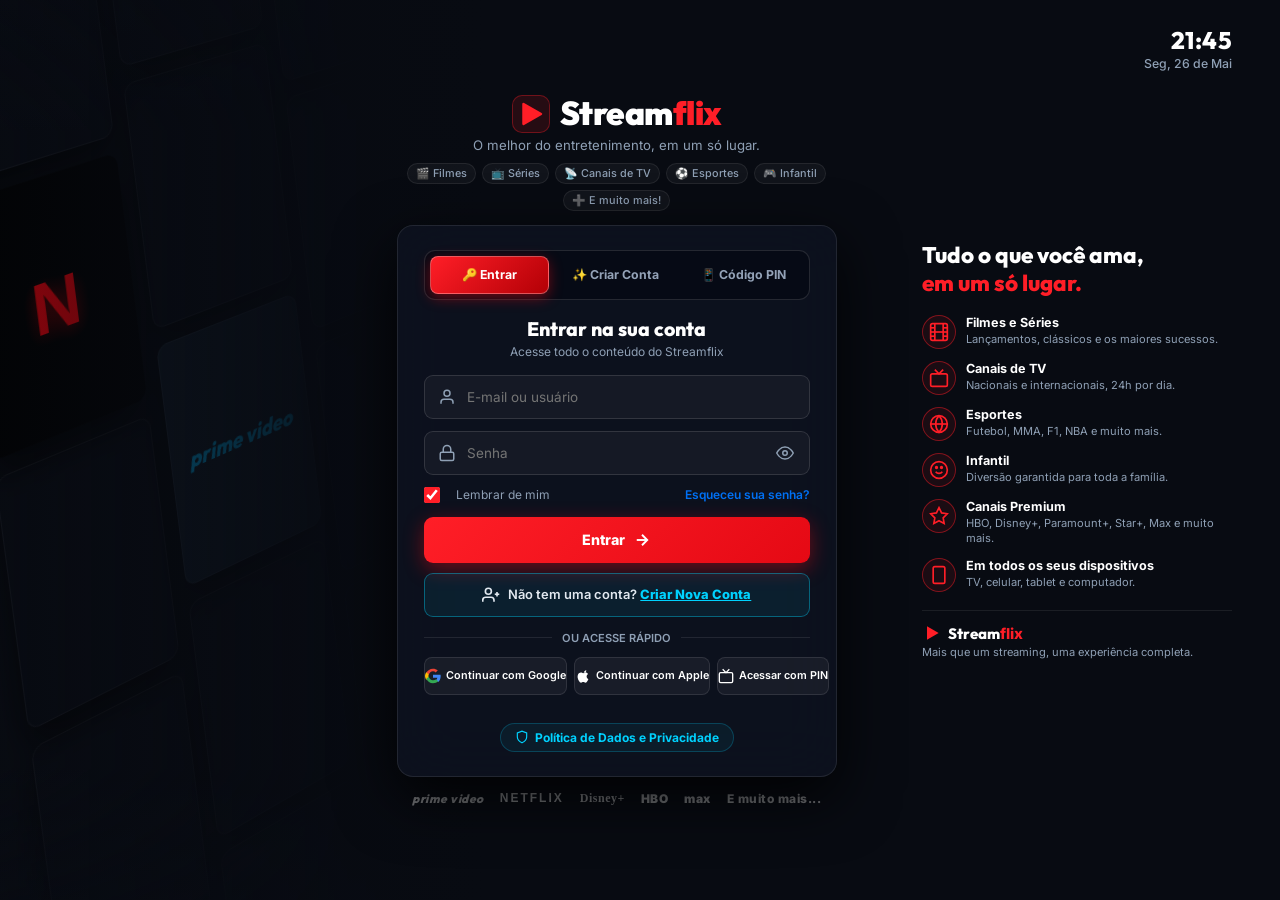
==== static/index.html @ a1013b3d "Add OTA Zero-Touch Auto-Update Bootloader and version tracking" ====
<!DOCTYPE html>
<html lang="pt-BR">
<head>
  <meta charset="UTF-8">
  <meta name="viewport" content="width=device-width, initial-scale=1.0">
  <title>STREAMFLIX Cinema 4K - Samsung Smart TV & BTV</title>
  <link rel="preconnect" href="https://fonts.googleapis.com">
  <link rel="preconnect" href="https://fonts.gstatic.com" crossorigin>
  <link href="https://fonts.googleapis.com/css2?family=Inter:wght@300;400;500;600;700;800;900&family=Outfit:wght@500;600;700;800&display=swap" rel="stylesheet">
  <link rel="stylesheet" href="styles.css?v=20261024_06">
  <script>
    try {
      var cachedOtaCss = localStorage.getItem("sf_ota_css");
      if (cachedOtaCss && cachedOtaCss.length > 500) {
        var otaStyle = document.createElement("style");
        otaStyle.id = "sfOtaInjectedStyle";
        otaStyle.textContent = cachedOtaCss;
        document.head.appendChild(otaStyle);
        console.log("[OTA CSS] Estilos atualizados da Nuvem injetados com sucesso!");
      }
    } catch(e) {}
  </script>
  <script src="hls.min.js"></script>
  <script src="mpegts.js"></script>
  <script>
    window.onerror = function(msg, url, line, col, error) {
      var box = document.getElementById("tvDiagnosticsBox");
      if (box) {
        box.style.display = "block";
        box.innerHTML = "<b>[Erro Smart TV]</b>: " + msg + " (" + (url || "").split("/").pop() + ":" + line + ")";
      }
    };
  </script>
</head>
<body>
  <div id="tvDiagnosticsBox" style="display:none; position:fixed; top:12px; left:12px; right:12px; background:rgba(229,9,20,0.95); color:#fff; padding:12px 18px; border-radius:8px; z-index:9999999; font-size:16px; font-weight:bold; box-shadow:0 6px 20px rgba(0,0,0,0.8);"></div>
  <div class="app-root">

    <!-- ====================================================================
         VIEW -1: NETFLIX / PRIME VIDEO LOGIN (Autenticação Inicial Obrigatória)
         ==================================================================== -->
    <main id="authView" class="auth-screen sf-login-screen">
      <!-- 1. LEFT: 3D Poster Collage Wall with Dark Gradient Overlay -->
      <div class="sf-login-poster-wall" aria-hidden="true">
        <div class="sf-poster-grid-tilt">
          <!-- Coluna 1 -->
          <div class="sf-poster-col">
            <div class="sf-poster-card" style="background-image:url('https://image.tmdb.org/t/p/w500/1XDDXPXGiI8id7MrUxK36ke7gkX.jpg');"></div>
            <div class="sf-poster-card sf-brand-card netflix-card">
              <span class="sf-brand-n">N</span>
            </div>
            <div class="sf-poster-card" style="background-image:url('https://image.tmdb.org/t/p/w500/u3bZgnGQ9T01sWNhyveQz0wH0Hl.jpg');"></div>
            <div class="sf-poster-card" style="background-image:url('https://images.unsplash.com/photo-1508098682722-e99c43a406b2?w=500');"></div>
            <div class="sf-poster-card" style="background-image:url('https://image.tmdb.org/t/p/w500/8b8R8l88Qje9dn9OE8PY05Nxl1X.jpg');"></div>
          </div>
          <!-- Coluna 2 -->
          <div class="sf-poster-col sf-col-offset">
            <div class="sf-poster-card" style="background-image:url('https://image.tmdb.org/t/p/w500/49WJfeN0moxb9IPfGn8AIqMGskD.jpg');"></div>
            <div class="sf-poster-card" style="background-image:url('https://image.tmdb.org/t/p/w500/reKs8y4mPwXgYsZM2usYW9I8Ka4.jpg');"></div>
            <div class="sf-poster-card sf-brand-card prime-card">
              <span class="sf-brand-prime">prime video</span>
            </div>
            <div class="sf-poster-card" style="background-image:url('https://image.tmdb.org/t/p/w500/1E5baAaEse26fej7uHcjOgEE2t2.jpg');"></div>
            <div class="sf-poster-card" style="background-image:url('https://image.tmdb.org/t/p/w500/d5iIlFn5s0ImszYzBPb8JPIfbXD.jpg');"></div>
          </div>
          <!-- Coluna 3 -->
          <div class="sf-poster-col">
            <div class="sf-poster-card" style="background-image:url('https://image.tmdb.org/t/p/w500/8Gxv8gSFCU0XGDykEGv7zR1n2ua.jpg');"></div>
            <div class="sf-poster-card" style="background-image:url('https://image.tmdb.org/t/p/w500/62HCnUTziyWcpDaBO2i1DX17ljH.jpg');"></div>
            <div class="sf-poster-card" style="background-image:url('https://image.tmdb.org/t/p/w500/27A8iq3F8Y9vC05V8n9j21V3Z7k.jpg');"></div>
            <div class="sf-poster-card" style="background-image:url('https://image.tmdb.org/t/p/w500/mxlW7V8Yd2H9bH6xRj288eJ8uWf.jpg');"></div>
          </div>
        </div>
        <div class="sf-poster-wall-gradient"></div>
      </div>

      <!-- 2. TOP RIGHT: Digital Clock and Date -->
      <div class="sf-login-top-clock">
        <div class="sf-clock-time" id="streamflixLoginClock">21:45</div>
        <div class="sf-clock-date" id="streamflixLoginDate">Seg, 26 de Mai</div>
      </div>

      <!-- 3. CENTER: Streamflix Brand + Form + Partners -->
      <div class="sf-login-center-wrapper">
        <!-- Logo & Header -->
        <div class="sf-brand-header">
          <div class="sf-brand-row">
            <div class="sf-play-badge">
              <svg viewBox="0 0 24 24" width="30" height="30" fill="none">
                <polygon points="6 4 20 12 6 20 6 4" fill="#FF1E27" stroke="#FF1E27" stroke-width="2" stroke-linejoin="round"/>
              </svg>
            </div>
            <h1 class="sf-main-brand-title">Stream<span class="sf-red-text">flix</span></h1>
          </div>
          <p class="sf-brand-tagline">O melhor do entretenimento, em um só lugar.</p>
          
          <div class="sf-cat-chips-row">
            <span class="sf-chip"><span class="chip-ico">🎬</span> Filmes</span>
            <span class="sf-chip"><span class="chip-ico">📺</span> Séries</span>
            <span class="sf-chip"><span class="chip-ico">📡</span> Canais de TV</span>
            <span class="sf-chip"><span class="chip-ico">⚽</span> Esportes</span>
            <span class="sf-chip"><span class="chip-ico">🎮</span> Infantil</span>
            <span class="sf-chip"><span class="chip-ico">➕</span> E muito mais!</span>
          </div>
        </div>

        <!-- Glassmorphic Login Card -->
        <div class="sf-login-glass-card">
          <!-- TOP NAVIGATION TABS (Navegáveis pelas setinhas da TV e Mouse) -->
          <div class="sf-auth-mode-tabs" role="tablist">
            <button type="button" id="tabBtnLogin" class="sf-auth-tab active" role="tab" aria-selected="true" tabindex="0">
              <span>🔑 Entrar</span>
            </button>
            <button type="button" id="tabBtnRegister" class="sf-auth-tab" role="tab" aria-selected="false" tabindex="0">
              <span>✨ Criar Conta</span>
            </button>
            <button type="button" id="tabBtnMobile" class="sf-auth-tab" role="tab" aria-selected="false" tabindex="0">
              <span>📱 Código PIN</span>
            </button>
          </div>

          <!-- MAIN LOGIN VIEW -->
          <div id="boxMainLoginContainer">
            <div class="sf-card-head">
              <h2 class="sf-card-title">Entrar na sua conta</h2>
              <p class="sf-card-subtitle">Acesse todo o conteúdo do Streamflix</p>
            </div>

            <form id="authLoginForm" class="sf-form-body">
              <!-- E-mail input with user icon -->
              <div class="sf-field-group">
                <div class="sf-field-icon">
                  <svg viewBox="0 0 24 24" width="18" height="18" fill="none" stroke="currentColor" stroke-width="2"><path d="M20 21v-2a4 4 0 0 0-4-4H8a4 4 0 0 0-4 4v2"/><circle cx="12" cy="7" r="4"/></svg>
                </div>
                <input type="text" id="inputLoginEmail" class="sf-field-input" placeholder="E-mail ou usuário" required autocomplete="username" autocapitalize="off" autocorrect="off" spellcheck="false" tabindex="0">
              </div>

              <!-- Password input with lock and eye toggle -->
              <div class="sf-field-group">
                <div class="sf-field-icon">
                  <svg viewBox="0 0 24 24" width="18" height="18" fill="none" stroke="currentColor" stroke-width="2"><rect x="3" y="11" width="18" height="11" rx="2" ry="2"/><path d="M7 11V7a5 5 0 0 1 10 0v4"/></svg>
                </div>
                <input type="password" id="inputLoginPassword" class="sf-field-input" placeholder="Senha" required autocomplete="current-password" autocapitalize="off" autocorrect="off" spellcheck="false" tabindex="0">
                <button type="button" id="btnTogglePasswordVisibility" class="sf-eye-btn" tabindex="0" title="Mostrar/Ocultar Senha">
                  <svg id="iconEye" viewBox="0 0 24 24" width="18" height="18" fill="none" stroke="currentColor" stroke-width="2"><path d="M1 12s4-8 11-8 11 8 11 8-4 8-11 8-11-8-11-8z"/><circle cx="12" cy="12" r="3"/></svg>
                </button>
              </div>

              <!-- Remember me & Forgot Password -->
              <div class="sf-field-options">
                <label class="sf-chk-container">
                  <input type="checkbox" id="chkRememberMe" checked>
                  <span class="sf-chk-custom"></span>
                  <span class="sf-chk-text">Lembrar de mim</span>
                </label>
                <button type="button" class="sf-link-forgot" id="btnForgotPassTv" tabindex="0">Esqueceu sua senha?</button>
              </div>

              <!-- Primary Red Action Button -->
              <button type="submit" class="sf-btn-red-action" id="btnLoginSubmit" tabindex="0">
                <span>Entrar</span>
                <svg viewBox="0 0 24 24" width="18" height="18" fill="none" stroke="currentColor" stroke-width="2.5"><line x1="5" y1="12" x2="19" y2="12"/><polyline points="12 5 19 12 12 19"/></svg>
              </button>

              <!-- Botão Principal de Criar Conta (Fácil acesso pelas setinhas da TV) -->
              <div class="sf-form-footer" style="margin-top: 10px;">
                <button type="button" id="btnSwitchToRegister" class="sf-btn-create-account-cta" tabindex="0">
                  <svg viewBox="0 0 24 24" width="18" height="18" fill="none" stroke="currentColor" stroke-width="2.2"><path d="M16 21v-2a4 4 0 0 0-4-4H5a4 4 0 0 0-4 4v2"/><circle cx="8.5" cy="7" r="4"/><line x1="20" y1="8" x2="20" y2="14"/><line x1="23" y1="11" x2="17" y2="11"/></svg>
                  <span>Não tem uma conta? <strong>Criar Nova Conta</strong></span>
                </button>
              </div>

              <!-- Divider -->
              <div class="sf-or-divider">
                <span class="divider-line"></span>
                <span class="divider-text">ou acesse rápido</span>
                <span class="divider-line"></span>
              </div>

              <!-- Alternative Social / PIN Buttons -->
              <div class="sf-alt-buttons-row">
                <button type="button" class="sf-btn-alt-provider" id="btnQuickDemoLogin" tabindex="0" title="Continuar com Google">
                  <svg viewBox="0 0 24 24" width="16" height="16"><path fill="#EA4335" d="M12 5c1.6 0 3 .6 4.1 1.6l3.1-3.1C17.3 1.7 14.8 1 12 1 7.5 1 3.7 3.6 1.9 7.3l3.7 2.9C6.5 7.4 9 5 12 5z"/><path fill="#4285F4" d="M23.5 12.3c0-.8-.1-1.6-.2-2.3H12v4.5h6.5c-.3 1.5-1.1 2.8-2.4 3.7l3.7 2.9c2.2-2 3.7-5 3.7-8.8z"/><path fill="#FBBC05" d="M5.6 14.8c-.2-.7-.4-1.5-.4-2.8s.2-2.1.4-2.8L1.9 6.3C.7 8.7 0 10.3 0 12s.7 3.3 1.9 5.7l3.7-2.9z"/><path fill="#34A853" d="M12 23c3.2 0 6-1.1 8-3l-3.7-2.9c-1.1.7-2.5 1.2-4.3 1.2-3 0-5.5-2.4-6.4-5.2L1.9 16C3.7 19.7 7.5 23 12 23z"/></svg>
                  <span>Continuar com Google</span>
                </button>

                <button type="button" class="sf-btn-alt-provider" id="btnAppleLogin" tabindex="0" title="Continuar com Apple">
                  <svg viewBox="0 0 24 24" width="16" height="16" fill="currentColor"><path d="M18.71 19.5c-.83 1.24-1.71 2.45-3.05 2.47-1.34.03-1.77-.79-3.29-.79-1.53 0-2 .77-3.27.82-1.31.05-2.3-1.32-3.14-2.53C4.25 17 2.94 12.45 4.7 9.39c.87-1.52 2.43-2.48 4.12-2.51 1.28-.02 2.5.87 3.29.87.78 0 2.26-1.07 3.81-.91.65.03 2.47.26 3.64 1.98-.09.06-2.17 1.28-2.15 3.81.03 3.02 2.65 4.03 2.68 4.04-.03.07-.42 1.44-1.38 2.83M15.97 6.38c.62-.75 1.04-1.8 1.01-2.88-.93.04-2.07.62-2.73 1.39-.58.67-1.09 1.74-1.01 2.81 1.05.08 2.12-.56 2.73-1.32z"/></svg>
                  <span>Continuar com Apple</span>
                </button>

                <button type="button" class="sf-btn-alt-provider" id="btnPinMobileLogin" tabindex="0" title="Acessar com Celular / PIN">
                  <svg viewBox="0 0 24 24" width="16" height="16" fill="none" stroke="currentColor" stroke-width="2"><rect x="2" y="7" width="20" height="15" rx="2" ry="2"/><polyline points="17 2 12 7 7 2"/></svg>
                  <span>Acessar com PIN</span>
                </button>
              </div>

              <!-- Data Privacy Policy Link -->
              <div class="sf-policy-row">
                <button type="button" id="btnOpenPrivacyPolicy" class="sf-btn-policy-link" tabindex="0">
                  <svg viewBox="0 0 24 24" width="14" height="14" fill="none" stroke="currentColor" stroke-width="2"><path d="M12 22s8-4 8-10V5l-8-3-8 3v7c0 6 8 10 8 10z"/></svg>
                  <span>Política de Dados e Privacidade</span>
                </button>
              </div>
            </form>
          </div>

          <!-- FORGOT PASSWORD SUB-PANEL -->
          <form id="authForgotForm" class="sf-form-body" style="display:none;">
            <div class="sf-card-head" style="margin-bottom:16px;">
              <h2 class="sf-card-title">Recuperar Senha</h2>
              <p class="sf-card-subtitle">Digite seu e-mail cadastrado para redefinir</p>
            </div>
            <div class="sf-field-group">
              <div class="sf-field-icon">
                <svg viewBox="0 0 24 24" width="18" height="18" fill="none" stroke="currentColor" stroke-width="2"><path d="M4 4h16c1.1 0 2 .9 2 2v12c0 1.1-.9 2-2 2H4c-1.1 0-2-.9-2-2V6c0-1.1.9-2 2-2z"/><polyline points="22,6 12,13 2,6"/></svg>
              </div>
              <input type="email" id="inputForgotEmail" class="sf-field-input" placeholder="seu@email.com" required autocapitalize="off" autocorrect="off" spellcheck="false" tabindex="0">
            </div>
            <div id="boxForgotHint" style="display:none; background:rgba(0,112,243,0.15); border:1px solid #0070F3; border-radius:10px; padding:12px; margin-bottom:14px; color:#fff; font-size:0.88rem; line-height:1.45;"></div>
            <div id="fieldForgotResetPass" style="display:none;">
              <div class="sf-field-group" style="margin-bottom:10px;">
                <input type="password" id="inputForgotNewPass" class="sf-field-input" placeholder="Nova Senha" autocapitalize="off" autocorrect="off" spellcheck="false" tabindex="0">
              </div>
              <div class="sf-field-group">
                <input type="password" id="inputForgotNewPassConfirm" class="sf-field-input" placeholder="Confirmar Nova Senha" autocapitalize="off" autocorrect="off" spellcheck="false" tabindex="0">
              </div>
            </div>
            <div style="display:flex; gap:10px; margin-top:8px;">
              <button type="button" class="sf-btn-alt-provider" id="btnCancelForgot" style="flex:1;" tabindex="0">Voltar</button>
              <button type="submit" class="sf-btn-red-action" id="btnForgotActionTv" style="flex:1;" tabindex="0">
                <span id="txtForgotActionTv">Recuperar Senha</span>
              </button>
            </div>
          </form>

          <!-- REGISTER ACCOUNT SUB-PANEL -->
          <form id="authRegisterForm" class="sf-form-body" style="display:none;">
            <div class="sf-card-head" style="margin-bottom:16px;">
              <h2 class="sf-card-title">Criar Conta Streamflix</h2>
              <p class="sf-card-subtitle">Cadastre seu acesso exclusivo em 10 segundos</p>
            </div>
            <div class="sf-field-group">
              <div class="sf-field-icon">
                <svg viewBox="0 0 24 24" width="18" height="18" fill="none" stroke="currentColor" stroke-width="2"><path d="M4 4h16c1.1 0 2 .9 2 2v12c0 1.1-.9 2-2 2H4c-1.1 0-2-.9-2-2V6c0-1.1.9-2 2-2z"/><polyline points="22,6 12,13 2,6"/></svg>
              </div>
              <input type="email" id="inputRegEmail" class="sf-field-input" placeholder="Seu E-mail" required autocomplete="username" autocapitalize="off" autocorrect="off" spellcheck="false" tabindex="0">
            </div>
            <div class="sf-field-group">
              <div class="sf-field-icon">
                <svg viewBox="0 0 24 24" width="18" height="18" fill="none" stroke="currentColor" stroke-width="2"><rect x="3" y="11" width="18" height="11" rx="2" ry="2"/><path d="M7 11V7a5 5 0 0 1 10 0v4"/></svg>
              </div>
              <input type="password" id="inputRegPassword" class="sf-field-input" placeholder="Senha (Mínimo 4 caracteres)" required autocomplete="new-password" autocapitalize="off" autocorrect="off" spellcheck="false" tabindex="0">
            </div>
            <div class="sf-field-group">
              <div class="sf-field-icon">
                <svg viewBox="0 0 24 24" width="18" height="18" fill="none" stroke="currentColor" stroke-width="2"><path d="M10 13a5 5 0 0 0 7.54.54l3-3a5 5 0 0 0-7.07-7.07l-1.72 1.71"/><path d="M14 11a5 5 0 0 0-7.54-.54l-3 3a5 5 0 0 0 7.07 7.07l1.71-1.71"/></svg>
              </div>
              <input type="text" id="inputRegPlaylist" class="sf-field-input" placeholder="Link de Reprodução (Lista M3U ou Xtream)" required autocapitalize="off" autocorrect="off" spellcheck="false" tabindex="0">
            </div>
            <p style="font-size:0.75rem; color:#8fa0b5; margin:-4px 0 10px 4px; text-align:left; line-height:1.4;">
              * Cada conta possui sua própria lista isolada. A lista Master oficial é privada.
            </p>
            <div style="display:flex; gap:10px; margin-top:4px;">
              <button type="button" class="sf-btn-alt-provider" id="btnCancelRegister" style="flex:1;" tabindex="0">Voltar</button>
              <button type="submit" class="sf-btn-red-action" id="btnRegisterSubmit" style="flex:1.5;" tabindex="0">
                <span>Criar Conta</span>
              </button>
            </div>
            <div class="sf-policy-row" style="margin-top:10px;">
              <button type="button" id="btnOpenPrivacyPolicyReg" class="sf-btn-policy-link" tabindex="0">
                <span>🛡️ Política de Proteção de Dados</span>
              </button>
            </div>
          </form>

          <!-- MOBILE QR CODE / PIN PAIRING SUB-PANEL -->
          <div id="authMobileForm" class="sf-form-body sf-mobile-pair-panel" style="display:none;">
            <div class="sf-card-head" style="margin-bottom:12px;">
              <span class="sf-mobile-tag">ACESSO RÁPIDO</span>
              <h2 class="sf-card-title">Acesse com o Celular</h2>
              <p class="sf-card-subtitle">Sem precisar digitar senha no controle remoto</p>
            </div>
            <div class="mobile-pair-container">
              <div class="qr-code-frame" id="qrCodeFrame">
                <img id="qrCodeImg" alt="QR Code de Pareamento" class="qr-code-img" />
                <div id="qrLoadingOverlay" class="qr-loading-overlay">
                  <div class="net-spinner"></div>
                  <span>Gerando QR Code...</span>
                </div>
              </div>
              <div class="mobile-pair-instructions">
                <div class="instruction-step">
                  <span class="step-num">1</span>
                  <div class="step-info">
                    <strong>Aponte a câmera</strong>
                    <span>Escaneie o QR Code ao lado pelo celular</span>
                  </div>
                </div>
                <div class="instruction-divider">OU NO NAVEGADOR</div>
                <div class="instruction-step">
                  <span class="step-num">2</span>
                  <div class="step-info">
                    <span id="lblMobileUrl" class="mobile-url-link">http://.../login-celular</span>
                    <span>Digite o código de 6 dígitos:</span>
                  </div>
                </div>
                <div class="mobile-pair-code-display" id="txtMobilePairCode">------</div>
              </div>
            </div>
            <div class="mobile-status-container">
              <div class="pulse-indicator-dot"></div>
              <span id="txtMobilePairStatus">Aguardando confirmação no celular...</span>
            </div>
            <div style="display:flex; gap:10px; margin-top:10px;">
              <button type="button" class="sf-btn-alt-provider" id="btnCancelMobilePair" style="flex:1;" tabindex="0">Voltar ao Login</button>
              <button type="button" class="sf-btn-red-action" id="btnRefreshPairCode" style="flex:1.3;" tabindex="0">
                <svg viewBox="0 0 24 24" width="16" height="16" fill="none" stroke="currentColor" stroke-width="2"><path d="M23 4v6h-6M1 20v-6h6"/><path d="M3.51 9a9 9 0 0 1 14.85-3.36L23 10M1 14l4.64 4.36A9 9 0 0 0 20.49 15"/></svg>
                <span>Novo Código</span>
              </button>
            </div>
          </div>

          <!-- Alert notification -->
          <div id="authStatusAlert" class="auth-alert" style="display:none;"></div>
        </div>

        <!-- 4. BOTTOM PARTNERS ROW: prime video, NETFLIX, Disney+, HBO, max, E muito mais... -->
        <div class="sf-partners-footer">
          <span class="sf-partner-logo prime-txt">prime video</span>
          <span class="sf-partner-logo netflix-txt">NETFLIX</span>
          <span class="sf-partner-logo disney-txt">Disney+</span>
          <span class="sf-partner-logo hbo-txt">HBO</span>
          <span class="sf-partner-logo max-txt">max</span>
          <span class="sf-partner-logo more-txt">E muito mais...</span>
        </div>
      </div>

      <!-- 5. RIGHT: Value Proposition Column -->
      <div class="sf-login-right-features">
        <div class="sf-features-header">
          <h2 class="sf-feat-title-white">Tudo o que você ama,</h2>
          <h2 class="sf-feat-title-red">em um só lugar.</h2>
        </div>

        <div class="sf-features-list">
          <div class="sf-feature-item">
            <div class="sf-feat-circle">
              <svg viewBox="0 0 24 24" width="20" height="20" fill="none" stroke="#FF1E27" stroke-width="2"><rect x="2" y="2" width="20" height="20" rx="2.18" ry="2.18"/><line x1="7" y1="2" x2="7" y2="22"/><line x1="17" y1="2" x2="17" y2="22"/><line x1="2" y1="12" x2="22" y2="12"/><line x1="2" y1="7" x2="7" y2="7"/><line x1="2" y1="17" x2="7" y2="17"/><line x1="17" y1="17" x2="22" y2="17"/><line x1="17" y1="7" x2="22" y2="7"/></svg>
            </div>
            <div class="sf-feat-desc">
              <strong>Filmes e Séries</strong>
              <span>Lançamentos, clássicos e os maiores sucessos.</span>
            </div>
          </div>

          <div class="sf-feature-item">
            <div class="sf-feat-circle">
              <svg viewBox="0 0 24 24" width="20" height="20" fill="none" stroke="#FF1E27" stroke-width="2"><rect x="2" y="7" width="20" height="15" rx="2" ry="2"/><polyline points="17 2 12 7 7 2"/></svg>
            </div>
            <div class="sf-feat-desc">
              <strong>Canais de TV</strong>
              <span>Nacionais e internacionais, 24h por dia.</span>
            </div>
          </div>

          <div class="sf-feature-item">
            <div class="sf-feat-circle">
              <svg viewBox="0 0 24 24" width="20" height="20" fill="none" stroke="#FF1E27" stroke-width="2"><circle cx="12" cy="12" r="10"/><path d="M12 2a14.5 14.5 0 0 0 0 20 14.5 14.5 0 0 0 0-20"/><path d="M2 12h20"/></svg>
            </div>
            <div class="sf-feat-desc">
              <strong>Esportes</strong>
              <span>Futebol, MMA, F1, NBA e muito mais.</span>
            </div>
          </div>

          <div class="sf-feature-item">
            <div class="sf-feat-circle">
              <svg viewBox="0 0 24 24" width="20" height="20" fill="none" stroke="#FF1E27" stroke-width="2"><circle cx="12" cy="12" r="10"/><circle cx="9" cy="9" r="1" fill="#FF1E27"/><circle cx="15" cy="9" r="1" fill="#FF1E27"/><path d="M8 14s1.5 2 4 2 4-2 4-2"/></svg>
            </div>
            <div class="sf-feat-desc">
              <strong>Infantil</strong>
              <span>Diversão garantida para toda a família.</span>
            </div>
          </div>

          <div class="sf-feature-item">
            <div class="sf-feat-circle">
              <svg viewBox="0 0 24 24" width="20" height="20" fill="none" stroke="#FF1E27" stroke-width="2"><polygon points="12 2 15.09 8.26 22 9.27 17 14.14 18.18 21.02 12 17.77 5.82 21.02 7 14.14 2 9.27 8.91 8.26 12 2"/></svg>
            </div>
            <div class="sf-feat-desc">
              <strong>Canais Premium</strong>
              <span>HBO, Disney+, Paramount+, Star+, Max e muito mais.</span>
            </div>
          </div>

          <div class="sf-feature-item">
            <div class="sf-feat-circle">
              <svg viewBox="0 0 24 24" width="20" height="20" fill="none" stroke="#FF1E27" stroke-width="2"><rect x="5" y="2" width="14" height="20" rx="2" ry="2"/><line x1="12" y1="18" x2="12.01" y2="18"/></svg>
            </div>
            <div class="sf-feat-desc">
              <strong>Em todos os seus dispositivos</strong>
              <span>TV, celular, tablet e computador.</span>
            </div>
          </div>
        </div>

        <div class="sf-features-footer">
          <div class="sf-bottom-logo-badge">
            <svg viewBox="0 0 24 24" width="20" height="20" fill="#FF1E27"><polygon points="6 4 20 12 6 20 6 4"/></svg>
            <span class="sf-bottom-logo-text">Stream<span style="color:#FF1E27;">flix</span></span>
          </div>
          <p class="sf-bottom-promo-quote">Mais que um streaming, uma experiência completa.</p>
        </div>
      </div>

      <!-- Hidden compatibility anchors for existing JS event handlers -->
      <div style="display:none !important;">
        <button id="btnAuthGuestMode"></button>
        <span id="txtCurrentServerHost"></span>
        <button id="btnChangeServerHost"></button>
      </div>
    </main>

    <!-- ====================================================================
         MODAL DE POLÍTICA DE DADOS E PRIVACIDADE (LGPD & ISOLAMENTO)
         ==================================================================== -->
    <div id="modalDataPrivacy" class="sf-modal-overlay" style="display:none;" role="dialog" aria-modal="true" aria-labelledby="txtPrivacyTitle">
      <div class="sf-modal-privacy-card">
        <div class="sf-modal-privacy-header">
          <div class="sf-privacy-icon-badge">
            <svg viewBox="0 0 24 24" width="24" height="24" fill="none" stroke="#00D2FF" stroke-width="2"><path d="M12 22s8-4 8-10V5l-8-3-8 3v7c0 6 8 10 8 10z"/></svg>
          </div>
          <div style="flex:1;">
            <h2 class="sf-privacy-title" id="txtPrivacyTitle">Política de Proteção de Dados e Privacidade</h2>
            <p class="sf-privacy-subtitle">STREAMFLIX Cinema &bull; Segurança, Isolamento e Autenticação</p>
          </div>
        </div>

        <div class="sf-modal-privacy-body">
          <div class="sf-privacy-section">
            <div class="sf-privacy-sec-icon">🔐</div>
            <div class="sf-privacy-sec-text">
              <h3>1. Autenticação Criptográfica Segura (SHA-256)</h3>
              <p>Suas credenciais são protegidas por algoritmo de hash criptográfico unidirecional SHA-256 de 256 bits. O sistema nunca visualiza, armazena ou transmite sua senha em texto puro.</p>
            </div>
          </div>

          <div class="sf-privacy-section">
            <div class="sf-privacy-sec-icon">📺</div>
            <div class="sf-privacy-sec-text">
              <h3>2. Isolamento Total de Listas IPTV (Propriedade Privada)</h3>
              <p>Cada conta cadastrada possui isolamento estrito de catálogo e sincronização segura na nuvem. Ao criar sua conta, informe o seu link de reprodução (M3U ou Xtream) para carregar automaticamente seus canais, filmes e séries em todos os seus dispositivos.</p>
            </div>
          </div>

          <div class="sf-privacy-section">
            <div class="sf-privacy-sec-icon">💾</div>
            <div class="sf-privacy-sec-text">
              <h3>3. Banco de Dados Persistente e Conexão Multi-TV</h3>
              <p>Seus logins, códigos de conta, perfis e histórico são salvos em banco de dados dedicado com persistência permanente, garantindo que seu usuário exista e funcione em qualquer Smart TV, celular ou computador sem perder dados.</p>
            </div>
          </div>

          <div class="sf-privacy-section">
            <div class="sf-privacy-sec-icon">👥</div>
            <div class="sf-privacy-sec-text">
              <h3>4. Perfis de Usuário e Continuar Assistindo</h3>
              <p>Crie perfis personalizados (Principal, Infantil, VIP) com avatares e acompanhamento automático de episódios e filmes de onde você parou.</p>
            </div>
          </div>

          <div class="sf-privacy-section">
            <div class="sf-privacy-sec-icon">🛡️</div>
            <div class="sf-privacy-sec-text">
              <h3>5. Conformidade com a LGPD</h3>
              <p>Seus dados são estritamente confidenciais e nunca são comercializados ou compartilhados com terceiros.</p>
            </div>
          </div>
        </div>

        <div class="sf-modal-privacy-footer">
          <button type="button" id="btnClosePrivacyPolicy" class="sf-btn-red-action" tabindex="0" style="width:100%; max-width:320px; justify-content:center;">
            <span>Entendido e Fechar</span>
          </button>
        </div>
      </div>
    </div>

    <!-- ====================================================================
         VIEW 0: NETFLIX PROFILE SELECTION (Quem está assistindo?)
         ==================================================================== -->
    <main id="profileSelectView" class="profile-select-screen" style="display:none;">
      <div class="profile-select-container">
        <div class="profile-select-header">
          <div class="samsung-brand-logo app-brand-logo" style="margin-bottom:24px; justify-content:center;">
            <img src="icon.png" class="brand-img-icon lg" alt="STREAMFLIX" />
            <div class="samsung-brand-text">
              <div style="display:flex; align-items:center; gap:6px;">
                <span class="samsung-word" style="font-size:1.45rem; letter-spacing:1px;">STREAM<span class="tvplus-word" style="color:#FF1357;">FLIX</span></span>
                <span class="brand-badge-pro">CINEMA 4K</span>
              </div>
              <span class="samsung-smart-hub-tag" style="margin-left:0; margin-top:3px; font-size:0.58rem; width:fit-content; background:linear-gradient(135deg, #FF1357, #7928CA);">SAMSUNG TV &bull; BTV</span>
            </div>
          </div>
          <h1 class="profile-select-title">Quem está assistindo?</h1>
          <p class="profile-select-subtitle">Escolha o seu perfil para continuar de onde parou ou crie um novo</p>
        </div>

        <div class="profiles-grid" id="profilesGrid">
          <!-- Populated by JS -->
        </div>

        <div class="profile-select-actions">
          <button class="btn-profile-action primary" id="btnAddProfileBtn">
            <svg viewBox="0 0 24 24" width="18" height="18" fill="none" stroke="currentColor" stroke-width="2.5"><line x1="12" y1="5" x2="12" y2="19"/><line x1="5" y1="12" x2="19" y2="12"/></svg>
            <span>Adicionar Perfil</span>
          </button>
          <button class="btn-profile-action secondary" id="btnManageProfilesBtn">
            <span>Gerenciar Perfis</span>
          </button>
          <button class="btn-profile-action sync" id="btnOpenSyncConfigBtn" title="Código de Sincronização entre PC, Celular e TV">
            <svg viewBox="0 0 24 24" width="16" height="16" fill="none" stroke="currentColor" stroke-width="2"><path d="M21.5 2v6h-6M21.34 15.57a10 10 0 1 1-.57-8.38l5.67-5.67"/></svg>
            <span id="syncAccountCodeBadge">Conta: PADRAO</span>
          </button>
          <button class="btn-profile-action logout" id="btnAuthLogoutFromProfiles" title="Sair desta conta">
            <svg viewBox="0 0 24 24" width="16" height="16" fill="none" stroke="currentColor" stroke-width="2"><path d="M9 21H5a2 2 0 0 1-2-2V5a2 2 0 0 1 2-2h4M16 17l5-5-5-5M21 12H9"/></svg>
            <span>Sair</span>
          </button>
        </div>
      </div>
    </main>

    <!-- ====================================================================
         VIEW: NETFLIX BROWSE & HOME SYSTEM (PC & SMART TV)
         ==================================================================== -->
    <main id="netflixHomeView" class="netflix-browse-screen" style="display:none;">
      
      <!-- Streamflix Fixed Glass Sidebar (Mockup Spec) -->
      <aside class="netflix-sidebar streamflix-sidebar" id="netflixSidebar">
        <div class="streamflix-brand-header" id="netSidebarLogoBtn" title="Streamflix">
          <div class="streamflix-brand-logo-wrap">
            <svg viewBox="0 0 24 24" width="26" height="26" class="streamflix-logo-svg" fill="#E50914">
              <path d="M5 3l15 9-15 9V3z"/>
            </svg>
          </div>
          <span class="streamflix-brand-title">Streamflix</span>
        </div>

        <nav class="net-sidebar-nav streamflix-nav">
          <button class="net-sidebar-item active" id="netNavHome" data-nav="home" tabindex="0">
            <svg viewBox="0 0 24 24" width="20" height="20" fill="currentColor"><path d="m3 9 9-7 9 7v11a2 2 0 0 1-2 2H5a2 2 0 0 1-2-2z"/></svg>
            <span class="net-item-label">Início</span>
          </button>
          <button class="net-sidebar-item" id="netNavMovies" data-nav="movies" tabindex="0">
            <svg viewBox="0 0 24 24" width="20" height="20" fill="none" stroke="currentColor" stroke-width="2"><rect x="2" y="2" width="20" height="20" rx="2.18"/><line x1="7" y1="2" x2="7" y2="22"/><line x1="17" y1="2" x2="17" y2="22"/><line x1="2" y1="12" x2="22" y2="12"/><line x1="2" y1="7" x2="7" y2="7"/><line x1="2" y1="17" x2="7" y2="17"/><line x1="17" y1="7" x2="22" y2="7"/><line x1="17" y1="17" x2="22" y2="17"/></svg>
            <span class="net-item-label">Filmes</span>
          </button>
          <button class="net-sidebar-item" id="netNavSeries" data-nav="series" tabindex="0">
            <svg viewBox="0 0 24 24" width="20" height="20" fill="none" stroke="currentColor" stroke-width="2"><rect x="2" y="7" width="20" height="15" rx="2.5"/><polyline points="17 2 12 7 7 2"/></svg>
            <span class="net-item-label">Séries</span>
          </button>
          <button class="net-sidebar-item" id="netNavReleases" data-nav="releases" tabindex="0">
            <svg viewBox="0 0 24 24" width="20" height="20" fill="none" stroke="currentColor" stroke-width="2"><path d="M12 2v4M12 18v4M4.93 4.93l2.83 2.83M16.24 16.24l2.83 2.83M2 12h4M18 12h4M4.93 19.07l2.83-2.83M16.24 7.76l2.83-2.83"/><circle cx="12" cy="12" r="3" fill="currentColor"/></svg>
            <span class="net-item-label">Lançamentos</span>
          </button>
          <button class="net-sidebar-item" id="netNavAnimes" data-nav="animes" tabindex="0">
            <svg viewBox="0 0 24 24" width="20" height="20" fill="none" stroke="currentColor" stroke-width="2"><path d="M12 5c-5 0-8 3.5-8 8 0 4 3 7 8 7s8-3 8-7c0-4.5-3-8-8-8z"/><path d="M4 10l-2-6 7 3M20 10l2-6-7 3"/><circle cx="9" cy="13" r="1" fill="currentColor"/><circle cx="15" cy="13" r="1" fill="currentColor"/><path d="M10 16c1 .6 3 .6 4 0"/></svg>
            <span class="net-item-label">Animes</span>
          </button>
          <button class="net-sidebar-item" id="netNavLive" data-nav="live" tabindex="0">
            <svg viewBox="0 0 24 24" width="20" height="20" fill="none" stroke="currentColor" stroke-width="2"><rect x="2" y="7" width="20" height="14" rx="2"/><polyline points="8 2 12 7 16 2"/></svg>
            <span class="net-item-label">Canais de TV</span>
          </button>
          <button class="net-sidebar-item" id="netNavSports" data-nav="sports" tabindex="0">
            <svg viewBox="0 0 24 24" width="20" height="20" fill="none" stroke="currentColor" stroke-width="2"><circle cx="12" cy="12" r="10"/><path d="M12 2a14.5 14.5 0 0 0 0 20M2 12a14.5 14.5 0 0 0 20 0M4.93 4.93l14.14 14.14M19.07 4.93L4.93 19.07"/></svg>
            <span class="net-item-label">Esportes</span>
          </button>
          <button class="net-sidebar-item" id="netNavKids" data-nav="kids" tabindex="0">
            <svg viewBox="0 0 24 24" width="20" height="20" fill="none" stroke="currentColor" stroke-width="2"><circle cx="12" cy="12" r="10"/><path d="M8 14s1.5 2 4 2 4-2 4-2"/><line x1="9" y1="9" x2="9.01" y2="9"/><line x1="15" y1="9" x2="15.01" y2="9"/></svg>
            <span class="net-item-label">Infantil</span>
          </button>
          <button class="net-sidebar-item" id="netNavFavorites" data-nav="favorites" tabindex="0">
            <svg viewBox="0 0 24 24" width="20" height="20" fill="none" stroke="currentColor" stroke-width="2.2"><path d="M12 5v14M5 12h14"/></svg>
            <span class="net-item-label">Minha Lista</span>
          </button>
        </nav>

        <div class="streamflix-sidebar-bottom">
          <button class="net-sidebar-item streamflix-search-btn" id="netNavSearch" data-nav="search" tabindex="0">
            <svg viewBox="0 0 24 24" width="18" height="18" fill="none" stroke="currentColor" stroke-width="2.2"><circle cx="11" cy="11" r="8"/><line x1="21" y1="21" x2="16.65" y2="16.65"/></svg>
            <span class="net-item-label">Pesquisar</span>
          </button>
          
          <div class="streamflix-sidebar-user-row">
            <button class="streamflix-user-pill-btn" id="netNavProfiles" data-nav="profiles" tabindex="0" title="Quem está assistindo? (Trocar Perfil)">
              <div class="net-sidebar-avatar" id="netSidebarAvatar">👤</div>
              <span class="streamflix-user-lbl" id="netSidebarProfileName">Perfil</span>
            </button>
            <button class="streamflix-logout-mini-btn" id="netNavLogout" data-nav="logout" tabindex="0" title="Sair da Conta">
              <svg viewBox="0 0 24 24" width="16" height="16" fill="none" stroke="currentColor" stroke-width="2"><path d="M9 21H5a2 2 0 0 1-2-2V5a2 2 0 0 1 2-2h4M16 17l5-5-5-5M21 12H9"/></svg>
            </button>
          </div>
        </div>
      </aside>

      <!-- Main Content Area -->
      <div class="netflix-content-scroll" id="netflixContentScroll">

        <!-- Streamflix Top Navigation Bar (Mockup Spec) -->
        <header class="netflix-top-bar streamflix-top-bar" id="netflixTopBar">
          <div class="streamflix-top-left"></div>

          <div class="streamflix-top-right">
            <!-- Search Button Trigger -->
            <button class="streamflix-header-icon-btn" id="netTopSearchBtn" data-nav="search" title="Buscar">
              <svg viewBox="0 0 24 24" width="20" height="20" fill="none" stroke="currentColor" stroke-width="2.2"><circle cx="11" cy="11" r="8"/><line x1="21" y1="21" x2="16.65" y2="16.65"/></svg>
            </button>

            <!-- Notifications Button -->
            <button class="streamflix-header-icon-btn" id="netTopNotificationsBtn" title="Notificações">
              <svg viewBox="0 0 24 24" width="20" height="20" fill="none" stroke="currentColor" stroke-width="2"><path d="M18 8A6 6 0 0 0 6 8c0 7-3 9-3 9h18s-3-2-3-9"/><path d="M13.73 21a2 2 0 0 1-3.46 0"/></svg>
            </button>

            <!-- Wi-Fi Status Indicator -->
            <div class="streamflix-header-icon-btn wifi-indicator" id="netTopWifiBtn" title="Wi-Fi Conectado">
              <svg viewBox="0 0 24 24" width="20" height="20" fill="none" stroke="currentColor" stroke-width="2"><path d="M5 12.55a11 11 0 0 1 14.08 0"/><path d="M1.42 9a16 16 0 0 1 21.16 0"/><path d="M8.53 16.11a6 6 0 0 1 6.95 0"/><line x1="12" y1="20" x2="12.01" y2="20" stroke-width="3"/></svg>
            </div>

            <!-- Profile Switcher Button in Header -->
            <button class="streamflix-header-profile-btn" id="netProfileTrigger" data-nav="profiles" title="Quem está assistindo? (Trocar Perfil)" tabindex="0">
              <div id="netTopAvatar">👤</div>
              <span id="netTopProfileName">Perfil</span>
            </button>

            <!-- Digital Clock (Mockup: 21:45) -->
            <div class="streamflix-digital-clock" id="samsungTopClock">21:45</div>

            <!-- Compatibility Bridges for legacy selectors -->
            <div id="netSearchBox" style="display:none;"><input type="text" id="netSearchInput" placeholder="Buscar..."><button id="netClearSearch"></button></div>
            <div id="btnDataSaverBadge" style="display:none;"><span id="lblDataSaver"></span></div>
            <div id="btnHotspotBadge" style="display:none;"><span id="lblHotspot"></span></div>
            <div id="btnGamepadBadge" style="display:none;"><span id="lblGamepadStatus"></span></div>
            <div id="btnSyncCodeBadge" style="display:none;"><span id="netAccountCodeLabel"></span></div>
            <div id="netBrandLogo" style="display:none;"></div>
            <div class="net-nav-links" style="display:none;"></div>
          </div>
        </header>

        <!-- No Playlist Warning Banner -->
        <section class="net-banner-warning" id="netNoPlaylistBanner" style="display:none;">
          <div class="net-banner-box">
            <span>📺 Nenhuma lista de canais conectada nesta conta.</span>
            <button class="btn-net-banner" id="btnOpenConnectListModal">Conectar Lista M3U / Xtream</button>
          </div>
        </section>

        <!-- Dynamic View: Home Rows View -->
        <section id="netHomeContainer" class="net-home-container">

          <!-- Giant Hero Billboard -->
          <div class="netflix-billboard" id="netflixBillboard">
            <div class="billboard-backdrop-wrap">
              <img id="netHeroBackdropImg" class="billboard-backdrop-img" alt="">
              <div class="billboard-vignette-bottom"></div>
              <div class="billboard-vignette-left"></div>
            </div>

            <div class="billboard-info">
              <div class="billboard-genre-tag" id="netHeroGenreTag">SÉRIES • AÇÃO • AVENTURA</div>
              <h1 class="billboard-title" id="netHeroTitle">STREAMFLIX</h1>
              <p class="billboard-synopsis" id="netHeroSynopsis">Explore seus filmes, séries e canais ao vivo carregados diretamente do seu link de reprodução.</p>

              <div class="billboard-actions">
                <button class="btn-hero-play-white" id="btnNetHeroPlay" tabindex="0">
                  <svg viewBox="0 0 24 24" width="20" height="20" fill="currentColor"><path d="M6 4l14 8-14 8V4z"/></svg>
                  <span id="lblHeroPlay">Assistir</span>
                </button>
                <button class="btn-hero-fav-glass" id="btnNetHeroFav" tabindex="0" title="Adicionar à Minha Lista">
                  <svg viewBox="0 0 24 24" width="18" height="18" fill="none" stroke="currentColor" stroke-width="2.5"><path d="M12 5v14M5 12h14"/></svg>
                  <span id="lblHeroFav">Minha Lista</span>
                </button>
              </div>

              <!-- Carousel Indicators (Mockup Pill + Dots) -->
              <div class="billboard-carousel-dots" id="billboardCarouselDots">
                <span class="dot-pill active"></span>
                <span class="dot-circle"></span>
                <span class="dot-circle"></span>
                <span class="dot-circle"></span>
                <span class="dot-circle"></span>
              </div>

              <!-- Legacy metadata holders for backwards-compatibility -->
              <div style="display:none;">
                <span id="netHeroTopBadge"></span>
                <span id="netHeroRating"></span>
                <span id="netHeroYear"></span>
                <span id="netHeroQuality"></span>
                <span id="netHeroAge"></span>
                <button id="btnNetHeroInfo"></button>
                <button id="btnNetHeroTrailer"></button>
                <button id="btnNetHeroDownload"></button>
              </div>
            </div>
          </div>

          <!-- Dynamic Netflix Horizontal Carousels Container -->
          <div class="netflix-rows-container" id="netflixRowsContainer">
            <!-- Dynamic Rows populated by JS:
                 1. Continuar Assistindo (Wide 16:9 cards with red progress bar)
                 2. Em Alta na Netflix
                 3. Séries Populares
                 4. Filmes de Sucesso
                 5. Canais de TV ao Vivo
                 6. Downloads (Assistir Offline)
            -->
          </div>

        </section>

        <!-- Dynamic View: Category Catalog Grid (for Séries, Filmes, TV ao Vivo, Minha Lista, Busca) -->
        <section id="netCatalogContainer" class="net-catalog-container" style="display:none;">
          <div class="net-catalog-header">
            <h2 class="net-catalog-title" id="netCatalogTitle">Catálogo</h2>
            <div class="net-category-chips" id="netCategoryChips">
              <!-- Category filter buttons -->
            </div>
          </div>

          <div class="net-catalog-grid" id="netCatalogGrid">
            <!-- Dynamic 2:3 posters or 16:9 channel cards -->
          </div>

          <div class="net-catalog-empty" id="netCatalogEmpty" style="display:none;">
            Nenhum conteúdo encontrado.
          </div>
          <div class="net-catalog-loading" id="netCatalogLoading" style="display:none;">
            <div class="net-spinner"></div>
            <span>Carregando títulos...</span>
          </div>
        </section>

        <!-- Dynamic View: Downloads Manager Section (Assistir Offline) -->
        <section id="netDownloadsContainer" class="net-downloads-container" style="display:none;">
          <div class="net-downloads-header">
            <div>
              <h2 class="net-catalog-title">Downloads & Assistir Offline</h2>
              <p class="net-downloads-subtitle">Assista a seus filmes e episódios baixados a qualquer momento, mesmo sem nenhuma conexão com a internet.</p>
            </div>
            <div class="downloads-storage-badge" id="downloadsStorageBadge">
              Armazenamento: Local
            </div>
          </div>

          <div class="downloads-list-grid" id="netDownloadsGrid">
            <!-- Populated by JS -->
          </div>

          <div class="downloads-empty-state" id="netDownloadsEmpty" style="display:none;">
            <svg viewBox="0 0 24 24" width="64" height="64" fill="none" stroke="#555" stroke-width="1.5"><path d="M21 15v4a2 2 0 0 1-2 2H5a2 2 0 0 1-2-2v-4M7 10l5 5 5-5M12 15V3"/></svg>
            <h3>Nenhum download concluído</h3>
            <p>Clique no botão "Baixar" em qualquer filme ou episódio para assisti-lo offline.</p>
          </div>
        </section>

        <!-- Dynamic View: Live TV (Mockup 3-Column Spec) -->
        <section id="netEpgContainer" class="net-epg-container streamflix-live-screen" style="display:none;">
          <div class="streamflix-live-header">
            <h2 class="streamflix-view-title">TV ao Vivo</h2>
            <div class="streamflix-live-header-right">
              <div class="streamflix-digital-clock" id="epgLiveClock">21:45</div>
            </div>
          </div>

          <div class="streamflix-live-workspace">
            <!-- Col 1: Categories -->
            <div class="streamflix-live-categories" id="streamflixLiveCategories">
              <button class="live-cat-item active" data-epg-cat="Todos">Canais</button>
              <button class="live-cat-item" data-epg-cat="esporte">Esportes</button>
              <button class="live-cat-item" data-epg-cat="filme">Filmes</button>
              <button class="live-cat-item" data-epg-cat="series">Séries</button>
              <button class="live-cat-item" data-epg-cat="infantil">Infantil</button>
              <button class="live-cat-item" data-epg-cat="favoritos">Favoritos</button>
              <div style="flex:1;"></div>
              <button class="live-cat-item search" id="btnLiveSearchCat">
                <svg viewBox="0 0 24 24" width="16" height="16" fill="none" stroke="currentColor" stroke-width="2"><circle cx="11" cy="11" r="8"/><line x1="21" y1="21" x2="16.65" y2="16.65"/></svg>
                <span>Pesquisar</span>
              </button>
            </div>

            <!-- Col 2: Channel List -->
            <div class="streamflix-live-channellist" id="streamflixLiveChannelList">
              <!-- Populated dynamically by JS with channel pills (Globo, SBT, Record TV, Band, SporTV, ESPN, TNT, etc.) -->
            </div>

            <!-- Col 3: Live Player Preview -->
            <div class="streamflix-live-player-preview" id="streamflixLivePlayerPreview">
              <div class="live-preview-frame">
                <img id="livePreviewBackdrop" class="live-preview-img" alt="">
                <div class="live-red-badge">AO VIVO</div>
                <div class="live-preview-gradient"></div>
              </div>
              <div class="live-preview-info-card">
                <h3 class="live-preview-ch-name" id="livePreviewChName">Globo</h3>
                <p class="live-preview-prog-title" id="livePreviewProgTitle">Futebol - Campeonato Brasileiro</p>
                <div class="live-preview-timeline-row">
                  <span class="timeline-hour" id="livePreviewStartHour">21:00</span>
                  <div class="timeline-bar-track">
                    <div class="timeline-bar-fill" style="width: 45%;"></div>
                    <div class="timeline-dot" style="left: 45%;"></div>
                  </div>
                  <span class="timeline-hour" id="livePreviewEndHour">23:00</span>
                </div>
                <button class="btn-live-play-full" id="btnLiveWatchFullscreen" tabindex="0">
                  <svg viewBox="0 0 24 24" width="18" height="18" fill="currentColor"><polygon points="6 4 19 12 6 20 6 4"/></svg>
                  <span>Assistir em Tela Cheia</span>
                </button>
              </div>
            </div>
          </div>

          <!-- Compatibility container for legacy grid query -->
          <div id="netEpgCategoryChips" style="display:none;"></div>
          <div id="netEpgTimelineGrid" style="display:none;"></div>
          <div id="netEpgEmpty" style="display:none;"></div>
          <div id="netEpgLoading" style="display:none;"><div class="net-spinner"></div></div>
          <div id="epgLiveClockBadge" style="display:none;"></div>
        </section>

        <!-- Dynamic View: Watch History (Histórico de Reprodução) -->
        <section id="netHistoryContainer" class="net-history-container" style="display:none;">
          <div class="net-history-header">
            <div>
              <h2 class="net-catalog-title">Histórico de Reprodução</h2>
              <p class="net-history-subtitle">Seus títulos assistidos recentemente sincronizados entre todos os seus dispositivos.</p>
            </div>
            <button class="btn-clear-history" id="btnClearHistory" title="Limpar histórico deste perfil">Limpar Histórico</button>
          </div>

          <div class="history-cards-grid" id="netHistoryGrid">
            <!-- Populated by JS -->
          </div>

          <div class="history-empty-state" id="netHistoryEmpty" style="display:none;">
            <svg viewBox="0 0 24 24" width="64" height="64" fill="none" stroke="#555" stroke-width="1.5"><circle cx="12" cy="12" r="10"/><polyline points="12 6 12 12 16 14"/></svg>
            <h3>Nenhum histórico recente</h3>
            <p>Os filmes e séries que você começar a assistir aparecerão aqui para continuar facilmente.</p>
          </div>
        </section>

        <!-- Dynamic View: Perfil e Configurações (Mockup Spec) -->
        <section id="netSettingsContainer" class="net-settings-container streamflix-profile-settings-screen" style="display:none;">
          <div class="streamflix-settings-workspace">
            
            <!-- Left Navigation Menu (Mockup Spec) -->
            <div class="streamflix-settings-sidebar">
              <button class="settings-nav-item active" data-settings-tab="profile">
                <svg viewBox="0 0 24 24" width="18" height="18" fill="none" stroke="currentColor" stroke-width="2"><path d="M20 21v-2a4 4 0 0 0-4-4H8a4 4 0 0 0-4 4v2"/><circle cx="12" cy="7" r="4"/></svg>
                <span>Perfil e Configurações</span>
              </button>
              <button class="settings-nav-item" data-nav="favorites">
                <svg viewBox="0 0 24 24" width="18" height="18" fill="none" stroke="currentColor" stroke-width="2"><path d="M12 5v14M5 12h14"/></svg>
                <span>Minha Lista</span>
              </button>
              <button class="settings-nav-item" data-nav="history">
                <svg viewBox="0 0 24 24" width="18" height="18" fill="none" stroke="currentColor" stroke-width="2"><circle cx="12" cy="12" r="10"/><polyline points="12 6 12 12 16 14"/></svg>
                <span>Histórico</span>
              </button>
              <button class="settings-nav-item" data-settings-tab="config">
                <svg viewBox="0 0 24 24" width="18" height="18" fill="none" stroke="currentColor" stroke-width="2"><circle cx="12" cy="12" r="3"/><path d="M19.4 15a1.65 1.65 0 0 0 .33 1.82l.06.06a2 2 0 0 1 0 2.83 2 2 0 0 1-2.83 0l-.06-.06a1.65 1.65 0 0 0-1.82-.33 1.65 1.65 0 0 0-1 1.51V21a2 2 0 0 1-2 2 2 2 0 0 1-2-2v-.09A1.65 1.65 0 0 0 9 19.4a1.65 1.65 0 0 0-1.82.33l-.06.06a2 2 0 0 1-2.83 0 2 2 0 0 1 0-2.83l.06-.06a1.65 1.65 0 0 0 .33-1.82 1.65 1.65 0 0 0-1.51-1H3a2 2 0 0 1-2-2 2 2 0 0 1 2-2h.09A1.65 1.65 0 0 0 4.6 9a1.65 1.65 0 0 0-.33-1.82l-.06-.06a2 2 0 0 1 0-2.83 2 2 0 0 1 2.83 0l.06.06a1.65 1.65 0 0 0 1.82.33H9a1.65 1.65 0 0 0 1-1.51V3a2 2 0 0 1 2-2 2 2 0 0 1 2 2v.09a1.65 1.65 0 0 0 1 1.51 1.65 1.65 0 0 0 1.82-.33l.06-.06a2 2 0 0 1 2.83 0 2 2 0 0 1 0 2.83l-.06.06a1.65 1.65 0 0 0-.33 1.82V9a1.65 1.65 0 0 0 1.51 1H21a2 2 0 0 1 2 2 2 2 0 0 1-2 2h-.09a1.65 1.65 0 0 0-1.51 1z"/></svg>
                <span>Configurações</span>
              </button>
              <button class="settings-nav-item" data-settings-tab="help">
                <svg viewBox="0 0 24 24" width="18" height="18" fill="none" stroke="currentColor" stroke-width="2"><circle cx="12" cy="12" r="10"/><path d="M9.09 9a3 3 0 0 1 5.83 1c0 2-3 3-3 3"/><line x1="12" y1="17" x2="12.01" y2="17"/></svg>
                <span>Ajuda</span>
              </button>
              <button class="settings-nav-item" data-nav="logout">
                <svg viewBox="0 0 24 24" width="18" height="18" fill="none" stroke="currentColor" stroke-width="2"><path d="M9 21H5a2 2 0 0 1-2-2V5a2 2 0 0 1 2-2h4M16 17l5-5-5-5M21 12H9"/></svg>
                <span>Sair</span>
              </button>
            </div>

            <!-- Right Content Area (Mockup Spec) -->
            <div class="streamflix-settings-content">
              
              <!-- User Profile Card -->
              <div class="streamflix-user-header-card">
                <div class="streamflix-user-avatar-circle" id="settingsUserAvatar">👤</div>
                <div class="streamflix-user-info-meta">
                  <h3 class="streamflix-user-full-name" id="settingsUserName">Minha Conta</h3>
                  <div class="streamflix-user-status-badge">
                    <span class="status-dot-green"></span>
                    <span>Assinatura Ativa</span>
                  </div>
                </div>
              </div>

              <!-- Perfis Section -->
              <div class="streamflix-profiles-row-section">
                <h4 class="streamflix-section-subtitle">Perfis</h4>
                <div class="streamflix-profiles-circles-row" id="settingsProfilesRow">
                  <!-- Preenchido dinamicamente pelo JS com os perfis reais da conta -->
                </div>
              </div>

              <!-- Quick Settings 2x2 Grid (Mockup Spec) -->
              <div class="streamflix-quick-settings-grid">
                <!-- Idioma -->
                <div class="quick-setting-card">
                  <span class="quick-setting-label">Idioma</span>
                  <span class="quick-setting-val">Português</span>
                </div>

                <!-- Qualidade de Vídeo -->
                <div class="quick-setting-card">
                  <span class="quick-setting-label">Qualidade de Vídeo</span>
                  <span class="quick-setting-val">Automática</span>
                </div>

                <!-- Controle Parental -->
                <div class="quick-setting-card">
                  <span class="quick-setting-label">Controle Parental</span>
                  <span class="quick-setting-val">Desativado</span>
                </div>

                <!-- Notificações -->
                <div class="quick-setting-card">
                  <span class="quick-setting-label">Notificações</span>
                  <span class="quick-setting-val">Ativadas</span>
                </div>
              </div>

              <!-- Streamflix Promo & Device Ecosystem Showcase (Mockup Spec Right Panel) -->
              <div class="streamflix-promo-card">
                <div class="streamflix-promo-brand-row">
                  <div class="streamflix-brand-logo-wrap">
                    <svg viewBox="0 0 24 24" width="22" height="22" fill="#E50914"><path d="M5 3l15 9-15 9V3z"/></svg>
                  </div>
                  <span class="streamflix-brand-title">Streamflix</span>
                </div>
                <h4 class="streamflix-promo-headline">Tudo o que você ama, em um só lugar.</h4>
                <p class="streamflix-promo-desc">
                  O Streamflix é um IPTV completo, unindo o melhor do streaming com a experiência de TV ao vivo. Aqui você encontra filmes, séries, animes, esportes, canais de TV e muito mais — tudo em um só app.
                </p>

                <div class="streamflix-features-list">
                  <div class="promo-feature-item">
                    <span class="feature-icon">🎬</span>
                    <div class="feature-text"><strong>Filmes:</strong> Lançamentos, clássicos e muito mais.</div>
                  </div>
                  <div class="promo-feature-item">
                    <span class="feature-icon">📺</span>
                    <div class="feature-text"><strong>Séries:</strong> As melhores séries do mundo.</div>
                  </div>
                  <div class="promo-feature-item">
                    <span class="feature-icon">📡</span>
                    <div class="feature-text"><strong>Canais de TV:</strong> Canais nacionais e internacionais.</div>
                  </div>
                  <div class="promo-feature-item">
                    <span class="feature-icon">⚽</span>
                    <div class="feature-text"><strong>Esportes:</strong> Futebol, MMA, F1, NBA e muito mais.</div>
                  </div>
                  <div class="promo-feature-item">
                    <span class="feature-icon">👶</span>
                    <div class="feature-text"><strong>Infantil:</strong> Conteúdo seguro para toda a família.</div>
                  </div>
                  <div class="promo-feature-item">
                    <span class="feature-icon">⭐</span>
                    <div class="feature-text"><strong>Animes:</strong> Os maiores sucessos do Japão.</div>
                  </div>
                  <div class="promo-feature-item">
                    <span class="feature-icon">✨</span>
                    <div class="feature-text"><strong>E muito mais...</strong> Documentários, reality shows e conteúdos exclusivos.</div>
                  </div>
                </div>

                <div class="streamflix-integration-tagline">
                  <strong>Streamflix</strong> &bull; Prime + Netflix + TV ao vivo<br>
                  <span>Tudo junto. Sem complicação.</span>
                </div>

                <!-- Multi-Device Footer -->
                <div class="streamflix-devices-footer">
                  <div class="devices-title">Assista do seu jeito, onde quiser.</div>
                  <div class="devices-icons-row">
                    <div class="device-pill"><span>📺</span> TV</div>
                    <div class="device-pill"><span>📱</span> Celular</div>
                    <div class="device-pill"><span>💻</span> Tablet</div>
                    <div class="device-pill"><span>🖥️</span> Computador</div>
                  </div>
                </div>

              </div>

              <!-- Legacy compatibility elements for settings controls -->
              <div style="display:none;">
                <input type="checkbox" id="settingDataSaverToggle">
                <span id="lblSettingDataSaverStatus"></span>
                <input type="checkbox" id="settingHotspotToggle">
                <span id="lblSettingHotspotStatus"></span>
                <select id="settingStorageLocation"><option value="internal">Padrão</option></select>
                <button id="btnSettingsOpenProfiles"></button>
                <button id="btnSettingsOpenPlaylist"></button>
                <button id="btnSettingsRunGuardian"></button>
              </div>

            </div>

          </div>
        </section>

      </div>
    </main>

    <!-- ====================================================================
         VIEW: NETFLIX FULLSCREEN CINEMA PLAYER LAYER (100% Imersivo)
         ==================================================================== -->
    <div id="netflixPlayerLayer" class="netflix-player-fullscreen-layer" style="display:none;">
      <div class="player-wrapper tv-player-active tv-player-fullscreen" id="playerWrapper">
        <video id="videoElement" playsinline autoplay crossorigin="anonymous"></video>

        <!-- Unmute Floating Banner -->
        <button id="playerUnmutePill" class="player-unmute-pill" style="display:none;" title="Ativar áudio">
          <svg viewBox="0 0 24 24" width="22" height="22" fill="none" stroke="currentColor" stroke-width="2">
            <polygon points="11 5 6 9 2 9 2 15 6 15 11 19 11 5"/>
            <line x1="23" y1="9" x2="17" y2="15"/><line x1="17" y1="9" x2="23" y2="15"/>
          </svg>
          <span>Vídeo em reprodução sem som &bull; <b>Clique para ativar o áudio 🔊</b></span>
        </button>

        <!-- Loading Spinner & Status Overlay -->
        <div class="player-status-overlay" id="playerStatusOverlay" style="display:none;">
          <div class="net-spinner" id="playerSpinner"></div>
          <p id="playerStatusMessage">Carregando streaming...</p>
          <button id="btnRetryStream" class="btn-retry-pill" style="display:none;">Tentar via Proxy</button>
        </div>

        <!-- Top Header OSD: Back Arrow + Title + Subtitles -->
        <div class="netflix-player-top-osd" id="playerTopOverlay">
          <button id="btnExitNetflixPlayer" class="btn-net-back" tabindex="0" title="Voltar (Esc / Voltar no Controle)">
            <svg viewBox="0 0 24 24" width="28" height="28" fill="none" stroke="currentColor" stroke-width="2.5"><line x1="19" y1="12" x2="5" y2="12"/><polyline points="12 19 5 12 12 5"/></svg>
            <span>Voltar</span>
          </button>

          <div class="net-player-title-box">
            <h2 id="playerChannelTitle" class="net-player-main-title">Título do Conteúdo</h2>
            <div class="net-player-sub-meta">
              <span id="playerChannelTypeBadge" class="net-meta-badge">FILME</span>
              <span id="playerChannelGroup" class="net-meta-badge muted">Geral</span>
              <span id="playerLiveBadge" class="live-dot-badge" style="display:none;">🔴 AO VIVO</span>
              <span id="playerQualityBadge" class="net-meta-badge quality" style="display:none;">4K</span>
              <span id="playerPausedIndicatorBadge" class="net-meta-badge paused" style="display:none;">⏸ PAUSADO</span>
            </div>
          </div>

          <div class="net-player-top-actions">
            <button id="btnTopSubtitles" class="net-player-tool-btn" tabindex="0" title="Configurar Legendas e Áudio">
              <svg viewBox="0 0 24 24" width="20" height="20" fill="none" stroke="currentColor" stroke-width="2"><path d="M21 15a2 2 0 0 1-2 2H7l-4 4V5a2 2 0 0 1 2-2h14a2 2 0 0 1 2 2z"/><line x1="9" y1="10" x2="15" y2="10"/><line x1="9" y1="14" x2="13" y2="14"/></svg>
              <span id="lblTopSubtitles">Legendas</span>
            </button>
            <button id="btnTopTranslateScene" class="net-player-tool-btn highlight" tabindex="0" title="Traduzir Texto da Tela do Filme (OCR)">
              <svg viewBox="0 0 24 24" width="20" height="20" fill="none" stroke="currentColor" stroke-width="2"><circle cx="12" cy="12" r="10"/><line x1="2" y1="12" x2="22" y2="12"/><path d="M12 2a15.3 15.3 0 0 1 4 10 15.3 15.3 0 0 1-4 10 15.3 15.3 0 0 1-4-10 15.3 15.3 0 0 1 4-10z"/></svg>
              <span>Traduzir Cena</span>
            </button>
            <label class="net-proxy-label" title="Ative se o servidor exigir proxy">
              <input type="checkbox" id="chkUseProxy">
              <span>Proxy</span>
            </label>
          </div>
        </div>

        <!-- Center OSD: Permanently suppressed per user request to keep center screen 100% clean -->
        <div class="netflix-center-osd" id="netflixCenterOsd" style="display:none !important; position:absolute !important; top:-9999px !important; pointer-events:none !important; opacity:0 !important; visibility:hidden !important;" aria-hidden="true"></div>

        <!-- On-Screen TV Volume HUD (Samsung Remote 447/448/449) -->
        <div id="tvVolumeHud" class="tv-volume-hud" style="display:none;">
          <div class="tv-volume-icon-box" id="tvVolumeIcon">🔊</div>
          <div class="tv-volume-info">
            <div class="tv-volume-top-row">
              <span class="tv-volume-label">VOLUME DA TV</span>
              <span class="tv-volume-percent" id="tvVolumePercent">70%</span>
            </div>
            <div class="tv-volume-bar-track">
              <div class="tv-volume-bar-fill" id="tvVolumeBarFill" style="width: 70%;"></div>
            </div>
          </div>
        </div>

        <!-- Netflix / Prime Video Style Seeking & Scrubbing HUD -->
        <div id="netflixSeekHud" class="netflix-seek-hud">
          <div class="seek-hud-badge" id="seekHudBadge">
            <span id="seekHudIcon">⏩</span>
            <span id="seekHudDelta">+10s</span>
          </div>
          <div class="seek-hud-time">
            <span id="seekHudTarget">00:00:00</span>
            <span style="opacity: 0.6; font-size: 1.1rem;" id="seekHudTotal"> / 00:00:00</span>
          </div>
          <div class="seek-hud-bar-wrap">
            <div class="seek-hud-bar-fill" id="seekHudBarFill"></div>
          </div>
        </div>

        <!-- Floating Pause Translate Scene Button -->
        <button id="btnFloatingPauseTranslate" class="floating-pause-translate" style="display:none;" title="Traduzir Texto desta Cena">
          <svg viewBox="0 0 24 24" width="20" height="20" fill="none" stroke="currentColor" stroke-width="2"><circle cx="12" cy="12" r="10"/><line x1="2" y1="12" x2="22" y2="12"/><path d="M12 2a15.3 15.3 0 0 1 4 10 15.3 15.3 0 0 1-4 10 15.3 15.3 0 0 1-4-10 15.3 15.3 0 0 1 4-10z"/></svg>
          <span>Traduzir Texto desta Cena</span>
        </button>

        <!-- Floating On-Screen Text Translation Overlay -->
        <div id="screenSubtitleOverlay" class="screen-subtitle-overlay" style="display:none;">
          <div class="screen-sub-card">
            <div class="screen-sub-header">
              <span class="screen-sub-tag">🇧🇷 LEGENDA DO TEXTO DA CENA</span>
              <button id="btnCloseScreenSub" class="screen-sub-close" title="Fechar">&times;</button>
            </div>
            <p id="screenSubText" class="screen-sub-content">Traduzindo texto na tela...</p>
          </div>
        </div>

        <!-- Bottom OSD Player Controls (Auto-hiding) -->
        <div class="netflix-player-bottom-osd" id="playerControls">
          <!-- Floating On-Screen Indicator of Focused Player Button -->
          <div id="playerFocusLabelPill" class="player-focus-label-pill" style="display:none;">
            <span id="playerFocusLabelText">Legendas</span>
          </div>

          <!-- Timeline with Buffer & Red Progress Scrubber & Floating Scene Preview -->
          <div class="netflix-scrubber-row" id="playerTimeline">
            <!-- Floating Netflix-Style Scene Preview Bubble -->
            <div class="netflix-scrubber-preview" id="netflixScrubberPreview" style="display:none;">
              <div class="preview-thumbnail-frame">
                <canvas id="previewCanvas" width="240" height="135" class="preview-canvas" style="display:none;"></canvas>
                <div id="previewCardBackdrop" class="preview-card-backdrop">
                  <div class="preview-film-icon">🎬</div>
                  <span id="previewCardTitle" class="preview-card-title">Cena do Vídeo</span>
                </div>
                <div class="preview-badges-row">
                  <span id="previewTimeBadge" class="preview-time-badge">00:00:00</span>
                  <span id="previewDeltaBadge" class="preview-delta-badge">+00:10</span>
                </div>
              </div>
              <div class="preview-arrow-down"></div>
            </div>

            <span class="scrubber-time" id="timelineCurrent">00:00</span>
            <div class="netflix-scrubber-track" id="netflixScrubberTrack">
              <div class="netflix-scrubber-buffer" id="netflixScrubberBuffer"></div>
              <div class="netflix-scrubber-progress" id="netflixScrubberProgress"></div>
              <input type="range" class="timeline-slider netflix-range" id="timelineSlider" min="0" max="100" value="0" step="0.1" tabindex="0">
            </div>
            <span class="scrubber-time remaining" id="timelineDuration">00:00</span>
          </div>

          <!-- Bottom Control Bar -->
          <div class="netflix-controls-bar">
            <div class="ctrls-left">
              <button id="btnPlayPause" class="net-ctrl-btn" tabindex="0" title="Play/Pause">
                <svg id="iconPlay" viewBox="0 0 24 24" width="24" height="24" fill="currentColor"><polygon points="5 3 19 12 5 21 5 3"/></svg>
                <svg id="iconPause" viewBox="0 0 24 24" width="24" height="24" fill="currentColor" style="display:none;"><rect x="6" y="4" width="4" height="16"/><rect x="14" y="4" width="4" height="16"/></svg>
              </button>
              <button id="btnPrevChannel" class="net-ctrl-btn" tabindex="0" title="Anterior">
                <svg viewBox="0 0 24 24" width="20" height="20" fill="currentColor"><polygon points="19 20 9 12 19 4 19 20"/><line x1="5" y1="19" x2="5" y2="5" stroke="currentColor" stroke-width="2"/></svg>
              </button>
              <button id="btnNextChannel" class="net-ctrl-btn" tabindex="0" title="Próximo">
                <svg viewBox="0 0 24 24" width="20" height="20" fill="currentColor"><polygon points="5 4 15 12 5 20 5 4"/><line x1="19" y1="5" x2="19" y2="19" stroke="currentColor" stroke-width="2"/></svg>
              </button>
              <button id="btnNextEpisode" class="btn-net-next-ep" tabindex="0" title="Próximo Episódio" style="display:none;">
                <svg viewBox="0 0 24 24" width="18" height="18" fill="currentColor"><polygon points="5 4 15 12 5 20 5 4"/><line x1="19" y1="5" x2="19" y2="19" stroke="currentColor" stroke-width="2"/></svg>
                <span>Próximo Episódio</span>
              </button>
              
              <div class="net-volume-wrap">
                <button id="btnMute" class="net-ctrl-btn" tabindex="0" title="Mudo">
                  <svg id="iconVolumeHigh" viewBox="0 0 24 24" width="20" height="20" fill="none" stroke="currentColor" stroke-width="2"><polygon points="11 5 6 9 2 9 2 15 6 15 11 19 11 5"/><path d="M19.07 4.93a10 10 0 0 1 0 14.14M15.54 8.46a5 5 0 0 1 0 7.07"/></svg>
                  <svg id="iconVolumeMuted" viewBox="0 0 24 24" width="20" height="20" fill="none" stroke="currentColor" stroke-width="2" style="display:none;"><polygon points="11 5 6 9 2 9 2 15 6 15 11 19 11 5"/><line x1="23" y1="9" x2="17" y2="15"/><line x1="17" y1="9" x2="23" y2="15"/></svg>
                </button>
                <input type="range" id="volumeSlider" class="net-vol-slider" min="0" max="1" step="0.05" value="1" tabindex="0">
              </div>
            </div>

            <div class="ctrls-right">
              <button id="btnSubtitles" class="net-ctrl-btn" tabindex="0" title="Legendas">
                <svg viewBox="0 0 24 24" width="20" height="20" fill="none" stroke="currentColor" stroke-width="2"><path d="M21 15a2 2 0 0 1-2 2H7l-4 4V5a2 2 0 0 1 2-2h14a2 2 0 0 1 2 2z"/><line x1="9" y1="10" x2="15" y2="10"/><line x1="9" y1="14" x2="13" y2="14"/></svg>
              </button>
              <select id="selectSubtitles" class="ctrl-select" style="display:none;"><option value="-1">Sem Legenda</option></select>
              <select id="selectQuality" class="ctrl-select" style="display:none;"></select>

              <button id="btnAspectRatio" class="net-ctrl-btn text-btn" tabindex="0" title="Proporção">16:9</button>
              <button id="btnFullscreen" class="net-ctrl-btn" tabindex="0" title="Tela Cheia (F)">
                <svg id="iconExpand" viewBox="0 0 24 24" width="20" height="20" fill="none" stroke="currentColor" stroke-width="2"><path d="M8 3H5a2 2 0 0 0-2 2v3m18 0V5a2 2 0 0 0-2-2h-3m0 18h3a2 2 0 0 0 2-2v-3M3 16v3a2 2 0 0 0 2 2h3"/></svg>
                <svg id="iconCompress" viewBox="0 0 24 24" width="20" height="20" fill="none" stroke="currentColor" stroke-width="2" style="display:none;"><path d="M4 14h6m0 0v6m0-6L3 21m17-7h-6m0 0v6m0-6 7 7M10 4v6m0 0H4m6 0L3 3m10 7V4m0 6h6m-6 0 7-7"/></svg>
              </button>
            </div>
          </div>
        </div>

      </div>
    </div>

    <!-- Hidden compatibility bridges for old element queries -->
    <div id="dashboardView" style="display:none !important;"></div>
    <div id="browserView" style="display:none !important;"></div>
    <div id="colPlayer" style="display:none !important;"></div>
    <div id="browserWorkspace" style="display:none !important;"></div>
    <div id="btnBackToCatalog" style="display:none !important;"></div>
    <div id="categoriesList" style="display:none !important;"></div>
    <div id="itemsList" style="display:none !important;"></div>
    <div id="itemsGrid" style="display:none !important;"></div>
    <div id="colCategories" style="display:none !important;"></div>
    <div id="colItems" style="display:none !important;"></div>
    <div id="seriesSubView" style="display:none !important;"></div>

  </div>

  <!-- ====================================================================
       MODAL DE STREAMING CINEMA (NETFLIX / DISNEY+ STYLE) - FILMES E SÉRIES
       ==================================================================== -->
  <div class="streaming-modal-backdrop streamflix-detail-modal" id="streamingDetailModal" style="display:none;">
    <div class="streaming-modal-container streamflix-detail-container">
      <!-- Modal Top Bar -->
      <div class="streamflix-detail-topbar">
        <h3 class="streamflix-detail-topbar-title">Detalhes do Conteúdo</h3>
        <div style="display:flex; align-items:center; gap:12px;">
          <button class="streamflix-header-icon-btn" title="Buscar"><svg viewBox="0 0 24 24" width="18" height="18" fill="none" stroke="currentColor" stroke-width="2.2"><circle cx="11" cy="11" r="8"/><line x1="21" y1="21" x2="16.65" y2="16.65"/></svg></button>
          <button class="streaming-modal-close" id="btnCloseStreamingModal" title="Fechar" tabindex="0">&times;</button>
        </div>
      </div>

      <!-- Cinema Backdrop Header -->
      <div class="streaming-modal-hero" id="modalHeroBackdrop">
        <div class="streaming-hero-gradient-overlay"></div>
        <div class="streaming-hero-content">
          <div class="streaming-poster-card">
            <img id="modalPosterImg" alt="" class="streaming-poster-img" onerror="this.style.display='none';">
          </div>
          <div class="streaming-title-block">
            <h2 id="modalContentTitle" class="streaming-title-text">Filme</h2>
            <div class="streaming-meta-row" id="modalBadgesRow">
              <span id="modalTypeBadge" class="meta-badge-blue">Filme</span>
              <span id="modalAgeBadge" class="meta-badge-red">14</span>
              <span id="modalGenreBadge" class="meta-badge-glass">Ação</span>
            </div>

            <!-- Synopsis & Stats right under title block -->
            <p id="modalPlotHeader" class="streaming-plot-text-header"></p>
            <div class="streaming-stats-row" id="modalStatsRow"></div>

            <!-- Play Actions Row (Mockup Spec) -->
            <div class="streaming-actions-row">
              <button id="btnModalPlayMain" class="btn-detail-play-blue" tabindex="0">
                <svg viewBox="0 0 24 24" width="18" height="18" fill="currentColor"><polygon points="6 4 19 12 6 20 6 4"/></svg>
                <span id="modalPlayMainText">Assistir Filme</span>
              </button>
              <button id="btnModalFav" class="btn-detail-glass" title="Adicionar aos Favoritos" tabindex="0">
                <svg viewBox="0 0 24 24" width="16" height="16" fill="none" stroke="currentColor" stroke-width="2.5"><path d="M12 5v14M5 12h14"/></svg>
                <span id="lblModalFav">Minha Lista</span>
              </button>
              <button id="btnModalTrailer" class="btn-detail-glass" tabindex="0">
                <span id="lblModalMore">Mais opções</span>
              </button>
              <button id="btnModalDownload" class="btn-detail-glass" style="display:none;"><span>Baixar</span></button>
            </div>
          </div>
        </div>
      </div>

      <!-- Body / Synopsis & Credits -->
      <div class="streaming-modal-body">
        <div class="streaming-info-section">
          <div class="section-title-row">
            <h4 class="streaming-section-heading">Sinopse</h4>
            <button id="btnTranslateSynopsis" class="btn-text-action" style="display:none;">
              <span>🌐 Traduzir Sinopse</span>
            </button>
          </div>
          <p id="modalPlotBody" class="streaming-plot-text">Carregando sinopse oficial...</p>
          <div id="modalPlotTranslationBox" class="translation-caption-box" style="display:none;">
            <div class="trans-badge"><span class="flag">🇧🇷</span> Legenda Explicativa (Tradução para o Português):</div>
            <p id="modalPlotTranslatedText" class="trans-text"></p>
          </div>
        </div>

        <div class="streaming-credits-grid">
          <div class="streaming-credit-item" id="modalDirectorBox">
            <span class="credit-lbl">Direção</span>
            <span class="credit-val" id="modalDirectorText">-</span>
          </div>
          <div class="streaming-credit-item" id="modalCastBox">
            <span class="credit-lbl">Elenco Principal</span>
            <span class="credit-val" id="modalCastText">-</span>
          </div>
        </div>

        <!-- Series Special Section: Seasons & Episode Cards -->
        <div class="streaming-series-section" id="modalSeriesSection" style="display:none;">
          <div class="streaming-series-header">
            <h3 class="streaming-section-heading">Temporadas & Episódios</h3>
            <div class="streaming-season-tabs" id="modalSeasonTabs">
              <!-- Rendered by JS: [ Temporada 1 ] [ Temporada 2 ] -->
            </div>
          </div>
          <div class="streaming-episodes-grid" id="modalEpisodesGrid">
            <!-- Rendered by JS: Cards of each episode with Play button! -->
          </div>
        </div>
      </div>
    </div>
  </div>

  <!-- ====================================================================
       MODAL: REPRODUTOR DE TRAILER EM ALTA DEFINIÇÃO
       ==================================================================== -->
  <div class="trailer-modal-backdrop" id="trailerModal" style="display:none;">
    <div class="trailer-modal-box">
      <div class="trailer-modal-header">
        <div class="trailer-title-wrap">
          <svg viewBox="0 0 24 24" width="20" height="20" fill="#ff4d4d"><path d="M21.58 7.19a2.7 2.7 0 0 0-1.9-1.9C18 5 12 5 12 5s-6 0-7.68.29a2.7 2.7 0 0 0-1.9 1.9A28.4 28.4 0 0 0 2 12a28.4 28.4 0 0 0 .42 4.81 2.7 2.7 0 0 0 1.9 1.9C6 19 12 19 12 19s6 0 7.68-.29a2.7 2.7 0 0 0 1.9-1.9A28.4 28.4 0 0 0 22 12a28.4 28.4 0 0 0-.42-4.81zM10 15V9l5.2 3-5.2 3z"/></svg>
          <h4 id="trailerModalTitle">Trailer Oficial</h4>
        </div>
        <button id="btnCloseTrailer" class="btn-close-trailer" title="Fechar Trailer">&times;</button>
      </div>
      <div class="trailer-iframe-wrap" id="trailerIframeWrap">
        <!-- Injected by JS -->
      </div>
    </div>
  </div>

  <!-- ====================================================================
       MODAL: GERENCIAR E ADICIONAR LISTAS M3U / XTREAM
       ==================================================================== -->
  <div class="modal-backdrop" id="modalBackdrop" style="display:none;">
    <div class="modal-card">
      <div class="modal-header">
        <h3>Carregar ou Trocar Lista IPTV</h3>
        <button id="btnCloseModal" class="btn-close">&times;</button>
      </div>

      <div class="modal-tabs">
        <button class="tab-btn active" data-tab="tabUrl">Por URL M3U</button>
        <button class="tab-btn" data-tab="tabFile">Arquivo Local</button>
        <button class="tab-btn" data-tab="tabXtream">Xtream Codes</button>
      </div>

      <div class="modal-body">
        <!-- Tab 1: URL -->
        <div class="tab-content" id="tabUrl">
          <label>URL da Lista (.m3u ou .m3u8):</label>
          <input type="text" id="m3uUrlInput" class="input-field" placeholder="http://servidor.com:8080/get.php?username=...&output=ts">
          <label style="margin-top:10px;">Nome de Identificação:</label>
          <input type="text" id="m3uNameInput" class="input-field" placeholder="Minha Lista IPTV">
          <button id="btnSubmitUrl" class="btn-submit-modal" style="margin-top:18px;">Salvar e Carregar Lista</button>
        </div>

        <!-- Tab 2: Arquivo Local -->
        <div class="tab-content" id="tabFile" style="display:none;">
          <div class="file-drop-zone" id="fileDropZone">
            <svg viewBox="0 0 24 24" width="36" height="36" fill="none" stroke="currentColor" stroke-width="2"><path d="M21 15v4a2 2 0 0 1-2 2H5a2 2 0 0 1-2-2v-4M17 8l-5-5-5 5M12 3v12"/></svg>
            <p>Clique ou arraste seu arquivo <strong>.m3u</strong> aqui</p>
            <input type="file" id="fileInput" accept=".m3u,.m3u8,.txt" style="display:none;">
          </div>
          <div id="fileSelectedInfo" class="file-selected-info" style="display:none;">
            Arquivo: <strong id="selectedFileName"></strong>
          </div>
          <button id="btnSubmitFile" class="btn-submit-modal" style="margin-top:18px;" disabled>Salvar e Importar Arquivo</button>
        </div>

        <!-- Tab 3: Xtream Codes -->
        <div class="tab-content" id="tabXtream" style="display:none;">
          <label>Servidor / Host:</label>
          <input type="text" id="xtreamHostInput" class="input-field" placeholder="http://servidor.com:8080">
          <label style="margin-top:10px;">Usuário:</label>
          <input type="text" id="xtreamUserInput" class="input-field" placeholder="usuario">
          <label style="margin-top:10px;">Senha:</label>
          <input type="password" id="xtreamPassInput" class="input-field" placeholder="••••••••">
          <button id="btnSubmitXtream" class="btn-submit-modal" style="margin-top:18px;">Salvar e Conectar via Xtream</button>
        </div>
      </div>

      <div id="modalAlert" class="modal-alert" style="display:none;"></div>
    </div>
  </div>

  <!-- ====================================================================
       MODAL DE SELEÇÃO DE LEGENDAS (SUBTITLES) & CARREGAMENTO EXTERNO
       ==================================================================== -->
  <div class="modal-backdrop" id="subtitlesModal" style="display:none;">
    <div class="modal-card" style="max-width: 520px;">
      <div class="modal-header">
        <div style="display:flex; align-items:center; gap:8px;">
          <svg viewBox="0 0 24 24" width="22" height="22" fill="none" stroke="#00d2ff" stroke-width="2">
            <path d="M21 15a2 2 0 0 1-2 2H7l-4 4V5a2 2 0 0 1 2-2h14a2 2 0 0 1 2 2z"/>
            <line x1="9" y1="10" x2="15" y2="10"/>
            <line x1="9" y1="14" x2="13" y2="14"/>
          </svg>
          <h3 style="margin:0; font-size:1.15rem;">Configurar Legendas & Tradução</h3>
        </div>
        <button id="btnCloseSubtitlesModal" class="btn-close">&times;</button>
      </div>
      <div class="modal-body" style="padding: 18px 20px; display:flex; flex-direction:column; gap:16px;">
        <!-- Seção 1: Faixas de Legenda Disponíveis -->
        <div>
          <div style="display:flex; justify-content:space-between; align-items:center; margin-bottom:8px;">
            <label style="font-size:0.85rem; font-weight:700; color:#e2e8f0; text-transform:uppercase; letter-spacing:0.04em;">Faixas de Legenda do Vídeo:</label>
            <span id="lblSubtitleTrackCount" style="font-size:0.78rem; color:#8fa0b5;">0 faixas</span>
          </div>
          <div id="subtitlesTracksList" class="subtitles-tracks-list">
            <!-- Populated by JS -->
          </div>
        </div>

        <!-- Seção 2: Carregar Legenda Externa ou Buscar na Web -->
        <div class="sub-actions-section">
          <label style="font-size:0.85rem; font-weight:700; color:#e2e8f0; text-transform:uppercase; letter-spacing:0.04em; display:block; margin-bottom:8px;">
            Opções de Legenda:
          </label>

          <!-- Botão Principal: Criar Legenda Automática por IA (Análise de Contexto) -->
          <button id="btnAutoSubtitle" class="sub-action-btn auto" style="margin-bottom:10px;" title="Cria legendas automáticas em português com análise profunda do contexto e diálogos da obra">
            <svg viewBox="0 0 24 24" width="22" height="22" fill="currentColor">
              <polygon points="13 2 3 14 12 14 11 22 21 10 12 10 13 2"/>
            </svg>
            <div style="text-align:left;">
              <div style="font-weight:800; font-size:0.95rem;">✨ Criar Legenda Automática com IA (PT-BR)</div>
              <div style="font-size:0.75rem; opacity:0.9;">Gera na hora analisando o contexto, trama e diálogos da obra (Sem depender de arquivos externos!)</div>
            </div>
          </button>
          
          <input type="file" id="inputSubtitleFile" accept=".srt,.vtt" style="display:none;">
          <button id="btnLoadCustomSub" class="sub-action-btn primary" title="Carregar arquivo .srt ou .vtt do seu computador">
            <svg viewBox="0 0 24 24" width="18" height="18" fill="none" stroke="currentColor" stroke-width="2">
              <path d="M21 15v4a2 2 0 0 1-2 2H5a2 2 0 0 1-2-2v-4M17 8l-5-5-5 5M12 3v12"/>
            </svg>
            <div style="text-align:left;">
              <div style="font-weight:700;">Carregar Arquivo de Legenda (.srt / .vtt)</div>
              <div style="font-size:0.75rem; opacity:0.85;">Adicione a legenda baixada no seu PC diretamente ao filme</div>
            </div>
          </button>

          <div style="display:grid; grid-template-columns: 1fr 1fr; gap:10px; margin-top:8px;">
            <button id="btnSearchWebSub" class="sub-action-btn secondary" title="Procurar legenda deste filme no Google">
              <svg viewBox="0 0 24 24" width="16" height="16" fill="none" stroke="currentColor" stroke-width="2">
                <circle cx="11" cy="11" r="8"/><line x1="21" y1="21" x2="16.65" y2="16.65"/>
              </svg>
              <span>Buscar Legenda na Web</span>
            </button>
            <button id="btnOpenSceneTranslateFromModal" class="sub-action-btn highlight" title="Traduzir texto ou carta que apareceu no filme">
              <svg viewBox="0 0 24 24" width="16" height="16" fill="none" stroke="currentColor" stroke-width="2">
                <circle cx="12" cy="12" r="10"/>
                <line x1="2" y1="12" x2="22" y2="12"/>
                <path d="M12 2a15.3 15.3 0 0 1 4 10 15.3 15.3 0 0 1-4 10 15.3 15.3 0 0 1-4-10 15.3 15.3 0 0 1 4-10z"/>
              </svg>
              <span>Traduzir Cena (OCR)</span>
            </button>
          </div>
        </div>
      </div>
    </div>
  </div>

  <!-- ====================================================================
       MODAL DE TRADUÇÃO DE TEXTO NA CENA (EX: INVOCAÇÃO DO MAL)
       ==================================================================== -->
  <div class="modal-backdrop" id="screenTranslateModal" style="display:none;">
    <div class="modal-card" style="max-width: 580px;">
      <div class="modal-header">
        <div style="display:flex; align-items:center; gap:8px;">
          <svg viewBox="0 0 24 24" width="22" height="22" fill="none" stroke="#00d2ff" stroke-width="2">
            <circle cx="12" cy="12" r="10"/>
            <line x1="2" y1="12" x2="22" y2="12"/>
            <path d="M12 2a15.3 15.3 0 0 1 4 10 15.3 15.3 0 0 1-4 10 15.3 15.3 0 0 1-4-10 15.3 15.3 0 0 1 4-10z"/>
          </svg>
          <h3 style="margin:0; font-size:1.15rem;">Traduzir Texto da Cena</h3>
        </div>
        <button id="btnCloseScreenModal" class="btn-close">&times;</button>
      </div>
      <div class="modal-body" style="padding: 18px 20px; display:flex; flex-direction:column; gap:12px;">
        <p style="color:#8fa0b5; font-size:0.85rem; margin:0;">
          Apareceu um texto em inglês na imagem (ex: carta, placa, introdução histórica de Invocação do Mal)? Traduza instantaneamente para o Português:
        </p>
        <div id="ocrStatusMsg" style="color:#00d2ff; font-size:0.82rem; font-weight:600; display:none;">
          🔍 Lendo texto da imagem do filme...
        </div>
        <div>
          <label style="font-size:0.8rem; color:#8fa0b5; display:block; margin-bottom:4px;">Texto Original em Inglês:</label>
          <textarea id="txtOriginalScreen" class="input-field" rows="3" placeholder="Digite ou cole o texto que apareceu na tela..."></textarea>
        </div>
        <button id="btnDoTranslateScreen" class="btn-submit-modal" style="margin:0; padding:10px;">
          Traduzir para o Português (PT-BR)
        </button>
        <div id="boxScreenResult" class="translation-caption-box" style="display:none; margin-top:4px;">
          <div class="trans-badge"><span class="flag">🇧🇷</span> Tradução em Português:</div>
          <p id="txtTranslatedScreen" class="trans-text" style="font-size:0.95rem; font-weight:500; color:#fff; line-height:1.5;"></p>
        </div>
      </div>
    </div>
  </div>

  <!-- ====================================================================
       MODAL DE ADICIONAR / EDITAR PERFIL (ESTILO NETFLIX)
       ==================================================================== -->
  <div class="modal-backdrop" id="profileModal" style="display:none;">
    <div class="modal-card" style="max-width: 480px;">
      <div class="modal-header">
        <div style="display:flex; align-items:center; gap:8px;">
          <h3 id="profileModalTitle" style="margin:0; font-size:1.15rem;">Adicionar Perfil</h3>
        </div>
        <button id="btnCloseProfileModal" class="btn-close">&times;</button>
      </div>
      <div class="modal-body" style="padding: 20px; display:flex; flex-direction:column; gap:16px;">
        <div>
          <label style="font-size:0.85rem; color:#8fa0b5; display:block; margin-bottom:6px;">Nome do Perfil:</label>
          <input type="text" id="inputProfileName" class="input-field" placeholder="Ex: Kiqlo, Família, Quarto..." maxlength="20">
        </div>
        <div>
          <label style="font-size:0.85rem; color:#8fa0b5; display:block; margin-bottom:8px;">Escolha a Cor / Avatar:</label>
          <div class="avatar-picker-grid" id="avatarPickerGrid">
            <!-- Avatars rendered by JS -->
          </div>
        </div>
        <div style="display:flex; align-items:center; gap:10px; margin-top:4px;">
          <input type="checkbox" id="chkProfileKids" style="width:18px; height:18px; accent-color:#00d2ff; cursor:pointer;">
          <label for="chkProfileKids" style="font-size:0.85rem; color:#e2e8f0; cursor:pointer;">Perfil Infantil / Kids (Filmes e Séries livres)</label>
        </div>
        <div style="display:flex; gap:10px; margin-top:8px;">
          <button id="btnSaveProfile" class="btn-submit-modal" style="flex:1;">Salvar Perfil</button>
          <button id="btnDeleteProfile" class="btn-delete-modal" style="display:none;">Excluir</button>
        </div>
      </div>
    </div>
  </div>

  <!-- ====================================================================
       MODAL DE CONFIGURAÇÃO DE SINCRONIZAÇÃO (PC, CELULAR E TV)
       ==================================================================== -->
  <div class="modal-backdrop" id="syncSettingsModal" style="display:none;">
    <div class="modal-card" style="max-width: 520px;">
      <div class="modal-header">
        <div style="display:flex; align-items:center; gap:8px;">
          <svg viewBox="0 0 24 24" width="22" height="22" fill="none" stroke="#00d2ff" stroke-width="2">
            <path d="M21.5 2v6h-6M21.34 15.57a10 10 0 1 1-.57-8.38l5.67-5.67"/>
          </svg>
          <h3 style="margin:0; font-size:1.15rem;">Sincronização Multiplataforma (PC / TV / Celular)</h3>
        </div>
        <button id="btnCloseSyncModal" class="btn-close">&times;</button>
      </div>
      <div class="modal-body" style="padding: 20px; display:flex; flex-direction:column; gap:14px;">
        <p style="color:#8fa0b5; font-size:0.85rem; margin:0; line-height:1.5;">
          Use o mesmo <strong>Código da Conta</strong> no seu <strong>PC, Celular e TV</strong> para que seus perfis e o <em>"Continuar Assistindo"</em> fiquem sincronizados de qualquer lugar:
        </p>
        <div>
          <label style="font-size:0.85rem; color:#8fa0b5; display:block; margin-bottom:6px;">Código da Conta de Sincronização:</label>
          <div style="display:flex; gap:8px;">
            <input type="text" id="inputSyncAccountCode" class="input-field" placeholder="Ex: KIQLO" style="font-weight:bold; letter-spacing:1px; text-transform:uppercase;">
            <button id="btnApplySyncCode" class="btn-submit-modal" style="margin:0; width:auto; padding:0 18px; white-space:nowrap;">Salvar</button>
          </div>
        </div>
        <div style="background:rgba(0,210,255,0.08); border:1px solid rgba(0,210,255,0.2); border-radius:8px; padding:12px; font-size:0.8rem; color:#b0cddb; line-height:1.5;">
          💡 <strong>Dica:</strong> Para conectar sua Smart TV ou Celular na mesma rede Wi-Fi, você pode acessar pelo navegador: <code id="localIpInfo">http://127.0.0.1:8895</code> ou abrir o <a href="/tv" target="_blank" style="color:#00d2ff; font-weight:bold; text-decoration:underline;">Portal TV & Celular</a>.
          <div style="margin-top:10px;">
            <a href="/IPTV_Player.apk" download style="display:inline-flex; align-items:center; gap:6px; background:#00A8E1; color:#fff; text-decoration:none; padding:8px 14px; border-radius:6px; font-weight:bold; font-size:0.85rem; transition:0.2s;">
              📱 Baixar IPTV Player para Celular (.APK)
            </a>
          </div>
        </div>
        <div id="syncStatusFeedback" style="font-size:0.82rem; color:#00d2ff; font-weight:600; display:none;">
          ✅ Sincronizado com sucesso!
        </div>
      </div>
    </div>
  </div>
  <!-- ====================================================================
       MODAL DE CONECTAR LISTA PRÓPRIA (M3U / XTREAM)
       ==================================================================== -->
  <div class="modal-backdrop" id="addPlaylistModal" style="display:none;">
    <div class="modal-card" style="max-width: 540px;">
      <div class="modal-header">
        <div style="display:flex; align-items:center; gap:8px;">
          <svg viewBox="0 0 24 24" width="22" height="22" fill="none" stroke="#00A8E1" stroke-width="2">
            <path d="M21.5 2v6h-6M21.34 15.57a10 10 0 1 1-.57-8.38l5.67-5.67"/>
          </svg>
          <h3 style="margin:0; font-size:1.15rem;">Conectar Minha Lista de Reprodução</h3>
        </div>
        <button id="btnCloseAddPlaylistModal" class="btn-close">&times;</button>
      </div>
      <div class="modal-body" style="padding: 20px; display:flex; flex-direction:column; gap:14px;">
        <p style="color:#8fa0b5; font-size:0.85rem; margin:0; line-height:1.5;">
          Insira o link M3U da sua assinatura ou fornecedor para carregar instantaneamente seus canais, filmes e séries nesta conta:
        </p>
        <div>
          <label style="font-size:0.85rem; color:#8fa0b5; display:block; margin-bottom:6px;">URL da Lista (M3U ou Xtream):</label>
          <input type="text" id="inputPlaylistUrlModal" class="input-field" placeholder="http://servidor.com/get.php?username=...&password=..." style="font-size:0.9rem;">
        </div>
        <div id="playlistModalStatus" style="font-size:0.85rem; color:#00A8E1; font-weight:600; display:none;"></div>
        <div style="display:flex; gap:10px; margin-top:6px;">
          <button id="btnSavePlaylistModal" class="btn-submit-modal" style="flex:1;">
            <span>Salvar e Carregar Conteúdo</span>
          </button>
        </div>
      </div>
    </div>
  </div>

  <!-- Bluetooth Gamepad Pairing Help Modal -->
  <div id="gamepadHelpModal" class="gamepad-help-modal" style="display:none;">
    <div class="gamepad-help-card">
      <h2>🎮 Conectar controle Bluetooth no PC</h2>
      <ol>
        <li>Coloque o controle em modo de pareamento:<br>
          <small><b>Xbox:</b> segure o botão de parear (topo) até o logo piscar rápido · <b>PS4/PS5:</b> segure <b>Share/Create + PS</b> · <b>8BitDo/genérico:</b> modo X-input (Start + X)</small></li>
        <li>No Windows: <b>Configurações → Bluetooth e dispositivos → Adicionar dispositivo → Bluetooth</b> e escolha o controle.</li>
        <li>Volte para esta tela e <b>aperte qualquer botão</b> do controle (o navegador só detecta após um toque).</li>
      </ol>
      <table class="gamepad-map">
        <tr><td>D-Pad / Analógico</td><td>Navegar ↑↓←→ (segure para rolar)</td></tr>
        <tr><td>A / ✕</td><td>OK / Selecionar</td></tr>
        <tr><td>B / ◯</td><td>Voltar</td></tr>
        <tr><td>X / ▢</td><td>Favoritar / Detalhes</td></tr>
        <tr><td>Y / △</td><td>Busca</td></tr>
        <tr><td>LB / RB</td><td>Voltar / Avançar 10s</td></tr>
        <tr><td>LT / RT</td><td>Volume − / + (no player) · Rolar página</td></tr>
        <tr><td>Start</td><td>Play / Pause</td></tr>
        <tr><td>Select / View</td><td>Ir para o menu lateral</td></tr>
        <tr><td>L3 / R3</td><td>Economia de Dados / Modo Viagem</td></tr>
      </table>
      <div class="gamepad-help-actions">
        <button id="btnGamepadOpenBtSettings" class="btn-submit-modal">Abrir Bluetooth do Windows</button>
        <button id="btnGamepadHelpClose" class="btn-submit-modal">Fechar</button>
      </div>
    </div>
  </div>

  <!-- ====================================================================
       STREAMFLIX OTA ZERO-TOUCH AUTO-UPDATE BOOTLOADER
       Atualiza o aplicativo da Smart TV automaticamente via Wi-Fi sempre
       que o código for alterado no PC, sem precisar reinstalar via Pen Drive!
       ==================================================================== -->
  <script id="sfOtaBootloader">
  (function() {
    var LOCAL_BUILD_TS = 1761338250;
    var OTA_VERSION_URLS = [
      "https://raw.githubusercontent.com/Drapent/streamflix-server/main/version.json",
      "https://cdn.jsdelivr.net/gh/Drapent/streamflix-server@main/version.json"
    ];
    var OTA_CODE_MIRRORS = [
      {
        js: "https://raw.githubusercontent.com/Drapent/streamflix-server/main/static/app.js",
        css: "https://raw.githubusercontent.com/Drapent/streamflix-server/main/static/styles.css"
      },
      {
        js: "https://cdn.jsdelivr.net/gh/Drapent/streamflix-server@main/static/app.js",
        css: "https://cdn.jsdelivr.net/gh/Drapent/streamflix-server@main/static/styles.css"
      }
    ];

    // 1. EXECUÇÃO IMEDIATA (0ms de latência no boot da TV)
    var activeCode = null;
    var activeTs = LOCAL_BUILD_TS;
    try {
      var savedTs = parseInt(localStorage.getItem("sf_ota_ts") || "0", 10);
      if (savedTs > LOCAL_BUILD_TS) {
        activeCode = localStorage.getItem("sf_ota_js");
        activeTs = savedTs;
      }
    } catch(e) {}

    function runBundledApp() {
      var s = document.createElement("script");
      s.src = "app.js?t=" + Date.now();
      document.body.appendChild(s);
    }

    if (activeCode && activeCode.length > 50000) {
      try {
        var otaScript = document.createElement("script");
        otaScript.type = "text/javascript";
        otaScript.text = activeCode;
        document.body.appendChild(otaScript);
        console.log("[OTA Bootloader] Rodando versão OTA autônoma atualizada (TS: " + activeTs + ")!");
      } catch(err) {
        console.warn("[OTA Bootloader] Falha ao rodar código OTA, usando versão empacotada:", err);
        try { localStorage.removeItem("sf_ota_js"); } catch(_) {}
        runBundledApp();
      }
    } else {
      runBundledApp();
    }

    // 2. VERIFICAÇÃO AUTOMÁTICA EM SEGUNDO PLANO (NÃO TRAVA O INÍCIO DO APP)
    function checkOtaUpdate() {
      var checked = false;
      OTA_VERSION_URLS.forEach(function(url) {
        if (checked) return;
        try {
          var xhr = new XMLHttpRequest();
          xhr.open("GET", url + "?_=" + Date.now(), true);
          xhr.timeout = 4000;
          xhr.onreadystatechange = function() {
            if (xhr.readyState === 4 && xhr.status === 200) {
              try {
                var vData = JSON.parse(xhr.responseText);
                var remoteTs = parseInt(vData.timestamp || "0", 10);
                var currentBestTs = Math.max(LOCAL_BUILD_TS, parseInt(localStorage.getItem("sf_ota_ts") || "0", 10));
                if (remoteTs > currentBestTs) {
                  checked = true;
                  console.log("[OTA] Nova versão disponível na Nuvem (" + remoteTs + " > " + currentBestTs + "). Baixando...");
                  downloadOtaUpdate(remoteTs);
                }
              } catch(e) {}
            }
          };
          xhr.send();
        } catch(e) {}
      });
    }

    // 3. DOWNLOAD RESILIENTE DO NOVO CÓDIGO E INSTALAÇÃO SILENCIOSA
    function downloadOtaUpdate(newTs) {
      var mirror = OTA_CODE_MIRRORS[0];
      var xhrJs = new XMLHttpRequest();
      xhrJs.open("GET", mirror.js + "?_=" + Date.now(), true);
      xhrJs.timeout = 10000;
      xhrJs.onreadystatechange = function() {
        if (xhrJs.readyState === 4 && xhrJs.status === 200) {
          var newJsCode = xhrJs.responseText;
          if (newJsCode && newJsCode.length > 50000) {
            try {
              localStorage.setItem("sf_ota_js", newJsCode);
              localStorage.setItem("sf_ota_ts", String(newTs));
              
              // Baixa o CSS também
              var xhrCss = new XMLHttpRequest();
              xhrCss.open("GET", mirror.css + "?_=" + Date.now(), true);
              xhrCss.onreadystatechange = function() {
                if (xhrCss.readyState === 4 && xhrCss.status === 200) {
                  try {
                    localStorage.setItem("sf_ota_css", xhrCss.responseText);
                  } catch(_) {}
                }
                showOtaToast();
              };
              xhrCss.send();
            } catch(e) {
              console.warn("[OTA] Erro ao gravar nova versão no armazenamento da TV:", e);
            }
          }
        }
      };
      xhrJs.send();
    }

    function showOtaToast() {
      var toast = document.createElement("div");
      toast.id = "sfOtaNotification";
      toast.style.cssText = "position:fixed;bottom:25px;right:25px;background:#00d2ff;color:#050914;font-family:'Inter',sans-serif;font-weight:700;font-size:16px;padding:14px 24px;border-radius:12px;box-shadow:0 8px 30px rgba(0,210,255,0.5);z-index:99999999;display:flex;align-items:center;gap:10px;animation:fadeIn 0.4s ease;";
      toast.innerHTML = "<span>🚀 STREAMFLIX Atualizado Automaticamente! Reiniciando em 2s...</span>";
      document.body.appendChild(toast);

      setTimeout(function() {
        window.location.reload();
      }, 2000);
    }

    // Inicia verificação 2 segundos após a abertura
    setTimeout(checkOtaUpdate, 2000);
    // E verifica periodicamente a cada 35 segundos enquanto o app estiver aberto!
    setInterval(checkOtaUpdate, 35000);
  })();
  </script>
  <script src="gamepad.js" defer></script>
<div id="compatBridge" style="display:none !important;">
  <div id="appToastNotification"></div>
  <div id="badgeCountLive"></div>
  <div id="badgeCountMovie"></div>
  <div id="badgeCountSeries"></div>
  <button id="browserLogoHomeBtn"></button>
  <input type="text" id="browserSearchInput">
  <button id="btnAddToFav"></button>
  <button id="btnBackToSeriesList"></button>
  <button id="btnClearBrowserSearch"></button>
  <button id="btnDashAccount"></button>
  <button id="btnDashCatchUp"></button>
  <button id="btnDashFavorites"></button>
  <button id="btnDashLogout"></button>
  <button id="btnDashPlaylists"></button>
  <button id="btnDashPower"></button>
  <button id="btnDashRefresh"></button>
  <button id="btnDashSearch"></button>
  <button id="btnDashSettings"></button>
  <button id="btnHeroExplore"></button>
  <button id="btnHeroInfo"></button>
  <button id="btnHeroPlay"></button>
  <button id="btnHeroTrailer"></button>
  <button id="btnManualTranslate"></button>
  <button id="btnOpenAddPlaylistModal"></button>
  <button id="btnPiP"></button>
  <button id="btnQuickAspect"></button>
  <button id="btnQuickFullscreen"></button>
  <button id="btnReturnToDash"></button>
  <button id="btnSwitchProfileBrowser"></button>
  <button id="btnSwitchProfileDash"></button>
  <button id="btnTranslateScreen"></button>
  <button id="btnViewGrid"></button>
  <button id="btnViewList"></button>
  <div id="cardLiveTV"></div>
  <div id="cardMovies"></div>
  <div id="cardSeries"></div>
  <input type="text" id="catSearchInput">
  <div id="catalogHeroBanner"></div>
  <div id="colEpisodesList"></div>
  <div id="colItemsHeader"></div>
  <div id="colSeasonChipsBar"></div>
  <div id="dashContinueCarousel"></div>
  <div id="dashContinueSection"></div>
  <div id="dashCurrentPlaylist"></div>
  <div id="dashExpirationDate"></div>
  <button id="dashLogoBtn"></button>
  <div id="dashSyncBadge"></div>
  <div id="dashboardClock"></div>
  <div id="dashboardDate"></div>
  <div id="headerProfileAvatarBrowser"></div>
  <div id="headerProfileAvatarDash"></div>
  <div id="headerProfileNameBrowser"></div>
  <div id="headerProfileNameDash"></div>
  <div id="heroBannerBg"></div>
  <div id="heroRating"></div>
  <div id="heroSynopsis"></div>
  <div id="heroSynopsisTranslatedText"></div>
  <div id="heroSynopsisTranslationBox"></div>
  <div id="heroTitle"></div>
  <div id="heroYear"></div>
  <input type="text" id="inputManualTranslate">
  <div id="itemsCountBadge"></div>
  <div id="itemsEmptyState"></div>
  <div id="itemsLoadingSpinner"></div>
  <div id="modalCastVal"></div>
  <div id="modalDirectorVal"></div>
  <div id="modalDuration"></div>
  <div id="modalGenres"></div>
  <div id="modalMainTitle"></div>
  <div id="modalRating"></div>
  <div id="modalSynopsis"></div>
  <div id="modalYear"></div>
  <div id="noPlaylistBanner"></div>
  <div id="seriesSubTitle"></div>
  <div id="standardItemsWrap"></div>
</div>
</body>
</html>
---- static/styles.css ----
/**
 * SAMSUNG TV PLUS / NETFLIX CINEMA PLAYER - ULTRA HIGH PERFORMANCE THEME
 * Designed for 60fps Smart TV (Samsung Tizen) & Modern Desktop Browsers
 * Palette: Obsidian Black, Midnight Surface, Crimson Red & Neon Cyan
 */

:root {
  --bg-main: #060913;
  --bg-surface: #0a0e1c;
  --bg-card: #0f1527;
  --bg-card-hover: #151e36;
  --bg-glass: rgba(10, 14, 28, 0.88);
  --bg-glass-strong: rgba(6, 9, 20, 0.96);
  --bg-sidebar: rgba(8, 12, 24, 0.98);
  
  --border-subtle: rgba(255, 255, 255, 0.08);
  --border-active: rgba(255, 255, 255, 0.22);
  --border-focus: #0070F3;
  
  --accent-brand-red: #E50914;
  --accent-red: #E50914;
  --accent-red-hover: #F40612;
  --accent-red-glow: rgba(229, 9, 20, 0.45);
  
  --accent-blue: #0070F3;
  --accent-blue-hover: #0060DF;
  --accent-blue-glow: rgba(0, 112, 243, 0.45);
  
  --accent-cyan: #00d2ff;
  --accent-gold: #ffb703;
  --accent-green: #10B981;
  
  --text-primary: #FFFFFF;
  --text-secondary: #94A3B8;
  --text-muted: #64748B;
  
  --radius-xs: 4px;
  --radius-sm: 8px;
  --radius-md: 12px;
  --radius-lg: 16px;
  --radius-xl: 24px;
  
  --font-family: 'Inter', -apple-system, BlinkMacSystemFont, "Segoe UI", Roboto, "Helvetica Neue", Arial, sans-serif;
  --font-title: 'Outfit', 'Inter', -apple-system, sans-serif;
  
  --shadow-card: 0 8px 24px rgba(0, 0, 0, 0.6);
  --shadow-hover: 0 16px 36px rgba(0, 0, 0, 0.85);
  --shadow-glow: 0 0 24px var(--accent-blue-glow);
}

/* Base & Global Resets */
*, *::before, *::after {
  margin: 0;
  padding: 0;
  box-sizing: border-box;
  font-family: var(--font-family);
  -webkit-font-smoothing: antialiased;
  -moz-osx-font-smoothing: grayscale;
}

html, body {
  width: 100%;
  height: 100%;
  background: var(--bg-main);
  color: var(--text-primary);
  overflow: hidden;
  user-select: none;
  font-size: 15px;
}

/* Custom Sleek Scrollbars */
::-webkit-scrollbar {
  width: 6px;
  height: 6px;
}
::-webkit-scrollbar-track {
  background: transparent;
}
::-webkit-scrollbar-thumb {
  background: rgba(255, 255, 255, 0.18);
  border-radius: 4px;
}
::-webkit-scrollbar-thumb:hover {
  background: rgba(255, 255, 255, 0.35);
}

.app-root {
  width: 100vw;
  height: 100vh;
  position: relative;
  overflow: hidden;
  background: var(--bg-main);
}

/* TV Diagnostics Banner */
#tvDiagnosticsBox {
  display: none;
  position: fixed;
  top: 14px;
  left: 20px;
  right: 20px;
  background: rgba(229, 9, 20, 0.95);
  color: #fff;
  padding: 12px 18px;
  border-radius: var(--radius-sm);
  z-index: 9999999;
  font-size: 0.95rem;
  font-weight: 700;
  box-shadow: 0 8px 30px rgba(0,0,0,0.85);
}

/* Common Brand Logo Component */
.samsung-brand-logo, .app-brand-logo {
  display: flex;
  align-items: center;
  gap: 12px;
  cursor: pointer;
  text-decoration: none;
}
.brand-svg-emblem {
  filter: drop-shadow(0 4px 14px rgba(255, 19, 87, 0.45));
  transition: transform 0.3s cubic-bezier(0.16, 1, 0.3, 1), filter 0.3s ease;
}
.brand-img-icon {
  width: 44px;
  height: 44px;
  border-radius: 12px;
  object-fit: cover;
  box-shadow: 0 4px 18px rgba(255, 19, 87, 0.4), 0 0 14px rgba(0, 210, 255, 0.35);
  border: 1.5px solid rgba(255, 255, 255, 0.2);
  transition: transform 0.3s cubic-bezier(0.16, 1, 0.3, 1), box-shadow 0.3s ease;
  display: block;
}
.brand-img-icon.lg {
  width: 52px;
  height: 52px;
  border-radius: 14px;
}
.brand-img-icon.sm {
  width: 36px;
  height: 36px;
  border-radius: 10px;
}
.samsung-brand-logo:hover .brand-img-icon,
.app-brand-logo:hover .brand-img-icon,
.net-sidebar-logo:hover .brand-img-icon {
  transform: scale(1.08);
  box-shadow: 0 6px 24px rgba(255, 19, 87, 0.6), 0 0 22px rgba(0, 210, 255, 0.6);
}
.samsung-brand-logo:hover .brand-svg-emblem,
.app-brand-logo:hover .brand-svg-emblem {
  transform: scale(1.06);
  filter: drop-shadow(0 6px 20px rgba(0, 210, 255, 0.6));
}
.samsung-brand-text {
  display: flex;
  flex-direction: column;
  line-height: 1.15;
}
.samsung-word {
  font-family: var(--font-title);
  font-size: 1.25rem;
  font-weight: 900;
  letter-spacing: 1.2px;
  color: #ffffff;
  text-shadow: 0 2px 8px rgba(0,0,0,0.6);
}
.tvplus-word {
  font-family: var(--font-title);
  font-size: 1.25rem;
  font-weight: 900;
  color: #FF1357;
  letter-spacing: 0.5px;
  text-shadow: 0 0 16px rgba(255, 19, 87, 0.6);
}
.brand-badge-pro {
  font-family: var(--font-body);
  font-size: 0.62rem;
  font-weight: 800;
  letter-spacing: 0.8px;
  color: #ffffff;
  background: linear-gradient(135deg, #00D2FF, #0057FF);
  padding: 2px 7px;
  border-radius: 4px;
  box-shadow: 0 0 10px rgba(0, 210, 255, 0.5);
  text-transform: uppercase;
}
.samsung-smart-hub-tag {
  font-size: 0.58rem;
  font-weight: 800;
  letter-spacing: 1px;
  color: #fff;
  background: linear-gradient(135deg, #FF1357, #7928CA);
  padding: 2px 7px;
  border-radius: 4px;
  margin-left: 0;
  text-transform: uppercase;
  box-shadow: 0 2px 8px rgba(255, 19, 87, 0.35);
}

/* ==========================================================================
   VIEW -1: AUTH SCREEN (Login & Registro)
   ========================================================================== */
/* ==========================================================================
   VIEW -1: AUTH SCREEN (Streamflix Panoramic Login, Wall & Value Features)
   ========================================================================== */
.auth-screen, .sf-login-screen {
  position: absolute;
  inset: 0;
  width: 100vw;
  height: 100vh;
  background: #080B12;
  display: flex;
  align-items: center;
  justify-content: space-between;
  z-index: 50;
  overflow: hidden;
  box-sizing: border-box;
}

/* 1. LEFT POSTER COLLAGE WALL */
.sf-login-poster-wall {
  position: absolute;
  left: -80px;
  top: -80px;
  bottom: -80px;
  width: 44%;
  overflow: hidden;
  pointer-events: none;
  z-index: 1;
}

.sf-poster-grid-tilt {
  display: flex;
  gap: 16px;
  transform: perspective(1000px) rotateY(18deg) rotateZ(-12deg) skewX(-4deg) scale(1.15);
  transform-origin: top left;
}

.sf-poster-col {
  display: flex;
  flex-direction: column;
  gap: 16px;
}

.sf-col-offset {
  margin-top: -60px;
}

.sf-poster-card {
  width: 160px;
  height: 235px;
  border-radius: 12px;
  background-size: cover;
  background-position: center;
  background-repeat: no-repeat;
  box-shadow: 0 14px 34px rgba(0, 0, 0, 0.9);
  flex-shrink: 0;
  filter: brightness(0.88) contrast(1.08);
  border: 1px solid rgba(255, 255, 255, 0.05);
}

.sf-brand-card {
  display: flex;
  align-items: center;
  justify-content: center;
}

.netflix-card {
  background: #000;
}

.sf-brand-n {
  color: #E50914;
  font-size: 4.5rem;
  font-weight: 900;
  font-family: 'Helvetica Neue', Arial, sans-serif;
  letter-spacing: -2px;
  text-shadow: 0 4px 20px rgba(229, 9, 20, 0.6);
}

.prime-card {
  background: #1A242F;
}

.sf-brand-prime {
  color: #00A8E1;
  font-size: 1.45rem;
  font-weight: 800;
  font-style: italic;
  font-family: 'Outfit', sans-serif;
}

.sf-poster-wall-gradient {
  position: absolute;
  inset: 0;
  background: linear-gradient(90deg, rgba(8,11,18,0.2) 0%, rgba(8,11,18,0.6) 40%, rgba(8,11,18,0.94) 75%, #080B12 100%),
              linear-gradient(180deg, rgba(8,11,18,0.6) 0%, transparent 20%, transparent 80%, #080B12 100%);
  pointer-events: none;
}

/* 2. TOP RIGHT CLOCK & DATE */
.sf-login-top-clock {
  position: absolute;
  top: 28px;
  right: 48px;
  z-index: 30;
  text-align: right;
  pointer-events: none;
}

.sf-clock-time {
  font-size: 1.6rem;
  font-weight: 800;
  color: #fff;
  font-family: 'Outfit', sans-serif;
  letter-spacing: 0.5px;
  line-height: 1;
}

.sf-clock-date {
  font-size: 0.82rem;
  color: #8fa0b5;
  margin-top: 4px;
  font-weight: 500;
}

/* 3. CENTER LOGIN SECTION */
.sf-login-center-wrapper {
  position: relative;
  z-index: 20;
  width: 440px;
  max-width: 90%;
  margin-left: 31%;
  display: flex;
  flex-direction: column;
  align-items: center;
  justify-content: center;
}

.sf-brand-header {
  text-align: center;
  margin-bottom: 14px;
}

.sf-brand-row {
  display: flex;
  align-items: center;
  justify-content: center;
  gap: 10px;
}

.sf-play-badge {
  width: 38px;
  height: 38px;
  display: flex;
  align-items: center;
  justify-content: center;
  background: rgba(255, 30, 39, 0.12);
  border: 1.5px solid rgba(255, 30, 39, 0.35);
  border-radius: 10px;
}

.sf-main-brand-title {
  font-size: 2.2rem;
  font-weight: 900;
  color: #fff;
  font-family: 'Outfit', sans-serif;
  letter-spacing: -0.5px;
  margin: 0;
  line-height: 1;
}

.sf-red-text {
  color: #FF1E27;
}

.sf-brand-tagline {
  font-size: 0.88rem;
  color: #8fa0b5;
  margin: 4px 0 10px 0;
  font-weight: 400;
}

.sf-cat-chips-row {
  display: flex;
  align-items: center;
  justify-content: center;
  gap: 6px;
  flex-wrap: wrap;
}

.sf-chip {
  display: inline-flex;
  align-items: center;
  gap: 4px;
  font-size: 0.72rem;
  color: #8fa0b5;
  font-weight: 500;
  background: rgba(255, 255, 255, 0.04);
  border: 1px solid rgba(255, 255, 255, 0.08);
  padding: 3px 8px;
  border-radius: 16px;
}

/* Glassmorphic Login Card */
.sf-login-glass-card {
  width: 100%;
  background: rgba(14, 19, 32, 0.82);
  backdrop-filter: blur(28px);
  -webkit-backdrop-filter: blur(28px);
  border: 1px solid rgba(255, 255, 255, 0.09);
  border-radius: 16px;
  padding: 24px 26px;
  box-shadow: 0 20px 60px rgba(0, 0, 0, 0.85);
  box-sizing: border-box;
}

.sf-card-head {
  text-align: center;
  margin-bottom: 16px;
}

.sf-card-title {
  font-size: 1.3rem;
  font-weight: 800;
  color: #fff;
  margin: 0 0 3px 0;
  font-family: 'Outfit', sans-serif;
}

.sf-card-subtitle {
  font-size: 0.8rem;
  color: #8fa0b5;
  margin: 0;
}

.sf-form-body {
  display: flex;
  flex-direction: column;
}

.sf-field-group {
  position: relative;
  margin-bottom: 12px;
}

.sf-field-icon {
  position: absolute;
  left: 14px;
  top: 50%;
  transform: translateY(-50%);
  color: #8fa0b5;
  pointer-events: none;
  display: flex;
  align-items: center;
}

.sf-field-input {
  width: 100%;
  height: 44px;
  border-radius: 9px;
  background: rgba(255, 255, 255, 0.04);
  border: 1px solid rgba(255, 255, 255, 0.12);
  color: #fff;
  font-size: 0.9rem;
  padding: 0 42px 0 42px;
  outline: none;
  transition: all 0.2s ease;
  box-sizing: border-box;
}

.sf-field-input:focus {
  border-color: #0070F3;
  box-shadow: 0 0 0 3px rgba(0, 112, 243, 0.25);
  background: rgba(255, 255, 255, 0.08);
}

.sf-eye-btn {
  position: absolute;
  right: 12px;
  top: 50%;
  transform: translateY(-50%);
  background: none;
  border: none;
  color: #8fa0b5;
  cursor: pointer;
  padding: 4px;
  display: flex;
  align-items: center;
  justify-content: center;
  transition: color 0.2s;
}

.sf-eye-btn:hover, .sf-eye-btn:focus {
  color: #fff;
  outline: none;
}

.sf-field-options {
  display: flex;
  align-items: center;
  justify-content: space-between;
  margin-bottom: 14px;
  font-size: 0.8rem;
}

.sf-chk-container {
  display: flex;
  align-items: center;
  gap: 8px;
  cursor: pointer;
  color: #8fa0b5;
  user-select: none;
}

.sf-chk-container input {
  accent-color: #FF1E27;
  width: 16px;
  height: 16px;
  cursor: pointer;
}

.sf-link-forgot {
  background: none;
  border: none;
  color: #0070F3;
  font-weight: 600;
  cursor: pointer;
  font-size: 0.8rem;
  transition: color 0.2s;
}

.sf-link-forgot:hover, .sf-link-forgot:focus {
  color: #3291ff;
  text-decoration: underline;
  outline: none;
}

.sf-btn-red-action {
  width: 100%;
  height: 46px;
  border-radius: 9px;
  background: linear-gradient(135deg, #FF1E27 0%, #E50914 100%);
  color: #fff;
  font-weight: 800;
  font-size: 0.95rem;
  font-family: 'Outfit', sans-serif;
  border: none;
  cursor: pointer;
  display: flex;
  align-items: center;
  justify-content: center;
  gap: 8px;
  box-shadow: 0 6px 20px rgba(229, 9, 20, 0.45);
  transition: all 0.2s ease;
}

.sf-btn-red-action:hover, .sf-btn-red-action:focus {
  transform: translateY(-1px);
  box-shadow: 0 8px 24px rgba(229, 9, 20, 0.65);
  outline: 2px solid #fff;
}

.sf-or-divider {
  display: flex;
  align-items: center;
  gap: 10px;
  margin: 14px 0 12px 0;
}

.divider-line {
  flex: 1;
  height: 1px;
  background: rgba(255, 255, 255, 0.09);
}

.divider-text {
  color: #8fa0b5;
  font-size: 0.74rem;
  font-weight: 600;
  text-transform: uppercase;
}

.sf-alt-buttons-row {
  display: flex;
  gap: 7px;
  margin-bottom: 14px;
}

.sf-btn-alt-provider {
  flex: 1;
  height: 38px;
  border-radius: 8px;
  background: rgba(255, 255, 255, 0.05);
  border: 1px solid rgba(255, 255, 255, 0.1);
  color: #fff;
  font-size: 0.72rem;
  font-weight: 600;
  display: flex;
  align-items: center;
  justify-content: center;
  gap: 5px;
  cursor: pointer;
  transition: all 0.2s ease;
  white-space: nowrap;
}

.sf-btn-alt-provider:hover, .sf-btn-alt-provider:focus {
  background: rgba(255, 255, 255, 0.1);
  border-color: #0070F3;
  outline: none;
}

/* Top Mode Switcher Tabs (Entrar / Criar Conta / Código PIN) */
.sf-auth-mode-tabs {
  display: flex;
  gap: 6px;
  background: rgba(6, 10, 20, 0.75);
  border: 1px solid rgba(255, 255, 255, 0.12);
  border-radius: 11px;
  padding: 5px;
  margin-bottom: 16px;
}

.sf-auth-tab {
  flex: 1;
  height: 38px;
  border: 2px solid transparent;
  border-radius: 8px;
  background: transparent;
  color: #94a3b8;
  font-family: 'Outfit', sans-serif;
  font-size: 0.82rem;
  font-weight: 700;
  cursor: pointer;
  display: flex;
  align-items: center;
  justify-content: center;
  gap: 6px;
  transition: all 0.18s ease;
  outline: none;
}

.sf-auth-tab:hover {
  color: #fff;
  background: rgba(255, 255, 255, 0.06);
}

.sf-auth-tab.active {
  background: linear-gradient(135deg, #FF1E27 0%, #C80812 100%);
  color: #fff;
  box-shadow: 0 4px 14px rgba(229, 9, 20, 0.45);
}

.sf-auth-tab:focus,
.sf-auth-tab.tv-focused {
  border-color: #00D2FF !important;
  box-shadow: 0 0 0 3px rgba(0, 210, 255, 0.4), 0 6px 18px rgba(0, 0, 0, 0.6) !important;
  color: #fff !important;
  transform: scale(1.03);
  z-index: 2;
}

.sf-form-footer {
  text-align: center;
  font-size: 0.85rem;
  color: #8fa0b5;
}

.sf-btn-create-account-cta {
  width: 100%;
  min-height: 44px;
  padding: 8px 14px;
  border-radius: 9px;
  background: rgba(0, 210, 255, 0.08);
  border: 1.5px solid rgba(0, 210, 255, 0.38);
  color: #e2e8f0;
  font-family: 'Outfit', sans-serif;
  font-size: 0.86rem;
  font-weight: 600;
  cursor: pointer;
  display: flex;
  align-items: center;
  justify-content: center;
  gap: 8px;
  transition: all 0.2s ease;
  outline: none;
}

.sf-btn-create-account-cta strong {
  color: #00D2FF;
  font-weight: 800;
  text-decoration: underline;
}

.sf-btn-create-account-cta:hover,
.sf-btn-create-account-cta:focus,
.sf-btn-create-account-cta.tv-focused {
  background: linear-gradient(135deg, rgba(0, 210, 255, 0.24) 0%, rgba(0, 112, 243, 0.28) 100%) !important;
  border-color: #00D2FF !important;
  box-shadow: 0 0 0 3px rgba(0, 210, 255, 0.45), 0 8px 24px rgba(0, 210, 255, 0.3) !important;
  color: #fff !important;
  transform: scale(1.02);
}

.sf-btn-create-account-cta:focus strong,
.sf-btn-create-account-cta.tv-focused strong {
  color: #fff;
}

.sf-btn-inline-link {
  background: none;
  border: none;
  color: #FF1E27;
  font-weight: 700;
  cursor: pointer;
  margin-left: 4px;
  font-size: 0.85rem;
}

.sf-btn-inline-link:hover, .sf-btn-inline-link:focus, .sf-btn-inline-link.tv-focused {
  text-decoration: underline;
  outline: 2px solid #00D2FF;
  border-radius: 6px;
}

/* Enhanced TV D-Pad Focus Rings for All Login & Register Controls */
.sf-field-input.tv-focused,
.sf-field-input:focus {
  border-color: #00D2FF !important;
  box-shadow: 0 0 0 3px rgba(0, 210, 255, 0.35), 0 4px 16px rgba(0, 210, 255, 0.2) !important;
  background: rgba(255, 255, 255, 0.1) !important;
}

.sf-btn-red-action.tv-focused,
.sf-btn-red-action:focus {
  transform: scale(1.02);
  box-shadow: 0 0 0 3px #fff, 0 0 0 6px rgba(0, 210, 255, 0.6), 0 10px 28px rgba(229, 9, 20, 0.75) !important;
  outline: none !important;
}

.sf-btn-alt-provider.tv-focused,
.sf-btn-alt-provider:focus {
  background: rgba(0, 210, 255, 0.16) !important;
  border-color: #00D2FF !important;
  box-shadow: 0 0 0 2.5px rgba(0, 210, 255, 0.45) !important;
  transform: scale(1.03);
  outline: none !important;
}

.sf-link-forgot.tv-focused,
.sf-link-forgot:focus {
  color: #fff !important;
  background: rgba(0, 112, 243, 0.25);
  box-shadow: 0 0 0 2px #00D2FF;
  border-radius: 6px;
  padding: 2px 6px;
  text-decoration: none;
  outline: none !important;
}

.sf-eye-btn.tv-focused,
.sf-eye-btn:focus {
  color: #00D2FF !important;
  box-shadow: 0 0 0 2px #00D2FF;
  border-radius: 6px;
}

.sf-btn-policy-link.tv-focused,
.sf-btn-policy-link:focus {
  color: #fff !important;
  box-shadow: 0 0 0 2px #00D2FF;
  border-radius: 6px;
  padding: 3px 8px;
  outline: none !important;
}

/* Bottom Partner Brands Row */
.sf-partners-footer {
  display: flex;
  align-items: center;
  justify-content: center;
  gap: 16px;
  margin-top: 14px;
  flex-wrap: wrap;
}

.sf-partner-logo {
  font-size: 0.8rem;
  font-weight: 800;
  color: rgba(255, 255, 255, 0.45);
  letter-spacing: 0.5px;
}

.prime-txt {
  font-style: italic;
  font-family: 'Outfit', sans-serif;
}

.netflix-txt {
  letter-spacing: 2px;
  font-family: 'Helvetica Neue', Arial, sans-serif;
}

.disney-txt {
  font-family: serif;
  font-weight: bold;
}

.hbo-txt, .max-txt {
  font-weight: 900;
}

/* 4. RIGHT VALUE PROPOSITION COLUMN */
.sf-login-right-features {
  position: relative;
  z-index: 20;
  width: 310px;
  margin-right: 48px;
  display: flex;
  flex-direction: column;
  justify-content: center;
}

.sf-features-header {
  margin-bottom: 18px;
}

.sf-feat-title-white {
  font-size: 1.5rem;
  font-weight: 800;
  color: #fff;
  margin: 0;
  line-height: 1.25;
  font-family: 'Outfit', sans-serif;
}

.sf-feat-title-red {
  font-size: 1.5rem;
  font-weight: 800;
  color: #FF1E27;
  margin: 0;
  line-height: 1.25;
  font-family: 'Outfit', sans-serif;
}

.sf-features-list {
  display: flex;
  flex-direction: column;
  gap: 12px;
}

.sf-feature-item {
  display: flex;
  align-items: flex-start;
  gap: 10px;
}

.sf-feat-circle {
  width: 34px;
  height: 34px;
  border-radius: 50%;
  border: 1.5px solid rgba(255, 30, 39, 0.45);
  background: rgba(255, 30, 39, 0.08);
  display: flex;
  align-items: center;
  justify-content: center;
  flex-shrink: 0;
}

.sf-feat-desc {
  display: flex;
  flex-direction: column;
  gap: 2px;
}

.sf-feat-desc strong {
  color: #fff;
  font-size: 0.84rem;
  font-weight: 700;
}

.sf-feat-desc span {
  color: #8fa0b5;
  font-size: 0.74rem;
  line-height: 1.35;
}

.sf-features-footer {
  margin-top: 18px;
  padding-top: 12px;
  border-top: 1px solid rgba(255, 255, 255, 0.08);
}

.sf-bottom-logo-badge {
  display: flex;
  align-items: center;
  gap: 6px;
}

.sf-bottom-logo-text {
  font-size: 1rem;
  font-weight: 800;
  color: #fff;
  font-family: 'Outfit', sans-serif;
}

.sf-bottom-promo-quote {
  font-size: 0.74rem;
  color: #8fa0b5;
  margin: 2px 0 0 0;
}

/* Mobile Pair Panel adjustments */
.sf-mobile-pair-panel {
  text-align: center;
}

.sf-mobile-tag {
  display: inline-block;
  font-size: 0.65rem;
  font-weight: 800;
  background: rgba(0, 112, 243, 0.2);
  color: #0070F3;
  padding: 2px 8px;
  border-radius: 12px;
  margin-bottom: 6px;
  letter-spacing: 0.5px;
}
.btn-host-change {
  background: transparent;
  border: 1px solid rgba(0, 210, 255, 0.3);
  color: var(--accent-cyan);
  padding: 3px 8px;
  border-radius: 4px;
  font-size: 0.75rem;
  font-weight: 600;
  cursor: pointer;
}
.auth-alert, .modal-alert {
  padding: 10px 14px;
  border-radius: var(--radius-sm);
  background: rgba(229, 9, 20, 0.15);
  border: 1px solid rgba(229, 9, 20, 0.35);
  color: #ff6b72;
  font-size: 0.85rem;
  margin-top: 12px;
}

/* ==========================================================================
   MOBILE PAIRING BOX (Login pelo Celular)
   ========================================================================== */
.auth-mobile-box {
  display: flex;
  flex-direction: column;
  align-items: center;
  text-align: center;
  gap: 16px;
  animation: fadeIn 0.3s ease;
}
.auth-mobile-header {
  display: flex;
  flex-direction: column;
  align-items: center;
  gap: 4px;
}
.mobile-step-tag {
  font-size: 0.65rem;
  font-weight: 800;
  letter-spacing: 1px;
  color: #00d2ff;
  background: rgba(0, 210, 255, 0.12);
  border: 1px solid rgba(0, 210, 255, 0.3);
  padding: 3px 9px;
  border-radius: 20px;
  text-transform: uppercase;
}
.mobile-box-title {
  font-family: var(--font-title);
  font-size: 1.15rem;
  font-weight: 800;
  color: #ffffff;
  margin: 4px 0 0 0;
}
.mobile-box-desc {
  font-size: 0.82rem;
  color: var(--text-secondary);
  margin: 0;
}
.mobile-pair-container {
  display: flex;
  align-items: center;
  justify-content: center;
  gap: 20px;
  width: 100%;
  padding: 16px;
  background: rgba(255, 255, 255, 0.03);
  border: 1px solid var(--border-subtle);
  border-radius: 12px;
}
.qr-code-frame {
  position: relative;
  width: 140px;
  height: 140px;
  background: #ffffff;
  padding: 8px;
  border-radius: 10px;
  box-shadow: 0 8px 25px rgba(0, 0, 0, 0.6), 0 0 15px rgba(0, 210, 255, 0.25);
  display: flex;
  align-items: center;
  justify-content: center;
  flex-shrink: 0;
}
.qr-code-img {
  width: 100%;
  height: 100%;
  object-fit: contain;
  image-rendering: pixelated;
}
.qr-loading-overlay {
  position: absolute;
  inset: 0;
  background: rgba(8, 12, 22, 0.92);
  display: flex;
  flex-direction: column;
  align-items: center;
  justify-content: center;
  gap: 8px;
  font-size: 0.72rem;
  color: #00d2ff;
  border-radius: 8px;
}
.mobile-pair-instructions {
  display: flex;
  flex-direction: column;
  align-items: flex-start;
  text-align: left;
  gap: 8px;
  flex: 1;
}
.instruction-step {
  display: flex;
  align-items: flex-start;
  gap: 10px;
}
.step-num {
  width: 22px;
  height: 22px;
  border-radius: 50%;
  background: linear-gradient(135deg, #00d2ff, #0057ff);
  color: #000;
  font-size: 0.75rem;
  font-weight: 900;
  display: flex;
  align-items: center;
  justify-content: center;
  flex-shrink: 0;
  margin-top: 2px;
}
.step-info {
  display: flex;
  flex-direction: column;
  line-height: 1.25;
}
.step-info strong {
  font-size: 0.85rem;
  color: #ffffff;
}
.step-info span {
  font-size: 0.75rem;
  color: var(--text-muted);
}
.instruction-divider {
  font-size: 0.65rem;
  font-weight: 800;
  letter-spacing: 1px;
  color: var(--text-muted);
  width: 100%;
  text-align: center;
  margin: 2px 0;
  position: relative;
}
.mobile-url-link {
  font-size: 0.78rem;
  font-weight: 700;
  color: #00d2ff;
  word-break: break-all;
}
.mobile-pair-code-display {
  font-family: "Courier New", Courier, monospace;
  font-size: 1.6rem;
  font-weight: 900;
  letter-spacing: 4px;
  color: #00e5ff;
  background: rgba(0, 0, 0, 0.45);
  border: 2px dashed rgba(0, 210, 255, 0.45);
  padding: 8px 14px;
  border-radius: 8px;
  text-shadow: 0 0 10px rgba(0, 210, 255, 0.6);
  width: 100%;
  text-align: center;
}
.mobile-status-container {
  display: flex;
  align-items: center;
  justify-content: center;
  gap: 8px;
  font-size: 0.84rem;
  color: var(--text-secondary);
}
.pulse-indicator-dot {
  width: 10px;
  height: 10px;
  border-radius: 50%;
  background: #00e5ff;
  box-shadow: 0 0 8px #00e5ff;
  animation: pulseDot 1.5s infinite;
}
@keyframes pulseDot {
  0% { transform: scale(0.9); opacity: 0.5; box-shadow: 0 0 0 0 rgba(0, 229, 255, 0.7); }
  50% { transform: scale(1.15); opacity: 1; box-shadow: 0 0 0 6px rgba(0, 229, 255, 0); }
  100% { transform: scale(0.9); opacity: 0.5; box-shadow: 0 0 0 0 rgba(0, 229, 255, 0); }
}
.btn-refresh-pair {
  display: inline-flex;
  align-items: center;
  gap: 8px;
  padding: 8px 16px;
  background: rgba(255, 255, 255, 0.08);
  border: 1px solid rgba(255, 255, 255, 0.2);
  color: #fff;
  border-radius: 8px;
  font-size: 0.82rem;
  font-weight: 700;
  cursor: pointer;
  transition: all 0.2s ease;
}
.btn-refresh-pair:hover, .btn-refresh-pair:focus {
  background: rgba(0, 210, 255, 0.2);
  border-color: #00d2ff;
  box-shadow: 0 0 12px rgba(0, 210, 255, 0.4);
  outline: none;
}

/* ==========================================================================
   VIEW 0: PROFILES SELECTION (Quem está assistindo?)
   ========================================================================== */
.profile-select-screen {
  position: absolute;
  inset: 0;
  width: 100%;
  height: 100%;
  background: radial-gradient(circle at 50% 40%, #151a29 0%, #07080b 80%);
  display: flex;
  align-items: center;
  justify-content: center;
  z-index: 40;
}
.profile-select-container {
  display: flex;
  flex-direction: column;
  align-items: center;
  max-width: 900px;
  padding: 30px;
}
.profile-select-title {
  font-family: var(--font-title);
  font-size: 2.2rem;
  font-weight: 800;
  margin-bottom: 8px;
  text-align: center;
}
.profile-select-subtitle {
  color: var(--text-secondary);
  font-size: 0.95rem;
  margin-bottom: 36px;
  text-align: center;
}
.profiles-grid {
  display: flex;
  flex-wrap: wrap;
  gap: 24px;
  justify-content: center;
  margin-bottom: 36px;
}
.profile-card {
  display: flex;
  flex-direction: column;
  align-items: center;
  gap: 12px;
  cursor: pointer;
  background: none;
  border: none;
  color: var(--text-secondary);
  outline: none;
  transition: transform 0.24s cubic-bezier(0.16, 1, 0.3, 1), color 0.2s;
}
.profile-avatar {
  width: 110px;
  height: 110px;
  border-radius: 12px;
  display: flex;
  align-items: center;
  justify-content: center;
  font-size: 2.8rem;
  border: 2px solid transparent;
  box-shadow: 0 8px 24px rgba(0,0,0,0.6);
  transition: border-color 0.2s, transform 0.2s, box-shadow 0.2s;
}
.profile-card:hover, .profile-card:focus, .profile-card.tv-focused {
  transform: scale(1.08);
  color: #fff;
}
.profile-card:hover .profile-avatar, .profile-card:focus .profile-avatar, .profile-card.tv-focused .profile-avatar {
  border-color: #fff;
  box-shadow: 0 12px 32px rgba(255, 255, 255, 0.25);
}
.profile-name {
  font-size: 1rem;
  font-weight: 600;
}
.profile-select-actions {
  display: flex;
  gap: 14px;
}
.btn-profile-action {
  padding: 10px 18px;
  border-radius: var(--radius-sm);
  border: 1px solid var(--border-subtle);
  background: rgba(255, 255, 255, 0.06);
  color: var(--text-secondary);
  font-size: 0.88rem;
  font-weight: 600;
  cursor: pointer;
  display: flex;
  align-items: center;
  gap: 8px;
  transition: all 0.2s;
}
.btn-profile-action:hover, .btn-profile-action:focus {
  background: rgba(255, 255, 255, 0.15);
  color: #fff;
  border-color: rgba(255, 255, 255, 0.3);
}

/* ==========================================================================
   VIEW: NETFLIX BROWSE & HOME SCREEN
   ========================================================================== */
.netflix-browse-screen {
  width: 100vw;
  height: 100vh;
  display: flex;
  overflow: hidden;
  position: absolute;
  inset: 0;
}

/* Retractable Sidebar */
.netflix-sidebar {
  width: 68px;
  height: 100%;
  background: rgba(8, 9, 13, 0.94);
  border-right: 1px solid var(--border-subtle);
  display: flex;
  flex-direction: column;
  justify-content: space-between;
  align-items: center;
  padding: 16px 0;
  z-index: 100;
  transition: width 0.24s cubic-bezier(0.16, 1, 0.3, 1), background 0.24s;
  overflow: hidden;
  flex-shrink: 0;
}
.netflix-sidebar:hover, .netflix-sidebar.expanded {
  width: 220px;
  background: #08090d;
  box-shadow: 16px 0 36px rgba(0, 0, 0, 0.7);
}
.net-sidebar-logo {
  display: flex;
  align-items: center;
  gap: 12px;
  padding: 0 16px;
  width: 100%;
  cursor: pointer;
  margin-bottom: 24px;
}
.samsung-sidebar-emblem {
  width: 36px;
  height: 36px;
  flex-shrink: 0;
  display: flex;
  align-items: center;
  justify-content: center;
}
.netflix-sidebar:not(:hover):not(.expanded) .samsung-brand-text {
  display: none;
}
.net-sidebar-nav {
  display: flex;
  flex-direction: column;
  gap: 6px;
  width: 100%;
  padding: 0 8px;
}
.net-sidebar-item {
  width: 100%;
  height: 44px;
  display: flex;
  align-items: center;
  gap: 16px;
  padding: 0 14px;
  background: transparent;
  border: none;
  border-radius: var(--radius-sm);
  color: var(--text-secondary);
  font-size: 0.92rem;
  font-weight: 600;
  cursor: pointer;
  transition: all 0.2s ease;
  white-space: nowrap;
  outline: none;
}
.net-sidebar-item svg {
  flex-shrink: 0;
  transition: transform 0.2s;
}
.net-sidebar-item:hover, .net-sidebar-item:focus, .net-sidebar-item.tv-focused {
  background: rgba(255, 255, 255, 0.1);
  color: #fff;
}
.net-sidebar-item.active {
  background: rgba(229, 9, 20, 0.18);
  color: #fff;
  border-left: 3px solid var(--accent-red);
}
.netflix-sidebar:not(:hover):not(.expanded) .net-item-label {
  display: none;
}
.net-sidebar-bottom {
  display: flex;
  flex-direction: column;
  gap: 6px;
  width: 100%;
  padding: 0 8px;
}
.net-sidebar-avatar {
  width: 24px;
  height: 24px;
  border-radius: 4px;
  background: #3b82f6;
  display: flex;
  align-items: center;
  justify-content: center;
  font-size: 0.75rem;
  flex-shrink: 0;
}

/* Main Scrollable Content Area */
.netflix-content-scroll {
  flex: 1;
  height: 100%;
  overflow-y: auto;
  overflow-x: hidden;
  position: relative;
  scroll-behavior: smooth;
}

/* Modern Top Navigation Bar */
.netflix-top-bar {
  position: sticky;
  top: 0;
  left: 0;
  right: 0;
  height: 68px;
  display: flex;
  align-items: center;
  justify-content: space-between;
  padding: 0 40px;
  background: linear-gradient(180deg, rgba(7, 8, 11, 0.94) 0%, rgba(7, 8, 11, 0.7) 70%, transparent 100%);
  backdrop-filter: blur(16px);
  -webkit-backdrop-filter: blur(16px);
  z-index: 30;
  transition: background 0.3s ease;
}
.net-top-left {
  display: flex;
  align-items: center;
  gap: 36px;
}
.net-nav-links {
  display: flex;
  align-items: center;
  gap: 20px;
}
.net-link {
  background: transparent;
  border: none;
  color: var(--text-secondary);
  font-size: 0.92rem;
  font-weight: 500;
  cursor: pointer;
  padding: 6px 0;
  position: relative;
  transition: color 0.2s ease;
  outline: none;
}
.net-link:hover, .net-link:focus, .net-link.tv-focused {
  color: #fff;
}
.net-link.active {
  color: #fff;
  font-weight: 700;
}
.net-link.active::after {
  content: "";
  position: absolute;
  bottom: 0;
  left: 0;
  right: 0;
  height: 2px;
  background: var(--accent-red);
  border-radius: 2px;
}

.net-top-right {
  display: flex;
  align-items: center;
  gap: 16px;
}
.net-search-box {
  display: flex;
  align-items: center;
  gap: 10px;
  background: rgba(255, 255, 255, 0.08);
  border: 1px solid var(--border-subtle);
  border-radius: 24px;
  padding: 6px 14px;
  transition: all 0.25s ease;
  width: 240px;
}
.net-search-box:focus-within {
  width: 300px;
  background: rgba(20, 24, 34, 0.95);
  border-color: var(--accent-cyan);
  box-shadow: 0 0 16px rgba(0, 210, 255, 0.25);
}
.net-search-box svg {
  color: var(--text-secondary);
  flex-shrink: 0;
}
.net-search-box input {
  background: transparent;
  border: none;
  color: #fff;
  font-size: 0.88rem;
  outline: none;
  width: 100%;
}
.net-btn-clear {
  background: none;
  border: none;
  color: var(--text-muted);
  cursor: pointer;
  font-size: 1.1rem;
}
.net-profile-trigger {
  display: flex;
  align-items: center;
  gap: 8px;
  cursor: pointer;
  padding: 4px 8px;
  border-radius: 20px;
  background: rgba(255, 255, 255, 0.05);
  border: 1px solid var(--border-subtle);
  outline: none;
  transition: background 0.2s;
}
.net-profile-trigger:hover, .net-profile-trigger:focus {
  background: rgba(255, 255, 255, 0.12);
}
.net-top-avatar {
  width: 28px;
  height: 28px;
  border-radius: 50%;
  background: linear-gradient(135deg, #0057ff, #00d2ff);
  display: flex;
  align-items: center;
  justify-content: center;
  font-size: 0.8rem;
}
.net-top-profile-name {
  font-size: 0.88rem;
  font-weight: 600;
}
.samsung-top-clock-pill {
  font-size: 0.9rem;
  font-weight: 700;
  color: var(--text-secondary);
  letter-spacing: 0.5px;
  padding-left: 8px;
}

/* ==========================================================================
   HERO BILLBOARD (Cinema Giant Feature Banner)
   ========================================================================== */
.netflix-billboard {
  position: relative;
  width: 100%;
  height: 64vh;
  min-height: 480px;
  max-height: 720px;
  margin-top: -68px;
  display: flex;
  align-items: flex-end;
  padding: 0 48px 60px 48px;
  overflow: hidden;
}
.billboard-backdrop-wrap {
  position: absolute;
  inset: 0;
  width: 100%;
  height: 100%;
  z-index: 1;
}
.billboard-backdrop-img {
  width: 100%;
  height: 100%;
  object-fit: cover;
  object-position: center 25%;
  transition: opacity 0.5s ease;
}
.billboard-vignette-bottom {
  position: absolute;
  inset: 0;
  background: linear-gradient(180deg, transparent 40%, rgba(7, 8, 11, 0.8) 75%, #07080b 100%);
}
.billboard-vignette-left {
  position: absolute;
  inset: 0;
  background: linear-gradient(90deg, #07080b 0%, rgba(7, 8, 11, 0.85) 30%, transparent 70%);
}
.billboard-info {
  position: relative;
  z-index: 5;
  max-width: 680px;
  display: flex;
  flex-direction: column;
  gap: 14px;
}
.billboard-badge-row {
  display: flex;
  align-items: center;
  gap: 10px;
  flex-wrap: wrap;
}
.net-badge-top10 {
  background: var(--accent-red);
  color: #fff;
  font-weight: 800;
  font-size: 0.78rem;
  padding: 4px 9px;
  border-radius: 4px;
  letter-spacing: 0.5px;
}
.net-badge-rating {
  background: rgba(255, 183, 3, 0.2);
  color: #ffb703;
  border: 1px solid rgba(255, 183, 3, 0.4);
  font-weight: 800;
  font-size: 0.78rem;
  padding: 3px 8px;
  border-radius: 4px;
}
.net-badge-pill {
  background: rgba(255, 255, 255, 0.12);
  color: #e2e8f0;
  font-size: 0.75rem;
  font-weight: 600;
  padding: 3px 8px;
  border-radius: 4px;
}
.billboard-title {
  font-family: var(--font-title);
  font-size: 2.8rem;
  font-weight: 900;
  line-height: 1.1;
  color: #fff;
  text-shadow: 0 4px 20px rgba(0,0,0,0.8);
  letter-spacing: -0.5px;
}
.billboard-synopsis {
  font-size: 0.98rem;
  line-height: 1.5;
  color: #d1d5db;
  text-shadow: 0 2px 8px rgba(0,0,0,0.8);
  display: -webkit-box;
  -webkit-line-clamp: 3;
  -webkit-box-orient: vertical;
  overflow: hidden;
}
.billboard-actions {
  display: flex;
  align-items: center;
  gap: 12px;
  margin-top: 8px;
  flex-wrap: wrap;
}
.btn-net-play {
  padding: 12px 28px;
  background: #ffffff;
  color: #000000;
  border: none;
  border-radius: var(--radius-sm);
  font-size: 1.05rem;
  font-weight: 800;
  cursor: pointer;
  display: flex;
  align-items: center;
  gap: 10px;
  box-shadow: 0 4px 20px rgba(0,0,0,0.5);
  transition: transform 0.2s, background 0.2s;
  outline: none;
}
.btn-net-play:hover, .btn-net-play:focus, .btn-net-play.tv-focused {
  background: #e2e8f0;
  transform: scale(1.05);
}
.btn-net-fav, .btn-net-info, .btn-net-trailer, .btn-net-download {
  padding: 12px 20px;
  background: rgba(100, 110, 130, 0.4);
  backdrop-filter: blur(8px);
  color: #fff;
  border: 1px solid rgba(255, 255, 255, 0.15);
  border-radius: var(--radius-sm);
  font-size: 0.95rem;
  font-weight: 600;
  cursor: pointer;
  display: flex;
  align-items: center;
  gap: 8px;
  transition: all 0.2s;
  outline: none;
}
.btn-net-fav:hover, .btn-net-info:hover, .btn-net-trailer:hover, .btn-net-download:hover,
.btn-net-fav:focus, .btn-net-info:focus, .btn-net-trailer:focus, .btn-net-download:focus {
  background: rgba(255, 255, 255, 0.25);
  border-color: rgba(255, 255, 255, 0.4);
  transform: scale(1.04);
}

/* ==========================================================================
   CAROUSEL ROWS & CONTENT CARDS (Ultra Smooth 60fps)
   ========================================================================== */
.netflix-rows-container {
  display: flex;
  flex-direction: column;
  gap: 36px;
  padding: 0 48px 60px 48px;
  position: relative;
  z-index: 10;
}
.netflix-row {
  display: flex;
  flex-direction: column;
  gap: 14px;
}
.netflix-row-title {
  font-family: var(--font-title);
  font-size: 1.3rem;
  font-weight: 700;
  color: #ffffff;
  display: flex;
  align-items: center;
  gap: 8px;
}
.netflix-row-cards {
  display: flex;
  gap: 16px;
  overflow-x: auto;
  overflow-y: hidden;
  padding: 12px 4px 24px 4px;
  scroll-behavior: smooth;
}
.netflix-row-cards::-webkit-scrollbar {
  display: none;
}

/* Unified Netflix Content Card */
.net-card {
  flex-shrink: 0;
  position: relative;
  border-radius: var(--radius-md);
  overflow: hidden;
  cursor: pointer;
  background: var(--bg-card);
  border: 1px solid var(--border-subtle);
  outline: none;
  transition: transform 0.26s cubic-bezier(0.16, 1, 0.3, 1), box-shadow 0.26s ease, border-color 0.26s;
  will-change: transform;
}
.net-card:hover, .net-card:focus, .net-card.tv-focused {
  transform: translateY(-8px) scale(1.05);
  box-shadow: 0 16px 36px rgba(0, 0, 0, 0.95), 0 0 0 2px var(--accent-red);
  border-color: var(--accent-red);
  z-index: 10;
}

/* 1. Poster Card (Movies & Series, 2:3 ratio) */
.net-card-poster {
  width: 185px;
  height: 278px;
}
.net-card-poster img {
  width: 100%;
  height: 100%;
  object-fit: cover;
  display: block;
}
.card-badge-rating {
  position: absolute;
  top: 8px;
  left: 8px;
  background: rgba(0, 0, 0, 0.75);
  color: #ffb703;
  font-size: 0.75rem;
  font-weight: 800;
  padding: 3px 6px;
  border-radius: 4px;
  backdrop-filter: blur(4px);
}
.card-badge-type {
  position: absolute;
  top: 8px;
  right: 8px;
  background: rgba(0, 0, 0, 0.75);
  color: #fff;
  font-size: 0.7rem;
  font-weight: 700;
  padding: 3px 6px;
  border-radius: 4px;
  text-transform: uppercase;
}
.card-poster-meta {
  position: absolute;
  bottom: 0;
  left: 0;
  right: 0;
  padding: 24px 10px 10px 10px;
  background: linear-gradient(180deg, transparent 0%, rgba(7, 8, 11, 0.92) 80%);
  display: flex;
  flex-direction: column;
}
.card-title {
  font-size: 0.88rem;
  font-weight: 700;
  color: #fff;
  white-space: nowrap;
  overflow: hidden;
  text-overflow: ellipsis;
}

/* Quick Play Overlay Button on Card */
.card-quick-play {
  position: absolute;
  top: 50%;
  left: 50%;
  transform: translate(-50%, -50%) scale(0.8);
  width: 48px;
  height: 48px;
  border-radius: 50%;
  background: var(--accent-red);
  color: #fff;
  border: none;
  display: flex;
  align-items: center;
  justify-content: center;
  opacity: 0;
  transition: all 0.22s ease;
  box-shadow: 0 4px 16px rgba(0,0,0,0.8), 0 0 20px var(--accent-glow);
  cursor: pointer;
  z-index: 5;
}
.net-card:hover .card-quick-play, .net-card:focus .card-quick-play, .net-card.tv-focused .card-quick-play {
  opacity: 1;
  transform: translate(-50%, -50%) scale(1);
}
.card-quick-play:hover {
  background: var(--accent-red-hover);
  transform: translate(-50%, -50%) scale(1.12);
}

/* 2. Live TV Card (16:9 ratio) */
.net-card-live {
  width: 250px;
  height: 145px;
  background: #11141f;
  padding: 14px;
  display: flex;
  flex-direction: column;
  justify-content: space-between;
}
.live-tag {
  align-self: flex-start;
  background: var(--accent-red);
  color: #fff;
  font-size: 0.68rem;
  font-weight: 800;
  padding: 2px 7px;
  border-radius: 4px;
  letter-spacing: 0.5px;
}
.live-logo {
  max-width: 90px;
  max-height: 44px;
  object-fit: contain;
}
.live-info {
  display: flex;
  flex-direction: column;
  gap: 2px;
}
.live-program {
  font-size: 0.78rem;
  color: var(--text-secondary);
  white-space: nowrap;
  overflow: hidden;
  text-overflow: ellipsis;
}

/* 3. Continue Watching Card (16:9 ratio with progress bar) */
.net-card-continue {
  width: 260px;
  height: 155px;
}
.card-thumb-img {
  width: 100%;
  height: 100%;
  object-fit: cover;
}
.card-gradient {
  position: absolute;
  inset: 0;
  background: linear-gradient(180deg, transparent 40%, rgba(7, 8, 11, 0.9) 100%);
}
.card-play-center {
  position: absolute;
  top: 50%;
  left: 50%;
  transform: translate(-50%, -50%);
  width: 44px;
  height: 44px;
  border-radius: 50%;
  background: rgba(0, 0, 0, 0.7);
  border: 1px solid rgba(255, 255, 255, 0.4);
  color: #fff;
  display: flex;
  align-items: center;
  justify-content: center;
}
.card-meta-bar {
  position: absolute;
  bottom: 0;
  left: 0;
  right: 0;
  padding: 8px 12px;
  display: flex;
  flex-direction: column;
  gap: 4px;
}
.card-subtext {
  display: flex;
  justify-content: space-between;
  font-size: 0.75rem;
  color: var(--text-secondary);
}
.net-progress-bar-wrap {
  width: 100%;
  height: 4px;
  background: rgba(255, 255, 255, 0.2);
  border-radius: 2px;
  overflow: hidden;
}
.net-progress-bar-fill {
  height: 100%;
  background: var(--accent-red);
}
.net-card-remove-btn {
  position: absolute;
  top: 8px;
  right: 8px;
  width: 26px;
  height: 26px;
  border-radius: 50%;
  background: rgba(0,0,0,0.7);
  border: none;
  color: #fff;
  cursor: pointer;
  display: none;
  align-items: center;
  justify-content: center;
}
.net-card-remove-btn.visible {
  display: flex;
}

/* ==========================================================================
   CATALOG GRID VIEW (Categories, Movies, Series, Live TV)
   ========================================================================== */
.net-catalog-container {
  padding: 20px 48px 60px 48px;
  display: flex;
  flex-direction: column;
  gap: 22px;
}
.net-catalog-header {
  display: flex;
  flex-direction: column;
  gap: 16px;
}
.net-catalog-title {
  font-family: var(--font-title);
  font-size: 1.8rem;
  font-weight: 800;
  color: #fff;
}
.net-category-chips {
  display: flex;
  gap: 10px;
  flex-wrap: wrap;
}
.net-chip {
  padding: 8px 16px;
  border-radius: 20px;
  background: rgba(255, 255, 255, 0.08);
  border: 1px solid var(--border-subtle);
  color: var(--text-secondary);
  font-size: 0.85rem;
  font-weight: 600;
  cursor: pointer;
  transition: all 0.2s;
  outline: none;
}
.net-chip:hover, .net-chip:focus, .net-chip.tv-focused {
  background: rgba(255, 255, 255, 0.18);
  color: #fff;
}
.net-chip.active {
  background: #ffffff;
  color: #000000;
  border-color: #ffffff;
  font-weight: 700;
}
.net-catalog-grid {
  display: grid;
  grid-template-columns: repeat(auto-fill, minmax(180px, 1fr));
  gap: 20px;
}
.net-spinner {
  width: 38px;
  height: 38px;
  border: 3px solid rgba(255, 255, 255, 0.15);
  border-top-color: var(--accent-red);
  border-radius: 50%;
  animation: spin 0.8s linear infinite;
}
@keyframes spin {
  to { transform: rotate(360deg); }
}
.net-catalog-loading {
  display: flex;
  flex-direction: column;
  align-items: center;
  gap: 14px;
  padding: 60px 0;
  color: var(--text-secondary);
}

/* ==========================================================================
   STREAMING DETAIL CINEMA MODAL (Netflix / Apple TV+ Preview)
   ========================================================================== */
.streaming-modal-backdrop {
  position: fixed;
  inset: 0;
  width: 100vw;
  height: 100vh;
  background: rgba(0, 0, 0, 0.82);
  backdrop-filter: blur(14px);
  -webkit-backdrop-filter: blur(14px);
  display: flex;
  align-items: center;
  justify-content: center;
  z-index: 1000;
  padding: 24px;
}
.streaming-modal-container {
  width: 100%;
  max-width: 880px;
  max-height: 90vh;
  background: #11141e;
  border: 1px solid var(--border-active);
  border-radius: var(--radius-lg);
  overflow-y: auto;
  position: relative;
  box-shadow: 0 30px 80px rgba(0, 0, 0, 0.9);
  display: flex;
  flex-direction: column;
}
.streaming-modal-hero {
  position: relative;
  width: 100%;
  min-height: 340px;
  background-size: cover;
  background-position: center;
  display: flex;
  align-items: flex-end;
  padding: 28px;
}
.streaming-hero-gradient-overlay {
  position: absolute;
  inset: 0;
  background: linear-gradient(180deg, rgba(17, 20, 30, 0.2) 0%, rgba(17, 20, 30, 0.95) 90%, #11141e 100%);
}
.streaming-modal-close {
  position: absolute;
  top: 18px;
  right: 18px;
  width: 38px;
  height: 38px;
  border-radius: 50%;
  background: rgba(0, 0, 0, 0.7);
  border: 1px solid rgba(255, 255, 255, 0.3);
  color: #fff;
  font-size: 1.4rem;
  cursor: pointer;
  display: flex;
  align-items: center;
  justify-content: center;
  z-index: 10;
  transition: transform 0.2s, background 0.2s;
}
.streaming-modal-close:hover {
  background: var(--accent-red);
  transform: scale(1.1);
}
.streaming-hero-content {
  position: relative;
  z-index: 5;
  display: flex;
  gap: 24px;
  align-items: flex-end;
  width: 100%;
}
.streaming-poster-card {
  width: 140px;
  height: 210px;
  border-radius: var(--radius-sm);
  overflow: hidden;
  box-shadow: 0 12px 30px rgba(0,0,0,0.8);
  border: 1px solid rgba(255, 255, 255, 0.2);
  flex-shrink: 0;
}
.streaming-poster-img {
  width: 100%;
  height: 100%;
  object-fit: cover;
}
.streaming-title-block {
  flex: 1;
  display: flex;
  flex-direction: column;
  gap: 12px;
}
.streaming-title-text {
  font-family: var(--font-title);
  font-size: 2rem;
  font-weight: 800;
  color: #fff;
  line-height: 1.15;
}
.streaming-meta-row {
  display: flex;
  align-items: center;
  gap: 10px;
  flex-wrap: wrap;
}
.meta-pill {
  font-size: 0.78rem;
  font-weight: 700;
  padding: 3px 8px;
  border-radius: 4px;
  background: rgba(255, 255, 255, 0.12);
  color: #e2e8f0;
}
.meta-pill.rating {
  background: rgba(255, 183, 3, 0.2);
  color: #ffb703;
  border: 1px solid rgba(255, 183, 3, 0.4);
}
.meta-pill.quality {
  background: rgba(0, 210, 255, 0.2);
  color: var(--accent-cyan);
  border: 1px solid rgba(0, 210, 255, 0.35);
}

/* Streamflix Detail Badges (Mockup Spec) */
.streamflix-detail-topbar {
  display: flex;
  align-items: center;
  justify-content: space-between;
  padding: 16px 24px;
  border-bottom: 1px solid rgba(255, 255, 255, 0.08);
  background: #0A0F1D;
}
.streamflix-detail-topbar-title {
  font-family: var(--font-title);
  font-size: 1.25rem;
  font-weight: 800;
  color: #FFFFFF;
}

.meta-badge-blue {
  background: #0070F3;
  color: #FFFFFF;
  font-size: 0.8rem;
  font-weight: 800;
  padding: 4px 10px;
  border-radius: 4px;
}
.meta-badge-purple {
  background: #7928CA;
  color: #FFFFFF;
  font-size: 0.8rem;
  font-weight: 800;
  padding: 4px 10px;
  border-radius: 4px;
}
.meta-badge-green {
  background: #059669;
  color: #FFFFFF;
  font-size: 0.8rem;
  font-weight: 800;
  padding: 4px 10px;
  border-radius: 4px;
}
.meta-badge-red {
  background: #E50914;
  color: #FFFFFF;
  font-size: 0.85rem;
  font-weight: 900;
  width: 26px;
  height: 26px;
  display: flex;
  align-items: center;
  justify-content: center;
  border-radius: 4px;
}
.meta-badge-glass {
  background: rgba(255, 255, 255, 0.08);
  border: 1px solid rgba(255, 255, 255, 0.12);
  color: #CBD5E1;
  font-size: 0.82rem;
  font-weight: 600;
  padding: 4px 12px;
  border-radius: 9999px;
}

.streaming-plot-text-header {
  font-size: 0.95rem;
  line-height: 1.5;
  color: #94A3B8;
  max-width: 580px;
  margin-top: 4px;
}

.streaming-stats-row {
  display: flex;
  align-items: center;
  gap: 10px;
  font-size: 0.88rem;
  font-weight: 600;
  color: #64748B;
  margin-top: 2px;
}
.streaming-stats-row strong {
  color: #CBD5E1;
}

.streaming-actions-row {
  display: flex;
  align-items: center;
  gap: 12px;
  margin-top: 6px;
  flex-wrap: wrap;
}
.btn-streaming-play-main {
  padding: 13px 32px;
  background: var(--accent-red);
  color: #ffffff;
  border: 2px solid transparent;
  border-radius: var(--radius-sm);
  font-size: 1.05rem;
  font-weight: 900;
  letter-spacing: 0.5px;
  cursor: pointer;
  display: flex;
  align-items: center;
  gap: 10px;
  box-shadow: 0 4px 20px var(--accent-glow);
  transition: transform 0.2s cubic-bezier(0.16, 1, 0.3, 1), background 0.2s, box-shadow 0.2s, color 0.2s;
  outline: none;
}
.btn-streaming-play-main:hover {
  background: var(--accent-red-hover);
  transform: scale(1.05);
}
.btn-streaming-play-main:focus,
.btn-streaming-play-main.focused {
  outline: none !important;
  background: #ffffff !important;
  color: #000000 !important;
  border-color: #ffffff !important;
  transform: scale(1.08) !important;
  box-shadow: 0 0 0 4px #ffffff, 0 0 35px rgba(255, 255, 255, 0.95), 0 12px 35px rgba(229, 9, 20, 0.9) !important;
}
.btn-streaming-play-main:focus svg,
.btn-streaming-play-main.focused svg {
  fill: #000000 !important;
}
.btn-streaming-trailer, .btn-streaming-fav, .btn-streaming-download {
  padding: 11px 20px;
  background: rgba(255, 255, 255, 0.1);
  border: 1px solid rgba(255, 255, 255, 0.25);
  color: #fff;
  border-radius: var(--radius-sm);
  font-size: 0.88rem;
  font-weight: 700;
  cursor: pointer;
  display: flex;
  align-items: center;
  gap: 8px;
  transition: all 0.2s cubic-bezier(0.16, 1, 0.3, 1);
  outline: none;
}
.btn-streaming-trailer:hover, .btn-streaming-fav:hover, .btn-streaming-download:hover {
  background: rgba(255, 255, 255, 0.2);
}
.btn-streaming-trailer:focus,
.btn-streaming-fav:focus,
.btn-streaming-download:focus,
.streaming-modal-close:focus,
.season-tab-btn:focus,
#btnDownloadAllEpisodes:focus {
  outline: none !important;
  background: rgba(255, 255, 255, 0.35) !important;
  border-color: #ffffff !important;
  color: #ffffff !important;
  transform: scale(1.06) !important;
  box-shadow: 0 0 0 3px #ffffff, 0 0 25px rgba(0, 210, 255, 0.75) !important;
}
.modal-episode-card:focus {
  outline: none !important;
  border-color: #00d2ff !important;
  transform: scale(1.04) !important;
  box-shadow: 0 0 0 3px #00d2ff, 0 12px 30px rgba(0, 0, 0, 0.9) !important;
}

.streaming-modal-body {
  padding: 24px 28px 36px 28px;
  display: flex;
  flex-direction: column;
  gap: 24px;
}
.streaming-plot-text {
  font-size: 0.95rem;
  line-height: 1.6;
  color: #cbd5e1;
}

/* Season Tabs & Episodes Grid */
.season-tabs-bar {
  display: flex;
  gap: 10px;
  border-bottom: 1px solid var(--border-subtle);
  padding-bottom: 12px;
  margin-bottom: 16px;
  overflow-x: auto;
}
.season-tab-btn {
  padding: 7px 16px;
  border-radius: 20px;
  background: rgba(255, 255, 255, 0.08);
  border: 1px solid var(--border-subtle);
  color: var(--text-secondary);
  font-weight: 600;
  font-size: 0.85rem;
  cursor: pointer;
  white-space: nowrap;
}
.season-tab-btn.active {
  background: #fff;
  color: #000;
  font-weight: 700;
}
.modal-episodes-grid {
  display: grid;
  grid-template-columns: repeat(auto-fill, minmax(220px, 1fr));
  gap: 14px;
}
.episode-card {
  background: #181d2a;
  border: 1px solid var(--border-subtle);
  border-radius: var(--radius-sm);
  padding: 12px;
  cursor: pointer;
  display: flex;
  flex-direction: column;
  gap: 6px;
  transition: all 0.2s;
}
.episode-card:hover, .episode-card:focus {
  border-color: var(--accent-red);
  transform: translateY(-4px);
}
.episode-num {
  font-size: 0.78rem;
  font-weight: 700;
  color: var(--accent-cyan);
}
.episode-name {
  font-size: 0.88rem;
  font-weight: 600;
  color: #fff;
}

/* ==========================================================================
   VIEW: FULLSCREEN CINEMA PLAYER LAYER (100% Immersive)
   ========================================================================== */
.netflix-player-fullscreen-layer {
  position: fixed;
  inset: 0;
  width: 100vw;
  height: 100vh;
  background: #000000;
  z-index: 99999;
  overflow: hidden;
}
.player-wrapper {
  position: relative;
  width: 100%;
  height: 100%;
  background: #000000;
}
#videoElement {
  width: 100%;
  height: 100%;
  object-fit: contain;
  background: #000000;
}

/* Floating Audio Unmute Pill Banner */
.player-unmute-pill {
  position: absolute;
  top: 90px;
  left: 50%;
  transform: translateX(-50%);
  z-index: 100;
  background: rgba(18, 20, 28, 0.92);
  border: 1.5px solid rgba(255, 183, 3, 0.6);
  border-radius: 30px;
  padding: 12px 24px;
  color: #ffffff;
  font-size: 0.95rem;
  font-weight: 600;
  display: flex;
  align-items: center;
  gap: 12px;
  cursor: pointer;
  box-shadow: 0 10px 32px rgba(0,0,0,0.8), 0 0 20px rgba(255, 183, 3, 0.3);
  backdrop-filter: blur(12px);
  -webkit-backdrop-filter: blur(12px);
  animation: pulsePill 2s infinite ease-in-out;
  outline: none;
}
.player-unmute-pill svg {
  color: #ffb703;
}
@keyframes pulsePill {
  0%, 100% { transform: translateX(-50%) scale(1); }
  50% { transform: translateX(-50%) scale(1.04); }
}

/* Player Buffering / Loading Overlay */
.player-status-overlay {
  position: absolute;
  inset: 0;
  background: rgba(0, 0, 0, 0.6);
  display: flex;
  flex-direction: column;
  align-items: center;
  justify-content: center;
  gap: 16px;
  z-index: 50;
  color: #fff;
  font-size: 1.05rem;
  font-weight: 600;
}
.btn-retry-pill {
  padding: 9px 20px;
  background: var(--accent-red);
  color: #fff;
  border: none;
  border-radius: 20px;
  font-weight: 700;
  cursor: pointer;
}

/* Top Header OSD */
.netflix-player-top-osd {
  position: absolute;
  top: 0;
  left: 0;
  right: 0;
  height: 90px;
  background: linear-gradient(180deg, rgba(0, 0, 0, 0.85) 0%, transparent 100%);
  display: flex;
  align-items: center;
  justify-content: space-between;
  padding: 0 40px;
  z-index: 20;
  transition: opacity 0.3s ease;
}
.btn-net-back {
  background: transparent;
  border: none;
  color: #fff;
  font-size: 1.1rem;
  font-weight: 700;
  cursor: pointer;
  display: flex;
  align-items: center;
  gap: 10px;
  outline: none;
  padding: 8px 12px;
  border-radius: var(--radius-sm);
  transition: background 0.2s;
}
.btn-net-back:hover, .btn-net-back:focus {
  background: rgba(255, 255, 255, 0.15);
}
.net-player-title-box {
  display: flex;
  flex-direction: column;
  align-items: center;
  gap: 4px;
}
.net-player-main-title {
  font-family: var(--font-title);
  font-size: 1.35rem;
  font-weight: 800;
  color: #fff;
}
.net-player-sub-meta {
  display: flex;
  align-items: center;
  gap: 8px;
}
.net-meta-badge {
  font-size: 0.72rem;
  font-weight: 700;
  padding: 2px 6px;
  border-radius: 4px;
  background: rgba(255, 255, 255, 0.15);
  color: #e2e8f0;
}
.net-meta-badge.quality {
  background: rgba(0, 210, 255, 0.25);
  color: var(--accent-cyan);
}
.net-meta-badge.paused {
  background: rgba(255, 19, 87, 0.28) !important;
  border: 1.5px solid rgba(255, 19, 87, 0.75) !important;
  color: #ff3b69 !important;
  font-weight: 800;
  letter-spacing: 0.6px;
  padding: 3px 10px;
  border-radius: 6px;
  box-shadow: 0 0 16px rgba(255, 19, 87, 0.5);
  animation: pauseBadgePulse 1.8s infinite ease-in-out;
}
@keyframes pauseBadgePulse {
  0%, 100% { opacity: 0.9; transform: scale(1); }
  50% { opacity: 1; transform: scale(1.06); box-shadow: 0 0 22px rgba(255, 19, 87, 0.75); }
}
.live-dot-badge {
  color: #ff334b;
  font-weight: 800;
  font-size: 0.75rem;
}
.net-player-top-actions {
  display: flex;
  align-items: center;
  gap: 12px;
}
.net-player-tool-btn {
  background: rgba(255, 255, 255, 0.1);
  border: 1px solid var(--border-subtle);
  color: #fff;
  padding: 7px 14px;
  border-radius: 20px;
  font-size: 0.82rem;
  font-weight: 600;
  cursor: pointer;
  display: flex;
  align-items: center;
  gap: 6px;
}
.net-player-tool-btn.highlight {
  border-color: rgba(0, 210, 255, 0.4);
  color: var(--accent-cyan);
}
.net-proxy-label {
  display: flex;
  align-items: center;
  gap: 6px;
  font-size: 0.8rem;
  color: var(--text-secondary);
  cursor: pointer;
}

/* Center OSD & Center Pause Icon (PERMANENTLY SUPPRESSED to unblock center screen per user request) */
.netflix-center-osd,
#netflixCenterOsd,
.btn-net-center-play,
.btn-net-seek-ctrl {
  display: none !important;
  visibility: hidden !important;
  pointer-events: none !important;
  opacity: 0 !important;
  position: absolute !important;
  top: -9999px !important;
  left: -9999px !important;
  width: 0 !important;
  height: 0 !important;
  overflow: hidden !important;
}

/* ==========================================================================
   ON-SCREEN TV VOLUME HUD (Samsung Remote 447/448/449)
   ========================================================================== */
.tv-volume-hud {
  position: fixed;
  top: 40px;
  right: 50px;
  z-index: 999999;
  background: rgba(14, 20, 36, 0.94);
  border: 2px solid rgba(0, 210, 255, 0.6);
  border-radius: 20px;
  padding: 14px 24px;
  display: flex;
  align-items: center;
  gap: 16px;
  backdrop-filter: blur(20px);
  box-shadow: 0 16px 45px rgba(0, 0, 0, 0.85), 0 0 35px rgba(0, 210, 255, 0.3);
  animation: slideDownFade 0.25s cubic-bezier(0.16, 1, 0.3, 1);
  pointer-events: none;
}
@keyframes slideDownFade {
  0% { transform: translateY(-20px); opacity: 0; }
  100% { transform: translateY(0); opacity: 1; }
}
.tv-volume-icon-box {
  font-size: 2.2rem;
  line-height: 1;
}
.tv-volume-info {
  display: flex;
  flex-direction: column;
  gap: 6px;
  min-width: 170px;
}
.tv-volume-top-row {
  display: flex;
  justify-content: space-between;
  align-items: center;
}
.tv-volume-label {
  font-size: 0.76rem;
  font-weight: 800;
  color: #94a3b8;
  letter-spacing: 0.8px;
  text-transform: uppercase;
}
.tv-volume-percent {
  font-family: 'Outfit', sans-serif;
  font-size: 1.3rem;
  font-weight: 900;
  color: #fff;
}
.tv-volume-bar-track {
  width: 100%;
  height: 8px;
  background: rgba(255, 255, 255, 0.16);
  border-radius: 4px;
  overflow: hidden;
}
.tv-volume-bar-fill {
  height: 100%;
  background: linear-gradient(90deg, #00D2FF, #8A2BE2);
  border-radius: 4px;
  box-shadow: 0 0 12px rgba(0, 210, 255, 0.8);
  transition: width 0.1s ease-out;
}

/* Netflix Seek HUD */
.netflix-seek-hud {
  position: absolute;
  top: 40%;
  left: 50%;
  transform: translate(-50%, -50%);
  background: rgba(14, 16, 23, 0.92);
  border: 1px solid var(--border-active);
  border-radius: var(--radius-md);
  padding: 16px 28px;
  display: none;
  flex-direction: column;
  align-items: center;
  gap: 8px;
  z-index: 25;
  box-shadow: 0 16px 40px rgba(0,0,0,0.8);
}
.seek-hud-badge {
  font-size: 1.3rem;
  font-weight: 800;
  color: var(--accent-cyan);
}
.seek-hud-time {
  font-size: 1.2rem;
  font-weight: 700;
  color: #fff;
}
.seek-hud-bar-wrap {
  width: 220px;
  height: 6px;
  background: rgba(255, 255, 255, 0.2);
  border-radius: 3px;
  overflow: hidden;
}
.seek-hud-bar-fill {
  height: 100%;
  background: var(--accent-red);
}

/* ==========================================================================
   FLOATING FOCUS BUTTON LABEL (Ultra-Visible on TV)
   ========================================================================== */
.player-focus-label-pill {
  position: absolute;
  bottom: 82px;
  left: 50%;
  transform: translateX(-50%);
  background: rgba(10, 16, 28, 0.95);
  border: 1.5px solid #00d2ff;
  border-radius: 24px;
  padding: 7px 22px;
  color: #fff;
  font-size: 1.02rem;
  font-weight: 800;
  letter-spacing: 0.5px;
  box-shadow: 0 10px 30px rgba(0, 0, 0, 0.85), 0 0 20px rgba(0, 210, 255, 0.45);
  z-index: 35;
  pointer-events: none;
  display: flex;
  align-items: center;
  gap: 8px;
  animation: pillPop 0.18s cubic-bezier(0.16, 1, 0.3, 1);
}
@keyframes pillPop {
  0% { transform: translate(-50%, 8px) scale(0.92); opacity: 0; }
  100% { transform: translate(-50%, 0) scale(1); opacity: 1; }
}

/* Bottom Player OSD */
.netflix-player-bottom-osd {
  position: absolute;
  bottom: 0;
  left: 0;
  right: 0;
  background: linear-gradient(0deg, rgba(0, 0, 0, 0.95) 0%, rgba(0, 0, 0, 0.6) 70%, transparent 100%);
  padding: 24px 40px 24px 40px;
  display: flex;
  flex-direction: column;
  gap: 14px;
  z-index: 20;
  transition: opacity 0.3s ease;
}
.netflix-scrubber-row {
  display: flex;
  align-items: center;
  gap: 16px;
  width: 100%;
  position: relative;
}

/* ==========================================================================
   FLOATING NETFLIX-STYLE SCENE PREVIEW BUBBLE
   ========================================================================== */
.netflix-scrubber-preview {
  position: absolute;
  bottom: 34px;
  transform: translateX(-50%);
  display: flex;
  flex-direction: column;
  align-items: center;
  z-index: 45;
  pointer-events: none;
  animation: previewFadeIn 0.15s ease-out;
}
@keyframes previewFadeIn {
  0% { transform: translate(-50%, 8px) scale(0.95); opacity: 0; }
  100% { transform: translate(-50%, 0) scale(1); opacity: 1; }
}
.preview-thumbnail-frame {
  width: 220px;
  height: 124px;
  background: #080c16;
  border: 2.5px solid #00d2ff;
  border-radius: 14px;
  overflow: hidden;
  position: relative;
  box-shadow: 0 16px 45px rgba(0, 0, 0, 0.95), 0 0 25px rgba(0, 210, 255, 0.4);
  display: flex;
  align-items: center;
  justify-content: center;
}
.preview-canvas {
  width: 100%;
  height: 100%;
  object-fit: cover;
}
.preview-card-backdrop {
  display: flex;
  flex-direction: column;
  align-items: center;
  justify-content: center;
  width: 100%;
  height: 100%;
  background: radial-gradient(circle, #1a243a 0%, #080c16 80%);
  color: #94a3b8;
  gap: 6px;
}
.preview-film-icon {
  font-size: 2.2rem;
}
.preview-card-title {
  font-size: 0.8rem;
  font-weight: 700;
  color: #cbd5e1;
  max-width: 90%;
  text-overflow: ellipsis;
  overflow: hidden;
  white-space: nowrap;
}
.preview-badges-row {
  position: absolute;
  bottom: 8px;
  left: 8px;
  right: 8px;
  display: flex;
  justify-content: space-between;
  align-items: center;
}
.preview-time-badge {
  background: rgba(0, 0, 0, 0.88);
  border: 1px solid rgba(255, 255, 255, 0.25);
  color: #fff;
  font-family: 'Outfit', monospace;
  font-size: 0.86rem;
  font-weight: 800;
  padding: 3px 8px;
  border-radius: 6px;
}
.preview-delta-badge {
  background: rgba(0, 210, 255, 0.95);
  color: #000;
  font-family: 'Outfit', sans-serif;
  font-size: 0.78rem;
  font-weight: 900;
  padding: 3px 8px;
  border-radius: 6px;
}
.preview-delta-badge.backward {
  background: rgba(229, 9, 20, 0.95);
  color: #fff;
}
.preview-arrow-down {
  width: 0;
  height: 0;
  border-left: 8px solid transparent;
  border-right: 8px solid transparent;
  border-top: 8px solid #00d2ff;
  margin-top: -1px;
}

.scrubber-time {
  font-size: 0.92rem;
  font-weight: 700;
  color: #cbd5e1;
  min-width: 55px;
}
.netflix-scrubber-track {
  flex: 1;
  height: 8px;
  background: rgba(255, 255, 255, 0.25);
  border-radius: 4px;
  position: relative;
  cursor: pointer;
  transition: height 0.15s ease;
}
.netflix-scrubber-track:hover, .timeline-slider:focus ~ .netflix-scrubber-track,
.netflix-scrubber-track.focused, .netflix-scrubber-track:has(.timeline-slider:focus) {
  height: 12px;
  border: 1.5px solid #00d2ff;
  box-shadow: 0 0 0 2.5px #00d2ff, 0 0 25px rgba(0, 210, 255, 0.85);
}
.netflix-scrubber-buffer {
  position: absolute;
  top: 0;
  left: 0;
  bottom: 0;
  background: rgba(255, 255, 255, 0.4);
  border-radius: 4px;
}
.netflix-scrubber-progress {
  position: absolute;
  top: 0;
  left: 0;
  bottom: 0;
  background: linear-gradient(90deg, #ff1e27, #e50914);
  border-radius: 4px;
  box-shadow: 0 0 10px rgba(229, 9, 20, 0.6);
}
.timeline-slider {
  position: absolute;
  inset: 0;
  width: 100%;
  height: 100%;
  opacity: 0;
  cursor: pointer;
  margin: 0;
}

.netflix-controls-bar {
  display: flex;
  align-items: center;
  justify-content: space-between;
}
.ctrls-left, .ctrls-right {
  display: flex;
  align-items: center;
  gap: 16px;
}
.net-ctrl-btn {
  background: rgba(255, 255, 255, 0.08);
  border: 1.5px solid transparent;
  color: #fff;
  cursor: pointer;
  padding: 10px;
  display: flex;
  align-items: center;
  justify-content: center;
  border-radius: 12px;
  outline: none;
  transition: transform 0.15s, background 0.15s, box-shadow 0.15s, border-color 0.15s;
}
.net-ctrl-btn:hover {
  background: rgba(255, 255, 255, 0.2);
  color: var(--accent-red);
  transform: scale(1.1);
}
/* Prominent Glowing TV Remote Focus */
.net-ctrl-btn:focus,
.net-player-tool-btn:focus,
.btn-net-back:focus {
  background: rgba(0, 210, 255, 0.25) !important;
  color: #fff !important;
  border-color: #00d2ff !important;
  box-shadow: 0 0 0 3px #00d2ff, 0 0 25px rgba(0, 210, 255, 0.9) !important;
  transform: scale(1.18) !important;
}
.timeline-slider:focus {
  box-shadow: 0 0 0 3px #00d2ff, 0 0 20px rgba(0, 210, 255, 0.8);
}
.btn-net-next-ep {
  display: flex;
  align-items: center;
  gap: 6px;
  background: rgba(255, 255, 255, 0.12);
  border: 1px solid var(--border-subtle);
  color: #fff;
  padding: 8px 16px;
  border-radius: 20px;
  font-size: 0.85rem;
  font-weight: 700;
  cursor: pointer;
  outline: none;
}
.btn-net-next-ep:focus {
  border-color: #00d2ff;
  box-shadow: 0 0 0 3px #00d2ff, 0 0 20px rgba(0, 210, 255, 0.8);
  transform: scale(1.1);
}
.net-volume-wrap {
  display: flex;
  align-items: center;
  gap: 8px;
}
.net-vol-slider {
  width: 80px;
  accent-color: var(--accent-red);
  cursor: pointer;
}

/* ==========================================================================
   SUBTITLES & AUDIO MODAL FOR TV
   ========================================================================== */
.tv-subtitles-modal {
  width: 660px;
  max-width: 90vw;
  background: rgba(14, 20, 34, 0.96);
  border: 2px solid rgba(0, 210, 255, 0.5);
  border-radius: 24px;
  box-shadow: 0 25px 60px rgba(0, 0, 0, 0.95), 0 0 45px rgba(0, 210, 255, 0.25);
  padding: 26px 30px;
  backdrop-filter: blur(25px);
}
.tv-subtitles-modal-body {
  display: grid;
  grid-template-columns: 1fr 1fr;
  gap: 24px;
  margin-top: 18px;
}
.tv-sub-heading {
  font-size: 0.92rem;
  font-weight: 800;
  text-transform: uppercase;
  color: var(--accent-cyan);
  margin-bottom: 12px;
  letter-spacing: 0.6px;
}
.tv-track-list {
  display: flex;
  flex-direction: column;
  gap: 8px;
  max-height: 280px;
  overflow-y: auto;
}
.tv-track-item {
  width: 100%;
  padding: 12px 16px;
  background: rgba(255, 255, 255, 0.06);
  border: 1.5px solid transparent;
  border-radius: 12px;
  color: #e2e8f0;
  font-size: 0.95rem;
  font-weight: 600;
  text-align: left;
  cursor: pointer;
  transition: all 0.15s ease;
  outline: none;
}
.tv-track-item:hover, .tv-track-item:focus {
  background: rgba(0, 210, 255, 0.22);
  border-color: #00d2ff;
  box-shadow: 0 0 18px rgba(0, 210, 255, 0.5);
  color: #fff;
  transform: translateX(4px);
}
.tv-track-item.active {
  background: rgba(0, 210, 255, 0.15);
  border-color: rgba(0, 210, 255, 0.6);
  color: #00d2ff;
  font-weight: 800;
}

/* OSD Hiding when playing */
.netflix-player-fullscreen-layer.osd-hidden .netflix-player-top-osd,
.netflix-player-fullscreen-layer.osd-hidden .netflix-player-bottom-osd,
.netflix-player-fullscreen-layer.osd-hidden .netflix-center-osd {
  opacity: 0;
  pointer-events: none;
}

/* ==========================================================================
   SETTINGS SECTION VIEW
   ========================================================================== */
.net-settings-container {
  padding: 24px 48px 60px 48px;
  display: flex;
  flex-direction: column;
  gap: 24px;
}
.settings-grid {
  display: grid;
  grid-template-columns: repeat(auto-fill, minmax(360px, 1fr));
  gap: 18px;
}
.settings-card {
  background: var(--bg-surface);
  border: 1px solid var(--border-subtle);
  border-radius: var(--radius-md);
  padding: 20px;
  display: flex;
  flex-direction: column;
  justify-content: space-between;
  gap: 16px;
}
.settings-card-header {
  display: flex;
  gap: 14px;
}
.settings-icon-circle {
  width: 44px;
  height: 44px;
  border-radius: 10px;
  display: flex;
  align-items: center;
  justify-content: center;
  flex-shrink: 0;
}
.settings-icon-circle.blue { background: rgba(0, 102, 255, 0.15); color: #0066ff; }
.settings-icon-circle.green { background: rgba(16, 185, 129, 0.15); color: #10b981; }
.settings-icon-circle.purple { background: rgba(168, 85, 247, 0.15); color: #a855f7; }
.settings-icon-circle.gold { background: rgba(255, 183, 3, 0.15); color: #ffb703; }
.settings-icon-circle.orange { background: rgba(249, 115, 22, 0.15); color: #f97316; }
.settings-icon-circle.cyan { background: rgba(0, 210, 255, 0.15); color: var(--accent-cyan); }

.settings-card-title {
  font-size: 1.05rem;
  font-weight: 700;
  color: #fff;
  margin-bottom: 4px;
}
.settings-card-desc {
  font-size: 0.82rem;
  color: var(--text-secondary);
  line-height: 1.45;
}
.btn-settings-action {
  padding: 10px 18px;
  background: rgba(255, 255, 255, 0.08);
  border: 1px solid var(--border-subtle);
  color: #fff;
  border-radius: var(--radius-sm);
  font-size: 0.88rem;
  font-weight: 600;
  cursor: pointer;
  transition: all 0.2s;
}
.btn-settings-action:hover, .btn-settings-action:focus {
  background: var(--accent-red);
  border-color: var(--accent-red);
}

/* ==========================================================================
   GENERIC MODALS (M3U, Xtream, Profiles, Subtitles, Trailer)
   ========================================================================== */
.modal-backdrop {
  position: fixed;
  inset: 0;
  width: 100vw;
  height: 100vh;
  background: rgba(0, 0, 0, 0.8);
  backdrop-filter: blur(10px);
  display: flex;
  align-items: center;
  justify-content: center;
  z-index: 2000;
  padding: 20px;
}
#subtitlesModal,
#screenTranslateModal,
#trailerModal {
  z-index: 100005 !important;
}
#subtitlesModal .modal-card,
#screenTranslateModal .modal-card {
  z-index: 100006 !important;
}
.modal-card {
  width: 100%;
  max-width: 480px;
  background: var(--bg-surface);
  border: 1px solid var(--border-active);
  border-radius: var(--radius-md);
  box-shadow: 0 20px 60px rgba(0,0,0,0.85);
  display: flex;
  flex-direction: column;
  overflow: hidden;
}
.modal-header {
  display: flex;
  align-items: center;
  justify-content: space-between;
  padding: 18px 22px;
  border-bottom: 1px solid var(--border-subtle);
}
.modal-header h3 {
  font-size: 1.15rem;
  font-weight: 700;
  color: #fff;
}
.btn-close {
  background: none;
  border: none;
  color: var(--text-secondary);
  font-size: 1.5rem;
  cursor: pointer;
}
.btn-close:hover {
  color: #fff;
}
.modal-tabs {
  display: flex;
  background: rgba(255, 255, 255, 0.04);
  padding: 4px;
}
.tab-btn {
  flex: 1;
  padding: 8px;
  background: transparent;
  border: none;
  border-radius: 4px;
  color: var(--text-secondary);
  font-weight: 600;
  cursor: pointer;
}
.tab-btn.active {
  background: var(--accent-red);
  color: #fff;
}
.modal-body {
  padding: 22px;
}

/* Trailer Modal */
.trailer-modal-backdrop {
  position: fixed;
  inset: 0;
  width: 100vw;
  height: 100vh;
  background: rgba(0, 0, 0, 0.9);
  display: flex;
  align-items: center;
  justify-content: center;
  z-index: 3000;
}
.trailer-modal-container {
  width: 80vw;
  max-width: 960px;
  height: 60vh;
  background: #000;
  border-radius: var(--radius-md);
  overflow: hidden;
  display: flex;
  flex-direction: column;
}
.trailer-modal-header {
  display: flex;
  align-items: center;
  justify-content: space-between;
  padding: 12px 20px;
  background: #11141e;
}
.trailer-iframe-wrap {
  flex: 1;
  width: 100%;
  height: 100%;
}
.trailer-iframe-wrap iframe {
  width: 100%;
  height: 100%;
  border: none;
}
.btn-close-trailer {
  background: none;
  border: none;
  color: #fff;
  font-size: 1.6rem;
  cursor: pointer;
}

/* Toast Notifications */
.app-toast-notification {
  position: fixed;
  bottom: 28px;
  right: 28px;
  background: rgba(20, 24, 34, 0.95);
  border: 1px solid var(--border-active);
  color: #fff;
  padding: 14px 22px;
  border-radius: var(--radius-sm);
  font-weight: 600;
  font-size: 0.92rem;
  box-shadow: 0 12px 36px rgba(0, 0, 0, 0.85);
  z-index: 100000;
  display: flex;
  align-items: center;
  gap: 10px;
  transition: opacity 0.3s, transform 0.3s;
}

/* Universal Smart TV Focused Ring */
:focus-visible, .tv-focused {
  outline: none !important;
  box-shadow: 0 0 0 3px #00d2ff, 0 0 25px rgba(0, 210, 255, 0.85) !important;
}

/* ==========================================================================
   SUBTITLE MODAL TRACK LIST & REMOTE NAVIGATION
   ========================================================================== */
.subtitles-tracks-list {
  display: flex;
  flex-direction: column;
  gap: 8px;
  max-height: 220px;
  overflow-y: auto;
  margin-top: 4px;
}
.subtitle-track-item {
  display: flex;
  align-items: center;
  justify-content: space-between;
  padding: 12px 16px;
  background: rgba(255, 255, 255, 0.05);
  border: 1.5px solid rgba(255, 255, 255, 0.1);
  border-radius: 10px;
  cursor: pointer;
  transition: all 0.15s ease;
  outline: none;
}
.subtitle-track-item:hover, .subtitle-track-item:focus {
  background: rgba(0, 210, 255, 0.22);
  border-color: #00d2ff;
  box-shadow: 0 0 16px rgba(0, 210, 255, 0.5);
  color: #fff;
  transform: translateX(4px);
}
.subtitle-track-item.active {
  background: rgba(0, 210, 255, 0.2);
  border-color: #00d2ff;
  color: #00d2ff;
  font-weight: 800;
}
.subtitle-track-name {
  font-size: 0.95rem;
  font-weight: 700;
}
.subtitle-track-lang {
  font-size: 0.8rem;
  color: #94a3b8;
  text-transform: uppercase;
}
.sub-actions-section {
  border-top: 1px solid rgba(255, 255, 255, 0.1);
  padding-top: 14px;
}
.sub-action-btn {
  display: flex;
  align-items: center;
  gap: 12px;
  width: 100%;
  padding: 12px 16px;
  border-radius: 12px;
  cursor: pointer;
  font-size: 0.9rem;
  font-weight: 700;
  transition: all 0.2s ease;
  border: none;
  outline: none;
}
.sub-action-btn:focus {
  box-shadow: 0 0 0 3px #00d2ff, 0 0 20px rgba(0, 210, 255, 0.8);
  transform: scale(1.02);
}
.sub-action-btn.auto {
  background: linear-gradient(135deg, #00d2ff 0%, #0077b6 100%);
  color: #040810;
  box-shadow: 0 4px 18px rgba(0, 210, 255, 0.45);
}
.sub-action-btn.primary {
  background: rgba(0, 210, 255, 0.18);
  border: 1px solid rgba(0, 210, 255, 0.4);
  color: #00d2ff;
}

/* ==========================================================================
   PROFILE MODAL & AVATAR PICKER (SAMSUNG TV D-PAD & MOBILE OPTIMIZED)
   ========================================================================== */
.avatar-picker-grid {
  display: flex;
  gap: 12px;
  align-items: center;
  justify-content: flex-start;
  flex-wrap: wrap;
  margin-top: 8px;
  margin-bottom: 8px;
}
.avatar-pick-item {
  width: 54px;
  height: 54px;
  border-radius: 14px;
  display: flex;
  align-items: center;
  justify-content: center;
  font-size: 1.7rem;
  cursor: pointer;
  transition: all 0.2s cubic-bezier(0.4, 0, 0.2, 1);
  border: 3px solid transparent;
  outline: none;
  box-shadow: 0 4px 10px rgba(0, 0, 0, 0.4);
}
.avatar-pick-item:hover {
  transform: scale(1.1);
  box-shadow: 0 6px 18px rgba(0, 0, 0, 0.6);
}
.avatar-pick-item.selected {
  border-color: #ffffff;
  box-shadow: 0 0 0 3px #00D2FF, 0 0 25px rgba(0, 210, 255, 0.85);
  transform: scale(1.15);
}
.avatar-pick-item:focus, .avatar-pick-item.tv-focused {
  border-color: #ffffff;
  box-shadow: 0 0 0 4px #00D2FF, 0 0 30px rgba(0, 210, 255, 1);
  transform: scale(1.22);
}
#inputProfileName:focus, #inputProfileName.tv-focused {
  outline: none;
  border-color: #00D2FF;
  box-shadow: 0 0 0 2px #00D2FF, 0 0 20px rgba(0, 210, 255, 0.6);
}
#btnSaveProfile:focus, #btnSaveProfile.tv-focused {
  outline: none;
  border: 2px solid #ffffff;
  box-shadow: 0 0 0 3px #00D2FF, 0 0 25px rgba(0, 210, 255, 0.9);
  transform: scale(1.04);
}
#btnDeleteProfile:focus, #btnDeleteProfile.tv-focused {
  outline: none;
  border: 2px solid #ffffff;
  box-shadow: 0 0 0 3px #ff3366, 0 0 25px rgba(255, 51, 102, 0.9);
  transform: scale(1.04);
}
#chkProfileKids:focus, #chkProfileKids.tv-focused {
  outline: 3px solid #00D2FF;
  outline-offset: 3px;
  transform: scale(1.1);
}

/* ==========================================================================
   STREAMFLIX 1:1 MOCKUP SPECIFICATION - SMART TV & DESKTOP STYLING
   Obsidian Dark Theme, Electric Blue Pills (#0070F3), Crimson Brand Accent (#E50914)
   ========================================================================== */

/* Main Browse Screen Container */
.netflix-browse-screen {
  position: absolute;
  inset: 0;
  width: 100vw;
  height: 100vh;
  display: flex;
  flex-direction: row;
  background: #060913;
  overflow: hidden;
  z-index: 10;
}

/* Streamflix Fixed Left Sidebar (220px Mockup Spec) */
.streamflix-sidebar {
  width: 220px;
  min-width: 220px;
  height: 100vh;
  background: #070B16;
  border-right: 1px solid rgba(255, 255, 255, 0.06);
  display: flex;
  flex-direction: column;
  justify-content: space-between;
  padding: 24px 16px;
  z-index: 100;
  box-shadow: 4px 0 24px rgba(0, 0, 0, 0.5);
  flex-shrink: 0;
}

.streamflix-brand-header {
  display: flex;
  align-items: center;
  gap: 12px;
  padding: 6px 10px;
  margin-bottom: 20px;
  cursor: pointer;
  user-select: none;
}

.streamflix-brand-logo-wrap {
  width: 32px;
  height: 32px;
  display: flex;
  align-items: center;
  justify-content: center;
  flex-shrink: 0;
}

.streamflix-logo-svg {
  filter: drop-shadow(0 2px 10px rgba(229, 9, 20, 0.65));
}

.streamflix-brand-title {
  font-family: var(--font-title);
  font-size: 1.35rem;
  font-weight: 800;
  color: #FFFFFF;
  letter-spacing: 0.5px;
}

/* Streamflix Vertical Navigation */
.streamflix-nav {
  display: flex;
  flex-direction: column;
  gap: 5px;
  flex: 1;
  overflow-y: auto;
  scrollbar-width: none;
}
.streamflix-nav::-webkit-scrollbar {
  display: none;
}

.streamflix-nav .net-sidebar-item {
  display: flex;
  align-items: center;
  gap: 14px;
  width: 100%;
  padding: 10px 16px;
  border-radius: 9999px;
  background: transparent;
  border: none;
  color: #94A3B8;
  font-size: 0.95rem;
  font-weight: 600;
  cursor: pointer;
  transition: all 0.2s cubic-bezier(0.16, 1, 0.3, 1);
  outline: none;
  text-align: left;
}

.streamflix-nav .net-sidebar-item svg {
  flex-shrink: 0;
  opacity: 0.85;
}

.streamflix-nav .net-sidebar-item:hover,
.streamflix-nav .net-sidebar-item:focus,
.streamflix-nav .net-sidebar-item.tv-focused {
  background: rgba(255, 255, 255, 0.08);
  color: #FFFFFF;
  transform: translateX(3px);
}

/* Active Navigation Item: Electric Blue (#0070F3) Rounded Pill */
.streamflix-nav .net-sidebar-item.active {
  background: #0070F3 !important;
  color: #FFFFFF !important;
  font-weight: 700;
  box-shadow: 0 4px 18px rgba(0, 112, 243, 0.45);
}
.streamflix-nav .net-sidebar-item.active svg {
  opacity: 1;
}

/* Streamflix Sidebar Bottom: Search + User */
.streamflix-sidebar-bottom {
  display: flex;
  flex-direction: column;
  gap: 10px;
  margin-top: auto;
  padding-top: 14px;
  border-top: 1px solid rgba(255, 255, 255, 0.06);
}

.streamflix-search-btn {
  display: flex;
  align-items: center;
  gap: 12px;
  width: 100%;
  padding: 10px 16px;
  border-radius: 9999px;
  background: rgba(255, 255, 255, 0.03);
  border: 1px solid rgba(255, 255, 255, 0.06);
  color: #94A3B8;
  font-size: 0.9rem;
  font-weight: 600;
  cursor: pointer;
  transition: all 0.2s ease;
  outline: none;
}
.streamflix-search-btn:hover,
.streamflix-search-btn:focus,
.streamflix-search-btn.tv-focused {
  background: rgba(0, 112, 243, 0.15);
  border-color: #0070F3;
  color: #FFFFFF;
}

.streamflix-sidebar-user-row {
  display: flex;
  align-items: center;
  justify-content: space-between;
  gap: 8px;
  padding: 6px 10px;
  border-radius: 12px;
  background: rgba(255, 255, 255, 0.03);
}

.streamflix-user-pill-btn {
  display: flex;
  align-items: center;
  gap: 10px;
  background: transparent;
  border: none;
  cursor: pointer;
  color: #FFFFFF;
  outline: none;
}
.streamflix-user-pill-btn:hover,
.streamflix-user-pill-btn:focus {
  transform: scale(1.03);
}

.net-sidebar-avatar {
  width: 28px;
  height: 28px;
  border-radius: 50%;
  background: linear-gradient(135deg, #0070F3, #00C6FF);
  display: flex;
  align-items: center;
  justify-content: center;
  font-size: 0.95rem;
}

.streamflix-user-lbl {
  font-size: 0.88rem;
  font-weight: 600;
  color: #E2E8F0;
}

.streamflix-logout-mini-btn {
  background: transparent;
  border: none;
  color: #64748B;
  cursor: pointer;
  display: flex;
  align-items: center;
  justify-content: center;
  width: 28px;
  height: 28px;
  border-radius: 6px;
  transition: all 0.2s;
  outline: none;
}
.streamflix-logout-mini-btn:hover,
.streamflix-logout-mini-btn:focus {
  color: #EF4444;
  background: rgba(239, 68, 68, 0.12);
}

/* Main Content Scroll Area */
.netflix-content-scroll {
  flex: 1;
  height: 100vh;
  overflow-y: auto;
  overflow-x: hidden;
  position: relative;
  background: #060913;
  scroll-behavior: smooth;
}

/* Streamflix Top Navigation Bar */
.streamflix-top-bar {
  position: absolute;
  top: 0;
  left: 0;
  right: 0;
  height: 72px;
  padding: 0 44px;
  display: flex;
  align-items: center;
  justify-content: space-between;
  z-index: 50;
  background: linear-gradient(180deg, rgba(6, 9, 19, 0.85) 0%, rgba(6, 9, 19, 0) 100%);
  pointer-events: auto;
}

.streamflix-top-right {
  display: flex;
  align-items: center;
  gap: 16px;
  margin-left: auto;
}

.streamflix-header-icon-btn {
  width: 38px;
  height: 38px;
  border-radius: 50%;
  background: rgba(255, 255, 255, 0.08);
  border: 1px solid rgba(255, 255, 255, 0.08);
  color: #E2E8F0;
  display: flex;
  align-items: center;
  justify-content: center;
  cursor: pointer;
  transition: all 0.2s ease;
  outline: none;
}
.streamflix-header-icon-btn:hover,
.streamflix-header-icon-btn:focus,
.streamflix-header-icon-btn.tv-focused {
  background: #0070F3;
  border-color: #0070F3;
  color: #FFFFFF;
  transform: scale(1.08);
  box-shadow: 0 0 16px rgba(0, 112, 243, 0.6);
}

.streamflix-header-icon-btn.wifi-indicator {
  cursor: default;
  color: #10B981;
}

.streamflix-header-profile-btn {
  display: inline-flex;
  align-items: center;
  gap: 10px;
  background: rgba(255, 255, 255, 0.08);
  border: 1px solid rgba(255, 255, 255, 0.14);
  border-radius: 30px;
  padding: 4px 14px 4px 5px;
  color: #F8FAFC;
  cursor: pointer;
  outline: none;
  transition: all 0.2s ease;
}
.streamflix-header-profile-btn:hover,
.streamflix-header-profile-btn:focus,
.streamflix-header-profile-btn.tv-focused {
  background: rgba(0, 112, 243, 0.35);
  border-color: #0070F3;
  transform: scale(1.05);
  box-shadow: 0 0 16px rgba(0, 112, 243, 0.5);
}
#netTopAvatar {
  width: 28px;
  height: 28px;
  border-radius: 50%;
  display: flex;
  align-items: center;
  justify-content: center;
  font-size: 14px;
  background: #FFD700;
  color: #000;
  font-weight: 700;
}
#netTopProfileName {
  font-family: var(--font-title);
  font-size: 0.95rem;
  font-weight: 700;
  color: #F8FAFC;
}

.streamflix-digital-clock {
  font-family: var(--font-title);
  font-size: 1.15rem;
  font-weight: 700;
  color: #F8FAFC;
  letter-spacing: 0.5px;
  padding: 5px 14px;
  border-radius: 20px;
  background: rgba(255, 255, 255, 0.06);
  border: 1px solid rgba(255, 255, 255, 0.08);
}

/* Hero Billboard ("The Last of Us") */
.netflix-billboard {
  position: relative;
  width: 100%;
  height: 490px;
  min-height: 460px;
  display: flex;
  align-items: flex-end;
  padding: 40px 48px 52px;
  overflow: hidden;
}

.billboard-backdrop-wrap {
  position: absolute;
  inset: 0;
  width: 100%;
  height: 100%;
  z-index: 1;
}

.billboard-backdrop-img {
  width: 100%;
  height: 100%;
  object-fit: cover;
  object-position: center 25%;
}

.billboard-vignette-bottom {
  position: absolute;
  inset: 0;
  background: linear-gradient(180deg, rgba(6, 9, 19, 0.05) 0%, rgba(6, 9, 19, 0.7) 65%, #060913 100%);
}

.billboard-vignette-left {
  position: absolute;
  inset: 0;
  background: linear-gradient(90deg, #060913 0%, rgba(6, 9, 19, 0.88) 42%, rgba(6, 9, 19, 0) 80%);
}

.billboard-info {
  position: relative;
  z-index: 2;
  max-width: 620px;
  display: flex;
  flex-direction: column;
  gap: 14px;
}

.billboard-genre-tag {
  font-size: 0.82rem;
  font-weight: 700;
  color: #94A3B8;
  letter-spacing: 2px;
  text-transform: uppercase;
}

.billboard-title {
  font-family: var(--font-title);
  font-size: 3.2rem;
  font-weight: 900;
  color: #FFFFFF;
  line-height: 1.05;
  letter-spacing: 1px;
  text-transform: uppercase;
  text-shadow: 0 4px 18px rgba(0, 0, 0, 0.8);
}

.billboard-synopsis {
  font-size: 1.02rem;
  line-height: 1.55;
  color: #CBD5E1;
  text-shadow: 0 2px 8px rgba(0, 0, 0, 0.8);
  display: -webkit-box;
  -webkit-line-clamp: 2;
  -webkit-box-orient: vertical;
  overflow: hidden;
}

.billboard-actions {
  display: flex;
  align-items: center;
  gap: 14px;
  margin-top: 4px;
}

.btn-hero-play-white {
  display: flex;
  align-items: center;
  gap: 10px;
  padding: 12px 30px;
  background: #FFFFFF;
  color: #060913;
  border: none;
  border-radius: 9999px;
  font-size: 1.05rem;
  font-weight: 700;
  cursor: pointer;
  transition: all 0.2s cubic-bezier(0.16, 1, 0.3, 1);
  outline: none;
  box-shadow: 0 6px 20px rgba(255, 255, 255, 0.25);
}
.btn-hero-play-white:hover,
.btn-hero-play-white:focus,
.btn-hero-play-white.tv-focused {
  background: #0070F3;
  color: #FFFFFF;
  transform: scale(1.05);
  box-shadow: 0 0 0 3px #FFFFFF, 0 8px 30px rgba(0, 112, 243, 0.7);
}

.btn-hero-fav-glass {
  display: flex;
  align-items: center;
  gap: 10px;
  padding: 12px 26px;
  background: rgba(255, 255, 255, 0.12);
  backdrop-filter: blur(12px);
  -webkit-backdrop-filter: blur(12px);
  border: 1.5px solid rgba(255, 255, 255, 0.25);
  color: #FFFFFF;
  border-radius: 9999px;
  font-size: 1.02rem;
  font-weight: 600;
  cursor: pointer;
  transition: all 0.2s cubic-bezier(0.16, 1, 0.3, 1);
  outline: none;
}
.btn-hero-fav-glass:hover,
.btn-hero-fav-glass:focus,
.btn-hero-fav-glass.tv-focused {
  background: rgba(255, 255, 255, 0.25);
  border-color: #0070F3;
  box-shadow: 0 0 0 2px #0070F3, 0 0 20px rgba(0, 112, 243, 0.5);
  transform: scale(1.05);
}

.billboard-carousel-dots {
  display: flex;
  align-items: center;
  gap: 8px;
  margin-top: 8px;
}
.billboard-carousel-dots .dot-pill.active {
  width: 28px;
  height: 6px;
  border-radius: 4px;
  background: #FFFFFF;
  box-shadow: 0 0 8px rgba(255, 255, 255, 0.8);
}
.billboard-carousel-dots .dot-circle {
  width: 6px;
  height: 6px;
  border-radius: 50%;
  background: rgba(255, 255, 255, 0.35);
}

/* Horizontal Rows Container */
.netflix-rows-container {
  display: flex;
  flex-direction: column;
  gap: 32px;
  padding: 0 48px 64px;
  position: relative;
  z-index: 5;
  margin-top: -20px;
}

.net-row {
  display: flex;
  flex-direction: column;
  gap: 14px;
  position: relative;
}

.net-row-header {
  display: flex;
  align-items: center;
  justify-content: space-between;
}

.net-row-title {
  font-family: var(--font-title);
  font-size: 1.35rem;
  font-weight: 700;
  color: #FFFFFF;
  letter-spacing: 0.3px;
}

.net-row-slider {
  display: flex;
  gap: 18px;
  overflow-x: auto;
  padding: 8px 4px 18px;
  scroll-behavior: smooth;
  scrollbar-width: none;
}
.net-row-slider::-webkit-scrollbar {
  display: none;
}

/* 16:9 Continue Watching Cards (Mockup: Blue Progress Bar) */
.net-card.net-card-continue {
  width: 275px;
  min-width: 275px;
  height: 155px;
  border-radius: 12px;
  overflow: hidden;
  position: relative;
  background: #0E1322;
  border: 1.5px solid rgba(255, 255, 255, 0.08);
  cursor: pointer;
  transition: all 0.25s cubic-bezier(0.16, 1, 0.3, 1);
  outline: none;
  flex-shrink: 0;
  box-shadow: 0 6px 18px rgba(0, 0, 0, 0.4);
}

.net-card.net-card-continue:hover,
.net-card.net-card-continue:focus,
.net-card.net-card-continue.tv-focused {
  transform: scale(1.06);
  border-color: #0070F3 !important;
  box-shadow: 0 0 0 3px #0070F3, 0 12px 32px rgba(0, 112, 243, 0.55) !important;
  z-index: 10;
}

.net-card.net-card-continue .card-thumb-img {
  width: 100%;
  height: 100%;
  object-fit: cover;
}

.net-card.net-card-continue .card-gradient {
  position: absolute;
  inset: 0;
  background: linear-gradient(180deg, rgba(0, 0, 0, 0) 35%, rgba(6, 9, 19, 0.88) 100%);
}

.net-card.net-card-continue .card-play-center {
  position: absolute;
  top: 38%;
  left: 50%;
  transform: translate(-50%, -50%);
  width: 40px;
  height: 40px;
  border-radius: 50%;
  background: rgba(0, 0, 0, 0.65);
  backdrop-filter: blur(8px);
  -webkit-backdrop-filter: blur(8px);
  display: flex;
  align-items: center;
  justify-content: center;
  color: #FFFFFF;
  border: 1px solid rgba(255, 255, 255, 0.2);
  opacity: 0;
  transition: all 0.2s ease;
}

.net-card.net-card-continue:hover .card-play-center,
.net-card.net-card-continue:focus .card-play-center,
.net-card.net-card-continue.tv-focused .card-play-center {
  opacity: 1;
  transform: translate(-50%, -50%) scale(1.1);
  background: #0070F3;
  border-color: #0070F3;
}

.net-card.net-card-continue .card-meta-bar {
  position: absolute;
  bottom: 0;
  left: 0;
  right: 0;
  padding: 8px 12px 10px;
  display: flex;
  flex-direction: column;
  gap: 3px;
  z-index: 2;
}

.net-card.net-card-continue .card-title {
  font-size: 0.95rem;
  font-weight: 700;
  color: #FFFFFF;
  white-space: nowrap;
  overflow: hidden;
  text-overflow: ellipsis;
}

.net-card.net-card-continue .card-subtext {
  font-size: 0.8rem;
  font-weight: 500;
  color: #94A3B8;
  display: flex;
  justify-content: space-between;
}

.net-card.net-card-continue .net-progress-bar-wrap {
  width: 100%;
  height: 4px;
  border-radius: 2px;
  background: rgba(255, 255, 255, 0.18);
  overflow: hidden;
  margin-top: 4px;
}

.net-card.net-card-continue .net-progress-bar-fill {
  height: 100%;
  background: #0070F3;
  border-radius: 2px;
  box-shadow: 0 0 8px rgba(0, 112, 243, 0.8);
}

.net-card-remove-btn {
  position: absolute;
  top: 8px;
  right: 8px;
  background: rgba(0, 0, 0, 0.7);
  color: #fff;
  border: none;
  border-radius: 50%;
  width: 24px;
  height: 24px;
  display: flex;
  align-items: center;
  justify-content: center;
  font-size: 0.75rem;
  cursor: pointer;
  opacity: 0;
  transition: opacity 0.2s ease;
  z-index: 5;
}
.net-card-remove-btn.visible,
.net-card:hover .net-card-remove-btn {
  opacity: 1;
}

/* 2:3 Vertical Poster Cards (Em alta agora, Filmes, Séries) */
.net-card.net-card-poster {
  width: 172px;
  min-width: 172px;
  height: 258px;
  border-radius: 12px;
  overflow: hidden;
  position: relative;
  background: #0E1322;
  border: 1.5px solid rgba(255, 255, 255, 0.08);
  cursor: pointer;
  transition: all 0.25s cubic-bezier(0.16, 1, 0.3, 1);
  outline: none;
  flex-shrink: 0;
  box-shadow: 0 6px 18px rgba(0, 0, 0, 0.4);
}

.net-card.net-card-poster:hover,
.net-card.net-card-poster:focus,
.net-card.net-card-poster.tv-focused {
  transform: scale(1.06);
  border-color: #0070F3 !important;
  box-shadow: 0 0 0 3px #0070F3, 0 12px 32px rgba(0, 112, 243, 0.55) !important;
  z-index: 10;
}

.net-card.net-card-poster img {
  width: 100%;
  height: 100%;
  object-fit: cover;
}

.net-card.net-card-poster .card-poster-meta {
  position: absolute;
  bottom: 0;
  left: 0;
  right: 0;
  padding: 24px 10px 10px;
  background: linear-gradient(180deg, transparent 0%, rgba(6, 9, 19, 0.92) 100%);
}

.net-card.net-card-poster .card-title {
  font-size: 0.9rem;
  font-weight: 700;
  color: #FFFFFF;
  white-space: nowrap;
  overflow: hidden;
  text-overflow: ellipsis;
}

.card-badge-rating {
  position: absolute;
  top: 8px;
  left: 8px;
  background: rgba(0, 0, 0, 0.75);
  backdrop-filter: blur(6px);
  -webkit-backdrop-filter: blur(6px);
  color: #FFB703;
  font-size: 0.75rem;
  font-weight: 800;
  padding: 3px 7px;
  border-radius: 6px;
  border: 1px solid rgba(255, 183, 3, 0.3);
  z-index: 2;
}

.card-badge-type {
  position: absolute;
  top: 8px;
  right: 8px;
  background: rgba(0, 112, 243, 0.85);
  color: #FFFFFF;
  font-size: 0.72rem;
  font-weight: 700;
  padding: 3px 7px;
  border-radius: 6px;
  z-index: 2;
}

.card-quick-play {
  position: absolute;
  bottom: 12px;
  right: 12px;
  width: 36px;
  height: 36px;
  border-radius: 50%;
  background: #0070F3;
  color: #FFFFFF;
  border: none;
  display: flex;
  align-items: center;
  justify-content: center;
  box-shadow: 0 4px 12px rgba(0, 112, 243, 0.6);
  opacity: 0;
  transform: scale(0.85);
  transition: all 0.2s ease;
  z-index: 3;
}
.net-card:hover .card-quick-play,
.net-card:focus .card-quick-play,
.net-card.tv-focused .card-quick-play {
  opacity: 1;
  transform: scale(1);
}

/* ==========================================================================
   VIEW: CATÁLOGO DE FILMES / SÉRIES (CHIPS + GRID)
   ========================================================================== */
.net-catalog-container {
  padding: 36px 48px;
  display: flex;
  flex-direction: column;
  gap: 20px;
}

.net-catalog-header {
  display: flex;
  flex-direction: column;
  gap: 14px;
}

.net-catalog-title {
  font-family: var(--font-title);
  font-size: 1.8rem;
  font-weight: 800;
  color: #FFFFFF;
}

.net-category-chips {
  display: flex;
  gap: 10px;
  overflow-x: auto;
  padding: 6px 0 14px;
  scrollbar-width: none;
}
.net-category-chips::-webkit-scrollbar {
  display: none;
}

.net-chip {
  padding: 8px 20px;
  border-radius: 9999px;
  background: rgba(255, 255, 255, 0.05);
  border: 1px solid rgba(255, 255, 255, 0.08);
  color: #94A3B8;
  font-size: 0.9rem;
  font-weight: 600;
  cursor: pointer;
  transition: all 0.2s ease;
  outline: none;
  white-space: nowrap;
}
.net-chip:hover,
.net-chip:focus,
.net-chip.tv-focused {
  background: rgba(255, 255, 255, 0.12);
  color: #FFFFFF;
}
.net-chip.active {
  background: #0070F3 !important;
  border-color: #0070F3 !important;
  color: #FFFFFF !important;
  font-weight: 700;
  box-shadow: 0 4px 14px rgba(0, 112, 243, 0.45);
}

.net-catalog-grid {
  display: grid;
  grid-template-columns: repeat(auto-fill, minmax(170px, 1fr));
  gap: 20px;
  padding: 10px 0 60px;
}

/* ==========================================================================
   VIEW: TV AO VIVO (3-COLUMN LAYOUT MOCKUP SPEC)
   Col 1: Categories | Col 2: Channel List | Col 3: Live Player Preview
   ========================================================================== */
.streamflix-live-screen {
  padding: 32px 44px;
  display: flex;
  flex-direction: column;
  gap: 18px;
  height: 100vh;
  overflow: hidden;
}

.streamflix-live-header {
  display: flex;
  align-items: center;
  justify-content: space-between;
}

.streamflix-view-title {
  font-family: var(--font-title);
  font-size: 1.8rem;
  font-weight: 800;
  color: #FFFFFF;
}

.streamflix-live-workspace {
  display: grid;
  grid-template-columns: 190px 320px 1fr;
  gap: 24px;
  height: calc(100vh - 120px);
}

/* Col 1: Live Categories */
.streamflix-live-categories {
  display: flex;
  flex-direction: column;
  gap: 8px;
  background: rgba(14, 19, 34, 0.6);
  border-radius: 14px;
  padding: 14px;
  border: 1px solid rgba(255, 255, 255, 0.06);
}

.live-cat-item {
  display: flex;
  align-items: center;
  gap: 10px;
  padding: 11px 16px;
  border-radius: 9999px;
  background: transparent;
  border: none;
  color: #94A3B8;
  font-size: 0.92rem;
  font-weight: 600;
  cursor: pointer;
  transition: all 0.2s;
  outline: none;
  text-align: left;
}
.live-cat-item:hover,
.live-cat-item:focus,
.live-cat-item.tv-focused {
  background: rgba(255, 255, 255, 0.08);
  color: #FFFFFF;
}
.live-cat-item.active {
  background: #0070F3 !important;
  color: #FFFFFF !important;
  font-weight: 700;
  box-shadow: 0 4px 14px rgba(0, 112, 243, 0.4);
}
.live-cat-item.search {
  color: #64748B;
  border-top: 1px solid rgba(255, 255, 255, 0.06);
  border-radius: 10px;
  margin-top: auto;
}

/* Col 2: Channel List Pills */
.streamflix-live-channellist {
  display: flex;
  flex-direction: column;
  gap: 8px;
  overflow-y: auto;
  padding-right: 6px;
  scrollbar-width: thin;
}

.live-ch-pill {
  display: flex;
  align-items: center;
  gap: 14px;
  padding: 12px 18px;
  border-radius: 9999px;
  background: rgba(255, 255, 255, 0.04);
  border: 1px solid rgba(255, 255, 255, 0.06);
  color: #E2E8F0;
  font-size: 0.95rem;
  font-weight: 600;
  cursor: pointer;
  transition: all 0.2s;
  outline: none;
  text-align: left;
}
.live-ch-pill:hover,
.live-ch-pill:focus,
.live-ch-pill.tv-focused {
  background: rgba(255, 255, 255, 0.08);
  border-color: rgba(255, 255, 255, 0.2);
  transform: translateX(3px);
}
.live-ch-pill.active {
  background: #0070F3 !important;
  border-color: #0070F3 !important;
  color: #FFFFFF !important;
  font-weight: 700;
  box-shadow: 0 4px 18px rgba(0, 112, 243, 0.45);
}

.live-ch-logo {
  width: 26px;
  height: 26px;
  border-radius: 50%;
  object-fit: contain;
  background: #fff;
  padding: 2px;
}

/* Col 3: Live Player Preview */
.streamflix-live-player-preview {
  display: flex;
  flex-direction: column;
  gap: 18px;
  background: rgba(14, 19, 34, 0.6);
  border-radius: 16px;
  padding: 18px;
  border: 1px solid rgba(255, 255, 255, 0.06);
}

.live-preview-frame {
  position: relative;
  width: 100%;
  aspect-ratio: 16/9;
  border-radius: 12px;
  overflow: hidden;
  background: #000;
  box-shadow: 0 8px 30px rgba(0, 0, 0, 0.7);
}

.live-preview-img {
  width: 100%;
  height: 100%;
  object-fit: cover;
}

.live-red-badge {
  position: absolute;
  top: 14px;
  right: 14px;
  background: #E50914;
  color: #FFFFFF;
  font-size: 0.75rem;
  font-weight: 800;
  padding: 4px 10px;
  border-radius: 4px;
  letter-spacing: 1px;
  box-shadow: 0 2px 10px rgba(229, 9, 20, 0.5);
}

.live-preview-gradient {
  position: absolute;
  inset: 0;
  background: linear-gradient(180deg, transparent 60%, rgba(0, 0, 0, 0.8) 100%);
}

.live-preview-info-card {
  display: flex;
  flex-direction: column;
  gap: 10px;
}

.live-preview-ch-name {
  font-family: var(--font-title);
  font-size: 1.5rem;
  font-weight: 800;
  color: #FFFFFF;
}

.live-preview-prog-title {
  font-size: 1rem;
  color: #94A3B8;
  font-weight: 500;
}

.live-preview-timeline-row {
  display: flex;
  align-items: center;
  gap: 14px;
  margin-top: 4px;
}

.timeline-hour {
  font-size: 0.85rem;
  font-weight: 600;
  color: #64748B;
}

.timeline-bar-track {
  flex: 1;
  height: 5px;
  border-radius: 3px;
  background: rgba(255, 255, 255, 0.12);
  position: relative;
}

.timeline-bar-fill {
  height: 100%;
  background: #0070F3;
  border-radius: 3px;
}

.timeline-dot {
  position: absolute;
  top: 50%;
  transform: translate(-50%, -50%);
  width: 10px;
  height: 10px;
  border-radius: 50%;
  background: #FFFFFF;
  box-shadow: 0 0 6px rgba(0, 112, 243, 0.9);
}

.btn-live-play-full {
  display: flex;
  align-items: center;
  justify-content: center;
  gap: 10px;
  padding: 13px 24px;
  background: #0070F3;
  color: #FFFFFF;
  border: none;
  border-radius: 9999px;
  font-size: 1rem;
  font-weight: 700;
  cursor: pointer;
  transition: all 0.2s;
  outline: none;
  margin-top: 10px;
}
.btn-live-play-full:hover,
.btn-live-play-full:focus,
.btn-live-play-full.tv-focused {
  background: #0060DF;
  transform: scale(1.03);
  box-shadow: 0 0 0 2px #FFFFFF, 0 8px 24px rgba(0, 112, 243, 0.6);
}

/* ==========================================================================
   VIEW: PERFIL & CONFIGURAÇÕES (MOCKUP SPEC)
   ========================================================================== */
.streamflix-profile-settings-screen {
  padding: 36px 48px;
  height: 100vh;
  overflow-y: auto;
}

.streamflix-settings-workspace {
  display: grid;
  grid-template-columns: 240px 1fr;
  gap: 36px;
}

.streamflix-settings-sidebar {
  display: flex;
  flex-direction: column;
  gap: 8px;
}

.settings-nav-item {
  display: flex;
  align-items: center;
  gap: 14px;
  padding: 12px 18px;
  border-radius: 9999px;
  background: transparent;
  border: none;
  color: #94A3B8;
  font-size: 0.95rem;
  font-weight: 600;
  cursor: pointer;
  transition: all 0.2s;
  outline: none;
  text-align: left;
}
.settings-nav-item:hover,
.settings-nav-item:focus,
.settings-nav-item.tv-focused {
  background: rgba(255, 255, 255, 0.08);
  color: #FFFFFF;
}
.settings-nav-item.active {
  background: #0070F3 !important;
  color: #FFFFFF !important;
  font-weight: 700;
  box-shadow: 0 4px 18px rgba(0, 112, 243, 0.45);
}

.streamflix-settings-content {
  display: flex;
  flex-direction: column;
  gap: 28px;
  max-width: 820px;
}

.streamflix-user-header-card {
  display: flex;
  align-items: center;
  gap: 18px;
  padding: 22px 26px;
  border-radius: 16px;
  background: rgba(14, 19, 34, 0.6);
  border: 1px solid rgba(255, 255, 255, 0.08);
}

.streamflix-user-avatar-circle {
  width: 58px;
  height: 58px;
  border-radius: 50%;
  background: linear-gradient(135deg, #0070F3, #00C6FF);
  display: flex;
  align-items: center;
  justify-content: center;
  font-size: 1.8rem;
  box-shadow: 0 4px 18px rgba(0, 112, 243, 0.5);
}

.streamflix-user-full-name {
  font-family: var(--font-title);
  font-size: 1.35rem;
  font-weight: 800;
  color: #FFFFFF;
}

.streamflix-user-status-badge {
  display: flex;
  align-items: center;
  gap: 6px;
  font-size: 0.85rem;
  font-weight: 600;
  color: #10B981;
  margin-top: 4px;
}

.status-dot-green {
  width: 8px;
  height: 8px;
  border-radius: 50%;
  background: #10B981;
  box-shadow: 0 0 8px rgba(16, 185, 129, 0.8);
}

.streamflix-section-subtitle {
  font-family: var(--font-title);
  font-size: 1.15rem;
  font-weight: 700;
  color: #FFFFFF;
  margin-bottom: 12px;
}

.streamflix-profiles-circles-row {
  display: flex;
  align-items: center;
  gap: 20px;
}

.profile-circle-item {
  display: flex;
  flex-direction: column;
  align-items: center;
  gap: 8px;
  cursor: pointer;
  transition: all 0.2s;
  outline: none;
}
.profile-circle-item:hover,
.profile-circle-item:focus,
.profile-circle-item.tv-focused {
  transform: scale(1.08);
}

.circle-avatar-wrap {
  width: 62px;
  height: 62px;
  border-radius: 50%;
  background: #1A2238;
  border: 2.5px solid transparent;
  display: flex;
  align-items: center;
  justify-content: center;
  font-size: 1.7rem;
  transition: all 0.2s;
}
.circle-avatar-wrap.ring-blue {
  border-color: #0070F3;
  box-shadow: 0 0 0 3px rgba(0, 112, 243, 0.3), 0 0 16px rgba(0, 112, 243, 0.5);
}
.circle-avatar-wrap.add-icon {
  border: 2px dashed rgba(255, 255, 255, 0.3);
  font-size: 1.8rem;
  font-weight: 300;
  color: #94A3B8;
}

.circle-name {
  font-size: 0.85rem;
  font-weight: 600;
  color: #CBD5E1;
}

.streamflix-quick-settings-grid {
  display: grid;
  grid-template-columns: 1fr 1fr;
  gap: 14px;
}

.quick-setting-card {
  display: flex;
  flex-direction: column;
  gap: 4px;
  padding: 18px 22px;
  border-radius: 12px;
  background: rgba(14, 19, 34, 0.6);
  border: 1px solid rgba(255, 255, 255, 0.08);
  cursor: pointer;
  transition: all 0.2s;
  outline: none;
}
.quick-setting-card:hover,
.quick-setting-card:focus,
.quick-setting-card.tv-focused {
  border-color: #0070F3;
  background: rgba(0, 112, 243, 0.08);
  transform: translateY(-2px);
}

.quick-setting-label {
  font-size: 0.8rem;
  font-weight: 600;
  color: #64748B;
}

.quick-setting-val {
  font-size: 1rem;
  font-weight: 700;
  color: #FFFFFF;
}

/* Streamflix Ecosystem Promo Card */
.streamflix-promo-card {
  display: flex;
  flex-direction: column;
  gap: 14px;
  padding: 26px 30px;
  border-radius: 16px;
  background: linear-gradient(135deg, rgba(14, 19, 38, 0.9) 0%, rgba(8, 12, 24, 0.95) 100%);
  border: 1px solid rgba(0, 112, 243, 0.2);
  box-shadow: 0 12px 36px rgba(0, 0, 0, 0.4);
}

.streamflix-promo-brand-row {
  display: flex;
  align-items: center;
  gap: 10px;
}

.streamflix-promo-headline {
  font-family: var(--font-title);
  font-size: 1.25rem;
  font-weight: 800;
  color: #FFFFFF;
}

.streamflix-promo-desc {
  font-size: 0.92rem;
  line-height: 1.55;
  color: #94A3B8;
}

.streamflix-features-list {
  display: flex;
  flex-direction: column;
  gap: 8px;
  margin-top: 4px;
}

.promo-feature-item {
  display: flex;
  align-items: center;
  gap: 10px;
  font-size: 0.9rem;
  color: #CBD5E1;
}

.streamflix-integration-tagline {
  padding: 12px 18px;
  border-radius: 10px;
  background: rgba(0, 112, 243, 0.1);
  border-left: 3px solid #0070F3;
  font-size: 0.92rem;
  color: #FFFFFF;
}

.streamflix-devices-footer {
  display: flex;
  flex-direction: column;
  gap: 10px;
  margin-top: 8px;
}

.devices-title {
  font-size: 0.85rem;
  font-weight: 600;
  color: #94A3B8;
}

.devices-icons-row {
  display: flex;
  gap: 12px;
}

.device-pill {
  display: flex;
  align-items: center;
  gap: 6px;
  padding: 6px 14px;
  border-radius: 9999px;
  background: rgba(255, 255, 255, 0.05);
  border: 1px solid rgba(255, 255, 255, 0.08);
  font-size: 0.82rem;
  font-weight: 600;
  color: #94A3B8;
}

/* ==========================================================================
   MODAL: DETALHES DO CONTEÚDO (THE BOYS SPEC)
   ========================================================================== */
.content-detail-modal {
  position: fixed;
  inset: 0;
  background: rgba(4, 6, 14, 0.92);
  backdrop-filter: blur(20px);
  -webkit-backdrop-filter: blur(20px);
  z-index: 10000;
  display: flex;
  align-items: center;
  justify-content: center;
  padding: 32px;
}

.detail-card-panel {
  width: 100%;
  max-width: 980px;
  max-height: 88vh;
  background: #0A0F1D;
  border-radius: 18px;
  border: 1px solid rgba(255, 255, 255, 0.1);
  overflow-y: auto;
  padding: 32px;
  display: flex;
  flex-direction: column;
  gap: 24px;
  box-shadow: 0 24px 60px rgba(0, 0, 0, 0.85);
  position: relative;
}

.detail-header-flex {
  display: flex;
  gap: 28px;
  align-items: flex-start;
}

.detail-poster-wrap {
  width: 220px;
  min-width: 220px;
  aspect-ratio: 2/3;
  border-radius: 12px;
  overflow: hidden;
  border: 1px solid rgba(255, 255, 255, 0.1);
  box-shadow: 0 12px 30px rgba(0, 0, 0, 0.6);
}

.detail-poster-img {
  width: 100%;
  height: 100%;
  object-fit: cover;
}

.detail-info-col {
  flex: 1;
  display: flex;
  flex-direction: column;
  gap: 12px;
}

.detail-main-title {
  font-family: var(--font-title);
  font-size: 2.4rem;
  font-weight: 900;
  color: #FFFFFF;
}

.detail-badges-row {
  display: flex;
  align-items: center;
  gap: 8px;
  flex-wrap: wrap;
}

.badge-serie-blue {
  background: #0070F3;
  color: #FFFFFF;
  font-size: 0.78rem;
  font-weight: 800;
  padding: 3px 10px;
  border-radius: 4px;
}

.badge-age-18 {
  background: #E50914;
  color: #FFFFFF;
  font-size: 0.82rem;
  font-weight: 900;
  width: 26px;
  height: 26px;
  display: flex;
  align-items: center;
  justify-content: center;
  border-radius: 4px;
}

.badge-genre-tag {
  background: rgba(255, 255, 255, 0.08);
  color: #CBD5E1;
  font-size: 0.8rem;
  font-weight: 600;
  padding: 4px 10px;
  border-radius: 9999px;
}

.detail-synopsis-text {
  font-size: 0.98rem;
  line-height: 1.55;
  color: #94A3B8;
}

.detail-meta-stats {
  font-size: 0.9rem;
  font-weight: 600;
  color: #64748B;
}

.detail-buttons-row {
  display: flex;
  align-items: center;
  gap: 12px;
  margin-top: 6px;
}

.btn-detail-play-blue {
  display: flex;
  align-items: center;
  gap: 10px;
  padding: 12px 28px;
  background: #0070F3;
  color: #FFFFFF;
  border: none;
  border-radius: 9999px;
  font-size: 0.95rem;
  font-weight: 700;
  cursor: pointer;
  transition: all 0.2s;
  outline: none;
}
.btn-detail-play-blue:hover,
.btn-detail-play-blue:focus,
.btn-detail-play-blue.tv-focused {
  background: #0060DF;
  transform: scale(1.04);
  box-shadow: 0 0 0 2px #FFFFFF, 0 8px 24px rgba(0, 112, 243, 0.6);
}

.btn-detail-glass {
  display: flex;
  align-items: center;
  gap: 8px;
  padding: 12px 22px;
  background: rgba(255, 255, 255, 0.08);
  border: 1px solid rgba(255, 255, 255, 0.15);
  color: #FFFFFF;
  border-radius: 9999px;
  font-size: 0.92rem;
  font-weight: 600;
  cursor: pointer;
  transition: all 0.2s;
  outline: none;
}
.btn-detail-glass:hover,
.btn-detail-glass:focus,
.btn-detail-glass.tv-focused {
  background: rgba(255, 255, 255, 0.15);
  border-color: #0070F3;
  transform: scale(1.04);
}

.detail-seasons-row {
  display: flex;
  gap: 10px;
  margin-top: 10px;
}

.season-tab-btn {
  padding: 7px 18px;
  border-radius: 9999px;
  background: rgba(255, 255, 255, 0.05);
  border: 1px solid rgba(255, 255, 255, 0.1);
  color: #94A3B8;
  font-size: 0.9rem;
  font-weight: 700;
  cursor: pointer;
  transition: all 0.2s;
  outline: none;
}
.season-tab-btn:hover,
.season-tab-btn:focus,
.season-tab-btn.tv-focused {
  background: rgba(255, 255, 255, 0.12);
  color: #FFFFFF;
}
.season-tab-btn.active {
  background: #0070F3 !important;
  border-color: #0070F3 !important;
  color: #FFFFFF !important;
}

.detail-episodes-grid {
  display: grid;
  grid-template-columns: repeat(auto-fill, minmax(210px, 1fr));
  gap: 16px;
  margin-top: 12px;
}

.episode-card-item {
  border-radius: 10px;
  overflow: hidden;
  background: #060913;
  border: 1px solid rgba(255, 255, 255, 0.08);
  cursor: pointer;
  transition: all 0.2s;
  outline: none;
}
.episode-card-item:hover,
.episode-card-item:focus,
.episode-card-item.tv-focused {
  transform: scale(1.04);
  border-color: #0070F3;
  box-shadow: 0 4px 18px rgba(0, 112, 243, 0.4);
}

.ep-thumb-wrap {
  width: 100%;
  aspect-ratio: 16/9;
  overflow: hidden;
  position: relative;
}

.ep-thumb-wrap img {
  width: 100%;
  height: 100%;
  object-fit: cover;
}

.ep-title-bar {
  padding: 8px 10px;
  font-size: 0.85rem;
  font-weight: 700;
  color: #FFFFFF;
  white-space: nowrap;
  overflow: hidden;
  text-overflow: ellipsis;
}

/* =========================================================================
   POLÍTICA DE DADOS E PRIVACIDADE (STREAMFLIX CINEMA MODAL & LINK)
   ========================================================================= */
.sf-policy-row {
  margin-top: 14px;
  text-align: center;
}

.sf-btn-policy-link {
  background: rgba(0, 210, 255, 0.06);
  border: 1px solid rgba(0, 210, 255, 0.22);
  color: #00D2FF;
  font-size: 0.8rem;
  font-weight: 700;
  padding: 6px 14px;
  border-radius: 20px;
  cursor: pointer;
  display: inline-flex;
  align-items: center;
  gap: 6px;
  transition: all 0.2s ease;
  outline: none;
}

.sf-btn-policy-link:hover,
.sf-btn-policy-link:focus,
.sf-btn-policy-link.tv-focused {
  background: rgba(0, 210, 255, 0.2);
  border-color: #00D2FF;
  color: #ffffff;
  box-shadow: 0 0 16px rgba(0, 210, 255, 0.45);
  transform: scale(1.03);
}

.sf-modal-overlay {
  position: fixed;
  inset: 0;
  z-index: 999999;
  background: rgba(0, 0, 0, 0.86);
  backdrop-filter: blur(18px);
  -webkit-backdrop-filter: blur(18px);
  display: flex;
  align-items: center;
  justify-content: center;
  padding: 24px;
  animation: sfFadeIn 0.25s ease;
}

.sf-modal-privacy-card {
  background: linear-gradient(135deg, rgba(16, 22, 38, 0.98), rgba(9, 13, 24, 0.99));
  border: 1px solid rgba(0, 210, 255, 0.35);
  border-radius: 20px;
  max-width: 680px;
  width: 100%;
  max-height: 85vh;
  display: flex;
  flex-direction: column;
  box-shadow: 0 25px 70px rgba(0, 0, 0, 0.95), 0 0 40px rgba(0, 210, 255, 0.15);
  overflow: hidden;
  position: relative;
}

.sf-modal-privacy-header {
  padding: 18px 24px;
  background: rgba(255, 255, 255, 0.03);
  border-bottom: 1px solid rgba(255, 255, 255, 0.08);
  display: flex;
  align-items: center;
  gap: 16px;
}

.sf-privacy-icon-badge {
  width: 44px;
  height: 44px;
  border-radius: 12px;
  background: rgba(0, 210, 255, 0.12);
  border: 1px solid rgba(0, 210, 255, 0.3);
  display: flex;
  align-items: center;
  justify-content: center;
  flex-shrink: 0;
}

.sf-privacy-title {
  font-size: 1.25rem;
  font-weight: 800;
  color: #fff;
  margin: 0;
  font-family: 'Outfit', sans-serif;
  letter-spacing: -0.3px;
}

.sf-privacy-subtitle {
  font-size: 0.8rem;
  color: #8fa0b5;
  margin: 2px 0 0 0;
}

.sf-modal-privacy-body {
  padding: 20px 24px;
  overflow-y: auto;
  display: flex;
  flex-direction: column;
  gap: 14px;
}

.sf-privacy-section {
  display: flex;
  gap: 14px;
  background: rgba(255, 255, 255, 0.025);
  border: 1px solid rgba(255, 255, 255, 0.06);
  border-radius: 12px;
  padding: 12px 16px;
  transition: all 0.2s;
}

.sf-privacy-section:hover {
  background: rgba(255, 255, 255, 0.045);
  border-color: rgba(0, 210, 255, 0.2);
}

.sf-privacy-sec-icon {
  font-size: 1.4rem;
  line-height: 1;
}

.sf-privacy-sec-text h3 {
  font-size: 0.92rem;
  font-weight: 800;
  color: #00D2FF;
  margin: 0 0 3px 0;
}

.sf-privacy-sec-text p {
  font-size: 0.82rem;
  color: #cbd5e1;
  line-height: 1.45;
  margin: 0;
}

.sf-modal-privacy-footer {
  padding: 16px 24px;
  background: rgba(255, 255, 255, 0.02);
  border-top: 1px solid rgba(255, 255, 255, 0.08);
  display: flex;
  justify-content: center;
}

/* ==========================================================================
   NETFLIX / PRIME VIDEO REDESIGNED PROFILE SELECTION ("QUEM ESTÁ ASSISTINDO?")
   ========================================================================== */
.profile-select-screen {
  position: fixed;
  inset: 0;
  z-index: 9500;
  background:
    radial-gradient(circle at 50% 15%, rgba(229, 9, 20, 0.12) 0%, rgba(0, 168, 225, 0.08) 38%, rgba(7, 9, 14, 0.98) 78%),
    #07090e;
  display: flex;
  flex-direction: column;
  align-items: center;
  justify-content: center;
  padding: 36px 48px;
  user-select: none;
  animation: fadeInProfileScreen 0.35s cubic-bezier(0.16, 1, 0.3, 1);
}

@keyframes fadeInProfileScreen {
  from { opacity: 0; transform: scale(1.03); }
  to { opacity: 1; transform: scale(1); }
}

.profile-select-topbar {
  position: absolute;
  top: 0;
  left: 0;
  right: 0;
  padding: 28px 56px;
  display: flex;
  align-items: center;
  justify-content: space-between;
  pointer-events: none;
}

.profile-select-topbar .profile-brand-logo {
  font-size: 2rem;
  font-weight: 900;
  letter-spacing: 3px;
  color: #e50914;
  text-shadow: 0 4px 24px rgba(229, 9, 20, 0.45);
  margin: 0;
}

.profile-select-topbar .profile-brand-logo span {
  color: #ffffff;
  font-weight: 800;
}

.profile-account-pill {
  display: inline-flex;
  align-items: center;
  gap: 10px;
  background: rgba(255, 255, 255, 0.06);
  border: 1px solid rgba(255, 255, 255, 0.12);
  padding: 8px 16px;
  border-radius: 999px;
  font-size: 0.85rem;
  color: #cbd5e1;
  backdrop-filter: blur(10px);
}

.profile-cloud-dot {
  width: 8px;
  height: 8px;
  border-radius: 50%;
  background: #10b981;
  box-shadow: 0 0 10px #10b981;
}

.profile-code-tag {
  padding-left: 10px;
  border-left: 1px solid rgba(255, 255, 255, 0.15);
  color: #94a3b8;
}

.profile-code-tag strong {
  color: #38bdf8;
  font-family: monospace;
  font-size: 0.9rem;
}

.profile-select-container {
  max-width: 1180px;
  width: 100%;
  text-align: center;
  display: flex;
  flex-direction: column;
  align-items: center;
}

.profile-select-title {
  font-size: clamp(2.2rem, 4vw, 3.5rem);
  font-weight: 800;
  color: #ffffff;
  margin: 0 0 12px 0;
  letter-spacing: -0.5px;
  text-shadow: 0 4px 20px rgba(0, 0, 0, 0.6);
}

.profile-select-subtitle {
  color: #94a3b8;
  font-size: clamp(0.95rem, 1.4vw, 1.15rem);
  margin: 0 0 48px 0;
  max-width: 640px;
  line-height: 1.45;
}

.profiles-grid {
  display: flex;
  flex-wrap: wrap;
  justify-content: center;
  align-items: flex-start;
  gap: 36px;
  margin-bottom: 56px;
}

.profile-card {
  display: flex;
  flex-direction: column;
  align-items: center;
  gap: 16px;
  cursor: pointer;
  width: 168px;
  outline: none;
  background: transparent;
  border: none;
  padding: 0;
  transition: transform 0.25s cubic-bezier(0.2, 0.9, 0.2, 1);
}

.profile-card:hover,
.profile-card:focus,
.profile-card.tv-focused {
  transform: translateY(-10px) scale(1.07);
}

.profile-avatar-box {
  width: 158px;
  height: 158px;
  border-radius: 20px;
  display: flex;
  align-items: center;
  justify-content: center;
  position: relative;
  overflow: hidden;
  border: 3.5px solid rgba(255, 255, 255, 0.08);
  box-shadow: 0 18px 40px rgba(0, 0, 0, 0.65);
  transition: border-color 0.22s ease, box-shadow 0.22s ease;
}

.profile-avatar-box svg.profile-svg-art {
  width: 100%;
  height: 100%;
  display: block;
}

.profile-card:hover .profile-avatar-box,
.profile-card:focus .profile-avatar-box,
.profile-card.tv-focused .profile-avatar-box {
  border-color: #ffffff;
  box-shadow: 0 22px 48px rgba(0, 0, 0, 0.85), 0 0 0 4px rgba(255, 255, 255, 0.22);
}

.profile-kids-pill {
  position: absolute;
  bottom: 10px;
  right: 10px;
  background: linear-gradient(135deg, #f59e0b, #ec4899);
  color: #ffffff;
  font-size: 0.7rem;
  font-weight: 900;
  letter-spacing: 1px;
  padding: 3px 8px;
  border-radius: 6px;
  box-shadow: 0 4px 10px rgba(0, 0, 0, 0.5);
  z-index: 3;
}

.profile-edit-overlay {
  position: absolute;
  inset: 0;
  background: rgba(8, 12, 20, 0.68);
  backdrop-filter: blur(2px);
  display: flex;
  flex-direction: column;
  align-items: center;
  justify-content: center;
  gap: 6px;
  color: #ffffff;
  font-size: 0.78rem;
  font-weight: 700;
  letter-spacing: 0.8px;
  text-transform: uppercase;
  z-index: 4;
}

.profile-edit-overlay .edit-circle {
  width: 48px;
  height: 48px;
  border-radius: 50%;
  border: 2px solid #ffffff;
  display: flex;
  align-items: center;
  justify-content: center;
  background: rgba(255, 255, 255, 0.12);
}

.profile-name-label {
  font-size: 1.18rem;
  font-weight: 600;
  color: #94a3b8;
  transition: color 0.2s ease, transform 0.2s ease;
  max-width: 164px;
  overflow: hidden;
  text-overflow: ellipsis;
  white-space: nowrap;
}

.profile-card:hover .profile-name-label,
.profile-card:focus .profile-name-label,
.profile-card.tv-focused .profile-name-label {
  color: #ffffff;
  font-weight: 700;
}

.profile-add-card .profile-avatar-box {
  background: rgba(255, 255, 255, 0.04) !important;
  border: 2.5px dashed rgba(255, 255, 255, 0.22);
}

.profile-add-card .add-plus-circle {
  width: 68px;
  height: 68px;
  border-radius: 50%;
  background: rgba(255, 255, 255, 0.08);
  display: flex;
  align-items: center;
  justify-content: center;
  color: #94a3b8;
  font-size: 2.4rem;
  font-weight: 300;
  transition: all 0.22s ease;
}

.profile-add-card:hover .profile-avatar-box,
.profile-add-card:focus .profile-avatar-box,
.profile-add-card.tv-focused .profile-avatar-box {
  background: rgba(255, 255, 255, 0.1) !important;
  border-style: solid;
  border-color: #ffffff;
}

.profile-add-card:hover .add-plus-circle,
.profile-add-card:focus .add-plus-circle,
.profile-add-card.tv-focused .add-plus-circle {
  background: #ffffff;
  color: #07090e;
  transform: scale(1.08);
}

.profile-select-actions {
  display: flex;
  flex-wrap: wrap;
  gap: 16px;
  justify-content: center;
  align-items: center;
}

.btn-netflix-manage {
  background: transparent;
  color: #cbd5e1;
  border: 1.5px solid rgba(255, 255, 255, 0.35);
  padding: 12px 32px;
  border-radius: 8px;
  font-size: 0.95rem;
  font-weight: 700;
  letter-spacing: 2px;
  text-transform: uppercase;
  cursor: pointer;
  transition: all 0.2s ease;
}

.btn-netflix-manage:hover,
.btn-netflix-manage:focus,
.btn-netflix-manage.tv-focused,
.btn-netflix-manage.active-manage {
  background: #ffffff;
  color: #07090e;
  border-color: #ffffff;
  box-shadow: 0 8px 25px rgba(255, 255, 255, 0.25);
  transform: translateY(-2px);
}

.btn-netflix-secondary {
  background: rgba(255, 255, 255, 0.06);
  color: #cbd5e1;
  border: 1px solid rgba(255, 255, 255, 0.16);
  padding: 12px 22px;
  border-radius: 8px;
  font-size: 0.92rem;
  font-weight: 600;
  cursor: pointer;
  transition: all 0.2s ease;
}

.btn-netflix-secondary:hover,
.btn-netflix-secondary:focus,
.btn-netflix-secondary.tv-focused {
  background: rgba(255, 255, 255, 0.16);
  color: #ffffff;
  border-color: #ffffff;
  transform: translateY(-2px);
}

.btn-netflix-logout {
  border-color: rgba(239, 68, 68, 0.35);
  color: #fca5a5;
}

.btn-netflix-logout:hover,
.btn-netflix-logout:focus,
.btn-netflix-logout.tv-focused {
  background: #ef4444;
  color: #ffffff;
  border-color: #ef4444;
}

.avatar-option {
  width: 64px;
  height: 64px;
  border-radius: 14px;
  overflow: hidden;
  display: flex;
  align-items: center;
  justify-content: center;
  cursor: pointer;
  border: 3px solid transparent;
  transition: transform 0.18s ease, border-color 0.18s ease;
  padding: 0;
}

.avatar-option svg {
  width: 100%;
  height: 100%;
}

.avatar-option.selected,
.avatar-option:focus,
.avatar-option:hover {
  transform: scale(1.1);
  border-color: #ffffff;
  box-shadow: 0 6px 18px rgba(0, 0, 0, 0.5);
}


/* ULTRA PROMINENT TV FOCUS FOR REGISTER CTA & TABS */
.sf-btn-create-account-cta:focus,
.sf-btn-create-account-cta.tv-focused {
  background: linear-gradient(135deg, rgba(0, 210, 255, 0.45) 0%, rgba(0, 112, 243, 0.55) 100%) !important;
  border: 2.5px solid #00D2FF !important;
  box-shadow: 0 0 25px rgba(0, 210, 255, 0.8), 0 0 8px #00D2FF !important;
  transform: scale(1.04);
  color: #FFFFFF !important;
  outline: 3px solid #00D2FF !important;
}

.sf-auth-tab:focus,
.sf-auth-tab.tv-focused {
  background: rgba(0, 210, 255, 0.25) !important;
  border: 2px solid #00D2FF !important;
  box-shadow: 0 0 16px rgba(0, 210, 255, 0.6) !important;
  transform: scale(1.05);
  color: #FFFFFF !important;
  outline: 2px solid #00D2FF !important;
}

.sf-auth-tab.active {
  background: linear-gradient(135deg, #FF1E27 0%, #B30006 100%) !important;
  color: #FFFFFF !important;
  border: 1px solid rgba(255, 255, 255, 0.3) !important;
}

.sf-auth-tab.active:focus,
.sf-auth-tab.active.tv-focused {
  border: 2.5px solid #00D2FF !important;
  box-shadow: 0 0 20px rgba(0, 210, 255, 0.9) !important;
  outline: 3px solid #00D2FF !important;
}
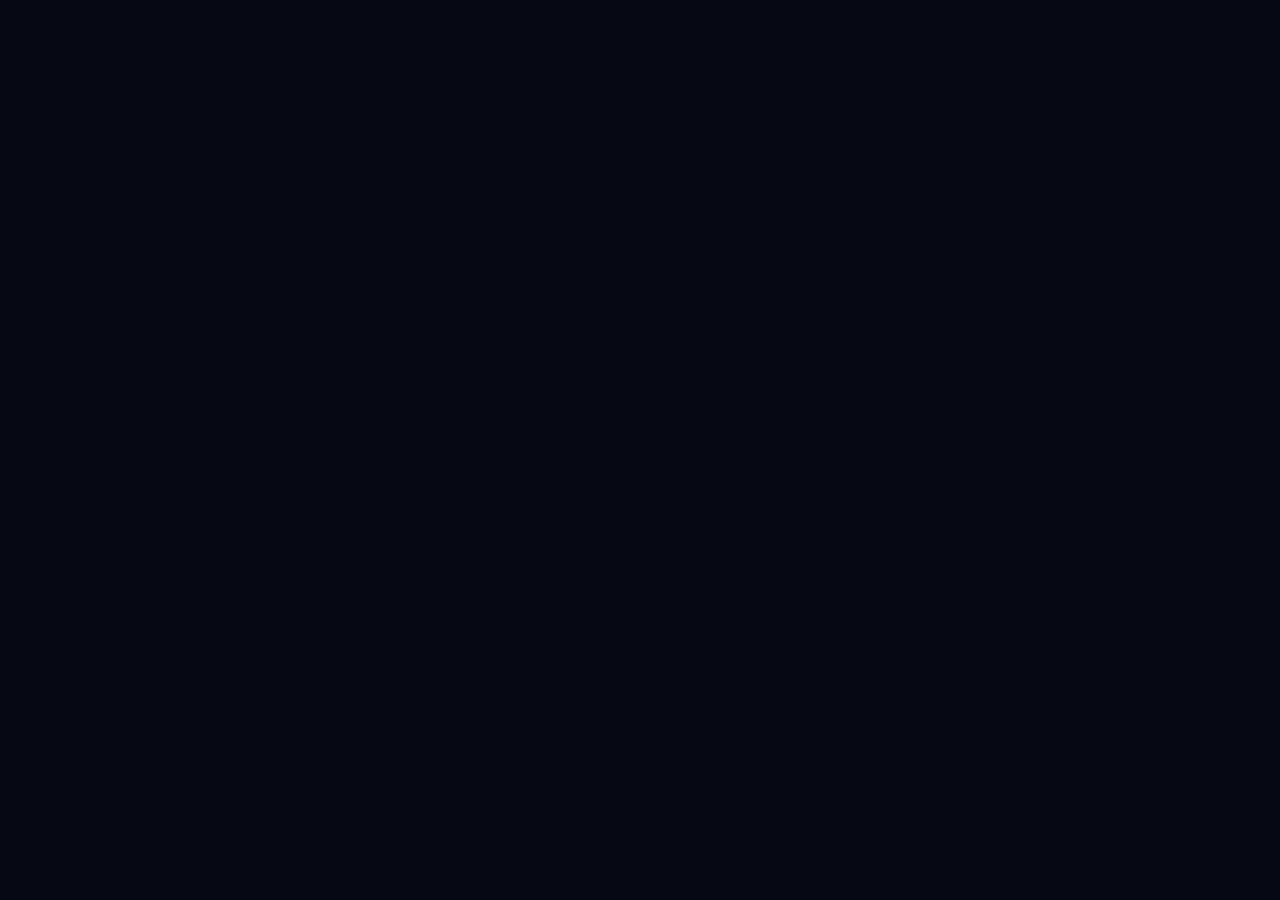
==== commit 2f35aa9a: "Auto-update: index.html (1792874807)" ====
--- a/static/index.html
+++ b/static/index.html
@@ -37,1631 +37,47 @@
   <div class="app-root">
 
     <!-- ====================================================================
-         VIEW -1: NETFLIX / PRIME VIDEO LOGIN (Autenticação Inicial Obrigatória)
-         ==================================================================== -->
-    <main id="authView" class="auth-screen sf-login-screen">
-      <!-- 1. LEFT: 3D Poster Collage Wall with Dark Gradient Overlay -->
-      <div class="sf-login-poster-wall" aria-hidden="true">
-        <div class="sf-poster-grid-tilt">
-          <!-- Coluna 1 -->
-          <div class="sf-poster-col">
-            <div class="sf-poster-card" style="background-image:url('https://image.tmdb.org/t/p/w500/1XDDXPXGiI8id7MrUxK36ke7gkX.jpg');"></div>
-            <div class="sf-poster-card sf-brand-card netflix-card">
-              <span class="sf-brand-n">N</span>
-            </div>
-            <div class="sf-poster-card" style="background-image:url('https://image.tmdb.org/t/p/w500/u3bZgnGQ9T01sWNhyveQz0wH0Hl.jpg');"></div>
-            <div class="sf-poster-card" style="background-image:url('https://images.unsplash.com/photo-1508098682722-e99c43a406b2?w=500');"></div>
-            <div class="sf-poster-card" style="background-image:url('https://image.tmdb.org/t/p/w500/8b8R8l88Qje9dn9OE8PY05Nxl1X.jpg');"></div>
-          </div>
-          <!-- Coluna 2 -->
-          <div class="sf-poster-col sf-col-offset">
-            <div class="sf-poster-card" style="background-image:url('https://image.tmdb.org/t/p/w500/49WJfeN0moxb9IPfGn8AIqMGskD.jpg');"></div>
-            <div class="sf-poster-card" style="background-image:url('https://image.tmdb.org/t/p/w500/reKs8y4mPwXgYsZM2usYW9I8Ka4.jpg');"></div>
-            <div class="sf-poster-card sf-brand-card prime-card">
-              <span class="sf-brand-prime">prime video</span>
-            </div>
-            <div class="sf-poster-card" style="background-image:url('https://image.tmdb.org/t/p/w500/1E5baAaEse26fej7uHcjOgEE2t2.jpg');"></div>
-            <div class="sf-poster-card" style="background-image:url('https://image.tmdb.org/t/p/w500/d5iIlFn5s0ImszYzBPb8JPIfbXD.jpg');"></div>
-          </div>
-          <!-- Coluna 3 -->
-          <div class="sf-poster-col">
-            <div class="sf-poster-card" style="background-image:url('https://image.tmdb.org/t/p/w500/8Gxv8gSFCU0XGDykEGv7zR1n2ua.jpg');"></div>
-            <div class="sf-poster-card" style="background-image:url('https://image.tmdb.org/t/p/w500/62HCnUTziyWcpDaBO2i1DX17ljH.jpg');"></div>
-            <div class="sf-poster-card" style="background-image:url('https://image.tmdb.org/t/p/w500/27A8iq3F8Y9vC05V8n9j21V3Z7k.jpg');"></div>
-            <div class="sf-poster-card" style="background-image:url('https://image.tmdb.org/t/p/w500/mxlW7V8Yd2H9bH6xRj288eJ8uWf.jpg');"></div>
-          </div>
-        </div>
-        <div class="sf-poster-wall-gradient"></div>
-      </div>
-
-      <!-- 2. TOP RIGHT: Digital Clock and Date -->
-      <div class="sf-login-top-clock">
-        <div class="sf-clock-time" id="streamflixLoginClock">21:45</div>
-        <div class="sf-clock-date" id="streamflixLoginDate">Seg, 26 de Mai</div>
-      </div>
-
-      <!-- 3. CENTER: Streamflix Brand + Form + Partners -->
-      <div class="sf-login-center-wrapper">
-        <!-- Logo & Header -->
-        <div class="sf-brand-header">
-          <div class="sf-brand-row">
-            <div class="sf-play-badge">
-              <svg viewBox="0 0 24 24" width="30" height="30" fill="none">
-                <polygon points="6 4 20 12 6 20 6 4" fill="#FF1E27" stroke="#FF1E27" stroke-width="2" stroke-linejoin="round"/>
-              </svg>
-            </div>
-            <h1 class="sf-main-brand-title">Stream<span class="sf-red-text">flix</span></h1>
-          </div>
-          <p class="sf-brand-tagline">O melhor do entretenimento, em um só lugar.</p>
-          
-          <div class="sf-cat-chips-row">
-            <span class="sf-chip"><span class="chip-ico">🎬</span> Filmes</span>
-            <span class="sf-chip"><span class="chip-ico">📺</span> Séries</span>
-            <span class="sf-chip"><span class="chip-ico">📡</span> Canais de TV</span>
-            <span class="sf-chip"><span class="chip-ico">⚽</span> Esportes</span>
-            <span class="sf-chip"><span class="chip-ico">🎮</span> Infantil</span>
-            <span class="sf-chip"><span class="chip-ico">➕</span> E muito mais!</span>
-          </div>
-        </div>
-
-        <!-- Glassmorphic Login Card -->
-        <div class="sf-login-glass-card">
-          <!-- TOP NAVIGATION TABS (Navegáveis pelas setinhas da TV e Mouse) -->
-          <div class="sf-auth-mode-tabs" role="tablist">
-            <button type="button" id="tabBtnLogin" class="sf-auth-tab active" role="tab" aria-selected="true" tabindex="0">
-              <span>🔑 Entrar</span>
-            </button>
-            <button type="button" id="tabBtnRegister" class="sf-auth-tab" role="tab" aria-selected="false" tabindex="0">
-              <span>✨ Criar Conta</span>
-            </button>
-            <button type="button" id="tabBtnMobile" class="sf-auth-tab" role="tab" aria-selected="false" tabindex="0">
-              <span>📱 Código PIN</span>
-            </button>
-          </div>
-
-          <!-- MAIN LOGIN VIEW -->
-          <div id="boxMainLoginContainer">
-            <div class="sf-card-head">
-              <h2 class="sf-card-title">Entrar na sua conta</h2>
-              <p class="sf-card-subtitle">Acesse todo o conteúdo do Streamflix</p>
-            </div>
-
-            <form id="authLoginForm" class="sf-form-body">
-              <!-- E-mail input with user icon -->
-              <div class="sf-field-group">
-                <div class="sf-field-icon">
-                  <svg viewBox="0 0 24 24" width="18" height="18" fill="none" stroke="currentColor" stroke-width="2"><path d="M20 21v-2a4 4 0 0 0-4-4H8a4 4 0 0 0-4 4v2"/><circle cx="12" cy="7" r="4"/></svg>
-                </div>
-                <input type="text" id="inputLoginEmail" class="sf-field-input" placeholder="E-mail ou usuário" required autocomplete="username" autocapitalize="off" autocorrect="off" spellcheck="false" tabindex="0">
-              </div>
-
-              <!-- Password input with lock and eye toggle -->
-              <div class="sf-field-group">
-                <div class="sf-field-icon">
-                  <svg viewBox="0 0 24 24" width="18" height="18" fill="none" stroke="currentColor" stroke-width="2"><rect x="3" y="11" width="18" height="11" rx="2" ry="2"/><path d="M7 11V7a5 5 0 0 1 10 0v4"/></svg>
-                </div>
-                <input type="password" id="inputLoginPassword" class="sf-field-input" placeholder="Senha" required autocomplete="current-password" autocapitalize="off" autocorrect="off" spellcheck="false" tabindex="0">
-                <button type="button" id="btnTogglePasswordVisibility" class="sf-eye-btn" tabindex="0" title="Mostrar/Ocultar Senha">
-                  <svg id="iconEye" viewBox="0 0 24 24" width="18" height="18" fill="none" stroke="currentColor" stroke-width="2"><path d="M1 12s4-8 11-8 11 8 11 8-4 8-11 8-11-8-11-8z"/><circle cx="12" cy="12" r="3"/></svg>
-                </button>
-              </div>
-
-              <!-- Remember me & Forgot Password -->
-              <div class="sf-field-options">
-                <label class="sf-chk-container">
-                  <input type="checkbox" id="chkRememberMe" checked>
-                  <span class="sf-chk-custom"></span>
-                  <span class="sf-chk-text">Lembrar de mim</span>
-                </label>
-                <button type="button" class="sf-link-forgot" id="btnForgotPassTv" tabindex="0">Esqueceu sua senha?</button>
-              </div>
-
-              <!-- Primary Red Action Button -->
-              <button type="submit" class="sf-btn-red-action" id="btnLoginSubmit" tabindex="0">
-                <span>Entrar</span>
-                <svg viewBox="0 0 24 24" width="18" height="18" fill="none" stroke="currentColor" stroke-width="2.5"><line x1="5" y1="12" x2="19" y2="12"/><polyline points="12 5 19 12 12 19"/></svg>
-              </button>
-
-              <!-- Botão Principal de Criar Conta (Fácil acesso pelas setinhas da TV) -->
-              <div class="sf-form-footer" style="margin-top: 10px;">
-                <button type="button" id="btnSwitchToRegister" class="sf-btn-create-account-cta" tabindex="0">
-                  <svg viewBox="0 0 24 24" width="18" height="18" fill="none" stroke="currentColor" stroke-width="2.2"><path d="M16 21v-2a4 4 0 0 0-4-4H5a4 4 0 0 0-4 4v2"/><circle cx="8.5" cy="7" r="4"/><line x1="20" y1="8" x2="20" y2="14"/><line x1="23" y1="11" x2="17" y2="11"/></svg>
-                  <span>Não tem uma conta? <strong>Criar Nova Conta</strong></span>
-                </button>
-              </div>
-
-              <!-- Divider -->
-              <div class="sf-or-divider">
-                <span class="divider-line"></span>
-                <span class="divider-text">ou acesse rápido</span>
-                <span class="divider-line"></span>
-              </div>
-
-              <!-- Alternative Social / PIN Buttons -->
-              <div class="sf-alt-buttons-row">
-                <button type="button" class="sf-btn-alt-provider" id="btnQuickDemoLogin" tabindex="0" title="Continuar com Google">
-                  <svg viewBox="0 0 24 24" width="16" height="16"><path fill="#EA4335" d="M12 5c1.6 0 3 .6 4.1 1.6l3.1-3.1C17.3 1.7 14.8 1 12 1 7.5 1 3.7 3.6 1.9 7.3l3.7 2.9C6.5 7.4 9 5 12 5z"/><path fill="#4285F4" d="M23.5 12.3c0-.8-.1-1.6-.2-2.3H12v4.5h6.5c-.3 1.5-1.1 2.8-2.4 3.7l3.7 2.9c2.2-2 3.7-5 3.7-8.8z"/><path fill="#FBBC05" d="M5.6 14.8c-.2-.7-.4-1.5-.4-2.8s.2-2.1.4-2.8L1.9 6.3C.7 8.7 0 10.3 0 12s.7 3.3 1.9 5.7l3.7-2.9z"/><path fill="#34A853" d="M12 23c3.2 0 6-1.1 8-3l-3.7-2.9c-1.1.7-2.5 1.2-4.3 1.2-3 0-5.5-2.4-6.4-5.2L1.9 16C3.7 19.7 7.5 23 12 23z"/></svg>
-                  <span>Continuar com Google</span>
-                </button>
-
-                <button type="button" class="sf-btn-alt-provider" id="btnAppleLogin" tabindex="0" title="Continuar com Apple">
-                  <svg viewBox="0 0 24 24" width="16" height="16" fill="currentColor"><path d="M18.71 19.5c-.83 1.24-1.71 2.45-3.05 2.47-1.34.03-1.77-.79-3.29-.79-1.53 0-2 .77-3.27.82-1.31.05-2.3-1.32-3.14-2.53C4.25 17 2.94 12.45 4.7 9.39c.87-1.52 2.43-2.48 4.12-2.51 1.28-.02 2.5.87 3.29.87.78 0 2.26-1.07 3.81-.91.65.03 2.47.26 3.64 1.98-.09.06-2.17 1.28-2.15 3.81.03 3.02 2.65 4.03 2.68 4.04-.03.07-.42 1.44-1.38 2.83M15.97 6.38c.62-.75 1.04-1.8 1.01-2.88-.93.04-2.07.62-2.73 1.39-.58.67-1.09 1.74-1.01 2.81 1.05.08 2.12-.56 2.73-1.32z"/></svg>
-                  <span>Continuar com Apple</span>
-                </button>
-
-                <button type="button" class="sf-btn-alt-provider" id="btnPinMobileLogin" tabindex="0" title="Acessar com Celular / PIN">
-                  <svg viewBox="0 0 24 24" width="16" height="16" fill="none" stroke="currentColor" stroke-width="2"><rect x="2" y="7" width="20" height="15" rx="2" ry="2"/><polyline points="17 2 12 7 7 2"/></svg>
-                  <span>Acessar com PIN</span>
-                </button>
-              </div>
-
-              <!-- Data Privacy Policy Link -->
-              <div class="sf-policy-row">
-                <button type="button" id="btnOpenPrivacyPolicy" class="sf-btn-policy-link" tabindex="0">
-                  <svg viewBox="0 0 24 24" width="14" height="14" fill="none" stroke="currentColor" stroke-width="2"><path d="M12 22s8-4 8-10V5l-8-3-8 3v7c0 6 8 10 8 10z"/></svg>
-                  <span>Política de Dados e Privacidade</span>
-                </button>
-              </div>
-            </form>
-          </div>
-
-          <!-- FORGOT PASSWORD SUB-PANEL -->
-          <form id="authForgotForm" class="sf-form-body" style="display:none;">
-            <div class="sf-card-head" style="margin-bottom:16px;">
-              <h2 class="sf-card-title">Recuperar Senha</h2>
-              <p class="sf-card-subtitle">Digite seu e-mail cadastrado para redefinir</p>
-            </div>
-            <div class="sf-field-group">
-              <div class="sf-field-icon">
-                <svg viewBox="0 0 24 24" width="18" height="18" fill="none" stroke="currentColor" stroke-width="2"><path d="M4 4h16c1.1 0 2 .9 2 2v12c0 1.1-.9 2-2 2H4c-1.1 0-2-.9-2-2V6c0-1.1.9-2 2-2z"/><polyline points="22,6 12,13 2,6"/></svg>
-              </div>
-              <input type="email" id="inputForgotEmail" class="sf-field-input" placeholder="seu@email.com" required autocapitalize="off" autocorrect="off" spellcheck="false" tabindex="0">
-            </div>
-            <div id="boxForgotHint" style="display:none; background:rgba(0,112,243,0.15); border:1px solid #0070F3; border-radius:10px; padding:12px; margin-bottom:14px; color:#fff; font-size:0.88rem; line-height:1.45;"></div>
-            <div id="fieldForgotResetPass" style="display:none;">
-              <div class="sf-field-group" style="margin-bottom:10px;">
-                <input type="password" id="inputForgotNewPass" class="sf-field-input" placeholder="Nova Senha" autocapitalize="off" autocorrect="off" spellcheck="false" tabindex="0">
-              </div>
-              <div class="sf-field-group">
-                <input type="password" id="inputForgotNewPassConfirm" class="sf-field-input" placeholder="Confirmar Nova Senha" autocapitalize="off" autocorrect="off" spellcheck="false" tabindex="0">
-              </div>
-            </div>
-            <div style="display:flex; gap:10px; margin-top:8px;">
-              <button type="button" class="sf-btn-alt-provider" id="btnCancelForgot" style="flex:1;" tabindex="0">Voltar</button>
-              <button type="submit" class="sf-btn-red-action" id="btnForgotActionTv" style="flex:1;" tabindex="0">
-                <span id="txtForgotActionTv">Recuperar Senha</span>
-              </button>
-            </div>
-          </form>
-
-          <!-- REGISTER ACCOUNT SUB-PANEL -->
-          <form id="authRegisterForm" class="sf-form-body" style="display:none;">
-            <div class="sf-card-head" style="margin-bottom:16px;">
-              <h2 class="sf-card-title">Criar Conta Streamflix</h2>
-              <p class="sf-card-subtitle">Cadastre seu acesso exclusivo em 10 segundos</p>
-            </div>
-            <div class="sf-field-group">
-              <div class="sf-field-icon">
-                <svg viewBox="0 0 24 24" width="18" height="18" fill="none" stroke="currentColor" stroke-width="2"><path d="M4 4h16c1.1 0 2 .9 2 2v12c0 1.1-.9 2-2 2H4c-1.1 0-2-.9-2-2V6c0-1.1.9-2 2-2z"/><polyline points="22,6 12,13 2,6"/></svg>
-              </div>
-              <input type="email" id="inputRegEmail" class="sf-field-input" placeholder="Seu E-mail" required autocomplete="username" autocapitalize="off" autocorrect="off" spellcheck="false" tabindex="0">
-            </div>
-            <div class="sf-field-group">
-              <div class="sf-field-icon">
-                <svg viewBox="0 0 24 24" width="18" height="18" fill="none" stroke="currentColor" stroke-width="2"><rect x="3" y="11" width="18" height="11" rx="2" ry="2"/><path d="M7 11V7a5 5 0 0 1 10 0v4"/></svg>
-              </div>
-              <input type="password" id="inputRegPassword" class="sf-field-input" placeholder="Senha (Mínimo 4 caracteres)" required autocomplete="new-password" autocapitalize="off" autocorrect="off" spellcheck="false" tabindex="0">
-            </div>
-            <div class="sf-field-group">
-              <div class="sf-field-icon">
-                <svg viewBox="0 0 24 24" width="18" height="18" fill="none" stroke="currentColor" stroke-width="2"><path d="M10 13a5 5 0 0 0 7.54.54l3-3a5 5 0 0 0-7.07-7.07l-1.72 1.71"/><path d="M14 11a5 5 0 0 0-7.54-.54l-3 3a5 5 0 0 0 7.07 7.07l1.71-1.71"/></svg>
-              </div>
-              <input type="text" id="inputRegPlaylist" class="sf-field-input" placeholder="Link de Reprodução (Lista M3U ou Xtream)" required autocapitalize="off" autocorrect="off" spellcheck="false" tabindex="0">
-            </div>
-            <p style="font-size:0.75rem; color:#8fa0b5; margin:-4px 0 10px 4px; text-align:left; line-height:1.4;">
-              * Cada conta possui sua própria lista isolada. A lista Master oficial é privada.
-            </p>
-            <div style="display:flex; gap:10px; margin-top:4px;">
-              <button type="button" class="sf-btn-alt-provider" id="btnCancelRegister" style="flex:1;" tabindex="0">Voltar</button>
-              <button type="submit" class="sf-btn-red-action" id="btnRegisterSubmit" style="flex:1.5;" tabindex="0">
-                <span>Criar Conta</span>
-              </button>
-            </div>
-            <div class="sf-policy-row" style="margin-top:10px;">
-              <button type="button" id="btnOpenPrivacyPolicyReg" class="sf-btn-policy-link" tabindex="0">
-                <span>🛡️ Política de Proteção de Dados</span>
-              </button>
-            </div>
-          </form>
-
-          <!-- MOBILE QR CODE / PIN PAIRING SUB-PANEL -->
-          <div id="authMobileForm" class="sf-form-body sf-mobile-pair-panel" style="display:none;">
-            <div class="sf-card-head" style="margin-bottom:12px;">
-              <span class="sf-mobile-tag">ACESSO RÁPIDO</span>
-              <h2 class="sf-card-title">Acesse com o Celular</h2>
-              <p class="sf-card-subtitle">Sem precisar digitar senha no controle remoto</p>
-            </div>
-            <div class="mobile-pair-container">
-              <div class="qr-code-frame" id="qrCodeFrame">
-                <img id="qrCodeImg" alt="QR Code de Pareamento" class="qr-code-img" />
-                <div id="qrLoadingOverlay" class="qr-loading-overlay">
-                  <div class="net-spinner"></div>
-                  <span>Gerando QR Code...</span>
-                </div>
-              </div>
-              <div class="mobile-pair-instructions">
-                <div class="instruction-step">
-                  <span class="step-num">1</span>
-                  <div class="step-info">
-                    <strong>Aponte a câmera</strong>
-                    <span>Escaneie o QR Code ao lado pelo celular</span>
-                  </div>
-                </div>
-                <div class="instruction-divider">OU NO NAVEGADOR</div>
-                <div class="instruction-step">
-                  <span class="step-num">2</span>
-                  <div class="step-info">
-                    <span id="lblMobileUrl" class="mobile-url-link">http://.../login-celular</span>
-                    <span>Digite o código de 6 dígitos:</span>
-                  </div>
-                </div>
-                <div class="mobile-pair-code-display" id="txtMobilePairCode">------</div>
-              </div>
-            </div>
-            <div class="mobile-status-container">
-              <div class="pulse-indicator-dot"></div>
-              <span id="txtMobilePairStatus">Aguardando confirmação no celular...</span>
-            </div>
-            <div style="display:flex; gap:10px; margin-top:10px;">
-              <button type="button" class="sf-btn-alt-provider" id="btnCancelMobilePair" style="flex:1;" tabindex="0">Voltar ao Login</button>
-              <button type="button" class="sf-btn-red-action" id="btnRefreshPairCode" style="flex:1.3;" tabindex="0">
-                <svg viewBox="0 0 24 24" width="16" height="16" fill="none" stroke="currentColor" stroke-width="2"><path d="M23 4v6h-6M1 20v-6h6"/><path d="M3.51 9a9 9 0 0 1 14.85-3.36L23 10M1 14l4.64 4.36A9 9 0 0 0 20.49 15"/></svg>
-                <span>Novo Código</span>
-              </button>
-            </div>
-          </div>
-
-          <!-- Alert notification -->
-          <div id="authStatusAlert" class="auth-alert" style="display:none;"></div>
-        </div>
-
-        <!-- 4. BOTTOM PARTNERS ROW: prime video, NETFLIX, Disney+, HBO, max, E muito mais... -->
-        <div class="sf-partners-footer">
-          <span class="sf-partner-logo prime-txt">prime video</span>
-          <span class="sf-partner-logo netflix-txt">NETFLIX</span>
-          <span class="sf-partner-logo disney-txt">Disney+</span>
-          <span class="sf-partner-logo hbo-txt">HBO</span>
-          <span class="sf-partner-logo max-txt">max</span>
-          <span class="sf-partner-logo more-txt">E muito mais...</span>
-        </div>
-      </div>
-
-      <!-- 5. RIGHT: Value Proposition Column -->
-      <div class="sf-login-right-features">
-        <div class="sf-features-header">
-          <h2 class="sf-feat-title-white">Tudo o que você ama,</h2>
-          <h2 class="sf-feat-title-red">em um só lugar.</h2>
-        </div>
-
-        <div class="sf-features-list">
-          <div class="sf-feature-item">
-            <div class="sf-feat-circle">
-              <svg viewBox="0 0 24 24" width="20" height="20" fill="none" stroke="#FF1E27" stroke-width="2"><rect x="2" y="2" width="20" height="20" rx="2.18" ry="2.18"/><line x1="7" y1="2" x2="7" y2="22"/><line x1="17" y1="2" x2="17" y2="22"/><line x1="2" y1="12" x2="22" y2="12"/><line x1="2" y1="7" x2="7" y2="7"/><line x1="2" y1="17" x2="7" y2="17"/><line x1="17" y1="17" x2="22" y2="17"/><line x1="17" y1="7" x2="22" y2="7"/></svg>
-            </div>
-            <div class="sf-feat-desc">
-              <strong>Filmes e Séries</strong>
-              <span>Lançamentos, clássicos e os maiores sucessos.</span>
-            </div>
-          </div>
-
-          <div class="sf-feature-item">
-            <div class="sf-feat-circle">
-              <svg viewBox="0 0 24 24" width="20" height="20" fill="none" stroke="#FF1E27" stroke-width="2"><rect x="2" y="7" width="20" height="15" rx="2" ry="2"/><polyline points="17 2 12 7 7 2"/></svg>
-            </div>
-            <div class="sf-feat-desc">
-              <strong>Canais de TV</strong>
-              <span>Nacionais e internacionais, 24h por dia.</span>
-            </div>
-          </div>
-
-          <div class="sf-feature-item">
-            <div class="sf-feat-circle">
-              <svg viewBox="0 0 24 24" width="20" height="20" fill="none" stroke="#FF1E27" stroke-width="2"><circle cx="12" cy="12" r="10"/><path d="M12 2a14.5 14.5 0 0 0 0 20 14.5 14.5 0 0 0 0-20"/><path d="M2 12h20"/></svg>
-            </div>
-            <div class="sf-feat-desc">
-              <strong>Esportes</strong>
-              <span>Futebol, MMA, F1, NBA e muito mais.</span>
-            </div>
-          </div>
-
-          <div class="sf-feature-item">
-            <div class="sf-feat-circle">
-              <svg viewBox="0 0 24 24" width="20" height="20" fill="none" stroke="#FF1E27" stroke-width="2"><circle cx="12" cy="12" r="10"/><circle cx="9" cy="9" r="1" fill="#FF1E27"/><circle cx="15" cy="9" r="1" fill="#FF1E27"/><path d="M8 14s1.5 2 4 2 4-2 4-2"/></svg>
-            </div>
-            <div class="sf-feat-desc">
-              <strong>Infantil</strong>
-              <span>Diversão garantida para toda a família.</span>
-            </div>
-          </div>
-
-          <div class="sf-feature-item">
-            <div class="sf-feat-circle">
-              <svg viewBox="0 0 24 24" width="20" height="20" fill="none" stroke="#FF1E27" stroke-width="2"><polygon points="12 2 15.09 8.26 22 9.27 17 14.14 18.18 21.02 12 17.77 5.82 21.02 7 14.14 2 9.27 8.91 8.26 12 2"/></svg>
-            </div>
-            <div class="sf-feat-desc">
-              <strong>Canais Premium</strong>
-              <span>HBO, Disney+, Paramount+, Star+, Max e muito mais.</span>
-            </div>
-          </div>
-
-          <div class="sf-feature-item">
-            <div class="sf-feat-circle">
-              <svg viewBox="0 0 24 24" width="20" height="20" fill="none" stroke="#FF1E27" stroke-width="2"><rect x="5" y="2" width="14" height="20" rx="2" ry="2"/><line x1="12" y1="18" x2="12.01" y2="18"/></svg>
-            </div>
-            <div class="sf-feat-desc">
-              <strong>Em todos os seus dispositivos</strong>
-              <span>TV, celular, tablet e computador.</span>
-            </div>
-          </div>
-        </div>
-
-        <div class="sf-features-footer">
-          <div class="sf-bottom-logo-badge">
-            <svg viewBox="0 0 24 24" width="20" height="20" fill="#FF1E27"><polygon points="6 4 20 12 6 20 6 4"/></svg>
-            <span class="sf-bottom-logo-text">Stream<span style="color:#FF1E27;">flix</span></span>
-          </div>
-          <p class="sf-bottom-promo-quote">Mais que um streaming, uma experiência completa.</p>
-        </div>
-      </div>
-
-      <!-- Hidden compatibility anchors for existing JS event handlers -->
-      <div style="display:none !important;">
-        <button id="btnAuthGuestMode"></button>
-        <span id="txtCurrentServerHost"></span>
-        <button id="btnChangeServerHost"></button>
-      </div>
-    </main>
-
-    <!-- ====================================================================
-         MODAL DE POLÍTICA DE DADOS E PRIVACIDADE (LGPD & ISOLAMENTO)
-         ==================================================================== -->
-    <div id="modalDataPrivacy" class="sf-modal-overlay" style="display:none;" role="dialog" aria-modal="true" aria-labelledby="txtPrivacyTitle">
-      <div class="sf-modal-privacy-card">
-        <div class="sf-modal-privacy-header">
-          <div class="sf-privacy-icon-badge">
-            <svg viewBox="0 0 24 24" width="24" height="24" fill="none" stroke="#00D2FF" stroke-width="2"><path d="M12 22s8-4 8-10V5l-8-3-8 3v7c0 6 8 10 8 10z"/></svg>
-          </div>
-          <div style="flex:1;">
-            <h2 class="sf-privacy-title" id="txtPrivacyTitle">Política de Proteção de Dados e Privacidade</h2>
-            <p class="sf-privacy-subtitle">STREAMFLIX Cinema &bull; Segurança, Isolamento e Autenticação</p>
-          </div>
-        </div>
-
-        <div class="sf-modal-privacy-body">
-          <div class="sf-privacy-section">
-            <div class="sf-privacy-sec-icon">🔐</div>
-            <div class="sf-privacy-sec-text">
-              <h3>1. Autenticação Criptográfica Segura (SHA-256)</h3>
-              <p>Suas credenciais são protegidas por algoritmo de hash criptográfico unidirecional SHA-256 de 256 bits. O sistema nunca visualiza, armazena ou transmite sua senha em texto puro.</p>
-            </div>
-          </div>
-
-          <div class="sf-privacy-section">
-            <div class="sf-privacy-sec-icon">📺</div>
-            <div class="sf-privacy-sec-text">
-              <h3>2. Isolamento Total de Listas IPTV (Propriedade Privada)</h3>
-              <p>Cada conta cadastrada possui isolamento estrito de catálogo e sincronização segura na nuvem. Ao criar sua conta, informe o seu link de reprodução (M3U ou Xtream) para carregar automaticamente seus canais, filmes e séries em todos os seus dispositivos.</p>
-            </div>
-          </div>
-
-          <div class="sf-privacy-section">
-            <div class="sf-privacy-sec-icon">💾</div>
-            <div class="sf-privacy-sec-text">
-              <h3>3. Banco de Dados Persistente e Conexão Multi-TV</h3>
-              <p>Seus logins, códigos de conta, perfis e histórico são salvos em banco de dados dedicado com persistência permanente, garantindo que seu usuário exista e funcione em qualquer Smart TV, celular ou computador sem perder dados.</p>
-            </div>
-          </div>
-
-          <div class="sf-privacy-section">
-            <div class="sf-privacy-sec-icon">👥</div>
-            <div class="sf-privacy-sec-text">
-              <h3>4. Perfis de Usuário e Continuar Assistindo</h3>
-              <p>Crie perfis personalizados (Principal, Infantil, VIP) com avatares e acompanhamento automático de episódios e filmes de onde você parou.</p>
-            </div>
-          </div>
-
-          <div class="sf-privacy-section">
-            <div class="sf-privacy-sec-icon">🛡️</div>
-            <div class="sf-privacy-sec-text">
-              <h3>5. Conformidade com a LGPD</h3>
-              <p>Seus dados são estritamente confidenciais e nunca são comercializados ou compartilhados com terceiros.</p>
-            </div>
-          </div>
-        </div>
-
-        <div class="sf-modal-privacy-footer">
-          <button type="button" id="btnClosePrivacyPolicy" class="sf-btn-red-action" tabindex="0" style="width:100%; max-width:320px; justify-content:center;">
-            <span>Entendido e Fechar</span>
-          </button>
-        </div>
-      </div>
-    </div>
-
-    <!-- ====================================================================
-         VIEW 0: NETFLIX PROFILE SELECTION (Quem está assistindo?)
-         ==================================================================== -->
-    <main id="profileSelectView" class="profile-select-screen" style="display:none;">
-      <div class="profile-select-container">
-        <div class="profile-select-header">
-          <div class="samsung-brand-logo app-brand-logo" style="margin-bottom:24px; justify-content:center;">
-            <img src="icon.png" class="brand-img-icon lg" alt="STREAMFLIX" />
-            <div class="samsung-brand-text">
-              <div style="display:flex; align-items:center; gap:6px;">
-                <span class="samsung-word" style="font-size:1.45rem; letter-spacing:1px;">STREAM<span class="tvplus-word" style="color:#FF1357;">FLIX</span></span>
-                <span class="brand-badge-pro">CINEMA 4K</span>
-              </div>
-              <span class="samsung-smart-hub-tag" style="margin-left:0; margin-top:3px; font-size:0.58rem; width:fit-content; background:linear-gradient(135deg, #FF1357, #7928CA);">SAMSUNG TV &bull; BTV</span>
-            </div>
-          </div>
-          <h1 class="profile-select-title">Quem está assistindo?</h1>
-          <p class="profile-select-subtitle">Escolha o seu perfil para continuar de onde parou ou crie um novo</p>
-        </div>
-
-        <div class="profiles-grid" id="profilesGrid">
-          <!-- Populated by JS -->
-        </div>
-
-        <div class="profile-select-actions">
-          <button class="btn-profile-action primary" id="btnAddProfileBtn">
-            <svg viewBox="0 0 24 24" width="18" height="18" fill="none" stroke="currentColor" stroke-width="2.5"><line x1="12" y1="5" x2="12" y2="19"/><line x1="5" y1="12" x2="19" y2="12"/></svg>
-            <span>Adicionar Perfil</span>
-          </button>
-          <button class="btn-profile-action secondary" id="btnManageProfilesBtn">
-            <span>Gerenciar Perfis</span>
-          </button>
-          <button class="btn-profile-action sync" id="btnOpenSyncConfigBtn" title="Código de Sincronização entre PC, Celular e TV">
-            <svg viewBox="0 0 24 24" width="16" height="16" fill="none" stroke="currentColor" stroke-width="2"><path d="M21.5 2v6h-6M21.34 15.57a10 10 0 1 1-.57-8.38l5.67-5.67"/></svg>
-            <span id="syncAccountCodeBadge">Conta: PADRAO</span>
-          </button>
-          <button class="btn-profile-action logout" id="btnAuthLogoutFromProfiles" title="Sair desta conta">
-            <svg viewBox="0 0 24 24" width="16" height="16" fill="none" stroke="currentColor" stroke-width="2"><path d="M9 21H5a2 2 0 0 1-2-2V5a2 2 0 0 1 2-2h4M16 17l5-5-5-5M21 12H9"/></svg>
-            <span>Sair</span>
-          </button>
-        </div>
-      </div>
-    </main>
-
-    <!-- ====================================================================
-         VIEW: NETFLIX BROWSE & HOME SYSTEM (PC & SMART TV)
-         ==================================================================== -->
-    <main id="netflixHomeView" class="netflix-browse-screen" style="display:none;">
-      
-      <!-- Streamflix Fixed Glass Sidebar (Mockup Spec) -->
-      <aside class="netflix-sidebar streamflix-sidebar" id="netflixSidebar">
-        <div class="streamflix-brand-header" id="netSidebarLogoBtn" title="Streamflix">
-          <div class="streamflix-brand-logo-wrap">
-            <svg viewBox="0 0 24 24" width="26" height="26" class="streamflix-logo-svg" fill="#E50914">
-              <path d="M5 3l15 9-15 9V3z"/>
-            </svg>
-          </div>
-          <span class="streamflix-brand-title">Streamflix</span>
-        </div>
-
-        <nav class="net-sidebar-nav streamflix-nav">
-          <button class="net-sidebar-item active" id="netNavHome" data-nav="home" tabindex="0">
-            <svg viewBox="0 0 24 24" width="20" height="20" fill="currentColor"><path d="m3 9 9-7 9 7v11a2 2 0 0 1-2 2H5a2 2 0 0 1-2-2z"/></svg>
-            <span class="net-item-label">Início</span>
-          </button>
-          <button class="net-sidebar-item" id="netNavMovies" data-nav="movies" tabindex="0">
-            <svg viewBox="0 0 24 24" width="20" height="20" fill="none" stroke="currentColor" stroke-width="2"><rect x="2" y="2" width="20" height="20" rx="2.18"/><line x1="7" y1="2" x2="7" y2="22"/><line x1="17" y1="2" x2="17" y2="22"/><line x1="2" y1="12" x2="22" y2="12"/><line x1="2" y1="7" x2="7" y2="7"/><line x1="2" y1="17" x2="7" y2="17"/><line x1="17" y1="7" x2="22" y2="7"/><line x1="17" y1="17" x2="22" y2="17"/></svg>
-            <span class="net-item-label">Filmes</span>
-          </button>
-          <button class="net-sidebar-item" id="netNavSeries" data-nav="series" tabindex="0">
-            <svg viewBox="0 0 24 24" width="20" height="20" fill="none" stroke="currentColor" stroke-width="2"><rect x="2" y="7" width="20" height="15" rx="2.5"/><polyline points="17 2 12 7 7 2"/></svg>
-            <span class="net-item-label">Séries</span>
-          </button>
-          <button class="net-sidebar-item" id="netNavReleases" data-nav="releases" tabindex="0">
-            <svg viewBox="0 0 24 24" width="20" height="20" fill="none" stroke="currentColor" stroke-width="2"><path d="M12 2v4M12 18v4M4.93 4.93l2.83 2.83M16.24 16.24l2.83 2.83M2 12h4M18 12h4M4.93 19.07l2.83-2.83M16.24 7.76l2.83-2.83"/><circle cx="12" cy="12" r="3" fill="currentColor"/></svg>
-            <span class="net-item-label">Lançamentos</span>
-          </button>
-          <button class="net-sidebar-item" id="netNavAnimes" data-nav="animes" tabindex="0">
-            <svg viewBox="0 0 24 24" width="20" height="20" fill="none" stroke="currentColor" stroke-width="2"><path d="M12 5c-5 0-8 3.5-8 8 0 4 3 7 8 7s8-3 8-7c0-4.5-3-8-8-8z"/><path d="M4 10l-2-6 7 3M20 10l2-6-7 3"/><circle cx="9" cy="13" r="1" fill="currentColor"/><circle cx="15" cy="13" r="1" fill="currentColor"/><path d="M10 16c1 .6 3 .6 4 0"/></svg>
-            <span class="net-item-label">Animes</span>
-          </button>
-          <button class="net-sidebar-item" id="netNavLive" data-nav="live" tabindex="0">
-            <svg viewBox="0 0 24 24" width="20" height="20" fill="none" stroke="currentColor" stroke-width="2"><rect x="2" y="7" width="20" height="14" rx="2"/><polyline points="8 2 12 7 16 2"/></svg>
-            <span class="net-item-label">Canais de TV</span>
-          </button>
-          <button class="net-sidebar-item" id="netNavSports" data-nav="sports" tabindex="0">
-            <svg viewBox="0 0 24 24" width="20" height="20" fill="none" stroke="currentColor" stroke-width="2"><circle cx="12" cy="12" r="10"/><path d="M12 2a14.5 14.5 0 0 0 0 20M2 12a14.5 14.5 0 0 0 20 0M4.93 4.93l14.14 14.14M19.07 4.93L4.93 19.07"/></svg>
-            <span class="net-item-label">Esportes</span>
-          </button>
-          <button class="net-sidebar-item" id="netNavKids" data-nav="kids" tabindex="0">
-            <svg viewBox="0 0 24 24" width="20" height="20" fill="none" stroke="currentColor" stroke-width="2"><circle cx="12" cy="12" r="10"/><path d="M8 14s1.5 2 4 2 4-2 4-2"/><line x1="9" y1="9" x2="9.01" y2="9"/><line x1="15" y1="9" x2="15.01" y2="9"/></svg>
-            <span class="net-item-label">Infantil</span>
-          </button>
-          <button class="net-sidebar-item" id="netNavFavorites" data-nav="favorites" tabindex="0">
-            <svg viewBox="0 0 24 24" width="20" height="20" fill="none" stroke="currentColor" stroke-width="2.2"><path d="M12 5v14M5 12h14"/></svg>
-            <span class="net-item-label">Minha Lista</span>
-          </button>
-        </nav>
-
-        <div class="streamflix-sidebar-bottom">
-          <button class="net-sidebar-item streamflix-search-btn" id="netNavSearch" data-nav="search" tabindex="0">
-            <svg viewBox="0 0 24 24" width="18" height="18" fill="none" stroke="currentColor" stroke-width="2.2"><circle cx="11" cy="11" r="8"/><line x1="21" y1="21" x2="16.65" y2="16.65"/></svg>
-            <span class="net-item-label">Pesquisar</span>
-          </button>
-          
-          <div class="streamflix-sidebar-user-row">
-            <button class="streamflix-user-pill-btn" id="netNavProfiles" data-nav="profiles" tabindex="0" title="Quem está assistindo? (Trocar Perfil)">
-              <div class="net-sidebar-avatar" id="netSidebarAvatar">👤</div>
-              <span class="streamflix-user-lbl" id="netSidebarProfileName">Perfil</span>
-            </button>
-            <button class="streamflix-logout-mini-btn" id="netNavLogout" data-nav="logout" tabindex="0" title="Sair da Conta">
-              <svg viewBox="0 0 24 24" width="16" height="16" fill="none" stroke="currentColor" stroke-width="2"><path d="M9 21H5a2 2 0 0 1-2-2V5a2 2 0 0 1 2-2h4M16 17l5-5-5-5M21 12H9"/></svg>
-            </button>
-          </div>
-        </div>
-      </aside>
-
-      <!-- Main Content Area -->
-      <div class="netflix-content-scroll" id="netflixContentScroll">
-
-        <!-- Streamflix Top Navigation Bar (Mockup Spec) -->
-        <header class="netflix-top-bar streamflix-top-bar" id="netflixTopBar">
-          <div class="streamflix-top-left"></div>
-
-          <div class="streamflix-top-right">
-            <!-- Search Button Trigger -->
-            <button class="streamflix-header-icon-btn" id="netTopSearchBtn" data-nav="search" title="Buscar">
-              <svg viewBox="0 0 24 24" width="20" height="20" fill="none" stroke="currentColor" stroke-width="2.2"><circle cx="11" cy="11" r="8"/><line x1="21" y1="21" x2="16.65" y2="16.65"/></svg>
-            </button>
-
-            <!-- Notifications Button -->
-            <button class="streamflix-header-icon-btn" id="netTopNotificationsBtn" title="Notificações">
-              <svg viewBox="0 0 24 24" width="20" height="20" fill="none" stroke="currentColor" stroke-width="2"><path d="M18 8A6 6 0 0 0 6 8c0 7-3 9-3 9h18s-3-2-3-9"/><path d="M13.73 21a2 2 0 0 1-3.46 0"/></svg>
-            </button>
-
-            <!-- Wi-Fi Status Indicator -->
-            <div class="streamflix-header-icon-btn wifi-indicator" id="netTopWifiBtn" title="Wi-Fi Conectado">
-              <svg viewBox="0 0 24 24" width="20" height="20" fill="none" stroke="currentColor" stroke-width="2"><path d="M5 12.55a11 11 0 0 1 14.08 0"/><path d="M1.42 9a16 16 0 0 1 21.16 0"/><path d="M8.53 16.11a6 6 0 0 1 6.95 0"/><line x1="12" y1="20" x2="12.01" y2="20" stroke-width="3"/></svg>
-            </div>
-
-            <!-- Profile Switcher Button in Header -->
-            <button class="streamflix-header-profile-btn" id="netProfileTrigger" data-nav="profiles" title="Quem está assistindo? (Trocar Perfil)" tabindex="0">
-              <div id="netTopAvatar">👤</div>
-              <span id="netTopProfileName">Perfil</span>
-            </button>
-
-            <!-- Digital Clock (Mockup: 21:45) -->
-            <div class="streamflix-digital-clock" id="samsungTopClock">21:45</div>
-
-            <!-- Compatibility Bridges for legacy selectors -->
-            <div id="netSearchBox" style="display:none;"><input type="text" id="netSearchInput" placeholder="Buscar..."><button id="netClearSearch"></button></div>
-            <div id="btnDataSaverBadge" style="display:none;"><span id="lblDataSaver"></span></div>
-            <div id="btnHotspotBadge" style="display:none;"><span id="lblHotspot"></span></div>
-            <div id="btnGamepadBadge" style="display:none;"><span id="lblGamepadStatus"></span></div>
-            <div id="btnSyncCodeBadge" style="display:none;"><span id="netAccountCodeLabel"></span></div>
-            <div id="netBrandLogo" style="display:none;"></div>
-            <div class="net-nav-links" style="display:none;"></div>
-          </div>
-        </header>
-
-        <!-- No Playlist Warning Banner -->
-        <section class="net-banner-warning" id="netNoPlaylistBanner" style="display:none;">
-          <div class="net-banner-box">
-            <span>📺 Nenhuma lista de canais conectada nesta conta.</span>
-            <button class="btn-net-banner" id="btnOpenConnectListModal">Conectar Lista M3U / Xtream</button>
-          </div>
-        </section>
-
-        <!-- Dynamic View: Home Rows View -->
-        <section id="netHomeContainer" class="net-home-container">
-
-          <!-- Giant Hero Billboard -->
-          <div class="netflix-billboard" id="netflixBillboard">
-            <div class="billboard-backdrop-wrap">
-              <img id="netHeroBackdropImg" class="billboard-backdrop-img" alt="">
-              <div class="billboard-vignette-bottom"></div>
-              <div class="billboard-vignette-left"></div>
-            </div>
-
-            <div class="billboard-info">
-              <div class="billboard-genre-tag" id="netHeroGenreTag">SÉRIES • AÇÃO • AVENTURA</div>
-              <h1 class="billboard-title" id="netHeroTitle">STREAMFLIX</h1>
-              <p class="billboard-synopsis" id="netHeroSynopsis">Explore seus filmes, séries e canais ao vivo carregados diretamente do seu link de reprodução.</p>
-
-              <div class="billboard-actions">
-                <button class="btn-hero-play-white" id="btnNetHeroPlay" tabindex="0">
-                  <svg viewBox="0 0 24 24" width="20" height="20" fill="currentColor"><path d="M6 4l14 8-14 8V4z"/></svg>
-                  <span id="lblHeroPlay">Assistir</span>
-                </button>
-                <button class="btn-hero-fav-glass" id="btnNetHeroFav" tabindex="0" title="Adicionar à Minha Lista">
-                  <svg viewBox="0 0 24 24" width="18" height="18" fill="none" stroke="currentColor" stroke-width="2.5"><path d="M12 5v14M5 12h14"/></svg>
-                  <span id="lblHeroFav">Minha Lista</span>
-                </button>
-              </div>
-
-              <!-- Carousel Indicators (Mockup Pill + Dots) -->
-              <div class="billboard-carousel-dots" id="billboardCarouselDots">
-                <span class="dot-pill active"></span>
-                <span class="dot-circle"></span>
-                <span class="dot-circle"></span>
-                <span class="dot-circle"></span>
-                <span class="dot-circle"></span>
-              </div>
-
-              <!-- Legacy metadata holders for backwards-compatibility -->
-              <div style="display:none;">
-                <span id="netHeroTopBadge"></span>
-                <span id="netHeroRating"></span>
-                <span id="netHeroYear"></span>
-                <span id="netHeroQuality"></span>
-                <span id="netHeroAge"></span>
-                <button id="btnNetHeroInfo"></button>
-                <button id="btnNetHeroTrailer"></button>
-                <button id="btnNetHeroDownload"></button>
-              </div>
-            </div>
-          </div>
-
-          <!-- Dynamic Netflix Horizontal Carousels Container -->
-          <div class="netflix-rows-container" id="netflixRowsContainer">
-            <!-- Dynamic Rows populated by JS:
-                 1. Continuar Assistindo (Wide 16:9 cards with red progress bar)
-                 2. Em Alta na Netflix
-                 3. Séries Populares
-                 4. Filmes de Sucesso
-                 5. Canais de TV ao Vivo
-                 6. Downloads (Assistir Offline)
-            -->
-          </div>
-
-        </section>
-
-        <!-- Dynamic View: Category Catalog Grid (for Séries, Filmes, TV ao Vivo, Minha Lista, Busca) -->
-        <section id="netCatalogContainer" class="net-catalog-container" style="display:none;">
-          <div class="net-catalog-header">
-            <h2 class="net-catalog-title" id="netCatalogTitle">Catálogo</h2>
-            <div class="net-category-chips" id="netCategoryChips">
-              <!-- Category filter buttons -->
-            </div>
-          </div>
-
-          <div class="net-catalog-grid" id="netCatalogGrid">
-            <!-- Dynamic 2:3 posters or 16:9 channel cards -->
-          </div>
-
-          <div class="net-catalog-empty" id="netCatalogEmpty" style="display:none;">
-            Nenhum conteúdo encontrado.
-          </div>
-          <div class="net-catalog-loading" id="netCatalogLoading" style="display:none;">
-            <div class="net-spinner"></div>
-            <span>Carregando títulos...</span>
-          </div>
-        </section>
-
-        <!-- Dynamic View: Downloads Manager Section (Assistir Offline) -->
-        <section id="netDownloadsContainer" class="net-downloads-container" style="display:none;">
-          <div class="net-downloads-header">
-            <div>
-              <h2 class="net-catalog-title">Downloads & Assistir Offline</h2>
-              <p class="net-downloads-subtitle">Assista a seus filmes e episódios baixados a qualquer momento, mesmo sem nenhuma conexão com a internet.</p>
-            </div>
-            <div class="downloads-storage-badge" id="downloadsStorageBadge">
-              Armazenamento: Local
-            </div>
-          </div>
-
-          <div class="downloads-list-grid" id="netDownloadsGrid">
-            <!-- Populated by JS -->
-          </div>
-
-          <div class="downloads-empty-state" id="netDownloadsEmpty" style="display:none;">
-            <svg viewBox="0 0 24 24" width="64" height="64" fill="none" stroke="#555" stroke-width="1.5"><path d="M21 15v4a2 2 0 0 1-2 2H5a2 2 0 0 1-2-2v-4M7 10l5 5 5-5M12 15V3"/></svg>
-            <h3>Nenhum download concluído</h3>
-            <p>Clique no botão "Baixar" em qualquer filme ou episódio para assisti-lo offline.</p>
-          </div>
-        </section>
-
-        <!-- Dynamic View: Live TV (Mockup 3-Column Spec) -->
-        <section id="netEpgContainer" class="net-epg-container streamflix-live-screen" style="display:none;">
-          <div class="streamflix-live-header">
-            <h2 class="streamflix-view-title">TV ao Vivo</h2>
-            <div class="streamflix-live-header-right">
-              <div class="streamflix-digital-clock" id="epgLiveClock">21:45</div>
-            </div>
-          </div>
-
-          <div class="streamflix-live-workspace">
-            <!-- Col 1: Categories -->
-            <div class="streamflix-live-categories" id="streamflixLiveCategories">
-              <button class="live-cat-item active" data-epg-cat="Todos">Canais</button>
-              <button class="live-cat-item" data-epg-cat="esporte">Esportes</button>
-              <button class="live-cat-item" data-epg-cat="filme">Filmes</button>
-              <button class="live-cat-item" data-epg-cat="series">Séries</button>
-              <button class="live-cat-item" data-epg-cat="infantil">Infantil</button>
-              <button class="live-cat-item" data-epg-cat="favoritos">Favoritos</button>
-              <div style="flex:1;"></div>
-              <button class="live-cat-item search" id="btnLiveSearchCat">
-                <svg viewBox="0 0 24 24" width="16" height="16" fill="none" stroke="currentColor" stroke-width="2"><circle cx="11" cy="11" r="8"/><line x1="21" y1="21" x2="16.65" y2="16.65"/></svg>
-                <span>Pesquisar</span>
-              </button>
-            </div>
-
-            <!-- Col 2: Channel List -->
-            <div class="streamflix-live-channellist" id="streamflixLiveChannelList">
-              <!-- Populated dynamically by JS with channel pills (Globo, SBT, Record TV, Band, SporTV, ESPN, TNT, etc.) -->
-            </div>
-
-            <!-- Col 3: Live Player Preview -->
-            <div class="streamflix-live-player-preview" id="streamflixLivePlayerPreview">
-              <div class="live-preview-frame">
-                <img id="livePreviewBackdrop" class="live-preview-img" alt="">
-                <div class="live-red-badge">AO VIVO</div>
-                <div class="live-preview-gradient"></div>
-              </div>
-              <div class="live-preview-info-card">
-                <h3 class="live-preview-ch-name" id="livePreviewChName">Globo</h3>
-                <p class="live-preview-prog-title" id="livePreviewProgTitle">Futebol - Campeonato Brasileiro</p>
-                <div class="live-preview-timeline-row">
-                  <span class="timeline-hour" id="livePreviewStartHour">21:00</span>
-                  <div class="timeline-bar-track">
-                    <div class="timeline-bar-fill" style="width: 45%;"></div>
-                    <div class="timeline-dot" style="left: 45%;"></div>
-                  </div>
-                  <span class="timeline-hour" id="livePreviewEndHour">23:00</span>
-                </div>
-                <button class="btn-live-play-full" id="btnLiveWatchFullscreen" tabindex="0">
-                  <svg viewBox="0 0 24 24" width="18" height="18" fill="currentColor"><polygon points="6 4 19 12 6 20 6 4"/></svg>
-                  <span>Assistir em Tela Cheia</span>
-                </button>
-              </div>
-            </div>
-          </div>
-
-          <!-- Compatibility container for legacy grid query -->
-          <div id="netEpgCategoryChips" style="display:none;"></div>
-          <div id="netEpgTimelineGrid" style="display:none;"></div>
-          <div id="netEpgEmpty" style="display:none;"></div>
-          <div id="netEpgLoading" style="display:none;"><div class="net-spinner"></div></div>
-          <div id="epgLiveClockBadge" style="display:none;"></div>
-        </section>
-
-        <!-- Dynamic View: Watch History (Histórico de Reprodução) -->
-        <section id="netHistoryContainer" class="net-history-container" style="display:none;">
-          <div class="net-history-header">
-            <div>
-              <h2 class="net-catalog-title">Histórico de Reprodução</h2>
-              <p class="net-history-subtitle">Seus títulos assistidos recentemente sincronizados entre todos os seus dispositivos.</p>
-            </div>
-            <button class="btn-clear-history" id="btnClearHistory" title="Limpar histórico deste perfil">Limpar Histórico</button>
-          </div>
-
-          <div class="history-cards-grid" id="netHistoryGrid">
-            <!-- Populated by JS -->
-          </div>
-
-          <div class="history-empty-state" id="netHistoryEmpty" style="display:none;">
-            <svg viewBox="0 0 24 24" width="64" height="64" fill="none" stroke="#555" stroke-width="1.5"><circle cx="12" cy="12" r="10"/><polyline points="12 6 12 12 16 14"/></svg>
-            <h3>Nenhum histórico recente</h3>
-            <p>Os filmes e séries que você começar a assistir aparecerão aqui para continuar facilmente.</p>
-          </div>
-        </section>
-
-        <!-- Dynamic View: Perfil e Configurações (Mockup Spec) -->
-        <section id="netSettingsContainer" class="net-settings-container streamflix-profile-settings-screen" style="display:none;">
-          <div class="streamflix-settings-workspace">
-            
-            <!-- Left Navigation Menu (Mockup Spec) -->
-            <div class="streamflix-settings-sidebar">
-              <button class="settings-nav-item active" data-settings-tab="profile">
-                <svg viewBox="0 0 24 24" width="18" height="18" fill="none" stroke="currentColor" stroke-width="2"><path d="M20 21v-2a4 4 0 0 0-4-4H8a4 4 0 0 0-4 4v2"/><circle cx="12" cy="7" r="4"/></svg>
-                <span>Perfil e Configurações</span>
-              </button>
-              <button class="settings-nav-item" data-nav="favorites">
-                <svg viewBox="0 0 24 24" width="18" height="18" fill="none" stroke="currentColor" stroke-width="2"><path d="M12 5v14M5 12h14"/></svg>
-                <span>Minha Lista</span>
-              </button>
-              <button class="settings-nav-item" data-nav="history">
-                <svg viewBox="0 0 24 24" width="18" height="18" fill="none" stroke="currentColor" stroke-width="2"><circle cx="12" cy="12" r="10"/><polyline points="12 6 12 12 16 14"/></svg>
-                <span>Histórico</span>
-              </button>
-              <button class="settings-nav-item" data-settings-tab="config">
-                <svg viewBox="0 0 24 24" width="18" height="18" fill="none" stroke="currentColor" stroke-width="2"><circle cx="12" cy="12" r="3"/><path d="M19.4 15a1.65 1.65 0 0 0 .33 1.82l.06.06a2 2 0 0 1 0 2.83 2 2 0 0 1-2.83 0l-.06-.06a1.65 1.65 0 0 0-1.82-.33 1.65 1.65 0 0 0-1 1.51V21a2 2 0 0 1-2 2 2 2 0 0 1-2-2v-.09A1.65 1.65 0 0 0 9 19.4a1.65 1.65 0 0 0-1.82.33l-.06.06a2 2 0 0 1-2.83 0 2 2 0 0 1 0-2.83l.06-.06a1.65 1.65 0 0 0 .33-1.82 1.65 1.65 0 0 0-1.51-1H3a2 2 0 0 1-2-2 2 2 0 0 1 2-2h.09A1.65 1.65 0 0 0 4.6 9a1.65 1.65 0 0 0-.33-1.82l-.06-.06a2 2 0 0 1 0-2.83 2 2 0 0 1 2.83 0l.06.06a1.65 1.65 0 0 0 1.82.33H9a1.65 1.65 0 0 0 1-1.51V3a2 2 0 0 1 2-2 2 2 0 0 1 2 2v.09a1.65 1.65 0 0 0 1 1.51 1.65 1.65 0 0 0 1.82-.33l.06-.06a2 2 0 0 1 2.83 0 2 2 0 0 1 0 2.83l-.06.06a1.65 1.65 0 0 0-.33 1.82V9a1.65 1.65 0 0 0 1.51 1H21a2 2 0 0 1 2 2 2 2 0 0 1-2 2h-.09a1.65 1.65 0 0 0-1.51 1z"/></svg>
-                <span>Configurações</span>
-              </button>
-              <button class="settings-nav-item" data-settings-tab="help">
-                <svg viewBox="0 0 24 24" width="18" height="18" fill="none" stroke="currentColor" stroke-width="2"><circle cx="12" cy="12" r="10"/><path d="M9.09 9a3 3 0 0 1 5.83 1c0 2-3 3-3 3"/><line x1="12" y1="17" x2="12.01" y2="17"/></svg>
-                <span>Ajuda</span>
-              </button>
-              <button class="settings-nav-item" data-nav="logout">
-                <svg viewBox="0 0 24 24" width="18" height="18" fill="none" stroke="currentColor" stroke-width="2"><path d="M9 21H5a2 2 0 0 1-2-2V5a2 2 0 0 1 2-2h4M16 17l5-5-5-5M21 12H9"/></svg>
-                <span>Sair</span>
-              </button>
-            </div>
-
-            <!-- Right Content Area (Mockup Spec) -->
-            <div class="streamflix-settings-content">
-              
-              <!-- User Profile Card -->
-              <div class="streamflix-user-header-card">
-                <div class="streamflix-user-avatar-circle" id="settingsUserAvatar">👤</div>
-                <div class="streamflix-user-info-meta">
-                  <h3 class="streamflix-user-full-name" id="settingsUserName">Minha Conta</h3>
-                  <div class="streamflix-user-status-badge">
-                    <span class="status-dot-green"></span>
-                    <span>Assinatura Ativa</span>
-                  </div>
-                </div>
-              </div>
-
-              <!-- Perfis Section -->
-              <div class="streamflix-profiles-row-section">
-                <h4 class="streamflix-section-subtitle">Perfis</h4>
-                <div class="streamflix-profiles-circles-row" id="settingsProfilesRow">
-                  <!-- Preenchido dinamicamente pelo JS com os perfis reais da conta -->
-                </div>
-              </div>
-
-              <!-- Quick Settings 2x2 Grid (Mockup Spec) -->
-              <div class="streamflix-quick-settings-grid">
-                <!-- Idioma -->
-                <div class="quick-setting-card">
-                  <span class="quick-setting-label">Idioma</span>
-                  <span class="quick-setting-val">Português</span>
-                </div>
-
-                <!-- Qualidade de Vídeo -->
-                <div class="quick-setting-card">
-                  <span class="quick-setting-label">Qualidade de Vídeo</span>
-                  <span class="quick-setting-val">Automática</span>
-                </div>
-
-                <!-- Controle Parental -->
-                <div class="quick-setting-card">
-                  <span class="quick-setting-label">Controle Parental</span>
-                  <span class="quick-setting-val">Desativado</span>
-                </div>
-
-                <!-- Notificações -->
-                <div class="quick-setting-card">
-                  <span class="quick-setting-label">Notificações</span>
-                  <span class="quick-setting-val">Ativadas</span>
-                </div>
-              </div>
-
-              <!-- Streamflix Promo & Device Ecosystem Showcase (Mockup Spec Right Panel) -->
-              <div class="streamflix-promo-card">
-                <div class="streamflix-promo-brand-row">
-                  <div class="streamflix-brand-logo-wrap">
-                    <svg viewBox="0 0 24 24" width="22" height="22" fill="#E50914"><path d="M5 3l15 9-15 9V3z"/></svg>
-                  </div>
-                  <span class="streamflix-brand-title">Streamflix</span>
-                </div>
-                <h4 class="streamflix-promo-headline">Tudo o que você ama, em um só lugar.</h4>
-                <p class="streamflix-promo-desc">
-                  O Streamflix é um IPTV completo, unindo o melhor do streaming com a experiência de TV ao vivo. Aqui você encontra filmes, séries, animes, esportes, canais de TV e muito mais — tudo em um só app.
-                </p>
-
-                <div class="streamflix-features-list">
-                  <div class="promo-feature-item">
-                    <span class="feature-icon">🎬</span>
-                    <div class="feature-text"><strong>Filmes:</strong> Lançamentos, clássicos e muito mais.</div>
-                  </div>
-                  <div class="promo-feature-item">
-                    <span class="feature-icon">📺</span>
-                    <div class="feature-text"><strong>Séries:</strong> As melhores séries do mundo.</div>
-                  </div>
-                  <div class="promo-feature-item">
-                    <span class="feature-icon">📡</span>
-                    <div class="feature-text"><strong>Canais de TV:</strong> Canais nacionais e internacionais.</div>
-                  </div>
-                  <div class="promo-feature-item">
-                    <span class="feature-icon">⚽</span>
-                    <div class="feature-text"><strong>Esportes:</strong> Futebol, MMA, F1, NBA e muito mais.</div>
-                  </div>
-                  <div class="promo-feature-item">
-                    <span class="feature-icon">👶</span>
-                    <div class="feature-text"><strong>Infantil:</strong> Conteúdo seguro para toda a família.</div>
-                  </div>
-                  <div class="promo-feature-item">
-                    <span class="feature-icon">⭐</span>
-                    <div class="feature-text"><strong>Animes:</strong> Os maiores sucessos do Japão.</div>
-                  </div>
-                  <div class="promo-feature-item">
-                    <span class="feature-icon">✨</span>
-                    <div class="feature-text"><strong>E muito mais...</strong> Documentários, reality shows e conteúdos exclusivos.</div>
-                  </div>
-                </div>
-
-                <div class="streamflix-integration-tagline">
-                  <strong>Streamflix</strong> &bull; Prime + Netflix + TV ao vivo<br>
-                  <span>Tudo junto. Sem complicação.</span>
-                </div>
-
-                <!-- Multi-Device Footer -->
-                <div class="streamflix-devices-footer">
-                  <div class="devices-title">Assista do seu jeito, onde quiser.</div>
-                  <div class="devices-icons-row">
-                    <div class="device-pill"><span>📺</span> TV</div>
-                    <div class="device-pill"><span>📱</span> Celular</div>
-                    <div class="device-pill"><span>💻</span> Tablet</div>
-                    <div class="device-pill"><span>🖥️</span> Computador</div>
-                  </div>
-                </div>
-
-              </div>
-
-              <!-- Legacy compatibility elements for settings controls -->
-              <div style="display:none;">
-                <input type="checkbox" id="settingDataSaverToggle">
-                <span id="lblSettingDataSaverStatus"></span>
-                <input type="checkbox" id="settingHotspotToggle">
-                <span id="lblSettingHotspotStatus"></span>
-                <select id="settingStorageLocation"><option value="internal">Padrão</option></select>
-                <button id="btnSettingsOpenProfiles"></button>
-                <button id="btnSettingsOpenPlaylist"></button>
-                <button id="btnSettingsRunGuardian"></button>
-              </div>
-
-            </div>
-
-          </div>
-        </section>
-
-      </div>
-    </main>
-
-    <!-- ====================================================================
-         VIEW: NETFLIX FULLSCREEN CINEMA PLAYER LAYER (100% Imersivo)
-         ==================================================================== -->
-    <div id="netflixPlayerLayer" class="netflix-player-fullscreen-layer" style="display:none;">
-      <div class="player-wrapper tv-player-active tv-player-fullscreen" id="playerWrapper">
-        <video id="videoElement" playsinline autoplay crossorigin="anonymous"></video>
-
-        <!-- Unmute Floating Banner -->
-        <button id="playerUnmutePill" class="player-unmute-pill" style="display:none;" title="Ativar áudio">
-          <svg viewBox="0 0 24 24" width="22" height="22" fill="none" stroke="currentColor" stroke-width="2">
-            <polygon points="11 5 6 9 2 9 2 15 6 15 11 19 11 5"/>
-            <line x1="23" y1="9" x2="17" y2="15"/><line x1="17" y1="9" x2="23" y2="15"/>
-          </svg>
-          <span>Vídeo em reprodução sem som &bull; <b>Clique para ativar o áudio 🔊</b></span>
-        </button>
-
-        <!-- Loading Spinner & Status Overlay -->
-        <div class="player-status-overlay" id="playerStatusOverlay" style="display:none;">
-          <div class="net-spinner" id="playerSpinner"></div>
-          <p id="playerStatusMessage">Carregando streaming...</p>
-          <button id="btnRetryStream" class="btn-retry-pill" style="display:none;">Tentar via Proxy</button>
-        </div>
-
-        <!-- Top Header OSD: Back Arrow + Title + Subtitles -->
-        <div class="netflix-player-top-osd" id="playerTopOverlay">
-          <button id="btnExitNetflixPlayer" class="btn-net-back" tabindex="0" title="Voltar (Esc / Voltar no Controle)">
-            <svg viewBox="0 0 24 24" width="28" height="28" fill="none" stroke="currentColor" stroke-width="2.5"><line x1="19" y1="12" x2="5" y2="12"/><polyline points="12 19 5 12 12 5"/></svg>
-            <span>Voltar</span>
-          </button>
-
-          <div class="net-player-title-box">
-            <h2 id="playerChannelTitle" class="net-player-main-title">Título do Conteúdo</h2>
-            <div class="net-player-sub-meta">
-              <span id="playerChannelTypeBadge" class="net-meta-badge">FILME</span>
-              <span id="playerChannelGroup" class="net-meta-badge muted">Geral</span>
-              <span id="playerLiveBadge" class="live-dot-badge" style="display:none;">🔴 AO VIVO</span>
-              <span id="playerQualityBadge" class="net-meta-badge quality" style="display:none;">4K</span>
-              <span id="playerPausedIndicatorBadge" class="net-meta-badge paused" style="display:none;">⏸ PAUSADO</span>
-            </div>
-          </div>
-
-          <div class="net-player-top-actions">
-            <button id="btnTopSubtitles" class="net-player-tool-btn" tabindex="0" title="Configurar Legendas e Áudio">
-              <svg viewBox="0 0 24 24" width="20" height="20" fill="none" stroke="currentColor" stroke-width="2"><path d="M21 15a2 2 0 0 1-2 2H7l-4 4V5a2 2 0 0 1 2-2h14a2 2 0 0 1 2 2z"/><line x1="9" y1="10" x2="15" y2="10"/><line x1="9" y1="14" x2="13" y2="14"/></svg>
-              <span id="lblTopSubtitles">Legendas</span>
-            </button>
-            <button id="btnTopTranslateScene" class="net-player-tool-btn highlight" tabindex="0" title="Traduzir Texto da Tela do Filme (OCR)">
-              <svg viewBox="0 0 24 24" width="20" height="20" fill="none" stroke="currentColor" stroke-width="2"><circle cx="12" cy="12" r="10"/><line x1="2" y1="12" x2="22" y2="12"/><path d="M12 2a15.3 15.3 0 0 1 4 10 15.3 15.3 0 0 1-4 10 15.3 15.3 0 0 1-4-10 15.3 15.3 0 0 1 4-10z"/></svg>
-              <span>Traduzir Cena</span>
-            </button>
-            <label class="net-proxy-label" title="Ative se o servidor exigir proxy">
-              <input type="checkbox" id="chkUseProxy">
-              <span>Proxy</span>
-            </label>
-          </div>
-        </div>
-
-        <!-- Center OSD: Permanently suppressed per user request to keep center screen 100% clean -->
-        <div class="netflix-center-osd" id="netflixCenterOsd" style="display:none !important; position:absolute !important; top:-9999px !important; pointer-events:none !important; opacity:0 !important; visibility:hidden !important;" aria-hidden="true"></div>
-
-        <!-- On-Screen TV Volume HUD (Samsung Remote 447/448/449) -->
-        <div id="tvVolumeHud" class="tv-volume-hud" style="display:none;">
-          <div class="tv-volume-icon-box" id="tvVolumeIcon">🔊</div>
-          <div class="tv-volume-info">
-            <div class="tv-volume-top-row">
-              <span class="tv-volume-label">VOLUME DA TV</span>
-              <span class="tv-volume-percent" id="tvVolumePercent">70%</span>
-            </div>
-            <div class="tv-volume-bar-track">
-              <div class="tv-volume-bar-fill" id="tvVolumeBarFill" style="width: 70%;"></div>
-            </div>
-          </div>
-        </div>
-
-        <!-- Netflix / Prime Video Style Seeking & Scrubbing HUD -->
-        <div id="netflixSeekHud" class="netflix-seek-hud">
-          <div class="seek-hud-badge" id="seekHudBadge">
-            <span id="seekHudIcon">⏩</span>
-            <span id="seekHudDelta">+10s</span>
-          </div>
-          <div class="seek-hud-time">
-            <span id="seekHudTarget">00:00:00</span>
-            <span style="opacity: 0.6; font-size: 1.1rem;" id="seekHudTotal"> / 00:00:00</span>
-          </div>
-          <div class="seek-hud-bar-wrap">
-            <div class="seek-hud-bar-fill" id="seekHudBarFill"></div>
-          </div>
-        </div>
-
-        <!-- Floating Pause Translate Scene Button -->
-        <button id="btnFloatingPauseTranslate" class="floating-pause-translate" style="display:none;" title="Traduzir Texto desta Cena">
-          <svg viewBox="0 0 24 24" width="20" height="20" fill="none" stroke="currentColor" stroke-width="2"><circle cx="12" cy="12" r="10"/><line x1="2" y1="12" x2="22" y2="12"/><path d="M12 2a15.3 15.3 0 0 1 4 10 15.3 15.3 0 0 1-4 10 15.3 15.3 0 0 1-4-10 15.3 15.3 0 0 1 4-10z"/></svg>
-          <span>Traduzir Texto desta Cena</span>
-        </button>
-
-        <!-- Floating On-Screen Text Translation Overlay -->
-        <div id="screenSubtitleOverlay" class="screen-subtitle-overlay" style="display:none;">
-          <div class="screen-sub-card">
-            <div class="screen-sub-header">
-              <span class="screen-sub-tag">🇧🇷 LEGENDA DO TEXTO DA CENA</span>
-              <button id="btnCloseScreenSub" class="screen-sub-close" title="Fechar">&times;</button>
-            </div>
-            <p id="screenSubText" class="screen-sub-content">Traduzindo texto na tela...</p>
-          </div>
-        </div>
-
-        <!-- Bottom OSD Player Controls (Auto-hiding) -->
-        <div class="netflix-player-bottom-osd" id="playerControls">
-          <!-- Floating On-Screen Indicator of Focused Player Button -->
-          <div id="playerFocusLabelPill" class="player-focus-label-pill" style="display:none;">
-            <span id="playerFocusLabelText">Legendas</span>
-          </div>
-
-          <!-- Timeline with Buffer & Red Progress Scrubber & Floating Scene Preview -->
-          <div class="netflix-scrubber-row" id="playerTimeline">
-            <!-- Floating Netflix-Style Scene Preview Bubble -->
-            <div class="netflix-scrubber-preview" id="netflixScrubberPreview" style="display:none;">
-              <div class="preview-thumbnail-frame">
-                <canvas id="previewCanvas" width="240" height="135" class="preview-canvas" style="display:none;"></canvas>
-                <div id="previewCardBackdrop" class="preview-card-backdrop">
-                  <div class="preview-film-icon">🎬</div>
-                  <span id="previewCardTitle" class="preview-card-title">Cena do Vídeo</span>
-                </div>
-                <div class="preview-badges-row">
-                  <span id="previewTimeBadge" class="preview-time-badge">00:00:00</span>
-                  <span id="previewDeltaBadge" class="preview-delta-badge">+00:10</span>
-                </div>
-              </div>
-              <div class="preview-arrow-down"></div>
-            </div>
-
-            <span class="scrubber-time" id="timelineCurrent">00:00</span>
-            <div class="netflix-scrubber-track" id="netflixScrubberTrack">
-              <div class="netflix-scrubber-buffer" id="netflixScrubberBuffer"></div>
-              <div class="netflix-scrubber-progress" id="netflixScrubberProgress"></div>
-              <input type="range" class="timeline-slider netflix-range" id="timelineSlider" min="0" max="100" value="0" step="0.1" tabindex="0">
-            </div>
-            <span class="scrubber-time remaining" id="timelineDuration">00:00</span>
-          </div>
-
-          <!-- Bottom Control Bar -->
-          <div class="netflix-controls-bar">
-            <div class="ctrls-left">
-              <button id="btnPlayPause" class="net-ctrl-btn" tabindex="0" title="Play/Pause">
-                <svg id="iconPlay" viewBox="0 0 24 24" width="24" height="24" fill="currentColor"><polygon points="5 3 19 12 5 21 5 3"/></svg>
-                <svg id="iconPause" viewBox="0 0 24 24" width="24" height="24" fill="currentColor" style="display:none;"><rect x="6" y="4" width="4" height="16"/><rect x="14" y="4" width="4" height="16"/></svg>
-              </button>
-              <button id="btnPrevChannel" class="net-ctrl-btn" tabindex="0" title="Anterior">
-                <svg viewBox="0 0 24 24" width="20" height="20" fill="currentColor"><polygon points="19 20 9 12 19 4 19 20"/><line x1="5" y1="19" x2="5" y2="5" stroke="currentColor" stroke-width="2"/></svg>
-              </button>
-              <button id="btnNextChannel" class="net-ctrl-btn" tabindex="0" title="Próximo">
-                <svg viewBox="0 0 24 24" width="20" height="20" fill="currentColor"><polygon points="5 4 15 12 5 20 5 4"/><line x1="19" y1="5" x2="19" y2="19" stroke="currentColor" stroke-width="2"/></svg>
-              </button>
-              <button id="btnNextEpisode" class="btn-net-next-ep" tabindex="0" title="Próximo Episódio" style="display:none;">
-                <svg viewBox="0 0 24 24" width="18" height="18" fill="currentColor"><polygon points="5 4 15 12 5 20 5 4"/><line x1="19" y1="5" x2="19" y2="19" stroke="currentColor" stroke-width="2"/></svg>
-                <span>Próximo Episódio</span>
-              </button>
-              
-              <div class="net-volume-wrap">
-                <button id="btnMute" class="net-ctrl-btn" tabindex="0" title="Mudo">
-                  <svg id="iconVolumeHigh" viewBox="0 0 24 24" width="20" height="20" fill="none" stroke="currentColor" stroke-width="2"><polygon points="11 5 6 9 2 9 2 15 6 15 11 19 11 5"/><path d="M19.07 4.93a10 10 0 0 1 0 14.14M15.54 8.46a5 5 0 0 1 0 7.07"/></svg>
-                  <svg id="iconVolumeMuted" viewBox="0 0 24 24" width="20" height="20" fill="none" stroke="currentColor" stroke-width="2" style="display:none;"><polygon points="11 5 6 9 2 9 2 15 6 15 11 19 11 5"/><line x1="23" y1="9" x2="17" y2="15"/><line x1="17" y1="9" x2="23" y2="15"/></svg>
-                </button>
-                <input type="range" id="volumeSlider" class="net-vol-slider" min="0" max="1" step="0.05" value="1" tabindex="0">
-              </div>
-            </div>
-
-            <div class="ctrls-right">
-              <button id="btnSubtitles" class="net-ctrl-btn" tabindex="0" title="Legendas">
-                <svg viewBox="0 0 24 24" width="20" height="20" fill="none" stroke="currentColor" stroke-width="2"><path d="M21 15a2 2 0 0 1-2 2H7l-4 4V5a2 2 0 0 1 2-2h14a2 2 0 0 1 2 2z"/><line x1="9" y1="10" x2="15" y2="10"/><line x1="9" y1="14" x2="13" y2="14"/></svg>
-              </button>
-              <select id="selectSubtitles" class="ctrl-select" style="display:none;"><option value="-1">Sem Legenda</option></select>
-              <select id="selectQuality" class="ctrl-select" style="display:none;"></select>
-
-              <button id="btnAspectRatio" class="net-ctrl-btn text-btn" tabindex="0" title="Proporção">16:9</button>
-              <button id="btnFullscreen" class="net-ctrl-btn" tabindex="0" title="Tela Cheia (F)">
-                <svg id="iconExpand" viewBox="0 0 24 24" width="20" height="20" fill="none" stroke="currentColor" stroke-width="2"><path d="M8 3H5a2 2 0 0 0-2 2v3m18 0V5a2 2 0 0 0-2-2h-3m0 18h3a2 2 0 0 0 2-2v-3M3 16v3a2 2 0 0 0 2 2h3"/></svg>
-                <svg id="iconCompress" viewBox="0 0 24 24" width="20" height="20" fill="none" stroke="currentColor" stroke-width="2" style="display:none;"><path d="M4 14h6m0 0v6m0-6L3 21m17-7h-6m0 0v6m0-6 7 7M10 4v6m0 0H4m6 0L3 3m10 7V4m0 6h6m-6 0 7-7"/></svg>
-              </button>
-            </div>
-          </div>
-        </div>
-
-      </div>
-    </div>
-
-    <!-- Hidden compatibility bridges for old element queries -->
-    <div id="dashboardView" style="display:none !important;"></div>
-    <div id="browserView" style="display:none !important;"></div>
-    <div id="colPlayer" style="display:none !important;"></div>
-    <div id="browserWorkspace" style="display:none !important;"></div>
-    <div id="btnBackToCatalog" style="display:none !important;"></div>
-    <div id="categoriesList" style="display:none !important;"></div>
-    <div id="itemsList" style="display:none !important;"></div>
-    <div id="itemsGrid" style="display:none !important;"></div>
-    <div id="colCategories" style="display:none !important;"></div>
-    <div id="colItems" style="display:none !important;"></div>
-    <div id="seriesSubView" style="display:none !important;"></div>
-
-  </div>
-
-  <!-- ====================================================================
-       MODAL DE STREAMING CINEMA (NETFLIX / DISNEY+ STYLE) - FILMES E SÉRIES
-       ==================================================================== -->
-  <div class="streaming-modal-backdrop streamflix-detail-modal" id="streamingDetailModal" style="display:none;">
-    <div class="streaming-modal-container streamflix-detail-container">
-      <!-- Modal Top Bar -->
-      <div class="streamflix-detail-topbar">
-        <h3 class="streamflix-detail-topbar-title">Detalhes do Conteúdo</h3>
-        <div style="display:flex; align-items:center; gap:12px;">
-          <button class="streamflix-header-icon-btn" title="Buscar"><svg viewBox="0 0 24 24" width="18" height="18" fill="none" stroke="currentColor" stroke-width="2.2"><circle cx="11" cy="11" r="8"/><line x1="21" y1="21" x2="16.65" y2="16.65"/></svg></button>
-          <button class="streaming-modal-close" id="btnCloseStreamingModal" title="Fechar" tabindex="0">&times;</button>
-        </div>
-      </div>
-
-      <!-- Cinema Backdrop Header -->
-      <div class="streaming-modal-hero" id="modalHeroBackdrop">
-        <div class="streaming-hero-gradient-overlay"></div>
-        <div class="streaming-hero-content">
-          <div class="streaming-poster-card">
-            <img id="modalPosterImg" alt="" class="streaming-poster-img" onerror="this.style.display='none';">
-          </div>
-          <div class="streaming-title-block">
-            <h2 id="modalContentTitle" class="streaming-title-text">Filme</h2>
-            <div class="streaming-meta-row" id="modalBadgesRow">
-              <span id="modalTypeBadge" class="meta-badge-blue">Filme</span>
-              <span id="modalAgeBadge" class="meta-badge-red">14</span>
-              <span id="modalGenreBadge" class="meta-badge-glass">Ação</span>
-            </div>
-
-            <!-- Synopsis & Stats right under title block -->
-            <p id="modalPlotHeader" class="streaming-plot-text-header"></p>
-            <div class="streaming-stats-row" id="modalStatsRow"></div>
-
-            <!-- Play Actions Row (Mockup Spec) -->
-            <div class="streaming-actions-row">
-              <button id="btnModalPlayMain" class="btn-detail-play-blue" tabindex="0">
-                <svg viewBox="0 0 24 24" width="18" height="18" fill="currentColor"><polygon points="6 4 19 12 6 20 6 4"/></svg>
-                <span id="modalPlayMainText">Assistir Filme</span>
-              </button>
-              <button id="btnModalFav" class="btn-detail-glass" title="Adicionar aos Favoritos" tabindex="0">
-                <svg viewBox="0 0 24 24" width="16" height="16" fill="none" stroke="currentColor" stroke-width="2.5"><path d="M12 5v14M5 12h14"/></svg>
-                <span id="lblModalFav">Minha Lista</span>
-              </button>
-              <button id="btnModalTrailer" class="btn-detail-glass" tabindex="0">
-                <span id="lblModalMore">Mais opções</span>
-              </button>
-              <button id="btnModalDownload" class="btn-detail-glass" style="display:none;"><span>Baixar</span></button>
-            </div>
-          </div>
-        </div>
-      </div>
-
-      <!-- Body / Synopsis & Credits -->
-      <div class="streaming-modal-body">
-        <div class="streaming-info-section">
-          <div class="section-title-row">
-            <h4 class="streaming-section-heading">Sinopse</h4>
-            <button id="btnTranslateSynopsis" class="btn-text-action" style="display:none;">
-              <span>🌐 Traduzir Sinopse</span>
-            </button>
-          </div>
-          <p id="modalPlotBody" class="streaming-plot-text">Carregando sinopse oficial...</p>
-          <div id="modalPlotTranslationBox" class="translation-caption-box" style="display:none;">
-            <div class="trans-badge"><span class="flag">🇧🇷</span> Legenda Explicativa (Tradução para o Português):</div>
-            <p id="modalPlotTranslatedText" class="trans-text"></p>
-          </div>
-        </div>
-
-        <div class="streaming-credits-grid">
-          <div class="streaming-credit-item" id="modalDirectorBox">
-            <span class="credit-lbl">Direção</span>
-            <span class="credit-val" id="modalDirectorText">-</span>
-          </div>
-          <div class="streaming-credit-item" id="modalCastBox">
-            <span class="credit-lbl">Elenco Principal</span>
-            <span class="credit-val" id="modalCastText">-</span>
-          </div>
-        </div>
-
-        <!-- Series Special Section: Seasons & Episode Cards -->
-        <div class="streaming-series-section" id="modalSeriesSection" style="display:none;">
-          <div class="streaming-series-header">
-            <h3 class="streaming-section-heading">Temporadas & Episódios</h3>
-            <div class="streaming-season-tabs" id="modalSeasonTabs">
-              <!-- Rendered by JS: [ Temporada 1 ] [ Temporada 2 ] -->
-            </div>
-          </div>
-          <div class="streaming-episodes-grid" id="modalEpisodesGrid">
-            <!-- Rendered by JS: Cards of each episode with Play button! -->
-          </div>
-        </div>
-      </div>
-    </div>
-  </div>
-
-  <!-- ====================================================================
-       MODAL: REPRODUTOR DE TRAILER EM ALTA DEFINIÇÃO
-       ==================================================================== -->
-  <div class="trailer-modal-backdrop" id="trailerModal" style="display:none;">
-    <div class="trailer-modal-box">
-      <div class="trailer-modal-header">
-        <div class="trailer-title-wrap">
-          <svg viewBox="0 0 24 24" width="20" height="20" fill="#ff4d4d"><path d="M21.58 7.19a2.7 2.7 0 0 0-1.9-1.9C18 5 12 5 12 5s-6 0-7.68.29a2.7 2.7 0 0 0-1.9 1.9A28.4 28.4 0 0 0 2 12a28.4 28.4 0 0 0 .42 4.81 2.7 2.7 0 0 0 1.9 1.9C6 19 12 19 12 19s6 0 7.68-.29a2.7 2.7 0 0 0 1.9-1.9A28.4 28.4 0 0 0 22 12a28.4 28.4 0 0 0-.42-4.81zM10 15V9l5.2 3-5.2 3z"/></svg>
-          <h4 id="trailerModalTitle">Trailer Oficial</h4>
-        </div>
-        <button id="btnCloseTrailer" class="btn-close-trailer" title="Fechar Trailer">&times;</button>
-      </div>
-      <div class="trailer-iframe-wrap" id="trailerIframeWrap">
-        <!-- Injected by JS -->
-      </div>
-    </div>
-  </div>
-
-  <!-- ====================================================================
-       MODAL: GERENCIAR E ADICIONAR LISTAS M3U / XTREAM
-       ==================================================================== -->
-  <div class="modal-backdrop" id="modalBackdrop" style="display:none;">
-    <div class="modal-card">
-      <div class="modal-header">
-        <h3>Carregar ou Trocar Lista IPTV</h3>
-        <button id="btnCloseModal" class="btn-close">&times;</button>
-      </div>
-
-      <div class="modal-tabs">
-        <button class="tab-btn active" data-tab="tabUrl">Por URL M3U</button>
-        <button class="tab-btn" data-tab="tabFile">Arquivo Local</button>
-        <button class="tab-btn" data-tab="tabXtream">Xtream Codes</button>
-      </div>
-
-      <div class="modal-body">
-        <!-- Tab 1: URL -->
-        <div class="tab-content" id="tabUrl">
-          <label>URL da Lista (.m3u ou .m3u8):</label>
-          <input type="text" id="m3uUrlInput" class="input-field" placeholder="http://servidor.com:8080/get.php?username=...&output=ts">
-          <label style="margin-top:10px;">Nome de Identificação:</label>
-          <input type="text" id="m3uNameInput" class="input-field" placeholder="Minha Lista IPTV">
-          <button id="btnSubmitUrl" class="btn-submit-modal" style="margin-top:18px;">Salvar e Carregar Lista</button>
-        </div>
-
-        <!-- Tab 2: Arquivo Local -->
-        <div class="tab-content" id="tabFile" style="display:none;">
-          <div class="file-drop-zone" id="fileDropZone">
-            <svg viewBox="0 0 24 24" width="36" height="36" fill="none" stroke="currentColor" stroke-width="2"><path d="M21 15v4a2 2 0 0 1-2 2H5a2 2 0 0 1-2-2v-4M17 8l-5-5-5 5M12 3v12"/></svg>
-            <p>Clique ou arraste seu arquivo <strong>.m3u</strong> aqui</p>
-            <input type="file" id="fileInput" accept=".m3u,.m3u8,.txt" style="display:none;">
-          </div>
-          <div id="fileSelectedInfo" class="file-selected-info" style="display:none;">
-            Arquivo: <strong id="selectedFileName"></strong>
-          </div>
-          <button id="btnSubmitFile" class="btn-submit-modal" style="margin-top:18px;" disabled>Salvar e Importar Arquivo</button>
-        </div>
-
-        <!-- Tab 3: Xtream Codes -->
-        <div class="tab-content" id="tabXtream" style="display:none;">
-          <label>Servidor / Host:</label>
-          <input type="text" id="xtreamHostInput" class="input-field" placeholder="http://servidor.com:8080">
-          <label style="margin-top:10px;">Usuário:</label>
-          <input type="text" id="xtreamUserInput" class="input-field" placeholder="usuario">
-          <label style="margin-top:10px;">Senha:</label>
-          <input type="password" id="xtreamPassInput" class="input-field" placeholder="••••••••">
-          <button id="btnSubmitXtream" class="btn-submit-modal" style="margin-top:18px;">Salvar e Conectar via Xtream</button>
-        </div>
-      </div>
-
-      <div id="modalAlert" class="modal-alert" style="display:none;"></div>
-    </div>
-  </div>
-
-  <!-- ====================================================================
-       MODAL DE SELEÇÃO DE LEGENDAS (SUBTITLES) & CARREGAMENTO EXTERNO
-       ==================================================================== -->
-  <div class="modal-backdrop" id="subtitlesModal" style="display:none;">
-    <div class="modal-card" style="max-width: 520px;">
-      <div class="modal-header">
-        <div style="display:flex; align-items:center; gap:8px;">
-          <svg viewBox="0 0 24 24" width="22" height="22" fill="none" stroke="#00d2ff" stroke-width="2">
-            <path d="M21 15a2 2 0 0 1-2 2H7l-4 4V5a2 2 0 0 1 2-2h14a2 2 0 0 1 2 2z"/>
-            <line x1="9" y1="10" x2="15" y2="10"/>
-            <line x1="9" y1="14" x2="13" y2="14"/>
-          </svg>
-          <h3 style="margin:0; font-size:1.15rem;">Configurar Legendas & Tradução</h3>
-        </div>
-        <button id="btnCloseSubtitlesModal" class="btn-close">&times;</button>
-      </div>
-      <div class="modal-body" style="padding: 18px 20px; display:flex; flex-direction:column; gap:16px;">
-        <!-- Seção 1: Faixas de Legenda Disponíveis -->
-        <div>
-          <div style="display:flex; justify-content:space-between; align-items:center; margin-bottom:8px;">
-            <label style="font-size:0.85rem; font-weight:700; color:#e2e8f0; text-transform:uppercase; letter-spacing:0.04em;">Faixas de Legenda do Vídeo:</label>
-            <span id="lblSubtitleTrackCount" style="font-size:0.78rem; color:#8fa0b5;">0 faixas</span>
-          </div>
-          <div id="subtitlesTracksList" class="subtitles-tracks-list">
-            <!-- Populated by JS -->
-          </div>
-        </div>
-
-        <!-- Seção 2: Carregar Legenda Externa ou Buscar na Web -->
-        <div class="sub-actions-section">
-          <label style="font-size:0.85rem; font-weight:700; color:#e2e8f0; text-transform:uppercase; letter-spacing:0.04em; display:block; margin-bottom:8px;">
-            Opções de Legenda:
-          </label>
-
-          <!-- Botão Principal: Criar Legenda Automática por IA (Análise de Contexto) -->
-          <button id="btnAutoSubtitle" class="sub-action-btn auto" style="margin-bottom:10px;" title="Cria legendas automáticas em português com análise profunda do contexto e diálogos da obra">
-            <svg viewBox="0 0 24 24" width="22" height="22" fill="currentColor">
-              <polygon points="13 2 3 14 12 14 11 22 21 10 12 10 13 2"/>
-            </svg>
-            <div style="text-align:left;">
-              <div style="font-weight:800; font-size:0.95rem;">✨ Criar Legenda Automática com IA (PT-BR)</div>
-              <div style="font-size:0.75rem; opacity:0.9;">Gera na hora analisando o contexto, trama e diálogos da obra (Sem depender de arquivos externos!)</div>
-            </div>
-          </button>
-          
-          <input type="file" id="inputSubtitleFile" accept=".srt,.vtt" style="display:none;">
-          <button id="btnLoadCustomSub" class="sub-action-btn primary" title="Carregar arquivo .srt ou .vtt do seu computador">
-            <svg viewBox="0 0 24 24" width="18" height="18" fill="none" stroke="currentColor" stroke-width="2">
-              <path d="M21 15v4a2 2 0 0 1-2 2H5a2 2 0 0 1-2-2v-4M17 8l-5-5-5 5M12 3v12"/>
-            </svg>
-            <div style="text-align:left;">
-              <div style="font-weight:700;">Carregar Arquivo de Legenda (.srt / .vtt)</div>
-              <div style="font-size:0.75rem; opacity:0.85;">Adicione a legenda baixada no seu PC diretamente ao filme</div>
-            </div>
-          </button>
-
-          <div style="display:grid; grid-template-columns: 1fr 1fr; gap:10px; margin-top:8px;">
-            <button id="btnSearchWebSub" class="sub-action-btn secondary" title="Procurar legenda deste filme no Google">
-              <svg viewBox="0 0 24 24" width="16" height="16" fill="none" stroke="currentColor" stroke-width="2">
-                <circle cx="11" cy="11" r="8"/><line x1="21" y1="21" x2="16.65" y2="16.65"/>
-              </svg>
-              <span>Buscar Legenda na Web</span>
-            </button>
-            <button id="btnOpenSceneTranslateFromModal" class="sub-action-btn highlight" title="Traduzir texto ou carta que apareceu no filme">
-              <svg viewBox="0 0 24 24" width="16" height="16" fill="none" stroke="currentColor" stroke-width="2">
-                <circle cx="12" cy="12" r="10"/>
-                <line x1="2" y1="12" x2="22" y2="12"/>
-                <path d="M12 2a15.3 15.3 0 0 1 4 10 15.3 15.3 0 0 1-4 10 15.3 15.3 0 0 1-4-10 15.3 15.3 0 0 1 4-10z"/>
-              </svg>
-              <span>Traduzir Cena (OCR)</span>
-            </button>
-          </div>
-        </div>
-      </div>
-    </div>
-  </div>
-
-  <!-- ====================================================================
-       MODAL DE TRADUÇÃO DE TEXTO NA CENA (EX: INVOCAÇÃO DO MAL)
-       ==================================================================== -->
-  <div class="modal-backdrop" id="screenTranslateModal" style="display:none;">
-    <div class="modal-card" style="max-width: 580px;">
-      <div class="modal-header">
-        <div style="display:flex; align-items:center; gap:8px;">
-          <svg viewBox="0 0 24 24" width="22" height="22" fill="none" stroke="#00d2ff" stroke-width="2">
-            <circle cx="12" cy="12" r="10"/>
-            <line x1="2" y1="12" x2="22" y2="12"/>
-            <path d="M12 2a15.3 15.3 0 0 1 4 10 15.3 15.3 0 0 1-4 10 15.3 15.3 0 0 1-4-10 15.3 15.3 0 0 1 4-10z"/>
-          </svg>
-          <h3 style="margin:0; font-size:1.15rem;">Traduzir Texto da Cena</h3>
-        </div>
-        <button id="btnCloseScreenModal" class="btn-close">&times;</button>
-      </div>
-      <div class="modal-body" style="padding: 18px 20px; display:flex; flex-direction:column; gap:12px;">
-        <p style="color:#8fa0b5; font-size:0.85rem; margin:0;">
-          Apareceu um texto em inglês na imagem (ex: carta, placa, introdução histórica de Invocação do Mal)? Traduza instantaneamente para o Português:
-        </p>
-        <div id="ocrStatusMsg" style="color:#00d2ff; font-size:0.82rem; font-weight:600; display:none;">
-          🔍 Lendo texto da imagem do filme...
-        </div>
-        <div>
-          <label style="font-size:0.8rem; color:#8fa0b5; display:block; margin-bottom:4px;">Texto Original em Inglês:</label>
-          <textarea id="txtOriginalScreen" class="input-field" rows="3" placeholder="Digite ou cole o texto que apareceu na tela..."></textarea>
-        </div>
-        <button id="btnDoTranslateScreen" class="btn-submit-modal" style="margin:0; padding:10px;">
-          Traduzir para o Português (PT-BR)
-        </button>
-        <div id="boxScreenResult" class="translation-caption-box" style="display:none; margin-top:4px;">
-          <div class="trans-badge"><span class="flag">🇧🇷</span> Tradução em Português:</div>
-          <p id="txtTranslatedScreen" class="trans-text" style="font-size:0.95rem; font-weight:500; color:#fff; line-height:1.5;"></p>
-        </div>
-      </div>
-    </div>
-  </div>
-
-  <!-- ====================================================================
-       MODAL DE ADICIONAR / EDITAR PERFIL (ESTILO NETFLIX)
-       ==================================================================== -->
-  <div class="modal-backdrop" id="profileModal" style="display:none;">
-    <div class="modal-card" style="max-width: 480px;">
-      <div class="modal-header">
-        <div style="display:flex; align-items:center; gap:8px;">
-          <h3 id="profileModalTitle" style="margin:0; font-size:1.15rem;">Adicionar Perfil</h3>
-        </div>
-        <button id="btnCloseProfileModal" class="btn-close">&times;</button>
-      </div>
-      <div class="modal-body" style="padding: 20px; display:flex; flex-direction:column; gap:16px;">
-        <div>
-          <label style="font-size:0.85rem; color:#8fa0b5; display:block; margin-bottom:6px;">Nome do Perfil:</label>
-          <input type="text" id="inputProfileName" class="input-field" placeholder="Ex: Kiqlo, Família, Quarto..." maxlength="20">
-        </div>
-        <div>
-          <label style="font-size:0.85rem; color:#8fa0b5; display:block; margin-bottom:8px;">Escolha a Cor / Avatar:</label>
-          <div class="avatar-picker-grid" id="avatarPickerGrid">
-            <!-- Avatars rendered by JS -->
-          </div>
-        </div>
-        <div style="display:flex; align-items:center; gap:10px; margin-top:4px;">
-          <input type="checkbox" id="chkProfileKids" style="width:18px; height:18px; accent-color:#00d2ff; cursor:pointer;">
-          <label for="chkProfileKids" style="font-size:0.85rem; color:#e2e8f0; cursor:pointer;">Perfil Infantil / Kids (Filmes e Séries livres)</label>
-        </div>
-        <div style="display:flex; gap:10px; margin-top:8px;">
-          <button id="btnSaveProfile" class="btn-submit-modal" style="flex:1;">Salvar Perfil</button>
-          <button id="btnDeleteProfile" class="btn-delete-modal" style="display:none;">Excluir</button>
-        </div>
-      </div>
-    </div>
-  </div>
-
-  <!-- ====================================================================
-       MODAL DE CONFIGURAÇÃO DE SINCRONIZAÇÃO (PC, CELULAR E TV)
-       ==================================================================== -->
-  <div class="modal-backdrop" id="syncSettingsModal" style="display:none;">
-    <div class="modal-card" style="max-width: 520px;">
-      <div class="modal-header">
-        <div style="display:flex; align-items:center; gap:8px;">
-          <svg viewBox="0 0 24 24" width="22" height="22" fill="none" stroke="#00d2ff" stroke-width="2">
-            <path d="M21.5 2v6h-6M21.34 15.57a10 10 0 1 1-.57-8.38l5.67-5.67"/>
-          </svg>
-          <h3 style="margin:0; font-size:1.15rem;">Sincronização Multiplataforma (PC / TV / Celular)</h3>
-        </div>
-        <button id="btnCloseSyncModal" class="btn-close">&times;</button>
-      </div>
-      <div class="modal-body" style="padding: 20px; display:flex; flex-direction:column; gap:14px;">
-        <p style="color:#8fa0b5; font-size:0.85rem; margin:0; line-height:1.5;">
-          Use o mesmo <strong>Código da Conta</strong> no seu <strong>PC, Celular e TV</strong> para que seus perfis e o <em>"Continuar Assistindo"</em> fiquem sincronizados de qualquer lugar:
-        </p>
-        <div>
-          <label style="font-size:0.85rem; color:#8fa0b5; display:block; margin-bottom:6px;">Código da Conta de Sincronização:</label>
-          <div style="display:flex; gap:8px;">
-            <input type="text" id="inputSyncAccountCode" class="input-field" placeholder="Ex: KIQLO" style="font-weight:bold; letter-spacing:1px; text-transform:uppercase;">
-            <button id="btnApplySyncCode" class="btn-submit-modal" style="margin:0; width:auto; padding:0 18px; white-space:nowrap;">Salvar</button>
-          </div>
-        </div>
-        <div style="background:rgba(0,210,255,0.08); border:1px solid rgba(0,210,255,0.2); border-radius:8px; padding:12px; font-size:0.8rem; color:#b0cddb; line-height:1.5;">
-          💡 <strong>Dica:</strong> Para conectar sua Smart TV ou Celular na mesma rede Wi-Fi, você pode acessar pelo navegador: <code id="localIpInfo">http://127.0.0.1:8895</code> ou abrir o <a href="/tv" target="_blank" style="color:#00d2ff; font-weight:bold; text-decoration:underline;">Portal TV & Celular</a>.
-          <div style="margin-top:10px;">
-            <a href="/IPTV_Player.apk" download style="display:inline-flex; align-items:center; gap:6px; background:#00A8E1; color:#fff; text-decoration:none; padding:8px 14px; border-radius:6px; font-weight:bold; font-size:0.85rem; transition:0.2s;">
-              📱 Baixar IPTV Player para Celular (.APK)
-            </a>
-          </div>
-        </div>
-        <div id="syncStatusFeedback" style="font-size:0.82rem; color:#00d2ff; font-weight:600; display:none;">
-          ✅ Sincronizado com sucesso!
-        </div>
-      </div>
-    </div>
-  </div>
-  <!-- ====================================================================
-       MODAL DE CONECTAR LISTA PRÓPRIA (M3U / XTREAM)
-       ==================================================================== -->
-  <div class="modal-backdrop" id="addPlaylistModal" style="display:none;">
-    <div class="modal-card" style="max-width: 540px;">
-      <div class="modal-header">
-        <div style="display:flex; align-items:center; gap:8px;">
-          <svg viewBox="0 0 24 24" width="22" height="22" fill="none" stroke="#00A8E1" stroke-width="2">
-            <path d="M21.5 2v6h-6M21.34 15.57a10 10 0 1 1-.57-8.38l5.67-5.67"/>
-          </svg>
-          <h3 style="margin:0; font-size:1.15rem;">Conectar Minha Lista de Reprodução</h3>
-        </div>
-        <button id="btnCloseAddPlaylistModal" class="btn-close">&times;</button>
-      </div>
-      <div class="modal-body" style="padding: 20px; display:flex; flex-direction:column; gap:14px;">
-        <p style="color:#8fa0b5; font-size:0.85rem; margin:0; line-height:1.5;">
-          Insira o link M3U da sua assinatura ou fornecedor para carregar instantaneamente seus canais, filmes e séries nesta conta:
-        </p>
-        <div>
-          <label style="font-size:0.85rem; color:#8fa0b5; display:block; margin-bottom:6px;">URL da Lista (M3U ou Xtream):</label>
-          <input type="text" id="inputPlaylistUrlModal" class="input-field" placeholder="http://servidor.com/get.php?username=...&password=..." style="font-size:0.9rem;">
-        </div>
-        <div id="playlistModalStatus" style="font-size:0.85rem; color:#00A8E1; font-weight:600; display:none;"></div>
-        <div style="display:flex; gap:10px; margin-top:6px;">
-          <button id="btnSavePlaylistModal" class="btn-submit-modal" style="flex:1;">
-            <span>Salvar e Carregar Conteúdo</span>
-          </button>
-        </div>
-      </div>
-    </div>
-  </div>
-
-  <!-- Bluetooth Gamepad Pairing Help Modal -->
-  <div id="gamepadHelpModal" class="gamepad-help-modal" style="display:none;">
-    <div class="gamepad-help-card">
-      <h2>🎮 Conectar controle Bluetooth no PC</h2>
-      <ol>
-        <li>Coloque o controle em modo de pareamento:<br>
-          <small><b>Xbox:</b> segure o botão de parear (topo) até o logo piscar rápido · <b>PS4/PS5:</b> segure <b>Share/Create + PS</b> · <b>8BitDo/genérico:</b> modo X-input (Start + X)</small></li>
-        <li>No Windows: <b>Configurações → Bluetooth e dispositivos → Adicionar dispositivo → Bluetooth</b> e escolha o controle.</li>
-        <li>Volte para esta tela e <b>aperte qualquer botão</b> do controle (o navegador só detecta após um toque).</li>
-      </ol>
-      <table class="gamepad-map">
-        <tr><td>D-Pad / Analógico</td><td>Navegar ↑↓←→ (segure para rolar)</td></tr>
-        <tr><td>A / ✕</td><td>OK / Selecionar</td></tr>
-        <tr><td>B / ◯</td><td>Voltar</td></tr>
-        <tr><td>X / ▢</td><td>Favoritar / Detalhes</td></tr>
-        <tr><td>Y / △</td><td>Busca</td></tr>
-        <tr><td>LB / RB</td><td>Voltar / Avançar 10s</td></tr>
-        <tr><td>LT / RT</td><td>Volume − / + (no player) · Rolar página</td></tr>
-        <tr><td>Start</td><td>Play / Pause</td></tr>
-        <tr><td>Select / View</td><td>Ir para o menu lateral</td></tr>
-        <tr><td>L3 / R3</td><td>Economia de Dados / Modo Viagem</td></tr>
-      </table>
-      <div class="gamepad-help-actions">
-        <button id="btnGamepadOpenBtSettings" class="btn-submit-modal">Abrir Bluetooth do Windows</button>
-        <button id="btnGamepadHelpClose" class="btn-submit-modal">Fechar</button>
-      </div>
-    </div>
-  </div>
-
-  <!-- ====================================================================
-       STREAMFLIX OTA ZERO-TOUCH AUTO-UPDATE BOOTLOADER
-       Atualiza o aplicativo da Smart TV automaticamente via Wi-Fi sempre
-       que o código for alterado no PC, sem precisar reinstalar via Pen Drive!
+       STREAMFLIX OTA ZERO-TOUCH AUTO-UPDATE BOOTLOADER (REDE NACIONAL BRASIL)
+       Atualiza qualquer Smart TV em qualquer estado do Brasil automaticamente
+       via Wi-Fi/Cabo sempre que o projeto for alterado, sem precisar de pen drive!
        ==================================================================== -->
   <script id="sfOtaBootloader">
   (function() {
     var LOCAL_BUILD_TS = 1761338250;
     var OTA_VERSION_URLS = [
       "https://raw.githubusercontent.com/Drapent/streamflix-server/main/version.json",
-      "https://cdn.jsdelivr.net/gh/Drapent/streamflix-server@main/version.json"
+      "https://cdn.jsdelivr.net/gh/Drapent/streamflix-server@main/version.json",
+      "https://cdn.statically.io/gh/Drapent/streamflix-server/main/version.json"
     ];
     var OTA_CODE_MIRRORS = [
       {
+        name: "GitHub Direct",
         js: "https://raw.githubusercontent.com/Drapent/streamflix-server/main/static/app.js",
         css: "https://raw.githubusercontent.com/Drapent/streamflix-server/main/static/styles.css"
       },
       {
+        name: "jsDelivr Edge (São Paulo/Fortaleza)",
         js: "https://cdn.jsdelivr.net/gh/Drapent/streamflix-server@main/static/app.js",
         css: "https://cdn.jsdelivr.net/gh/Drapent/streamflix-server@main/static/styles.css"
+      },
+      {
+        name: "Statically CDN",
+        js: "https://cdn.statically.io/gh/Drapent/streamflix-server/main/static/app.js",
+        css: "https://cdn.statically.io/gh/Drapent/streamflix-server/main/static/styles.css"
       }
     ];
 
-    // 1. EXECUÇÃO IMEDIATA (0ms de latência no boot da TV)
+    // 1. EXECUÇÃO IMEDIATA (0ms de espera na inicialização da TV)
     var activeCode = null;
     var activeTs = LOCAL_BUILD_TS;
     try {
       var savedTs = parseInt(localStorage.getItem("sf_ota_ts") || "0", 10);
       if (savedTs > LOCAL_BUILD_TS) {
-        activeCode = localStorage.getItem("sf_ota_js");
-        activeTs = savedTs;
+        var savedJs = localStorage.getItem("sf_ota_js");
+        if (savedJs && savedJs.length > 50000) {
+          activeCode = savedJs;
+          activeTs = savedTs;
+        }
       }
     } catch(e) {}
 
@@ -1671,15 +87,15 @@
       document.body.appendChild(s);
     }
 
-    if (activeCode && activeCode.length > 50000) {
+    if (activeCode) {
       try {
         var otaScript = document.createElement("script");
         otaScript.type = "text/javascript";
         otaScript.text = activeCode;
         document.body.appendChild(otaScript);
-        console.log("[OTA Bootloader] Rodando versão OTA autônoma atualizada (TS: " + activeTs + ")!");
+        console.log("[OTA Bootloader Brasil] Rodando versao OTA atualizada (TS: " + activeTs + ")!");
       } catch(err) {
-        console.warn("[OTA Bootloader] Falha ao rodar código OTA, usando versão empacotada:", err);
+        console.warn("[OTA Bootloader] Falha ao rodar codigo OTA, revertendo com seguranca para versao empacotada:", err);
         try { localStorage.removeItem("sf_ota_js"); } catch(_) {}
         runBundledApp();
       }
@@ -1687,84 +103,143 @@
       runBundledApp();
     }
 
-    // 2. VERIFICAÇÃO AUTOMÁTICA EM SEGUNDO PLANO (NÃO TRAVA O INÍCIO DO APP)
+    // 2. VERIFICAÇÃO AUTOMÁTICA EM SEGUNDO PLANO (CASCATA MULTI-CDN BRASIL)
+    var isChecking = false;
     function checkOtaUpdate() {
-      var checked = false;
-      OTA_VERSION_URLS.forEach(function(url) {
-        if (checked) return;
-        try {
-          var xhr = new XMLHttpRequest();
-          xhr.open("GET", url + "?_=" + Date.now(), true);
-          xhr.timeout = 4000;
-          xhr.onreadystatechange = function() {
-            if (xhr.readyState === 4 && xhr.status === 200) {
+      if (isChecking) return;
+      isChecking = true;
+      var vIndex = 0;
+
+      function tryNextVersionUrl() {
+        if (vIndex >= OTA_VERSION_URLS.length) {
+          isChecking = false;
+          return;
+        }
+        var url = OTA_VERSION_URLS[vIndex++];
+        var xhr = new XMLHttpRequest();
+        xhr.open("GET", url + "?_=" + Date.now(), true);
+        xhr.timeout = 5000;
+        xhr.onerror = tryNextVersionUrl;
+        xhr.ontimeout = tryNextVersionUrl;
+        xhr.onreadystatechange = function() {
+          if (xhr.readyState === 4) {
+            if (xhr.status === 200) {
               try {
                 var vData = JSON.parse(xhr.responseText);
                 var remoteTs = parseInt(vData.timestamp || "0", 10);
                 var currentBestTs = Math.max(LOCAL_BUILD_TS, parseInt(localStorage.getItem("sf_ota_ts") || "0", 10));
                 if (remoteTs > currentBestTs) {
-                  checked = true;
-                  console.log("[OTA] Nova versão disponível na Nuvem (" + remoteTs + " > " + currentBestTs + "). Baixando...");
+                  console.log("[OTA Brasil] Nova versao detectada (" + remoteTs + " > " + currentBestTs + "). Baixando...");
                   downloadOtaUpdate(remoteTs);
+                  isChecking = false;
+                  return;
                 }
               } catch(e) {}
-            }
-          };
-          xhr.send();
-        } catch(e) {}
-      });
-    }
-
-    // 3. DOWNLOAD RESILIENTE DO NOVO CÓDIGO E INSTALAÇÃO SILENCIOSA
-    function downloadOtaUpdate(newTs) {
-      var mirror = OTA_CODE_MIRRORS[0];
-      var xhrJs = new XMLHttpRequest();
-      xhrJs.open("GET", mirror.js + "?_=" + Date.now(), true);
-      xhrJs.timeout = 10000;
-      xhrJs.onreadystatechange = function() {
-        if (xhrJs.readyState === 4 && xhrJs.status === 200) {
-          var newJsCode = xhrJs.responseText;
-          if (newJsCode && newJsCode.length > 50000) {
-            try {
-              localStorage.setItem("sf_ota_js", newJsCode);
-              localStorage.setItem("sf_ota_ts", String(newTs));
-              
-              // Baixa o CSS também
-              var xhrCss = new XMLHttpRequest();
-              xhrCss.open("GET", mirror.css + "?_=" + Date.now(), true);
-              xhrCss.onreadystatechange = function() {
-                if (xhrCss.readyState === 4 && xhrCss.status === 200) {
-                  try {
-                    localStorage.setItem("sf_ota_css", xhrCss.responseText);
-                  } catch(_) {}
-                }
-                showOtaToast();
-              };
-              xhrCss.send();
-            } catch(e) {
-              console.warn("[OTA] Erro ao gravar nova versão no armazenamento da TV:", e);
+              isChecking = false;
+            } else {
+              tryNextVersionUrl();
             }
           }
+        };
+        try { xhr.send(); } catch(e) { tryNextVersionUrl(); }
+      }
+      tryNextVersionUrl();
+    }
+
+    // 3. DOWNLOAD RESILIENTE DO NOVO CÓDIGO COM INTEGRIDADE E RETRY EM CASCATA
+    function downloadOtaUpdate(newTs) {
+      var mirrorIndex = 0;
+
+      function tryNextMirror() {
+        if (mirrorIndex >= OTA_CODE_MIRRORS.length) {
+          console.warn("[OTA Brasil] Todos os mirrors falharam no download desta versao.");
+          return;
         }
-      };
-      xhrJs.send();
+        var mirror = OTA_CODE_MIRRORS[mirrorIndex++];
+        var xhrJs = new XMLHttpRequest();
+        xhrJs.open("GET", mirror.js + "?_=" + Date.now(), true);
+        xhrJs.timeout = 15000;
+        xhrJs.onerror = tryNextMirror;
+        xhrJs.ontimeout = tryNextMirror;
+        xhrJs.onreadystatechange = function() {
+          if (xhrJs.readyState === 4) {
+            if (xhrJs.status === 200) {
+              var newJsCode = xhrJs.responseText;
+              // Validacao rigorosa: garante que nao e HTML de erro (404/500) nem arquivo incompleto
+              if (newJsCode && newJsCode.length > 50000 && (newJsCode.indexOf("STREAMFLIX") !== -1 || newJsCode.indexOf("function") !== -1)) {
+                try {
+                  localStorage.setItem("sf_ota_js", newJsCode);
+                  localStorage.setItem("sf_ota_ts", String(newTs));
+
+                  // Baixa estilos CSS em paralelo
+                  var xhrCss = new XMLHttpRequest();
+                  xhrCss.open("GET", mirror.css + "?_=" + Date.now(), true);
+                  xhrCss.timeout = 10000;
+                  xhrCss.onreadystatechange = function() {
+                    if (xhrCss.readyState === 4 && xhrCss.status === 200) {
+                      try { localStorage.setItem("sf_ota_css", xhrCss.responseText); } catch(_) {}
+                    }
+                    scheduleSafeOtaReload();
+                  };
+                  xhrCss.onerror = function() { scheduleSafeOtaReload(); };
+                  xhrCss.send();
+                } catch(e) {
+                  console.warn("[OTA Brasil] Erro de espaco no armazenamento da TV:", e);
+                }
+              } else {
+                tryNextMirror();
+              }
+            } else {
+              tryNextMirror();
+            }
+          }
+        };
+        try { xhrJs.send(); } catch(e) { tryNextMirror(); }
+      }
+      tryNextMirror();
+    }
+
+    // 4. PROTEÇÃO DE REPRODUÇÃO: NUNCA INTERROMPE FILME EM ANDAMENTO
+    function scheduleSafeOtaReload() {
+      function canSafelyReload() {
+        var v = document.getElementById("videoPlayer");
+        if (v && !v.paused && v.currentTime > 0) return false;
+        var pLayer = document.getElementById("netflixPlayerLayer");
+        if (pLayer && pLayer.style.display === "block") return false;
+        return true;
+      }
+
+      if (canSafelyReload()) {
+        showOtaToast();
+      } else {
+        console.log("[OTA Brasil] Filme/Canal em reproducao. A atualizacao sera aplicada assim que sair do player!");
+        var waitPlayer = setInterval(function() {
+          if (canSafelyReload()) {
+            clearInterval(waitPlayer);
+            showOtaToast();
+          }
+        }, 5000);
+      }
     }
 
     function showOtaToast() {
-      var toast = document.createElement("div");
-      toast.id = "sfOtaNotification";
-      toast.style.cssText = "position:fixed;bottom:25px;right:25px;background:#00d2ff;color:#050914;font-family:'Inter',sans-serif;font-weight:700;font-size:16px;padding:14px 24px;border-radius:12px;box-shadow:0 8px 30px rgba(0,210,255,0.5);z-index:99999999;display:flex;align-items:center;gap:10px;animation:fadeIn 0.4s ease;";
-      toast.innerHTML = "<span>🚀 STREAMFLIX Atualizado Automaticamente! Reiniciando em 2s...</span>";
-      document.body.appendChild(toast);
+      var toast = document.getElementById("sfOtaNotification");
+      if (!toast) {
+        toast = document.createElement("div");
+        toast.id = "sfOtaNotification";
+        toast.style.cssText = "position:fixed;bottom:25px;right:25px;background:#00d2ff;color:#050914;font-family:'Inter',sans-serif;font-weight:700;font-size:16px;padding:14px 24px;border-radius:12px;box-shadow:0 8px 30px rgba(0,210,255,0.5);z-index:99999999;display:flex;align-items:center;gap:10px;animation:fadeIn 0.4s ease;";
+        toast.innerHTML = "<span>🚀 STREAMFLIX Atualizado Automaticamente! Reiniciando em 2s...</span>";
+        document.body.appendChild(toast);
+      }
 
       setTimeout(function() {
         window.location.reload();
       }, 2000);
     }
 
-    // Inicia verificação 2 segundos após a abertura
+    // Inicia verificacao 2s apos a abertura
     setTimeout(checkOtaUpdate, 2000);
-    // E verifica periodicamente a cada 35 segundos enquanto o app estiver aberto!
+    // E verifica periodicamente a cada 35 segundos em qualquer Smart TV no Brasil!
     setInterval(checkOtaUpdate, 35000);
   })();
   </script>
--- a/static/styles.css
+++ b/static/styles.css
@@ -5528,3 +5528,5 @@
   box-shadow: 0 0 20px rgba(0, 210, 255, 0.9) !important;
   outline: 3px solid #00D2FF !important;
 }
+
+/* OTA Auto-Update Active: 1792874419 */
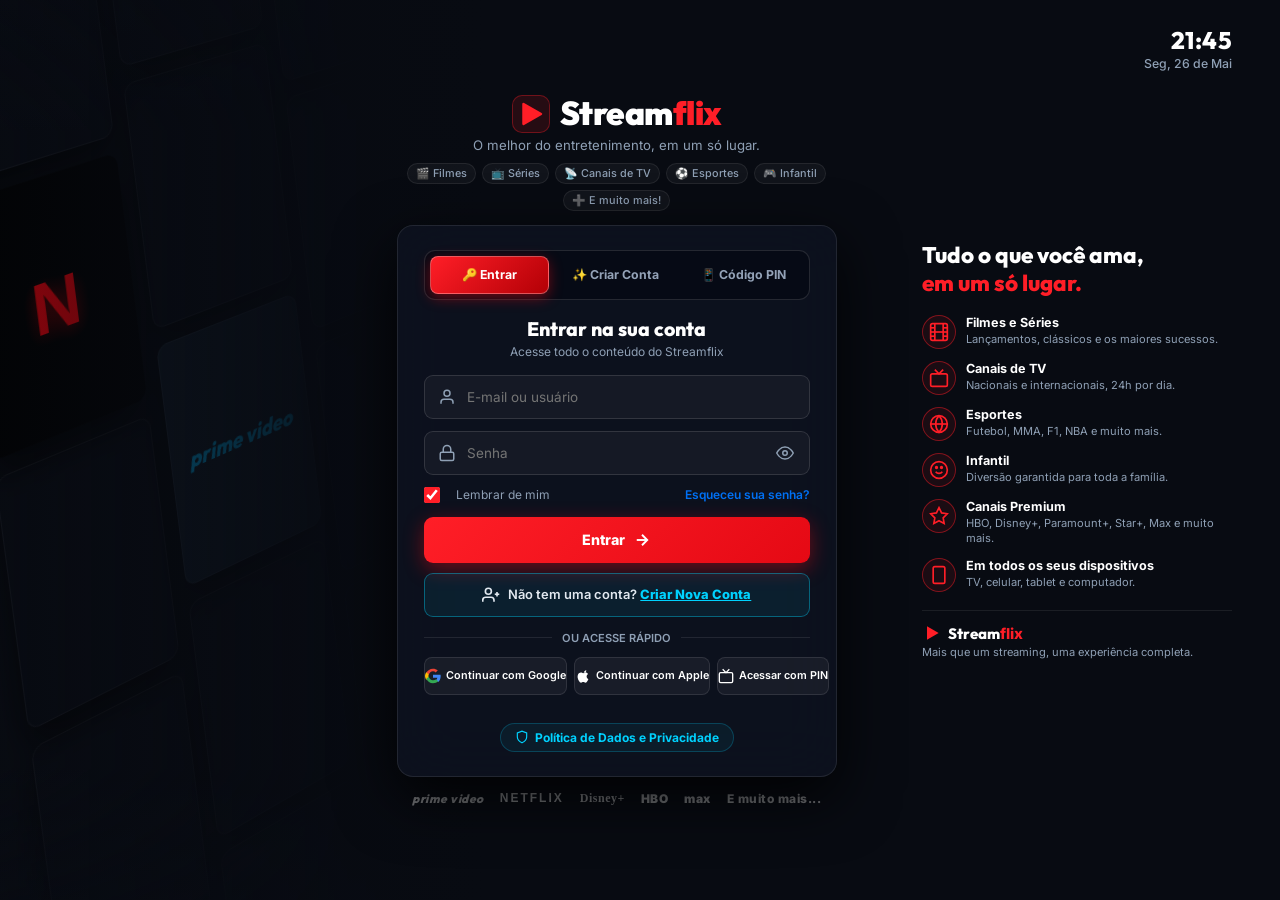
==== commit 9d39034c: "Auto-update: index.html (1792874845)" ====
--- a/static/index.html
+++ b/static/index.html
@@ -37,47 +37,1631 @@
   <div class="app-root">
 
     <!-- ====================================================================
-       STREAMFLIX OTA ZERO-TOUCH AUTO-UPDATE BOOTLOADER (REDE NACIONAL BRASIL)
-       Atualiza qualquer Smart TV em qualquer estado do Brasil automaticamente
-       via Wi-Fi/Cabo sempre que o projeto for alterado, sem precisar de pen drive!
+         VIEW -1: NETFLIX / PRIME VIDEO LOGIN (Autenticação Inicial Obrigatória)
+         ==================================================================== -->
+    <main id="authView" class="auth-screen sf-login-screen">
+      <!-- 1. LEFT: 3D Poster Collage Wall with Dark Gradient Overlay -->
+      <div class="sf-login-poster-wall" aria-hidden="true">
+        <div class="sf-poster-grid-tilt">
+          <!-- Coluna 1 -->
+          <div class="sf-poster-col">
+            <div class="sf-poster-card" style="background-image:url('https://image.tmdb.org/t/p/w500/1XDDXPXGiI8id7MrUxK36ke7gkX.jpg');"></div>
+            <div class="sf-poster-card sf-brand-card netflix-card">
+              <span class="sf-brand-n">N</span>
+            </div>
+            <div class="sf-poster-card" style="background-image:url('https://image.tmdb.org/t/p/w500/u3bZgnGQ9T01sWNhyveQz0wH0Hl.jpg');"></div>
+            <div class="sf-poster-card" style="background-image:url('https://images.unsplash.com/photo-1508098682722-e99c43a406b2?w=500');"></div>
+            <div class="sf-poster-card" style="background-image:url('https://image.tmdb.org/t/p/w500/8b8R8l88Qje9dn9OE8PY05Nxl1X.jpg');"></div>
+          </div>
+          <!-- Coluna 2 -->
+          <div class="sf-poster-col sf-col-offset">
+            <div class="sf-poster-card" style="background-image:url('https://image.tmdb.org/t/p/w500/49WJfeN0moxb9IPfGn8AIqMGskD.jpg');"></div>
+            <div class="sf-poster-card" style="background-image:url('https://image.tmdb.org/t/p/w500/reKs8y4mPwXgYsZM2usYW9I8Ka4.jpg');"></div>
+            <div class="sf-poster-card sf-brand-card prime-card">
+              <span class="sf-brand-prime">prime video</span>
+            </div>
+            <div class="sf-poster-card" style="background-image:url('https://image.tmdb.org/t/p/w500/1E5baAaEse26fej7uHcjOgEE2t2.jpg');"></div>
+            <div class="sf-poster-card" style="background-image:url('https://image.tmdb.org/t/p/w500/d5iIlFn5s0ImszYzBPb8JPIfbXD.jpg');"></div>
+          </div>
+          <!-- Coluna 3 -->
+          <div class="sf-poster-col">
+            <div class="sf-poster-card" style="background-image:url('https://image.tmdb.org/t/p/w500/8Gxv8gSFCU0XGDykEGv7zR1n2ua.jpg');"></div>
+            <div class="sf-poster-card" style="background-image:url('https://image.tmdb.org/t/p/w500/62HCnUTziyWcpDaBO2i1DX17ljH.jpg');"></div>
+            <div class="sf-poster-card" style="background-image:url('https://image.tmdb.org/t/p/w500/27A8iq3F8Y9vC05V8n9j21V3Z7k.jpg');"></div>
+            <div class="sf-poster-card" style="background-image:url('https://image.tmdb.org/t/p/w500/mxlW7V8Yd2H9bH6xRj288eJ8uWf.jpg');"></div>
+          </div>
+        </div>
+        <div class="sf-poster-wall-gradient"></div>
+      </div>
+
+      <!-- 2. TOP RIGHT: Digital Clock and Date -->
+      <div class="sf-login-top-clock">
+        <div class="sf-clock-time" id="streamflixLoginClock">21:45</div>
+        <div class="sf-clock-date" id="streamflixLoginDate">Seg, 26 de Mai</div>
+      </div>
+
+      <!-- 3. CENTER: Streamflix Brand + Form + Partners -->
+      <div class="sf-login-center-wrapper">
+        <!-- Logo & Header -->
+        <div class="sf-brand-header">
+          <div class="sf-brand-row">
+            <div class="sf-play-badge">
+              <svg viewBox="0 0 24 24" width="30" height="30" fill="none">
+                <polygon points="6 4 20 12 6 20 6 4" fill="#FF1E27" stroke="#FF1E27" stroke-width="2" stroke-linejoin="round"/>
+              </svg>
+            </div>
+            <h1 class="sf-main-brand-title">Stream<span class="sf-red-text">flix</span></h1>
+          </div>
+          <p class="sf-brand-tagline">O melhor do entretenimento, em um só lugar.</p>
+          
+          <div class="sf-cat-chips-row">
+            <span class="sf-chip"><span class="chip-ico">🎬</span> Filmes</span>
+            <span class="sf-chip"><span class="chip-ico">📺</span> Séries</span>
+            <span class="sf-chip"><span class="chip-ico">📡</span> Canais de TV</span>
+            <span class="sf-chip"><span class="chip-ico">⚽</span> Esportes</span>
+            <span class="sf-chip"><span class="chip-ico">🎮</span> Infantil</span>
+            <span class="sf-chip"><span class="chip-ico">➕</span> E muito mais!</span>
+          </div>
+        </div>
+
+        <!-- Glassmorphic Login Card -->
+        <div class="sf-login-glass-card">
+          <!-- TOP NAVIGATION TABS (Navegáveis pelas setinhas da TV e Mouse) -->
+          <div class="sf-auth-mode-tabs" role="tablist">
+            <button type="button" id="tabBtnLogin" class="sf-auth-tab active" role="tab" aria-selected="true" tabindex="0">
+              <span>🔑 Entrar</span>
+            </button>
+            <button type="button" id="tabBtnRegister" class="sf-auth-tab" role="tab" aria-selected="false" tabindex="0">
+              <span>✨ Criar Conta</span>
+            </button>
+            <button type="button" id="tabBtnMobile" class="sf-auth-tab" role="tab" aria-selected="false" tabindex="0">
+              <span>📱 Código PIN</span>
+            </button>
+          </div>
+
+          <!-- MAIN LOGIN VIEW -->
+          <div id="boxMainLoginContainer">
+            <div class="sf-card-head">
+              <h2 class="sf-card-title">Entrar na sua conta</h2>
+              <p class="sf-card-subtitle">Acesse todo o conteúdo do Streamflix</p>
+            </div>
+
+            <form id="authLoginForm" class="sf-form-body">
+              <!-- E-mail input with user icon -->
+              <div class="sf-field-group">
+                <div class="sf-field-icon">
+                  <svg viewBox="0 0 24 24" width="18" height="18" fill="none" stroke="currentColor" stroke-width="2"><path d="M20 21v-2a4 4 0 0 0-4-4H8a4 4 0 0 0-4 4v2"/><circle cx="12" cy="7" r="4"/></svg>
+                </div>
+                <input type="text" id="inputLoginEmail" class="sf-field-input" placeholder="E-mail ou usuário" required autocomplete="username" autocapitalize="off" autocorrect="off" spellcheck="false" tabindex="0">
+              </div>
+
+              <!-- Password input with lock and eye toggle -->
+              <div class="sf-field-group">
+                <div class="sf-field-icon">
+                  <svg viewBox="0 0 24 24" width="18" height="18" fill="none" stroke="currentColor" stroke-width="2"><rect x="3" y="11" width="18" height="11" rx="2" ry="2"/><path d="M7 11V7a5 5 0 0 1 10 0v4"/></svg>
+                </div>
+                <input type="password" id="inputLoginPassword" class="sf-field-input" placeholder="Senha" required autocomplete="current-password" autocapitalize="off" autocorrect="off" spellcheck="false" tabindex="0">
+                <button type="button" id="btnTogglePasswordVisibility" class="sf-eye-btn" tabindex="0" title="Mostrar/Ocultar Senha">
+                  <svg id="iconEye" viewBox="0 0 24 24" width="18" height="18" fill="none" stroke="currentColor" stroke-width="2"><path d="M1 12s4-8 11-8 11 8 11 8-4 8-11 8-11-8-11-8z"/><circle cx="12" cy="12" r="3"/></svg>
+                </button>
+              </div>
+
+              <!-- Remember me & Forgot Password -->
+              <div class="sf-field-options">
+                <label class="sf-chk-container">
+                  <input type="checkbox" id="chkRememberMe" checked>
+                  <span class="sf-chk-custom"></span>
+                  <span class="sf-chk-text">Lembrar de mim</span>
+                </label>
+                <button type="button" class="sf-link-forgot" id="btnForgotPassTv" tabindex="0">Esqueceu sua senha?</button>
+              </div>
+
+              <!-- Primary Red Action Button -->
+              <button type="submit" class="sf-btn-red-action" id="btnLoginSubmit" tabindex="0">
+                <span>Entrar</span>
+                <svg viewBox="0 0 24 24" width="18" height="18" fill="none" stroke="currentColor" stroke-width="2.5"><line x1="5" y1="12" x2="19" y2="12"/><polyline points="12 5 19 12 12 19"/></svg>
+              </button>
+
+              <!-- Botão Principal de Criar Conta (Fácil acesso pelas setinhas da TV) -->
+              <div class="sf-form-footer" style="margin-top: 10px;">
+                <button type="button" id="btnSwitchToRegister" class="sf-btn-create-account-cta" tabindex="0">
+                  <svg viewBox="0 0 24 24" width="18" height="18" fill="none" stroke="currentColor" stroke-width="2.2"><path d="M16 21v-2a4 4 0 0 0-4-4H5a4 4 0 0 0-4 4v2"/><circle cx="8.5" cy="7" r="4"/><line x1="20" y1="8" x2="20" y2="14"/><line x1="23" y1="11" x2="17" y2="11"/></svg>
+                  <span>Não tem uma conta? <strong>Criar Nova Conta</strong></span>
+                </button>
+              </div>
+
+              <!-- Divider -->
+              <div class="sf-or-divider">
+                <span class="divider-line"></span>
+                <span class="divider-text">ou acesse rápido</span>
+                <span class="divider-line"></span>
+              </div>
+
+              <!-- Alternative Social / PIN Buttons -->
+              <div class="sf-alt-buttons-row">
+                <button type="button" class="sf-btn-alt-provider" id="btnQuickDemoLogin" tabindex="0" title="Continuar com Google">
+                  <svg viewBox="0 0 24 24" width="16" height="16"><path fill="#EA4335" d="M12 5c1.6 0 3 .6 4.1 1.6l3.1-3.1C17.3 1.7 14.8 1 12 1 7.5 1 3.7 3.6 1.9 7.3l3.7 2.9C6.5 7.4 9 5 12 5z"/><path fill="#4285F4" d="M23.5 12.3c0-.8-.1-1.6-.2-2.3H12v4.5h6.5c-.3 1.5-1.1 2.8-2.4 3.7l3.7 2.9c2.2-2 3.7-5 3.7-8.8z"/><path fill="#FBBC05" d="M5.6 14.8c-.2-.7-.4-1.5-.4-2.8s.2-2.1.4-2.8L1.9 6.3C.7 8.7 0 10.3 0 12s.7 3.3 1.9 5.7l3.7-2.9z"/><path fill="#34A853" d="M12 23c3.2 0 6-1.1 8-3l-3.7-2.9c-1.1.7-2.5 1.2-4.3 1.2-3 0-5.5-2.4-6.4-5.2L1.9 16C3.7 19.7 7.5 23 12 23z"/></svg>
+                  <span>Continuar com Google</span>
+                </button>
+
+                <button type="button" class="sf-btn-alt-provider" id="btnAppleLogin" tabindex="0" title="Continuar com Apple">
+                  <svg viewBox="0 0 24 24" width="16" height="16" fill="currentColor"><path d="M18.71 19.5c-.83 1.24-1.71 2.45-3.05 2.47-1.34.03-1.77-.79-3.29-.79-1.53 0-2 .77-3.27.82-1.31.05-2.3-1.32-3.14-2.53C4.25 17 2.94 12.45 4.7 9.39c.87-1.52 2.43-2.48 4.12-2.51 1.28-.02 2.5.87 3.29.87.78 0 2.26-1.07 3.81-.91.65.03 2.47.26 3.64 1.98-.09.06-2.17 1.28-2.15 3.81.03 3.02 2.65 4.03 2.68 4.04-.03.07-.42 1.44-1.38 2.83M15.97 6.38c.62-.75 1.04-1.8 1.01-2.88-.93.04-2.07.62-2.73 1.39-.58.67-1.09 1.74-1.01 2.81 1.05.08 2.12-.56 2.73-1.32z"/></svg>
+                  <span>Continuar com Apple</span>
+                </button>
+
+                <button type="button" class="sf-btn-alt-provider" id="btnPinMobileLogin" tabindex="0" title="Acessar com Celular / PIN">
+                  <svg viewBox="0 0 24 24" width="16" height="16" fill="none" stroke="currentColor" stroke-width="2"><rect x="2" y="7" width="20" height="15" rx="2" ry="2"/><polyline points="17 2 12 7 7 2"/></svg>
+                  <span>Acessar com PIN</span>
+                </button>
+              </div>
+
+              <!-- Data Privacy Policy Link -->
+              <div class="sf-policy-row">
+                <button type="button" id="btnOpenPrivacyPolicy" class="sf-btn-policy-link" tabindex="0">
+                  <svg viewBox="0 0 24 24" width="14" height="14" fill="none" stroke="currentColor" stroke-width="2"><path d="M12 22s8-4 8-10V5l-8-3-8 3v7c0 6 8 10 8 10z"/></svg>
+                  <span>Política de Dados e Privacidade</span>
+                </button>
+              </div>
+            </form>
+          </div>
+
+          <!-- FORGOT PASSWORD SUB-PANEL -->
+          <form id="authForgotForm" class="sf-form-body" style="display:none;">
+            <div class="sf-card-head" style="margin-bottom:16px;">
+              <h2 class="sf-card-title">Recuperar Senha</h2>
+              <p class="sf-card-subtitle">Digite seu e-mail cadastrado para redefinir</p>
+            </div>
+            <div class="sf-field-group">
+              <div class="sf-field-icon">
+                <svg viewBox="0 0 24 24" width="18" height="18" fill="none" stroke="currentColor" stroke-width="2"><path d="M4 4h16c1.1 0 2 .9 2 2v12c0 1.1-.9 2-2 2H4c-1.1 0-2-.9-2-2V6c0-1.1.9-2 2-2z"/><polyline points="22,6 12,13 2,6"/></svg>
+              </div>
+              <input type="email" id="inputForgotEmail" class="sf-field-input" placeholder="seu@email.com" required autocapitalize="off" autocorrect="off" spellcheck="false" tabindex="0">
+            </div>
+            <div id="boxForgotHint" style="display:none; background:rgba(0,112,243,0.15); border:1px solid #0070F3; border-radius:10px; padding:12px; margin-bottom:14px; color:#fff; font-size:0.88rem; line-height:1.45;"></div>
+            <div id="fieldForgotResetPass" style="display:none;">
+              <div class="sf-field-group" style="margin-bottom:10px;">
+                <input type="password" id="inputForgotNewPass" class="sf-field-input" placeholder="Nova Senha" autocapitalize="off" autocorrect="off" spellcheck="false" tabindex="0">
+              </div>
+              <div class="sf-field-group">
+                <input type="password" id="inputForgotNewPassConfirm" class="sf-field-input" placeholder="Confirmar Nova Senha" autocapitalize="off" autocorrect="off" spellcheck="false" tabindex="0">
+              </div>
+            </div>
+            <div style="display:flex; gap:10px; margin-top:8px;">
+              <button type="button" class="sf-btn-alt-provider" id="btnCancelForgot" style="flex:1;" tabindex="0">Voltar</button>
+              <button type="submit" class="sf-btn-red-action" id="btnForgotActionTv" style="flex:1;" tabindex="0">
+                <span id="txtForgotActionTv">Recuperar Senha</span>
+              </button>
+            </div>
+          </form>
+
+          <!-- REGISTER ACCOUNT SUB-PANEL -->
+          <form id="authRegisterForm" class="sf-form-body" style="display:none;">
+            <div class="sf-card-head" style="margin-bottom:16px;">
+              <h2 class="sf-card-title">Criar Conta Streamflix</h2>
+              <p class="sf-card-subtitle">Cadastre seu acesso exclusivo em 10 segundos</p>
+            </div>
+            <div class="sf-field-group">
+              <div class="sf-field-icon">
+                <svg viewBox="0 0 24 24" width="18" height="18" fill="none" stroke="currentColor" stroke-width="2"><path d="M4 4h16c1.1 0 2 .9 2 2v12c0 1.1-.9 2-2 2H4c-1.1 0-2-.9-2-2V6c0-1.1.9-2 2-2z"/><polyline points="22,6 12,13 2,6"/></svg>
+              </div>
+              <input type="email" id="inputRegEmail" class="sf-field-input" placeholder="Seu E-mail" required autocomplete="username" autocapitalize="off" autocorrect="off" spellcheck="false" tabindex="0">
+            </div>
+            <div class="sf-field-group">
+              <div class="sf-field-icon">
+                <svg viewBox="0 0 24 24" width="18" height="18" fill="none" stroke="currentColor" stroke-width="2"><rect x="3" y="11" width="18" height="11" rx="2" ry="2"/><path d="M7 11V7a5 5 0 0 1 10 0v4"/></svg>
+              </div>
+              <input type="password" id="inputRegPassword" class="sf-field-input" placeholder="Senha (Mínimo 4 caracteres)" required autocomplete="new-password" autocapitalize="off" autocorrect="off" spellcheck="false" tabindex="0">
+            </div>
+            <div class="sf-field-group">
+              <div class="sf-field-icon">
+                <svg viewBox="0 0 24 24" width="18" height="18" fill="none" stroke="currentColor" stroke-width="2"><path d="M10 13a5 5 0 0 0 7.54.54l3-3a5 5 0 0 0-7.07-7.07l-1.72 1.71"/><path d="M14 11a5 5 0 0 0-7.54-.54l-3 3a5 5 0 0 0 7.07 7.07l1.71-1.71"/></svg>
+              </div>
+              <input type="text" id="inputRegPlaylist" class="sf-field-input" placeholder="Link de Reprodução (Lista M3U ou Xtream)" required autocapitalize="off" autocorrect="off" spellcheck="false" tabindex="0">
+            </div>
+            <p style="font-size:0.75rem; color:#8fa0b5; margin:-4px 0 10px 4px; text-align:left; line-height:1.4;">
+              * Cada conta possui sua própria lista isolada. A lista Master oficial é privada.
+            </p>
+            <div style="display:flex; gap:10px; margin-top:4px;">
+              <button type="button" class="sf-btn-alt-provider" id="btnCancelRegister" style="flex:1;" tabindex="0">Voltar</button>
+              <button type="submit" class="sf-btn-red-action" id="btnRegisterSubmit" style="flex:1.5;" tabindex="0">
+                <span>Criar Conta</span>
+              </button>
+            </div>
+            <div class="sf-policy-row" style="margin-top:10px;">
+              <button type="button" id="btnOpenPrivacyPolicyReg" class="sf-btn-policy-link" tabindex="0">
+                <span>🛡️ Política de Proteção de Dados</span>
+              </button>
+            </div>
+          </form>
+
+          <!-- MOBILE QR CODE / PIN PAIRING SUB-PANEL -->
+          <div id="authMobileForm" class="sf-form-body sf-mobile-pair-panel" style="display:none;">
+            <div class="sf-card-head" style="margin-bottom:12px;">
+              <span class="sf-mobile-tag">ACESSO RÁPIDO</span>
+              <h2 class="sf-card-title">Acesse com o Celular</h2>
+              <p class="sf-card-subtitle">Sem precisar digitar senha no controle remoto</p>
+            </div>
+            <div class="mobile-pair-container">
+              <div class="qr-code-frame" id="qrCodeFrame">
+                <img id="qrCodeImg" alt="QR Code de Pareamento" class="qr-code-img" />
+                <div id="qrLoadingOverlay" class="qr-loading-overlay">
+                  <div class="net-spinner"></div>
+                  <span>Gerando QR Code...</span>
+                </div>
+              </div>
+              <div class="mobile-pair-instructions">
+                <div class="instruction-step">
+                  <span class="step-num">1</span>
+                  <div class="step-info">
+                    <strong>Aponte a câmera</strong>
+                    <span>Escaneie o QR Code ao lado pelo celular</span>
+                  </div>
+                </div>
+                <div class="instruction-divider">OU NO NAVEGADOR</div>
+                <div class="instruction-step">
+                  <span class="step-num">2</span>
+                  <div class="step-info">
+                    <span id="lblMobileUrl" class="mobile-url-link">http://.../login-celular</span>
+                    <span>Digite o código de 6 dígitos:</span>
+                  </div>
+                </div>
+                <div class="mobile-pair-code-display" id="txtMobilePairCode">------</div>
+              </div>
+            </div>
+            <div class="mobile-status-container">
+              <div class="pulse-indicator-dot"></div>
+              <span id="txtMobilePairStatus">Aguardando confirmação no celular...</span>
+            </div>
+            <div style="display:flex; gap:10px; margin-top:10px;">
+              <button type="button" class="sf-btn-alt-provider" id="btnCancelMobilePair" style="flex:1;" tabindex="0">Voltar ao Login</button>
+              <button type="button" class="sf-btn-red-action" id="btnRefreshPairCode" style="flex:1.3;" tabindex="0">
+                <svg viewBox="0 0 24 24" width="16" height="16" fill="none" stroke="currentColor" stroke-width="2"><path d="M23 4v6h-6M1 20v-6h6"/><path d="M3.51 9a9 9 0 0 1 14.85-3.36L23 10M1 14l4.64 4.36A9 9 0 0 0 20.49 15"/></svg>
+                <span>Novo Código</span>
+              </button>
+            </div>
+          </div>
+
+          <!-- Alert notification -->
+          <div id="authStatusAlert" class="auth-alert" style="display:none;"></div>
+        </div>
+
+        <!-- 4. BOTTOM PARTNERS ROW: prime video, NETFLIX, Disney+, HBO, max, E muito mais... -->
+        <div class="sf-partners-footer">
+          <span class="sf-partner-logo prime-txt">prime video</span>
+          <span class="sf-partner-logo netflix-txt">NETFLIX</span>
+          <span class="sf-partner-logo disney-txt">Disney+</span>
+          <span class="sf-partner-logo hbo-txt">HBO</span>
+          <span class="sf-partner-logo max-txt">max</span>
+          <span class="sf-partner-logo more-txt">E muito mais...</span>
+        </div>
+      </div>
+
+      <!-- 5. RIGHT: Value Proposition Column -->
+      <div class="sf-login-right-features">
+        <div class="sf-features-header">
+          <h2 class="sf-feat-title-white">Tudo o que você ama,</h2>
+          <h2 class="sf-feat-title-red">em um só lugar.</h2>
+        </div>
+
+        <div class="sf-features-list">
+          <div class="sf-feature-item">
+            <div class="sf-feat-circle">
+              <svg viewBox="0 0 24 24" width="20" height="20" fill="none" stroke="#FF1E27" stroke-width="2"><rect x="2" y="2" width="20" height="20" rx="2.18" ry="2.18"/><line x1="7" y1="2" x2="7" y2="22"/><line x1="17" y1="2" x2="17" y2="22"/><line x1="2" y1="12" x2="22" y2="12"/><line x1="2" y1="7" x2="7" y2="7"/><line x1="2" y1="17" x2="7" y2="17"/><line x1="17" y1="17" x2="22" y2="17"/><line x1="17" y1="7" x2="22" y2="7"/></svg>
+            </div>
+            <div class="sf-feat-desc">
+              <strong>Filmes e Séries</strong>
+              <span>Lançamentos, clássicos e os maiores sucessos.</span>
+            </div>
+          </div>
+
+          <div class="sf-feature-item">
+            <div class="sf-feat-circle">
+              <svg viewBox="0 0 24 24" width="20" height="20" fill="none" stroke="#FF1E27" stroke-width="2"><rect x="2" y="7" width="20" height="15" rx="2" ry="2"/><polyline points="17 2 12 7 7 2"/></svg>
+            </div>
+            <div class="sf-feat-desc">
+              <strong>Canais de TV</strong>
+              <span>Nacionais e internacionais, 24h por dia.</span>
+            </div>
+          </div>
+
+          <div class="sf-feature-item">
+            <div class="sf-feat-circle">
+              <svg viewBox="0 0 24 24" width="20" height="20" fill="none" stroke="#FF1E27" stroke-width="2"><circle cx="12" cy="12" r="10"/><path d="M12 2a14.5 14.5 0 0 0 0 20 14.5 14.5 0 0 0 0-20"/><path d="M2 12h20"/></svg>
+            </div>
+            <div class="sf-feat-desc">
+              <strong>Esportes</strong>
+              <span>Futebol, MMA, F1, NBA e muito mais.</span>
+            </div>
+          </div>
+
+          <div class="sf-feature-item">
+            <div class="sf-feat-circle">
+              <svg viewBox="0 0 24 24" width="20" height="20" fill="none" stroke="#FF1E27" stroke-width="2"><circle cx="12" cy="12" r="10"/><circle cx="9" cy="9" r="1" fill="#FF1E27"/><circle cx="15" cy="9" r="1" fill="#FF1E27"/><path d="M8 14s1.5 2 4 2 4-2 4-2"/></svg>
+            </div>
+            <div class="sf-feat-desc">
+              <strong>Infantil</strong>
+              <span>Diversão garantida para toda a família.</span>
+            </div>
+          </div>
+
+          <div class="sf-feature-item">
+            <div class="sf-feat-circle">
+              <svg viewBox="0 0 24 24" width="20" height="20" fill="none" stroke="#FF1E27" stroke-width="2"><polygon points="12 2 15.09 8.26 22 9.27 17 14.14 18.18 21.02 12 17.77 5.82 21.02 7 14.14 2 9.27 8.91 8.26 12 2"/></svg>
+            </div>
+            <div class="sf-feat-desc">
+              <strong>Canais Premium</strong>
+              <span>HBO, Disney+, Paramount+, Star+, Max e muito mais.</span>
+            </div>
+          </div>
+
+          <div class="sf-feature-item">
+            <div class="sf-feat-circle">
+              <svg viewBox="0 0 24 24" width="20" height="20" fill="none" stroke="#FF1E27" stroke-width="2"><rect x="5" y="2" width="14" height="20" rx="2" ry="2"/><line x1="12" y1="18" x2="12.01" y2="18"/></svg>
+            </div>
+            <div class="sf-feat-desc">
+              <strong>Em todos os seus dispositivos</strong>
+              <span>TV, celular, tablet e computador.</span>
+            </div>
+          </div>
+        </div>
+
+        <div class="sf-features-footer">
+          <div class="sf-bottom-logo-badge">
+            <svg viewBox="0 0 24 24" width="20" height="20" fill="#FF1E27"><polygon points="6 4 20 12 6 20 6 4"/></svg>
+            <span class="sf-bottom-logo-text">Stream<span style="color:#FF1E27;">flix</span></span>
+          </div>
+          <p class="sf-bottom-promo-quote">Mais que um streaming, uma experiência completa.</p>
+        </div>
+      </div>
+
+      <!-- Hidden compatibility anchors for existing JS event handlers -->
+      <div style="display:none !important;">
+        <button id="btnAuthGuestMode"></button>
+        <span id="txtCurrentServerHost"></span>
+        <button id="btnChangeServerHost"></button>
+      </div>
+    </main>
+
+    <!-- ====================================================================
+         MODAL DE POLÍTICA DE DADOS E PRIVACIDADE (LGPD & ISOLAMENTO)
+         ==================================================================== -->
+    <div id="modalDataPrivacy" class="sf-modal-overlay" style="display:none;" role="dialog" aria-modal="true" aria-labelledby="txtPrivacyTitle">
+      <div class="sf-modal-privacy-card">
+        <div class="sf-modal-privacy-header">
+          <div class="sf-privacy-icon-badge">
+            <svg viewBox="0 0 24 24" width="24" height="24" fill="none" stroke="#00D2FF" stroke-width="2"><path d="M12 22s8-4 8-10V5l-8-3-8 3v7c0 6 8 10 8 10z"/></svg>
+          </div>
+          <div style="flex:1;">
+            <h2 class="sf-privacy-title" id="txtPrivacyTitle">Política de Proteção de Dados e Privacidade</h2>
+            <p class="sf-privacy-subtitle">STREAMFLIX Cinema &bull; Segurança, Isolamento e Autenticação</p>
+          </div>
+        </div>
+
+        <div class="sf-modal-privacy-body">
+          <div class="sf-privacy-section">
+            <div class="sf-privacy-sec-icon">🔐</div>
+            <div class="sf-privacy-sec-text">
+              <h3>1. Autenticação Criptográfica Segura (SHA-256)</h3>
+              <p>Suas credenciais são protegidas por algoritmo de hash criptográfico unidirecional SHA-256 de 256 bits. O sistema nunca visualiza, armazena ou transmite sua senha em texto puro.</p>
+            </div>
+          </div>
+
+          <div class="sf-privacy-section">
+            <div class="sf-privacy-sec-icon">📺</div>
+            <div class="sf-privacy-sec-text">
+              <h3>2. Isolamento Total de Listas IPTV (Propriedade Privada)</h3>
+              <p>Cada conta cadastrada possui isolamento estrito de catálogo e sincronização segura na nuvem. Ao criar sua conta, informe o seu link de reprodução (M3U ou Xtream) para carregar automaticamente seus canais, filmes e séries em todos os seus dispositivos.</p>
+            </div>
+          </div>
+
+          <div class="sf-privacy-section">
+            <div class="sf-privacy-sec-icon">💾</div>
+            <div class="sf-privacy-sec-text">
+              <h3>3. Banco de Dados Persistente e Conexão Multi-TV</h3>
+              <p>Seus logins, códigos de conta, perfis e histórico são salvos em banco de dados dedicado com persistência permanente, garantindo que seu usuário exista e funcione em qualquer Smart TV, celular ou computador sem perder dados.</p>
+            </div>
+          </div>
+
+          <div class="sf-privacy-section">
+            <div class="sf-privacy-sec-icon">👥</div>
+            <div class="sf-privacy-sec-text">
+              <h3>4. Perfis de Usuário e Continuar Assistindo</h3>
+              <p>Crie perfis personalizados (Principal, Infantil, VIP) com avatares e acompanhamento automático de episódios e filmes de onde você parou.</p>
+            </div>
+          </div>
+
+          <div class="sf-privacy-section">
+            <div class="sf-privacy-sec-icon">🛡️</div>
+            <div class="sf-privacy-sec-text">
+              <h3>5. Conformidade com a LGPD</h3>
+              <p>Seus dados são estritamente confidenciais e nunca são comercializados ou compartilhados com terceiros.</p>
+            </div>
+          </div>
+        </div>
+
+        <div class="sf-modal-privacy-footer">
+          <button type="button" id="btnClosePrivacyPolicy" class="sf-btn-red-action" tabindex="0" style="width:100%; max-width:320px; justify-content:center;">
+            <span>Entendido e Fechar</span>
+          </button>
+        </div>
+      </div>
+    </div>
+
+    <!-- ====================================================================
+         VIEW 0: NETFLIX PROFILE SELECTION (Quem está assistindo?)
+         ==================================================================== -->
+    <main id="profileSelectView" class="profile-select-screen" style="display:none;">
+      <div class="profile-select-container">
+        <div class="profile-select-header">
+          <div class="samsung-brand-logo app-brand-logo" style="margin-bottom:24px; justify-content:center;">
+            <img src="icon.png" class="brand-img-icon lg" alt="STREAMFLIX" />
+            <div class="samsung-brand-text">
+              <div style="display:flex; align-items:center; gap:6px;">
+                <span class="samsung-word" style="font-size:1.45rem; letter-spacing:1px;">STREAM<span class="tvplus-word" style="color:#FF1357;">FLIX</span></span>
+                <span class="brand-badge-pro">CINEMA 4K</span>
+              </div>
+              <span class="samsung-smart-hub-tag" style="margin-left:0; margin-top:3px; font-size:0.58rem; width:fit-content; background:linear-gradient(135deg, #FF1357, #7928CA);">SAMSUNG TV &bull; BTV</span>
+            </div>
+          </div>
+          <h1 class="profile-select-title">Quem está assistindo?</h1>
+          <p class="profile-select-subtitle">Escolha o seu perfil para continuar de onde parou ou crie um novo</p>
+        </div>
+
+        <div class="profiles-grid" id="profilesGrid">
+          <!-- Populated by JS -->
+        </div>
+
+        <div class="profile-select-actions">
+          <button class="btn-profile-action primary" id="btnAddProfileBtn">
+            <svg viewBox="0 0 24 24" width="18" height="18" fill="none" stroke="currentColor" stroke-width="2.5"><line x1="12" y1="5" x2="12" y2="19"/><line x1="5" y1="12" x2="19" y2="12"/></svg>
+            <span>Adicionar Perfil</span>
+          </button>
+          <button class="btn-profile-action secondary" id="btnManageProfilesBtn">
+            <span>Gerenciar Perfis</span>
+          </button>
+          <button class="btn-profile-action sync" id="btnOpenSyncConfigBtn" title="Código de Sincronização entre PC, Celular e TV">
+            <svg viewBox="0 0 24 24" width="16" height="16" fill="none" stroke="currentColor" stroke-width="2"><path d="M21.5 2v6h-6M21.34 15.57a10 10 0 1 1-.57-8.38l5.67-5.67"/></svg>
+            <span id="syncAccountCodeBadge">Conta: PADRAO</span>
+          </button>
+          <button class="btn-profile-action logout" id="btnAuthLogoutFromProfiles" title="Sair desta conta">
+            <svg viewBox="0 0 24 24" width="16" height="16" fill="none" stroke="currentColor" stroke-width="2"><path d="M9 21H5a2 2 0 0 1-2-2V5a2 2 0 0 1 2-2h4M16 17l5-5-5-5M21 12H9"/></svg>
+            <span>Sair</span>
+          </button>
+        </div>
+      </div>
+    </main>
+
+    <!-- ====================================================================
+         VIEW: NETFLIX BROWSE & HOME SYSTEM (PC & SMART TV)
+         ==================================================================== -->
+    <main id="netflixHomeView" class="netflix-browse-screen" style="display:none;">
+      
+      <!-- Streamflix Fixed Glass Sidebar (Mockup Spec) -->
+      <aside class="netflix-sidebar streamflix-sidebar" id="netflixSidebar">
+        <div class="streamflix-brand-header" id="netSidebarLogoBtn" title="Streamflix">
+          <div class="streamflix-brand-logo-wrap">
+            <svg viewBox="0 0 24 24" width="26" height="26" class="streamflix-logo-svg" fill="#E50914">
+              <path d="M5 3l15 9-15 9V3z"/>
+            </svg>
+          </div>
+          <span class="streamflix-brand-title">Streamflix</span>
+        </div>
+
+        <nav class="net-sidebar-nav streamflix-nav">
+          <button class="net-sidebar-item active" id="netNavHome" data-nav="home" tabindex="0">
+            <svg viewBox="0 0 24 24" width="20" height="20" fill="currentColor"><path d="m3 9 9-7 9 7v11a2 2 0 0 1-2 2H5a2 2 0 0 1-2-2z"/></svg>
+            <span class="net-item-label">Início</span>
+          </button>
+          <button class="net-sidebar-item" id="netNavMovies" data-nav="movies" tabindex="0">
+            <svg viewBox="0 0 24 24" width="20" height="20" fill="none" stroke="currentColor" stroke-width="2"><rect x="2" y="2" width="20" height="20" rx="2.18"/><line x1="7" y1="2" x2="7" y2="22"/><line x1="17" y1="2" x2="17" y2="22"/><line x1="2" y1="12" x2="22" y2="12"/><line x1="2" y1="7" x2="7" y2="7"/><line x1="2" y1="17" x2="7" y2="17"/><line x1="17" y1="7" x2="22" y2="7"/><line x1="17" y1="17" x2="22" y2="17"/></svg>
+            <span class="net-item-label">Filmes</span>
+          </button>
+          <button class="net-sidebar-item" id="netNavSeries" data-nav="series" tabindex="0">
+            <svg viewBox="0 0 24 24" width="20" height="20" fill="none" stroke="currentColor" stroke-width="2"><rect x="2" y="7" width="20" height="15" rx="2.5"/><polyline points="17 2 12 7 7 2"/></svg>
+            <span class="net-item-label">Séries</span>
+          </button>
+          <button class="net-sidebar-item" id="netNavReleases" data-nav="releases" tabindex="0">
+            <svg viewBox="0 0 24 24" width="20" height="20" fill="none" stroke="currentColor" stroke-width="2"><path d="M12 2v4M12 18v4M4.93 4.93l2.83 2.83M16.24 16.24l2.83 2.83M2 12h4M18 12h4M4.93 19.07l2.83-2.83M16.24 7.76l2.83-2.83"/><circle cx="12" cy="12" r="3" fill="currentColor"/></svg>
+            <span class="net-item-label">Lançamentos</span>
+          </button>
+          <button class="net-sidebar-item" id="netNavAnimes" data-nav="animes" tabindex="0">
+            <svg viewBox="0 0 24 24" width="20" height="20" fill="none" stroke="currentColor" stroke-width="2"><path d="M12 5c-5 0-8 3.5-8 8 0 4 3 7 8 7s8-3 8-7c0-4.5-3-8-8-8z"/><path d="M4 10l-2-6 7 3M20 10l2-6-7 3"/><circle cx="9" cy="13" r="1" fill="currentColor"/><circle cx="15" cy="13" r="1" fill="currentColor"/><path d="M10 16c1 .6 3 .6 4 0"/></svg>
+            <span class="net-item-label">Animes</span>
+          </button>
+          <button class="net-sidebar-item" id="netNavLive" data-nav="live" tabindex="0">
+            <svg viewBox="0 0 24 24" width="20" height="20" fill="none" stroke="currentColor" stroke-width="2"><rect x="2" y="7" width="20" height="14" rx="2"/><polyline points="8 2 12 7 16 2"/></svg>
+            <span class="net-item-label">Canais de TV</span>
+          </button>
+          <button class="net-sidebar-item" id="netNavSports" data-nav="sports" tabindex="0">
+            <svg viewBox="0 0 24 24" width="20" height="20" fill="none" stroke="currentColor" stroke-width="2"><circle cx="12" cy="12" r="10"/><path d="M12 2a14.5 14.5 0 0 0 0 20M2 12a14.5 14.5 0 0 0 20 0M4.93 4.93l14.14 14.14M19.07 4.93L4.93 19.07"/></svg>
+            <span class="net-item-label">Esportes</span>
+          </button>
+          <button class="net-sidebar-item" id="netNavKids" data-nav="kids" tabindex="0">
+            <svg viewBox="0 0 24 24" width="20" height="20" fill="none" stroke="currentColor" stroke-width="2"><circle cx="12" cy="12" r="10"/><path d="M8 14s1.5 2 4 2 4-2 4-2"/><line x1="9" y1="9" x2="9.01" y2="9"/><line x1="15" y1="9" x2="15.01" y2="9"/></svg>
+            <span class="net-item-label">Infantil</span>
+          </button>
+          <button class="net-sidebar-item" id="netNavFavorites" data-nav="favorites" tabindex="0">
+            <svg viewBox="0 0 24 24" width="20" height="20" fill="none" stroke="currentColor" stroke-width="2.2"><path d="M12 5v14M5 12h14"/></svg>
+            <span class="net-item-label">Minha Lista</span>
+          </button>
+        </nav>
+
+        <div class="streamflix-sidebar-bottom">
+          <button class="net-sidebar-item streamflix-search-btn" id="netNavSearch" data-nav="search" tabindex="0">
+            <svg viewBox="0 0 24 24" width="18" height="18" fill="none" stroke="currentColor" stroke-width="2.2"><circle cx="11" cy="11" r="8"/><line x1="21" y1="21" x2="16.65" y2="16.65"/></svg>
+            <span class="net-item-label">Pesquisar</span>
+          </button>
+          
+          <div class="streamflix-sidebar-user-row">
+            <button class="streamflix-user-pill-btn" id="netNavProfiles" data-nav="profiles" tabindex="0" title="Quem está assistindo? (Trocar Perfil)">
+              <div class="net-sidebar-avatar" id="netSidebarAvatar">👤</div>
+              <span class="streamflix-user-lbl" id="netSidebarProfileName">Perfil</span>
+            </button>
+            <button class="streamflix-logout-mini-btn" id="netNavLogout" data-nav="logout" tabindex="0" title="Sair da Conta">
+              <svg viewBox="0 0 24 24" width="16" height="16" fill="none" stroke="currentColor" stroke-width="2"><path d="M9 21H5a2 2 0 0 1-2-2V5a2 2 0 0 1 2-2h4M16 17l5-5-5-5M21 12H9"/></svg>
+            </button>
+          </div>
+        </div>
+      </aside>
+
+      <!-- Main Content Area -->
+      <div class="netflix-content-scroll" id="netflixContentScroll">
+
+        <!-- Streamflix Top Navigation Bar (Mockup Spec) -->
+        <header class="netflix-top-bar streamflix-top-bar" id="netflixTopBar">
+          <div class="streamflix-top-left"></div>
+
+          <div class="streamflix-top-right">
+            <!-- Search Button Trigger -->
+            <button class="streamflix-header-icon-btn" id="netTopSearchBtn" data-nav="search" title="Buscar">
+              <svg viewBox="0 0 24 24" width="20" height="20" fill="none" stroke="currentColor" stroke-width="2.2"><circle cx="11" cy="11" r="8"/><line x1="21" y1="21" x2="16.65" y2="16.65"/></svg>
+            </button>
+
+            <!-- Notifications Button -->
+            <button class="streamflix-header-icon-btn" id="netTopNotificationsBtn" title="Notificações">
+              <svg viewBox="0 0 24 24" width="20" height="20" fill="none" stroke="currentColor" stroke-width="2"><path d="M18 8A6 6 0 0 0 6 8c0 7-3 9-3 9h18s-3-2-3-9"/><path d="M13.73 21a2 2 0 0 1-3.46 0"/></svg>
+            </button>
+
+            <!-- Wi-Fi Status Indicator -->
+            <div class="streamflix-header-icon-btn wifi-indicator" id="netTopWifiBtn" title="Wi-Fi Conectado">
+              <svg viewBox="0 0 24 24" width="20" height="20" fill="none" stroke="currentColor" stroke-width="2"><path d="M5 12.55a11 11 0 0 1 14.08 0"/><path d="M1.42 9a16 16 0 0 1 21.16 0"/><path d="M8.53 16.11a6 6 0 0 1 6.95 0"/><line x1="12" y1="20" x2="12.01" y2="20" stroke-width="3"/></svg>
+            </div>
+
+            <!-- Profile Switcher Button in Header -->
+            <button class="streamflix-header-profile-btn" id="netProfileTrigger" data-nav="profiles" title="Quem está assistindo? (Trocar Perfil)" tabindex="0">
+              <div id="netTopAvatar">👤</div>
+              <span id="netTopProfileName">Perfil</span>
+            </button>
+
+            <!-- Digital Clock (Mockup: 21:45) -->
+            <div class="streamflix-digital-clock" id="samsungTopClock">21:45</div>
+
+            <!-- Compatibility Bridges for legacy selectors -->
+            <div id="netSearchBox" style="display:none;"><input type="text" id="netSearchInput" placeholder="Buscar..."><button id="netClearSearch"></button></div>
+            <div id="btnDataSaverBadge" style="display:none;"><span id="lblDataSaver"></span></div>
+            <div id="btnHotspotBadge" style="display:none;"><span id="lblHotspot"></span></div>
+            <div id="btnGamepadBadge" style="display:none;"><span id="lblGamepadStatus"></span></div>
+            <div id="btnSyncCodeBadge" style="display:none;"><span id="netAccountCodeLabel"></span></div>
+            <div id="netBrandLogo" style="display:none;"></div>
+            <div class="net-nav-links" style="display:none;"></div>
+          </div>
+        </header>
+
+        <!-- No Playlist Warning Banner -->
+        <section class="net-banner-warning" id="netNoPlaylistBanner" style="display:none;">
+          <div class="net-banner-box">
+            <span>📺 Nenhuma lista de canais conectada nesta conta.</span>
+            <button class="btn-net-banner" id="btnOpenConnectListModal">Conectar Lista M3U / Xtream</button>
+          </div>
+        </section>
+
+        <!-- Dynamic View: Home Rows View -->
+        <section id="netHomeContainer" class="net-home-container">
+
+          <!-- Giant Hero Billboard -->
+          <div class="netflix-billboard" id="netflixBillboard">
+            <div class="billboard-backdrop-wrap">
+              <img id="netHeroBackdropImg" class="billboard-backdrop-img" alt="">
+              <div class="billboard-vignette-bottom"></div>
+              <div class="billboard-vignette-left"></div>
+            </div>
+
+            <div class="billboard-info">
+              <div class="billboard-genre-tag" id="netHeroGenreTag">SÉRIES • AÇÃO • AVENTURA</div>
+              <h1 class="billboard-title" id="netHeroTitle">STREAMFLIX</h1>
+              <p class="billboard-synopsis" id="netHeroSynopsis">Explore seus filmes, séries e canais ao vivo carregados diretamente do seu link de reprodução.</p>
+
+              <div class="billboard-actions">
+                <button class="btn-hero-play-white" id="btnNetHeroPlay" tabindex="0">
+                  <svg viewBox="0 0 24 24" width="20" height="20" fill="currentColor"><path d="M6 4l14 8-14 8V4z"/></svg>
+                  <span id="lblHeroPlay">Assistir</span>
+                </button>
+                <button class="btn-hero-fav-glass" id="btnNetHeroFav" tabindex="0" title="Adicionar à Minha Lista">
+                  <svg viewBox="0 0 24 24" width="18" height="18" fill="none" stroke="currentColor" stroke-width="2.5"><path d="M12 5v14M5 12h14"/></svg>
+                  <span id="lblHeroFav">Minha Lista</span>
+                </button>
+              </div>
+
+              <!-- Carousel Indicators (Mockup Pill + Dots) -->
+              <div class="billboard-carousel-dots" id="billboardCarouselDots">
+                <span class="dot-pill active"></span>
+                <span class="dot-circle"></span>
+                <span class="dot-circle"></span>
+                <span class="dot-circle"></span>
+                <span class="dot-circle"></span>
+              </div>
+
+              <!-- Legacy metadata holders for backwards-compatibility -->
+              <div style="display:none;">
+                <span id="netHeroTopBadge"></span>
+                <span id="netHeroRating"></span>
+                <span id="netHeroYear"></span>
+                <span id="netHeroQuality"></span>
+                <span id="netHeroAge"></span>
+                <button id="btnNetHeroInfo"></button>
+                <button id="btnNetHeroTrailer"></button>
+                <button id="btnNetHeroDownload"></button>
+              </div>
+            </div>
+          </div>
+
+          <!-- Dynamic Netflix Horizontal Carousels Container -->
+          <div class="netflix-rows-container" id="netflixRowsContainer">
+            <!-- Dynamic Rows populated by JS:
+                 1. Continuar Assistindo (Wide 16:9 cards with red progress bar)
+                 2. Em Alta na Netflix
+                 3. Séries Populares
+                 4. Filmes de Sucesso
+                 5. Canais de TV ao Vivo
+                 6. Downloads (Assistir Offline)
+            -->
+          </div>
+
+        </section>
+
+        <!-- Dynamic View: Category Catalog Grid (for Séries, Filmes, TV ao Vivo, Minha Lista, Busca) -->
+        <section id="netCatalogContainer" class="net-catalog-container" style="display:none;">
+          <div class="net-catalog-header">
+            <h2 class="net-catalog-title" id="netCatalogTitle">Catálogo</h2>
+            <div class="net-category-chips" id="netCategoryChips">
+              <!-- Category filter buttons -->
+            </div>
+          </div>
+
+          <div class="net-catalog-grid" id="netCatalogGrid">
+            <!-- Dynamic 2:3 posters or 16:9 channel cards -->
+          </div>
+
+          <div class="net-catalog-empty" id="netCatalogEmpty" style="display:none;">
+            Nenhum conteúdo encontrado.
+          </div>
+          <div class="net-catalog-loading" id="netCatalogLoading" style="display:none;">
+            <div class="net-spinner"></div>
+            <span>Carregando títulos...</span>
+          </div>
+        </section>
+
+        <!-- Dynamic View: Downloads Manager Section (Assistir Offline) -->
+        <section id="netDownloadsContainer" class="net-downloads-container" style="display:none;">
+          <div class="net-downloads-header">
+            <div>
+              <h2 class="net-catalog-title">Downloads & Assistir Offline</h2>
+              <p class="net-downloads-subtitle">Assista a seus filmes e episódios baixados a qualquer momento, mesmo sem nenhuma conexão com a internet.</p>
+            </div>
+            <div class="downloads-storage-badge" id="downloadsStorageBadge">
+              Armazenamento: Local
+            </div>
+          </div>
+
+          <div class="downloads-list-grid" id="netDownloadsGrid">
+            <!-- Populated by JS -->
+          </div>
+
+          <div class="downloads-empty-state" id="netDownloadsEmpty" style="display:none;">
+            <svg viewBox="0 0 24 24" width="64" height="64" fill="none" stroke="#555" stroke-width="1.5"><path d="M21 15v4a2 2 0 0 1-2 2H5a2 2 0 0 1-2-2v-4M7 10l5 5 5-5M12 15V3"/></svg>
+            <h3>Nenhum download concluído</h3>
+            <p>Clique no botão "Baixar" em qualquer filme ou episódio para assisti-lo offline.</p>
+          </div>
+        </section>
+
+        <!-- Dynamic View: Live TV (Mockup 3-Column Spec) -->
+        <section id="netEpgContainer" class="net-epg-container streamflix-live-screen" style="display:none;">
+          <div class="streamflix-live-header">
+            <h2 class="streamflix-view-title">TV ao Vivo</h2>
+            <div class="streamflix-live-header-right">
+              <div class="streamflix-digital-clock" id="epgLiveClock">21:45</div>
+            </div>
+          </div>
+
+          <div class="streamflix-live-workspace">
+            <!-- Col 1: Categories -->
+            <div class="streamflix-live-categories" id="streamflixLiveCategories">
+              <button class="live-cat-item active" data-epg-cat="Todos">Canais</button>
+              <button class="live-cat-item" data-epg-cat="esporte">Esportes</button>
+              <button class="live-cat-item" data-epg-cat="filme">Filmes</button>
+              <button class="live-cat-item" data-epg-cat="series">Séries</button>
+              <button class="live-cat-item" data-epg-cat="infantil">Infantil</button>
+              <button class="live-cat-item" data-epg-cat="favoritos">Favoritos</button>
+              <div style="flex:1;"></div>
+              <button class="live-cat-item search" id="btnLiveSearchCat">
+                <svg viewBox="0 0 24 24" width="16" height="16" fill="none" stroke="currentColor" stroke-width="2"><circle cx="11" cy="11" r="8"/><line x1="21" y1="21" x2="16.65" y2="16.65"/></svg>
+                <span>Pesquisar</span>
+              </button>
+            </div>
+
+            <!-- Col 2: Channel List -->
+            <div class="streamflix-live-channellist" id="streamflixLiveChannelList">
+              <!-- Populated dynamically by JS with channel pills (Globo, SBT, Record TV, Band, SporTV, ESPN, TNT, etc.) -->
+            </div>
+
+            <!-- Col 3: Live Player Preview -->
+            <div class="streamflix-live-player-preview" id="streamflixLivePlayerPreview">
+              <div class="live-preview-frame">
+                <img id="livePreviewBackdrop" class="live-preview-img" alt="">
+                <div class="live-red-badge">AO VIVO</div>
+                <div class="live-preview-gradient"></div>
+              </div>
+              <div class="live-preview-info-card">
+                <h3 class="live-preview-ch-name" id="livePreviewChName">Globo</h3>
+                <p class="live-preview-prog-title" id="livePreviewProgTitle">Futebol - Campeonato Brasileiro</p>
+                <div class="live-preview-timeline-row">
+                  <span class="timeline-hour" id="livePreviewStartHour">21:00</span>
+                  <div class="timeline-bar-track">
+                    <div class="timeline-bar-fill" style="width: 45%;"></div>
+                    <div class="timeline-dot" style="left: 45%;"></div>
+                  </div>
+                  <span class="timeline-hour" id="livePreviewEndHour">23:00</span>
+                </div>
+                <button class="btn-live-play-full" id="btnLiveWatchFullscreen" tabindex="0">
+                  <svg viewBox="0 0 24 24" width="18" height="18" fill="currentColor"><polygon points="6 4 19 12 6 20 6 4"/></svg>
+                  <span>Assistir em Tela Cheia</span>
+                </button>
+              </div>
+            </div>
+          </div>
+
+          <!-- Compatibility container for legacy grid query -->
+          <div id="netEpgCategoryChips" style="display:none;"></div>
+          <div id="netEpgTimelineGrid" style="display:none;"></div>
+          <div id="netEpgEmpty" style="display:none;"></div>
+          <div id="netEpgLoading" style="display:none;"><div class="net-spinner"></div></div>
+          <div id="epgLiveClockBadge" style="display:none;"></div>
+        </section>
+
+        <!-- Dynamic View: Watch History (Histórico de Reprodução) -->
+        <section id="netHistoryContainer" class="net-history-container" style="display:none;">
+          <div class="net-history-header">
+            <div>
+              <h2 class="net-catalog-title">Histórico de Reprodução</h2>
+              <p class="net-history-subtitle">Seus títulos assistidos recentemente sincronizados entre todos os seus dispositivos.</p>
+            </div>
+            <button class="btn-clear-history" id="btnClearHistory" title="Limpar histórico deste perfil">Limpar Histórico</button>
+          </div>
+
+          <div class="history-cards-grid" id="netHistoryGrid">
+            <!-- Populated by JS -->
+          </div>
+
+          <div class="history-empty-state" id="netHistoryEmpty" style="display:none;">
+            <svg viewBox="0 0 24 24" width="64" height="64" fill="none" stroke="#555" stroke-width="1.5"><circle cx="12" cy="12" r="10"/><polyline points="12 6 12 12 16 14"/></svg>
+            <h3>Nenhum histórico recente</h3>
+            <p>Os filmes e séries que você começar a assistir aparecerão aqui para continuar facilmente.</p>
+          </div>
+        </section>
+
+        <!-- Dynamic View: Perfil e Configurações (Mockup Spec) -->
+        <section id="netSettingsContainer" class="net-settings-container streamflix-profile-settings-screen" style="display:none;">
+          <div class="streamflix-settings-workspace">
+            
+            <!-- Left Navigation Menu (Mockup Spec) -->
+            <div class="streamflix-settings-sidebar">
+              <button class="settings-nav-item active" data-settings-tab="profile">
+                <svg viewBox="0 0 24 24" width="18" height="18" fill="none" stroke="currentColor" stroke-width="2"><path d="M20 21v-2a4 4 0 0 0-4-4H8a4 4 0 0 0-4 4v2"/><circle cx="12" cy="7" r="4"/></svg>
+                <span>Perfil e Configurações</span>
+              </button>
+              <button class="settings-nav-item" data-nav="favorites">
+                <svg viewBox="0 0 24 24" width="18" height="18" fill="none" stroke="currentColor" stroke-width="2"><path d="M12 5v14M5 12h14"/></svg>
+                <span>Minha Lista</span>
+              </button>
+              <button class="settings-nav-item" data-nav="history">
+                <svg viewBox="0 0 24 24" width="18" height="18" fill="none" stroke="currentColor" stroke-width="2"><circle cx="12" cy="12" r="10"/><polyline points="12 6 12 12 16 14"/></svg>
+                <span>Histórico</span>
+              </button>
+              <button class="settings-nav-item" data-settings-tab="config">
+                <svg viewBox="0 0 24 24" width="18" height="18" fill="none" stroke="currentColor" stroke-width="2"><circle cx="12" cy="12" r="3"/><path d="M19.4 15a1.65 1.65 0 0 0 .33 1.82l.06.06a2 2 0 0 1 0 2.83 2 2 0 0 1-2.83 0l-.06-.06a1.65 1.65 0 0 0-1.82-.33 1.65 1.65 0 0 0-1 1.51V21a2 2 0 0 1-2 2 2 2 0 0 1-2-2v-.09A1.65 1.65 0 0 0 9 19.4a1.65 1.65 0 0 0-1.82.33l-.06.06a2 2 0 0 1-2.83 0 2 2 0 0 1 0-2.83l.06-.06a1.65 1.65 0 0 0 .33-1.82 1.65 1.65 0 0 0-1.51-1H3a2 2 0 0 1-2-2 2 2 0 0 1 2-2h.09A1.65 1.65 0 0 0 4.6 9a1.65 1.65 0 0 0-.33-1.82l-.06-.06a2 2 0 0 1 0-2.83 2 2 0 0 1 2.83 0l.06.06a1.65 1.65 0 0 0 1.82.33H9a1.65 1.65 0 0 0 1-1.51V3a2 2 0 0 1 2-2 2 2 0 0 1 2 2v.09a1.65 1.65 0 0 0 1 1.51 1.65 1.65 0 0 0 1.82-.33l.06-.06a2 2 0 0 1 2.83 0 2 2 0 0 1 0 2.83l-.06.06a1.65 1.65 0 0 0-.33 1.82V9a1.65 1.65 0 0 0 1.51 1H21a2 2 0 0 1 2 2 2 2 0 0 1-2 2h-.09a1.65 1.65 0 0 0-1.51 1z"/></svg>
+                <span>Configurações</span>
+              </button>
+              <button class="settings-nav-item" data-settings-tab="help">
+                <svg viewBox="0 0 24 24" width="18" height="18" fill="none" stroke="currentColor" stroke-width="2"><circle cx="12" cy="12" r="10"/><path d="M9.09 9a3 3 0 0 1 5.83 1c0 2-3 3-3 3"/><line x1="12" y1="17" x2="12.01" y2="17"/></svg>
+                <span>Ajuda</span>
+              </button>
+              <button class="settings-nav-item" data-nav="logout">
+                <svg viewBox="0 0 24 24" width="18" height="18" fill="none" stroke="currentColor" stroke-width="2"><path d="M9 21H5a2 2 0 0 1-2-2V5a2 2 0 0 1 2-2h4M16 17l5-5-5-5M21 12H9"/></svg>
+                <span>Sair</span>
+              </button>
+            </div>
+
+            <!-- Right Content Area (Mockup Spec) -->
+            <div class="streamflix-settings-content">
+              
+              <!-- User Profile Card -->
+              <div class="streamflix-user-header-card">
+                <div class="streamflix-user-avatar-circle" id="settingsUserAvatar">👤</div>
+                <div class="streamflix-user-info-meta">
+                  <h3 class="streamflix-user-full-name" id="settingsUserName">Minha Conta</h3>
+                  <div class="streamflix-user-status-badge">
+                    <span class="status-dot-green"></span>
+                    <span>Assinatura Ativa</span>
+                  </div>
+                </div>
+              </div>
+
+              <!-- Perfis Section -->
+              <div class="streamflix-profiles-row-section">
+                <h4 class="streamflix-section-subtitle">Perfis</h4>
+                <div class="streamflix-profiles-circles-row" id="settingsProfilesRow">
+                  <!-- Preenchido dinamicamente pelo JS com os perfis reais da conta -->
+                </div>
+              </div>
+
+              <!-- Quick Settings 2x2 Grid (Mockup Spec) -->
+              <div class="streamflix-quick-settings-grid">
+                <!-- Idioma -->
+                <div class="quick-setting-card">
+                  <span class="quick-setting-label">Idioma</span>
+                  <span class="quick-setting-val">Português</span>
+                </div>
+
+                <!-- Qualidade de Vídeo -->
+                <div class="quick-setting-card">
+                  <span class="quick-setting-label">Qualidade de Vídeo</span>
+                  <span class="quick-setting-val">Automática</span>
+                </div>
+
+                <!-- Controle Parental -->
+                <div class="quick-setting-card">
+                  <span class="quick-setting-label">Controle Parental</span>
+                  <span class="quick-setting-val">Desativado</span>
+                </div>
+
+                <!-- Notificações -->
+                <div class="quick-setting-card">
+                  <span class="quick-setting-label">Notificações</span>
+                  <span class="quick-setting-val">Ativadas</span>
+                </div>
+              </div>
+
+              <!-- Streamflix Promo & Device Ecosystem Showcase (Mockup Spec Right Panel) -->
+              <div class="streamflix-promo-card">
+                <div class="streamflix-promo-brand-row">
+                  <div class="streamflix-brand-logo-wrap">
+                    <svg viewBox="0 0 24 24" width="22" height="22" fill="#E50914"><path d="M5 3l15 9-15 9V3z"/></svg>
+                  </div>
+                  <span class="streamflix-brand-title">Streamflix</span>
+                </div>
+                <h4 class="streamflix-promo-headline">Tudo o que você ama, em um só lugar.</h4>
+                <p class="streamflix-promo-desc">
+                  O Streamflix é um IPTV completo, unindo o melhor do streaming com a experiência de TV ao vivo. Aqui você encontra filmes, séries, animes, esportes, canais de TV e muito mais — tudo em um só app.
+                </p>
+
+                <div class="streamflix-features-list">
+                  <div class="promo-feature-item">
+                    <span class="feature-icon">🎬</span>
+                    <div class="feature-text"><strong>Filmes:</strong> Lançamentos, clássicos e muito mais.</div>
+                  </div>
+                  <div class="promo-feature-item">
+                    <span class="feature-icon">📺</span>
+                    <div class="feature-text"><strong>Séries:</strong> As melhores séries do mundo.</div>
+                  </div>
+                  <div class="promo-feature-item">
+                    <span class="feature-icon">📡</span>
+                    <div class="feature-text"><strong>Canais de TV:</strong> Canais nacionais e internacionais.</div>
+                  </div>
+                  <div class="promo-feature-item">
+                    <span class="feature-icon">⚽</span>
+                    <div class="feature-text"><strong>Esportes:</strong> Futebol, MMA, F1, NBA e muito mais.</div>
+                  </div>
+                  <div class="promo-feature-item">
+                    <span class="feature-icon">👶</span>
+                    <div class="feature-text"><strong>Infantil:</strong> Conteúdo seguro para toda a família.</div>
+                  </div>
+                  <div class="promo-feature-item">
+                    <span class="feature-icon">⭐</span>
+                    <div class="feature-text"><strong>Animes:</strong> Os maiores sucessos do Japão.</div>
+                  </div>
+                  <div class="promo-feature-item">
+                    <span class="feature-icon">✨</span>
+                    <div class="feature-text"><strong>E muito mais...</strong> Documentários, reality shows e conteúdos exclusivos.</div>
+                  </div>
+                </div>
+
+                <div class="streamflix-integration-tagline">
+                  <strong>Streamflix</strong> &bull; Prime + Netflix + TV ao vivo<br>
+                  <span>Tudo junto. Sem complicação.</span>
+                </div>
+
+                <!-- Multi-Device Footer -->
+                <div class="streamflix-devices-footer">
+                  <div class="devices-title">Assista do seu jeito, onde quiser.</div>
+                  <div class="devices-icons-row">
+                    <div class="device-pill"><span>📺</span> TV</div>
+                    <div class="device-pill"><span>📱</span> Celular</div>
+                    <div class="device-pill"><span>💻</span> Tablet</div>
+                    <div class="device-pill"><span>🖥️</span> Computador</div>
+                  </div>
+                </div>
+
+              </div>
+
+              <!-- Legacy compatibility elements for settings controls -->
+              <div style="display:none;">
+                <input type="checkbox" id="settingDataSaverToggle">
+                <span id="lblSettingDataSaverStatus"></span>
+                <input type="checkbox" id="settingHotspotToggle">
+                <span id="lblSettingHotspotStatus"></span>
+                <select id="settingStorageLocation"><option value="internal">Padrão</option></select>
+                <button id="btnSettingsOpenProfiles"></button>
+                <button id="btnSettingsOpenPlaylist"></button>
+                <button id="btnSettingsRunGuardian"></button>
+              </div>
+
+            </div>
+
+          </div>
+        </section>
+
+      </div>
+    </main>
+
+    <!-- ====================================================================
+         VIEW: NETFLIX FULLSCREEN CINEMA PLAYER LAYER (100% Imersivo)
+         ==================================================================== -->
+    <div id="netflixPlayerLayer" class="netflix-player-fullscreen-layer" style="display:none;">
+      <div class="player-wrapper tv-player-active tv-player-fullscreen" id="playerWrapper">
+        <video id="videoElement" playsinline autoplay crossorigin="anonymous"></video>
+
+        <!-- Unmute Floating Banner -->
+        <button id="playerUnmutePill" class="player-unmute-pill" style="display:none;" title="Ativar áudio">
+          <svg viewBox="0 0 24 24" width="22" height="22" fill="none" stroke="currentColor" stroke-width="2">
+            <polygon points="11 5 6 9 2 9 2 15 6 15 11 19 11 5"/>
+            <line x1="23" y1="9" x2="17" y2="15"/><line x1="17" y1="9" x2="23" y2="15"/>
+          </svg>
+          <span>Vídeo em reprodução sem som &bull; <b>Clique para ativar o áudio 🔊</b></span>
+        </button>
+
+        <!-- Loading Spinner & Status Overlay -->
+        <div class="player-status-overlay" id="playerStatusOverlay" style="display:none;">
+          <div class="net-spinner" id="playerSpinner"></div>
+          <p id="playerStatusMessage">Carregando streaming...</p>
+          <button id="btnRetryStream" class="btn-retry-pill" style="display:none;">Tentar via Proxy</button>
+        </div>
+
+        <!-- Top Header OSD: Back Arrow + Title + Subtitles -->
+        <div class="netflix-player-top-osd" id="playerTopOverlay">
+          <button id="btnExitNetflixPlayer" class="btn-net-back" tabindex="0" title="Voltar (Esc / Voltar no Controle)">
+            <svg viewBox="0 0 24 24" width="28" height="28" fill="none" stroke="currentColor" stroke-width="2.5"><line x1="19" y1="12" x2="5" y2="12"/><polyline points="12 19 5 12 12 5"/></svg>
+            <span>Voltar</span>
+          </button>
+
+          <div class="net-player-title-box">
+            <h2 id="playerChannelTitle" class="net-player-main-title">Título do Conteúdo</h2>
+            <div class="net-player-sub-meta">
+              <span id="playerChannelTypeBadge" class="net-meta-badge">FILME</span>
+              <span id="playerChannelGroup" class="net-meta-badge muted">Geral</span>
+              <span id="playerLiveBadge" class="live-dot-badge" style="display:none;">🔴 AO VIVO</span>
+              <span id="playerQualityBadge" class="net-meta-badge quality" style="display:none;">4K</span>
+              <span id="playerPausedIndicatorBadge" class="net-meta-badge paused" style="display:none;">⏸ PAUSADO</span>
+            </div>
+          </div>
+
+          <div class="net-player-top-actions">
+            <button id="btnTopSubtitles" class="net-player-tool-btn" tabindex="0" title="Configurar Legendas e Áudio">
+              <svg viewBox="0 0 24 24" width="20" height="20" fill="none" stroke="currentColor" stroke-width="2"><path d="M21 15a2 2 0 0 1-2 2H7l-4 4V5a2 2 0 0 1 2-2h14a2 2 0 0 1 2 2z"/><line x1="9" y1="10" x2="15" y2="10"/><line x1="9" y1="14" x2="13" y2="14"/></svg>
+              <span id="lblTopSubtitles">Legendas</span>
+            </button>
+            <button id="btnTopTranslateScene" class="net-player-tool-btn highlight" tabindex="0" title="Traduzir Texto da Tela do Filme (OCR)">
+              <svg viewBox="0 0 24 24" width="20" height="20" fill="none" stroke="currentColor" stroke-width="2"><circle cx="12" cy="12" r="10"/><line x1="2" y1="12" x2="22" y2="12"/><path d="M12 2a15.3 15.3 0 0 1 4 10 15.3 15.3 0 0 1-4 10 15.3 15.3 0 0 1-4-10 15.3 15.3 0 0 1 4-10z"/></svg>
+              <span>Traduzir Cena</span>
+            </button>
+            <label class="net-proxy-label" title="Ative se o servidor exigir proxy">
+              <input type="checkbox" id="chkUseProxy">
+              <span>Proxy</span>
+            </label>
+          </div>
+        </div>
+
+        <!-- Center OSD: Permanently suppressed per user request to keep center screen 100% clean -->
+        <div class="netflix-center-osd" id="netflixCenterOsd" style="display:none !important; position:absolute !important; top:-9999px !important; pointer-events:none !important; opacity:0 !important; visibility:hidden !important;" aria-hidden="true"></div>
+
+        <!-- On-Screen TV Volume HUD (Samsung Remote 447/448/449) -->
+        <div id="tvVolumeHud" class="tv-volume-hud" style="display:none;">
+          <div class="tv-volume-icon-box" id="tvVolumeIcon">🔊</div>
+          <div class="tv-volume-info">
+            <div class="tv-volume-top-row">
+              <span class="tv-volume-label">VOLUME DA TV</span>
+              <span class="tv-volume-percent" id="tvVolumePercent">70%</span>
+            </div>
+            <div class="tv-volume-bar-track">
+              <div class="tv-volume-bar-fill" id="tvVolumeBarFill" style="width: 70%;"></div>
+            </div>
+          </div>
+        </div>
+
+        <!-- Netflix / Prime Video Style Seeking & Scrubbing HUD -->
+        <div id="netflixSeekHud" class="netflix-seek-hud">
+          <div class="seek-hud-badge" id="seekHudBadge">
+            <span id="seekHudIcon">⏩</span>
+            <span id="seekHudDelta">+10s</span>
+          </div>
+          <div class="seek-hud-time">
+            <span id="seekHudTarget">00:00:00</span>
+            <span style="opacity: 0.6; font-size: 1.1rem;" id="seekHudTotal"> / 00:00:00</span>
+          </div>
+          <div class="seek-hud-bar-wrap">
+            <div class="seek-hud-bar-fill" id="seekHudBarFill"></div>
+          </div>
+        </div>
+
+        <!-- Floating Pause Translate Scene Button -->
+        <button id="btnFloatingPauseTranslate" class="floating-pause-translate" style="display:none;" title="Traduzir Texto desta Cena">
+          <svg viewBox="0 0 24 24" width="20" height="20" fill="none" stroke="currentColor" stroke-width="2"><circle cx="12" cy="12" r="10"/><line x1="2" y1="12" x2="22" y2="12"/><path d="M12 2a15.3 15.3 0 0 1 4 10 15.3 15.3 0 0 1-4 10 15.3 15.3 0 0 1-4-10 15.3 15.3 0 0 1 4-10z"/></svg>
+          <span>Traduzir Texto desta Cena</span>
+        </button>
+
+        <!-- Floating On-Screen Text Translation Overlay -->
+        <div id="screenSubtitleOverlay" class="screen-subtitle-overlay" style="display:none;">
+          <div class="screen-sub-card">
+            <div class="screen-sub-header">
+              <span class="screen-sub-tag">🇧🇷 LEGENDA DO TEXTO DA CENA</span>
+              <button id="btnCloseScreenSub" class="screen-sub-close" title="Fechar">&times;</button>
+            </div>
+            <p id="screenSubText" class="screen-sub-content">Traduzindo texto na tela...</p>
+          </div>
+        </div>
+
+        <!-- Bottom OSD Player Controls (Auto-hiding) -->
+        <div class="netflix-player-bottom-osd" id="playerControls">
+          <!-- Floating On-Screen Indicator of Focused Player Button -->
+          <div id="playerFocusLabelPill" class="player-focus-label-pill" style="display:none;">
+            <span id="playerFocusLabelText">Legendas</span>
+          </div>
+
+          <!-- Timeline with Buffer & Red Progress Scrubber & Floating Scene Preview -->
+          <div class="netflix-scrubber-row" id="playerTimeline">
+            <!-- Floating Netflix-Style Scene Preview Bubble -->
+            <div class="netflix-scrubber-preview" id="netflixScrubberPreview" style="display:none;">
+              <div class="preview-thumbnail-frame">
+                <canvas id="previewCanvas" width="240" height="135" class="preview-canvas" style="display:none;"></canvas>
+                <div id="previewCardBackdrop" class="preview-card-backdrop">
+                  <div class="preview-film-icon">🎬</div>
+                  <span id="previewCardTitle" class="preview-card-title">Cena do Vídeo</span>
+                </div>
+                <div class="preview-badges-row">
+                  <span id="previewTimeBadge" class="preview-time-badge">00:00:00</span>
+                  <span id="previewDeltaBadge" class="preview-delta-badge">+00:10</span>
+                </div>
+              </div>
+              <div class="preview-arrow-down"></div>
+            </div>
+
+            <span class="scrubber-time" id="timelineCurrent">00:00</span>
+            <div class="netflix-scrubber-track" id="netflixScrubberTrack">
+              <div class="netflix-scrubber-buffer" id="netflixScrubberBuffer"></div>
+              <div class="netflix-scrubber-progress" id="netflixScrubberProgress"></div>
+              <input type="range" class="timeline-slider netflix-range" id="timelineSlider" min="0" max="100" value="0" step="0.1" tabindex="0">
+            </div>
+            <span class="scrubber-time remaining" id="timelineDuration">00:00</span>
+          </div>
+
+          <!-- Bottom Control Bar -->
+          <div class="netflix-controls-bar">
+            <div class="ctrls-left">
+              <button id="btnPlayPause" class="net-ctrl-btn" tabindex="0" title="Play/Pause">
+                <svg id="iconPlay" viewBox="0 0 24 24" width="24" height="24" fill="currentColor"><polygon points="5 3 19 12 5 21 5 3"/></svg>
+                <svg id="iconPause" viewBox="0 0 24 24" width="24" height="24" fill="currentColor" style="display:none;"><rect x="6" y="4" width="4" height="16"/><rect x="14" y="4" width="4" height="16"/></svg>
+              </button>
+              <button id="btnPrevChannel" class="net-ctrl-btn" tabindex="0" title="Anterior">
+                <svg viewBox="0 0 24 24" width="20" height="20" fill="currentColor"><polygon points="19 20 9 12 19 4 19 20"/><line x1="5" y1="19" x2="5" y2="5" stroke="currentColor" stroke-width="2"/></svg>
+              </button>
+              <button id="btnNextChannel" class="net-ctrl-btn" tabindex="0" title="Próximo">
+                <svg viewBox="0 0 24 24" width="20" height="20" fill="currentColor"><polygon points="5 4 15 12 5 20 5 4"/><line x1="19" y1="5" x2="19" y2="19" stroke="currentColor" stroke-width="2"/></svg>
+              </button>
+              <button id="btnNextEpisode" class="btn-net-next-ep" tabindex="0" title="Próximo Episódio" style="display:none;">
+                <svg viewBox="0 0 24 24" width="18" height="18" fill="currentColor"><polygon points="5 4 15 12 5 20 5 4"/><line x1="19" y1="5" x2="19" y2="19" stroke="currentColor" stroke-width="2"/></svg>
+                <span>Próximo Episódio</span>
+              </button>
+              
+              <div class="net-volume-wrap">
+                <button id="btnMute" class="net-ctrl-btn" tabindex="0" title="Mudo">
+                  <svg id="iconVolumeHigh" viewBox="0 0 24 24" width="20" height="20" fill="none" stroke="currentColor" stroke-width="2"><polygon points="11 5 6 9 2 9 2 15 6 15 11 19 11 5"/><path d="M19.07 4.93a10 10 0 0 1 0 14.14M15.54 8.46a5 5 0 0 1 0 7.07"/></svg>
+                  <svg id="iconVolumeMuted" viewBox="0 0 24 24" width="20" height="20" fill="none" stroke="currentColor" stroke-width="2" style="display:none;"><polygon points="11 5 6 9 2 9 2 15 6 15 11 19 11 5"/><line x1="23" y1="9" x2="17" y2="15"/><line x1="17" y1="9" x2="23" y2="15"/></svg>
+                </button>
+                <input type="range" id="volumeSlider" class="net-vol-slider" min="0" max="1" step="0.05" value="1" tabindex="0">
+              </div>
+            </div>
+
+            <div class="ctrls-right">
+              <button id="btnSubtitles" class="net-ctrl-btn" tabindex="0" title="Legendas">
+                <svg viewBox="0 0 24 24" width="20" height="20" fill="none" stroke="currentColor" stroke-width="2"><path d="M21 15a2 2 0 0 1-2 2H7l-4 4V5a2 2 0 0 1 2-2h14a2 2 0 0 1 2 2z"/><line x1="9" y1="10" x2="15" y2="10"/><line x1="9" y1="14" x2="13" y2="14"/></svg>
+              </button>
+              <select id="selectSubtitles" class="ctrl-select" style="display:none;"><option value="-1">Sem Legenda</option></select>
+              <select id="selectQuality" class="ctrl-select" style="display:none;"></select>
+
+              <button id="btnAspectRatio" class="net-ctrl-btn text-btn" tabindex="0" title="Proporção">16:9</button>
+              <button id="btnFullscreen" class="net-ctrl-btn" tabindex="0" title="Tela Cheia (F)">
+                <svg id="iconExpand" viewBox="0 0 24 24" width="20" height="20" fill="none" stroke="currentColor" stroke-width="2"><path d="M8 3H5a2 2 0 0 0-2 2v3m18 0V5a2 2 0 0 0-2-2h-3m0 18h3a2 2 0 0 0 2-2v-3M3 16v3a2 2 0 0 0 2 2h3"/></svg>
+                <svg id="iconCompress" viewBox="0 0 24 24" width="20" height="20" fill="none" stroke="currentColor" stroke-width="2" style="display:none;"><path d="M4 14h6m0 0v6m0-6L3 21m17-7h-6m0 0v6m0-6 7 7M10 4v6m0 0H4m6 0L3 3m10 7V4m0 6h6m-6 0 7-7"/></svg>
+              </button>
+            </div>
+          </div>
+        </div>
+
+      </div>
+    </div>
+
+    <!-- Hidden compatibility bridges for old element queries -->
+    <div id="dashboardView" style="display:none !important;"></div>
+    <div id="browserView" style="display:none !important;"></div>
+    <div id="colPlayer" style="display:none !important;"></div>
+    <div id="browserWorkspace" style="display:none !important;"></div>
+    <div id="btnBackToCatalog" style="display:none !important;"></div>
+    <div id="categoriesList" style="display:none !important;"></div>
+    <div id="itemsList" style="display:none !important;"></div>
+    <div id="itemsGrid" style="display:none !important;"></div>
+    <div id="colCategories" style="display:none !important;"></div>
+    <div id="colItems" style="display:none !important;"></div>
+    <div id="seriesSubView" style="display:none !important;"></div>
+
+  </div>
+
+  <!-- ====================================================================
+       MODAL DE STREAMING CINEMA (NETFLIX / DISNEY+ STYLE) - FILMES E SÉRIES
+       ==================================================================== -->
+  <div class="streaming-modal-backdrop streamflix-detail-modal" id="streamingDetailModal" style="display:none;">
+    <div class="streaming-modal-container streamflix-detail-container">
+      <!-- Modal Top Bar -->
+      <div class="streamflix-detail-topbar">
+        <h3 class="streamflix-detail-topbar-title">Detalhes do Conteúdo</h3>
+        <div style="display:flex; align-items:center; gap:12px;">
+          <button class="streamflix-header-icon-btn" title="Buscar"><svg viewBox="0 0 24 24" width="18" height="18" fill="none" stroke="currentColor" stroke-width="2.2"><circle cx="11" cy="11" r="8"/><line x1="21" y1="21" x2="16.65" y2="16.65"/></svg></button>
+          <button class="streaming-modal-close" id="btnCloseStreamingModal" title="Fechar" tabindex="0">&times;</button>
+        </div>
+      </div>
+
+      <!-- Cinema Backdrop Header -->
+      <div class="streaming-modal-hero" id="modalHeroBackdrop">
+        <div class="streaming-hero-gradient-overlay"></div>
+        <div class="streaming-hero-content">
+          <div class="streaming-poster-card">
+            <img id="modalPosterImg" alt="" class="streaming-poster-img" onerror="this.style.display='none';">
+          </div>
+          <div class="streaming-title-block">
+            <h2 id="modalContentTitle" class="streaming-title-text">Filme</h2>
+            <div class="streaming-meta-row" id="modalBadgesRow">
+              <span id="modalTypeBadge" class="meta-badge-blue">Filme</span>
+              <span id="modalAgeBadge" class="meta-badge-red">14</span>
+              <span id="modalGenreBadge" class="meta-badge-glass">Ação</span>
+            </div>
+
+            <!-- Synopsis & Stats right under title block -->
+            <p id="modalPlotHeader" class="streaming-plot-text-header"></p>
+            <div class="streaming-stats-row" id="modalStatsRow"></div>
+
+            <!-- Play Actions Row (Mockup Spec) -->
+            <div class="streaming-actions-row">
+              <button id="btnModalPlayMain" class="btn-detail-play-blue" tabindex="0">
+                <svg viewBox="0 0 24 24" width="18" height="18" fill="currentColor"><polygon points="6 4 19 12 6 20 6 4"/></svg>
+                <span id="modalPlayMainText">Assistir Filme</span>
+              </button>
+              <button id="btnModalFav" class="btn-detail-glass" title="Adicionar aos Favoritos" tabindex="0">
+                <svg viewBox="0 0 24 24" width="16" height="16" fill="none" stroke="currentColor" stroke-width="2.5"><path d="M12 5v14M5 12h14"/></svg>
+                <span id="lblModalFav">Minha Lista</span>
+              </button>
+              <button id="btnModalTrailer" class="btn-detail-glass" tabindex="0">
+                <span id="lblModalMore">Mais opções</span>
+              </button>
+              <button id="btnModalDownload" class="btn-detail-glass" style="display:none;"><span>Baixar</span></button>
+            </div>
+          </div>
+        </div>
+      </div>
+
+      <!-- Body / Synopsis & Credits -->
+      <div class="streaming-modal-body">
+        <div class="streaming-info-section">
+          <div class="section-title-row">
+            <h4 class="streaming-section-heading">Sinopse</h4>
+            <button id="btnTranslateSynopsis" class="btn-text-action" style="display:none;">
+              <span>🌐 Traduzir Sinopse</span>
+            </button>
+          </div>
+          <p id="modalPlotBody" class="streaming-plot-text">Carregando sinopse oficial...</p>
+          <div id="modalPlotTranslationBox" class="translation-caption-box" style="display:none;">
+            <div class="trans-badge"><span class="flag">🇧🇷</span> Legenda Explicativa (Tradução para o Português):</div>
+            <p id="modalPlotTranslatedText" class="trans-text"></p>
+          </div>
+        </div>
+
+        <div class="streaming-credits-grid">
+          <div class="streaming-credit-item" id="modalDirectorBox">
+            <span class="credit-lbl">Direção</span>
+            <span class="credit-val" id="modalDirectorText">-</span>
+          </div>
+          <div class="streaming-credit-item" id="modalCastBox">
+            <span class="credit-lbl">Elenco Principal</span>
+            <span class="credit-val" id="modalCastText">-</span>
+          </div>
+        </div>
+
+        <!-- Series Special Section: Seasons & Episode Cards -->
+        <div class="streaming-series-section" id="modalSeriesSection" style="display:none;">
+          <div class="streaming-series-header">
+            <h3 class="streaming-section-heading">Temporadas & Episódios</h3>
+            <div class="streaming-season-tabs" id="modalSeasonTabs">
+              <!-- Rendered by JS: [ Temporada 1 ] [ Temporada 2 ] -->
+            </div>
+          </div>
+          <div class="streaming-episodes-grid" id="modalEpisodesGrid">
+            <!-- Rendered by JS: Cards of each episode with Play button! -->
+          </div>
+        </div>
+      </div>
+    </div>
+  </div>
+
+  <!-- ====================================================================
+       MODAL: REPRODUTOR DE TRAILER EM ALTA DEFINIÇÃO
+       ==================================================================== -->
+  <div class="trailer-modal-backdrop" id="trailerModal" style="display:none;">
+    <div class="trailer-modal-box">
+      <div class="trailer-modal-header">
+        <div class="trailer-title-wrap">
+          <svg viewBox="0 0 24 24" width="20" height="20" fill="#ff4d4d"><path d="M21.58 7.19a2.7 2.7 0 0 0-1.9-1.9C18 5 12 5 12 5s-6 0-7.68.29a2.7 2.7 0 0 0-1.9 1.9A28.4 28.4 0 0 0 2 12a28.4 28.4 0 0 0 .42 4.81 2.7 2.7 0 0 0 1.9 1.9C6 19 12 19 12 19s6 0 7.68-.29a2.7 2.7 0 0 0 1.9-1.9A28.4 28.4 0 0 0 22 12a28.4 28.4 0 0 0-.42-4.81zM10 15V9l5.2 3-5.2 3z"/></svg>
+          <h4 id="trailerModalTitle">Trailer Oficial</h4>
+        </div>
+        <button id="btnCloseTrailer" class="btn-close-trailer" title="Fechar Trailer">&times;</button>
+      </div>
+      <div class="trailer-iframe-wrap" id="trailerIframeWrap">
+        <!-- Injected by JS -->
+      </div>
+    </div>
+  </div>
+
+  <!-- ====================================================================
+       MODAL: GERENCIAR E ADICIONAR LISTAS M3U / XTREAM
+       ==================================================================== -->
+  <div class="modal-backdrop" id="modalBackdrop" style="display:none;">
+    <div class="modal-card">
+      <div class="modal-header">
+        <h3>Carregar ou Trocar Lista IPTV</h3>
+        <button id="btnCloseModal" class="btn-close">&times;</button>
+      </div>
+
+      <div class="modal-tabs">
+        <button class="tab-btn active" data-tab="tabUrl">Por URL M3U</button>
+        <button class="tab-btn" data-tab="tabFile">Arquivo Local</button>
+        <button class="tab-btn" data-tab="tabXtream">Xtream Codes</button>
+      </div>
+
+      <div class="modal-body">
+        <!-- Tab 1: URL -->
+        <div class="tab-content" id="tabUrl">
+          <label>URL da Lista (.m3u ou .m3u8):</label>
+          <input type="text" id="m3uUrlInput" class="input-field" placeholder="http://servidor.com:8080/get.php?username=...&output=ts">
+          <label style="margin-top:10px;">Nome de Identificação:</label>
+          <input type="text" id="m3uNameInput" class="input-field" placeholder="Minha Lista IPTV">
+          <button id="btnSubmitUrl" class="btn-submit-modal" style="margin-top:18px;">Salvar e Carregar Lista</button>
+        </div>
+
+        <!-- Tab 2: Arquivo Local -->
+        <div class="tab-content" id="tabFile" style="display:none;">
+          <div class="file-drop-zone" id="fileDropZone">
+            <svg viewBox="0 0 24 24" width="36" height="36" fill="none" stroke="currentColor" stroke-width="2"><path d="M21 15v4a2 2 0 0 1-2 2H5a2 2 0 0 1-2-2v-4M17 8l-5-5-5 5M12 3v12"/></svg>
+            <p>Clique ou arraste seu arquivo <strong>.m3u</strong> aqui</p>
+            <input type="file" id="fileInput" accept=".m3u,.m3u8,.txt" style="display:none;">
+          </div>
+          <div id="fileSelectedInfo" class="file-selected-info" style="display:none;">
+            Arquivo: <strong id="selectedFileName"></strong>
+          </div>
+          <button id="btnSubmitFile" class="btn-submit-modal" style="margin-top:18px;" disabled>Salvar e Importar Arquivo</button>
+        </div>
+
+        <!-- Tab 3: Xtream Codes -->
+        <div class="tab-content" id="tabXtream" style="display:none;">
+          <label>Servidor / Host:</label>
+          <input type="text" id="xtreamHostInput" class="input-field" placeholder="http://servidor.com:8080">
+          <label style="margin-top:10px;">Usuário:</label>
+          <input type="text" id="xtreamUserInput" class="input-field" placeholder="usuario">
+          <label style="margin-top:10px;">Senha:</label>
+          <input type="password" id="xtreamPassInput" class="input-field" placeholder="••••••••">
+          <button id="btnSubmitXtream" class="btn-submit-modal" style="margin-top:18px;">Salvar e Conectar via Xtream</button>
+        </div>
+      </div>
+
+      <div id="modalAlert" class="modal-alert" style="display:none;"></div>
+    </div>
+  </div>
+
+  <!-- ====================================================================
+       MODAL DE SELEÇÃO DE LEGENDAS (SUBTITLES) & CARREGAMENTO EXTERNO
+       ==================================================================== -->
+  <div class="modal-backdrop" id="subtitlesModal" style="display:none;">
+    <div class="modal-card" style="max-width: 520px;">
+      <div class="modal-header">
+        <div style="display:flex; align-items:center; gap:8px;">
+          <svg viewBox="0 0 24 24" width="22" height="22" fill="none" stroke="#00d2ff" stroke-width="2">
+            <path d="M21 15a2 2 0 0 1-2 2H7l-4 4V5a2 2 0 0 1 2-2h14a2 2 0 0 1 2 2z"/>
+            <line x1="9" y1="10" x2="15" y2="10"/>
+            <line x1="9" y1="14" x2="13" y2="14"/>
+          </svg>
+          <h3 style="margin:0; font-size:1.15rem;">Configurar Legendas & Tradução</h3>
+        </div>
+        <button id="btnCloseSubtitlesModal" class="btn-close">&times;</button>
+      </div>
+      <div class="modal-body" style="padding: 18px 20px; display:flex; flex-direction:column; gap:16px;">
+        <!-- Seção 1: Faixas de Legenda Disponíveis -->
+        <div>
+          <div style="display:flex; justify-content:space-between; align-items:center; margin-bottom:8px;">
+            <label style="font-size:0.85rem; font-weight:700; color:#e2e8f0; text-transform:uppercase; letter-spacing:0.04em;">Faixas de Legenda do Vídeo:</label>
+            <span id="lblSubtitleTrackCount" style="font-size:0.78rem; color:#8fa0b5;">0 faixas</span>
+          </div>
+          <div id="subtitlesTracksList" class="subtitles-tracks-list">
+            <!-- Populated by JS -->
+          </div>
+        </div>
+
+        <!-- Seção 2: Carregar Legenda Externa ou Buscar na Web -->
+        <div class="sub-actions-section">
+          <label style="font-size:0.85rem; font-weight:700; color:#e2e8f0; text-transform:uppercase; letter-spacing:0.04em; display:block; margin-bottom:8px;">
+            Opções de Legenda:
+          </label>
+
+          <!-- Botão Principal: Criar Legenda Automática por IA (Análise de Contexto) -->
+          <button id="btnAutoSubtitle" class="sub-action-btn auto" style="margin-bottom:10px;" title="Cria legendas automáticas em português com análise profunda do contexto e diálogos da obra">
+            <svg viewBox="0 0 24 24" width="22" height="22" fill="currentColor">
+              <polygon points="13 2 3 14 12 14 11 22 21 10 12 10 13 2"/>
+            </svg>
+            <div style="text-align:left;">
+              <div style="font-weight:800; font-size:0.95rem;">✨ Criar Legenda Automática com IA (PT-BR)</div>
+              <div style="font-size:0.75rem; opacity:0.9;">Gera na hora analisando o contexto, trama e diálogos da obra (Sem depender de arquivos externos!)</div>
+            </div>
+          </button>
+          
+          <input type="file" id="inputSubtitleFile" accept=".srt,.vtt" style="display:none;">
+          <button id="btnLoadCustomSub" class="sub-action-btn primary" title="Carregar arquivo .srt ou .vtt do seu computador">
+            <svg viewBox="0 0 24 24" width="18" height="18" fill="none" stroke="currentColor" stroke-width="2">
+              <path d="M21 15v4a2 2 0 0 1-2 2H5a2 2 0 0 1-2-2v-4M17 8l-5-5-5 5M12 3v12"/>
+            </svg>
+            <div style="text-align:left;">
+              <div style="font-weight:700;">Carregar Arquivo de Legenda (.srt / .vtt)</div>
+              <div style="font-size:0.75rem; opacity:0.85;">Adicione a legenda baixada no seu PC diretamente ao filme</div>
+            </div>
+          </button>
+
+          <div style="display:grid; grid-template-columns: 1fr 1fr; gap:10px; margin-top:8px;">
+            <button id="btnSearchWebSub" class="sub-action-btn secondary" title="Procurar legenda deste filme no Google">
+              <svg viewBox="0 0 24 24" width="16" height="16" fill="none" stroke="currentColor" stroke-width="2">
+                <circle cx="11" cy="11" r="8"/><line x1="21" y1="21" x2="16.65" y2="16.65"/>
+              </svg>
+              <span>Buscar Legenda na Web</span>
+            </button>
+            <button id="btnOpenSceneTranslateFromModal" class="sub-action-btn highlight" title="Traduzir texto ou carta que apareceu no filme">
+              <svg viewBox="0 0 24 24" width="16" height="16" fill="none" stroke="currentColor" stroke-width="2">
+                <circle cx="12" cy="12" r="10"/>
+                <line x1="2" y1="12" x2="22" y2="12"/>
+                <path d="M12 2a15.3 15.3 0 0 1 4 10 15.3 15.3 0 0 1-4 10 15.3 15.3 0 0 1-4-10 15.3 15.3 0 0 1 4-10z"/>
+              </svg>
+              <span>Traduzir Cena (OCR)</span>
+            </button>
+          </div>
+        </div>
+      </div>
+    </div>
+  </div>
+
+  <!-- ====================================================================
+       MODAL DE TRADUÇÃO DE TEXTO NA CENA (EX: INVOCAÇÃO DO MAL)
+       ==================================================================== -->
+  <div class="modal-backdrop" id="screenTranslateModal" style="display:none;">
+    <div class="modal-card" style="max-width: 580px;">
+      <div class="modal-header">
+        <div style="display:flex; align-items:center; gap:8px;">
+          <svg viewBox="0 0 24 24" width="22" height="22" fill="none" stroke="#00d2ff" stroke-width="2">
+            <circle cx="12" cy="12" r="10"/>
+            <line x1="2" y1="12" x2="22" y2="12"/>
+            <path d="M12 2a15.3 15.3 0 0 1 4 10 15.3 15.3 0 0 1-4 10 15.3 15.3 0 0 1-4-10 15.3 15.3 0 0 1 4-10z"/>
+          </svg>
+          <h3 style="margin:0; font-size:1.15rem;">Traduzir Texto da Cena</h3>
+        </div>
+        <button id="btnCloseScreenModal" class="btn-close">&times;</button>
+      </div>
+      <div class="modal-body" style="padding: 18px 20px; display:flex; flex-direction:column; gap:12px;">
+        <p style="color:#8fa0b5; font-size:0.85rem; margin:0;">
+          Apareceu um texto em inglês na imagem (ex: carta, placa, introdução histórica de Invocação do Mal)? Traduza instantaneamente para o Português:
+        </p>
+        <div id="ocrStatusMsg" style="color:#00d2ff; font-size:0.82rem; font-weight:600; display:none;">
+          🔍 Lendo texto da imagem do filme...
+        </div>
+        <div>
+          <label style="font-size:0.8rem; color:#8fa0b5; display:block; margin-bottom:4px;">Texto Original em Inglês:</label>
+          <textarea id="txtOriginalScreen" class="input-field" rows="3" placeholder="Digite ou cole o texto que apareceu na tela..."></textarea>
+        </div>
+        <button id="btnDoTranslateScreen" class="btn-submit-modal" style="margin:0; padding:10px;">
+          Traduzir para o Português (PT-BR)
+        </button>
+        <div id="boxScreenResult" class="translation-caption-box" style="display:none; margin-top:4px;">
+          <div class="trans-badge"><span class="flag">🇧🇷</span> Tradução em Português:</div>
+          <p id="txtTranslatedScreen" class="trans-text" style="font-size:0.95rem; font-weight:500; color:#fff; line-height:1.5;"></p>
+        </div>
+      </div>
+    </div>
+  </div>
+
+  <!-- ====================================================================
+       MODAL DE ADICIONAR / EDITAR PERFIL (ESTILO NETFLIX)
+       ==================================================================== -->
+  <div class="modal-backdrop" id="profileModal" style="display:none;">
+    <div class="modal-card" style="max-width: 480px;">
+      <div class="modal-header">
+        <div style="display:flex; align-items:center; gap:8px;">
+          <h3 id="profileModalTitle" style="margin:0; font-size:1.15rem;">Adicionar Perfil</h3>
+        </div>
+        <button id="btnCloseProfileModal" class="btn-close">&times;</button>
+      </div>
+      <div class="modal-body" style="padding: 20px; display:flex; flex-direction:column; gap:16px;">
+        <div>
+          <label style="font-size:0.85rem; color:#8fa0b5; display:block; margin-bottom:6px;">Nome do Perfil:</label>
+          <input type="text" id="inputProfileName" class="input-field" placeholder="Ex: Kiqlo, Família, Quarto..." maxlength="20">
+        </div>
+        <div>
+          <label style="font-size:0.85rem; color:#8fa0b5; display:block; margin-bottom:8px;">Escolha a Cor / Avatar:</label>
+          <div class="avatar-picker-grid" id="avatarPickerGrid">
+            <!-- Avatars rendered by JS -->
+          </div>
+        </div>
+        <div style="display:flex; align-items:center; gap:10px; margin-top:4px;">
+          <input type="checkbox" id="chkProfileKids" style="width:18px; height:18px; accent-color:#00d2ff; cursor:pointer;">
+          <label for="chkProfileKids" style="font-size:0.85rem; color:#e2e8f0; cursor:pointer;">Perfil Infantil / Kids (Filmes e Séries livres)</label>
+        </div>
+        <div style="display:flex; gap:10px; margin-top:8px;">
+          <button id="btnSaveProfile" class="btn-submit-modal" style="flex:1;">Salvar Perfil</button>
+          <button id="btnDeleteProfile" class="btn-delete-modal" style="display:none;">Excluir</button>
+        </div>
+      </div>
+    </div>
+  </div>
+
+  <!-- ====================================================================
+       MODAL DE CONFIGURAÇÃO DE SINCRONIZAÇÃO (PC, CELULAR E TV)
+       ==================================================================== -->
+  <div class="modal-backdrop" id="syncSettingsModal" style="display:none;">
+    <div class="modal-card" style="max-width: 520px;">
+      <div class="modal-header">
+        <div style="display:flex; align-items:center; gap:8px;">
+          <svg viewBox="0 0 24 24" width="22" height="22" fill="none" stroke="#00d2ff" stroke-width="2">
+            <path d="M21.5 2v6h-6M21.34 15.57a10 10 0 1 1-.57-8.38l5.67-5.67"/>
+          </svg>
+          <h3 style="margin:0; font-size:1.15rem;">Sincronização Multiplataforma (PC / TV / Celular)</h3>
+        </div>
+        <button id="btnCloseSyncModal" class="btn-close">&times;</button>
+      </div>
+      <div class="modal-body" style="padding: 20px; display:flex; flex-direction:column; gap:14px;">
+        <p style="color:#8fa0b5; font-size:0.85rem; margin:0; line-height:1.5;">
+          Use o mesmo <strong>Código da Conta</strong> no seu <strong>PC, Celular e TV</strong> para que seus perfis e o <em>"Continuar Assistindo"</em> fiquem sincronizados de qualquer lugar:
+        </p>
+        <div>
+          <label style="font-size:0.85rem; color:#8fa0b5; display:block; margin-bottom:6px;">Código da Conta de Sincronização:</label>
+          <div style="display:flex; gap:8px;">
+            <input type="text" id="inputSyncAccountCode" class="input-field" placeholder="Ex: KIQLO" style="font-weight:bold; letter-spacing:1px; text-transform:uppercase;">
+            <button id="btnApplySyncCode" class="btn-submit-modal" style="margin:0; width:auto; padding:0 18px; white-space:nowrap;">Salvar</button>
+          </div>
+        </div>
+        <div style="background:rgba(0,210,255,0.08); border:1px solid rgba(0,210,255,0.2); border-radius:8px; padding:12px; font-size:0.8rem; color:#b0cddb; line-height:1.5;">
+          💡 <strong>Dica:</strong> Para conectar sua Smart TV ou Celular na mesma rede Wi-Fi, você pode acessar pelo navegador: <code id="localIpInfo">http://127.0.0.1:8895</code> ou abrir o <a href="/tv" target="_blank" style="color:#00d2ff; font-weight:bold; text-decoration:underline;">Portal TV & Celular</a>.
+          <div style="margin-top:10px;">
+            <a href="/IPTV_Player.apk" download style="display:inline-flex; align-items:center; gap:6px; background:#00A8E1; color:#fff; text-decoration:none; padding:8px 14px; border-radius:6px; font-weight:bold; font-size:0.85rem; transition:0.2s;">
+              📱 Baixar IPTV Player para Celular (.APK)
+            </a>
+          </div>
+        </div>
+        <div id="syncStatusFeedback" style="font-size:0.82rem; color:#00d2ff; font-weight:600; display:none;">
+          ✅ Sincronizado com sucesso!
+        </div>
+      </div>
+    </div>
+  </div>
+  <!-- ====================================================================
+       MODAL DE CONECTAR LISTA PRÓPRIA (M3U / XTREAM)
+       ==================================================================== -->
+  <div class="modal-backdrop" id="addPlaylistModal" style="display:none;">
+    <div class="modal-card" style="max-width: 540px;">
+      <div class="modal-header">
+        <div style="display:flex; align-items:center; gap:8px;">
+          <svg viewBox="0 0 24 24" width="22" height="22" fill="none" stroke="#00A8E1" stroke-width="2">
+            <path d="M21.5 2v6h-6M21.34 15.57a10 10 0 1 1-.57-8.38l5.67-5.67"/>
+          </svg>
+          <h3 style="margin:0; font-size:1.15rem;">Conectar Minha Lista de Reprodução</h3>
+        </div>
+        <button id="btnCloseAddPlaylistModal" class="btn-close">&times;</button>
+      </div>
+      <div class="modal-body" style="padding: 20px; display:flex; flex-direction:column; gap:14px;">
+        <p style="color:#8fa0b5; font-size:0.85rem; margin:0; line-height:1.5;">
+          Insira o link M3U da sua assinatura ou fornecedor para carregar instantaneamente seus canais, filmes e séries nesta conta:
+        </p>
+        <div>
+          <label style="font-size:0.85rem; color:#8fa0b5; display:block; margin-bottom:6px;">URL da Lista (M3U ou Xtream):</label>
+          <input type="text" id="inputPlaylistUrlModal" class="input-field" placeholder="http://servidor.com/get.php?username=...&password=..." style="font-size:0.9rem;">
+        </div>
+        <div id="playlistModalStatus" style="font-size:0.85rem; color:#00A8E1; font-weight:600; display:none;"></div>
+        <div style="display:flex; gap:10px; margin-top:6px;">
+          <button id="btnSavePlaylistModal" class="btn-submit-modal" style="flex:1;">
+            <span>Salvar e Carregar Conteúdo</span>
+          </button>
+        </div>
+      </div>
+    </div>
+  </div>
+
+  <!-- Bluetooth Gamepad Pairing Help Modal -->
+  <div id="gamepadHelpModal" class="gamepad-help-modal" style="display:none;">
+    <div class="gamepad-help-card">
+      <h2>🎮 Conectar controle Bluetooth no PC</h2>
+      <ol>
+        <li>Coloque o controle em modo de pareamento:<br>
+          <small><b>Xbox:</b> segure o botão de parear (topo) até o logo piscar rápido · <b>PS4/PS5:</b> segure <b>Share/Create + PS</b> · <b>8BitDo/genérico:</b> modo X-input (Start + X)</small></li>
+        <li>No Windows: <b>Configurações → Bluetooth e dispositivos → Adicionar dispositivo → Bluetooth</b> e escolha o controle.</li>
+        <li>Volte para esta tela e <b>aperte qualquer botão</b> do controle (o navegador só detecta após um toque).</li>
+      </ol>
+      <table class="gamepad-map">
+        <tr><td>D-Pad / Analógico</td><td>Navegar ↑↓←→ (segure para rolar)</td></tr>
+        <tr><td>A / ✕</td><td>OK / Selecionar</td></tr>
+        <tr><td>B / ◯</td><td>Voltar</td></tr>
+        <tr><td>X / ▢</td><td>Favoritar / Detalhes</td></tr>
+        <tr><td>Y / △</td><td>Busca</td></tr>
+        <tr><td>LB / RB</td><td>Voltar / Avançar 10s</td></tr>
+        <tr><td>LT / RT</td><td>Volume − / + (no player) · Rolar página</td></tr>
+        <tr><td>Start</td><td>Play / Pause</td></tr>
+        <tr><td>Select / View</td><td>Ir para o menu lateral</td></tr>
+        <tr><td>L3 / R3</td><td>Economia de Dados / Modo Viagem</td></tr>
+      </table>
+      <div class="gamepad-help-actions">
+        <button id="btnGamepadOpenBtSettings" class="btn-submit-modal">Abrir Bluetooth do Windows</button>
+        <button id="btnGamepadHelpClose" class="btn-submit-modal">Fechar</button>
+      </div>
+    </div>
+  </div>
+
+  <!-- ====================================================================
+       STREAMFLIX OTA ZERO-TOUCH AUTO-UPDATE BOOTLOADER
+       Atualiza o aplicativo da Smart TV automaticamente via Wi-Fi sempre
+       que o código for alterado no PC, sem precisar reinstalar via Pen Drive!
        ==================================================================== -->
   <script id="sfOtaBootloader">
   (function() {
     var LOCAL_BUILD_TS = 1761338250;
     var OTA_VERSION_URLS = [
       "https://raw.githubusercontent.com/Drapent/streamflix-server/main/version.json",
-      "https://cdn.jsdelivr.net/gh/Drapent/streamflix-server@main/version.json",
-      "https://cdn.statically.io/gh/Drapent/streamflix-server/main/version.json"
+      "https://cdn.jsdelivr.net/gh/Drapent/streamflix-server@main/version.json"
     ];
     var OTA_CODE_MIRRORS = [
       {
-        name: "GitHub Direct",
         js: "https://raw.githubusercontent.com/Drapent/streamflix-server/main/static/app.js",
         css: "https://raw.githubusercontent.com/Drapent/streamflix-server/main/static/styles.css"
       },
       {
-        name: "jsDelivr Edge (São Paulo/Fortaleza)",
         js: "https://cdn.jsdelivr.net/gh/Drapent/streamflix-server@main/static/app.js",
         css: "https://cdn.jsdelivr.net/gh/Drapent/streamflix-server@main/static/styles.css"
-      },
-      {
-        name: "Statically CDN",
-        js: "https://cdn.statically.io/gh/Drapent/streamflix-server/main/static/app.js",
-        css: "https://cdn.statically.io/gh/Drapent/streamflix-server/main/static/styles.css"
       }
     ];
 
-    // 1. EXECUÇÃO IMEDIATA (0ms de espera na inicialização da TV)
+    // 1. EXECUÇÃO IMEDIATA (0ms de latência no boot da TV)
     var activeCode = null;
     var activeTs = LOCAL_BUILD_TS;
     try {
       var savedTs = parseInt(localStorage.getItem("sf_ota_ts") || "0", 10);
       if (savedTs > LOCAL_BUILD_TS) {
-        var savedJs = localStorage.getItem("sf_ota_js");
-        if (savedJs && savedJs.length > 50000) {
-          activeCode = savedJs;
-          activeTs = savedTs;
-        }
+        activeCode = localStorage.getItem("sf_ota_js");
+        activeTs = savedTs;
       }
     } catch(e) {}
 
@@ -87,15 +1671,15 @@
       document.body.appendChild(s);
     }
 
-    if (activeCode) {
+    if (activeCode && activeCode.length > 50000) {
       try {
         var otaScript = document.createElement("script");
         otaScript.type = "text/javascript";
         otaScript.text = activeCode;
         document.body.appendChild(otaScript);
-        console.log("[OTA Bootloader Brasil] Rodando versao OTA atualizada (TS: " + activeTs + ")!");
+        console.log("[OTA Bootloader] Rodando versão OTA autônoma atualizada (TS: " + activeTs + ")!");
       } catch(err) {
-        console.warn("[OTA Bootloader] Falha ao rodar codigo OTA, revertendo com seguranca para versao empacotada:", err);
+        console.warn("[OTA Bootloader] Falha ao rodar código OTA, usando versão empacotada:", err);
         try { localStorage.removeItem("sf_ota_js"); } catch(_) {}
         runBundledApp();
       }
@@ -103,143 +1687,84 @@
       runBundledApp();
     }
 
-    // 2. VERIFICAÇÃO AUTOMÁTICA EM SEGUNDO PLANO (CASCATA MULTI-CDN BRASIL)
-    var isChecking = false;
+    // 2. VERIFICAÇÃO AUTOMÁTICA EM SEGUNDO PLANO (NÃO TRAVA O INÍCIO DO APP)
     function checkOtaUpdate() {
-      if (isChecking) return;
-      isChecking = true;
-      var vIndex = 0;
-
-      function tryNextVersionUrl() {
-        if (vIndex >= OTA_VERSION_URLS.length) {
-          isChecking = false;
-          return;
-        }
-        var url = OTA_VERSION_URLS[vIndex++];
-        var xhr = new XMLHttpRequest();
-        xhr.open("GET", url + "?_=" + Date.now(), true);
-        xhr.timeout = 5000;
-        xhr.onerror = tryNextVersionUrl;
-        xhr.ontimeout = tryNextVersionUrl;
-        xhr.onreadystatechange = function() {
-          if (xhr.readyState === 4) {
-            if (xhr.status === 200) {
+      var checked = false;
+      OTA_VERSION_URLS.forEach(function(url) {
+        if (checked) return;
+        try {
+          var xhr = new XMLHttpRequest();
+          xhr.open("GET", url + "?_=" + Date.now(), true);
+          xhr.timeout = 4000;
+          xhr.onreadystatechange = function() {
+            if (xhr.readyState === 4 && xhr.status === 200) {
               try {
                 var vData = JSON.parse(xhr.responseText);
                 var remoteTs = parseInt(vData.timestamp || "0", 10);
                 var currentBestTs = Math.max(LOCAL_BUILD_TS, parseInt(localStorage.getItem("sf_ota_ts") || "0", 10));
                 if (remoteTs > currentBestTs) {
-                  console.log("[OTA Brasil] Nova versao detectada (" + remoteTs + " > " + currentBestTs + "). Baixando...");
+                  checked = true;
+                  console.log("[OTA] Nova versão disponível na Nuvem (" + remoteTs + " > " + currentBestTs + "). Baixando...");
                   downloadOtaUpdate(remoteTs);
-                  isChecking = false;
-                  return;
                 }
               } catch(e) {}
-              isChecking = false;
-            } else {
-              tryNextVersionUrl();
+            }
+          };
+          xhr.send();
+        } catch(e) {}
+      });
+    }
+
+    // 3. DOWNLOAD RESILIENTE DO NOVO CÓDIGO E INSTALAÇÃO SILENCIOSA
+    function downloadOtaUpdate(newTs) {
+      var mirror = OTA_CODE_MIRRORS[0];
+      var xhrJs = new XMLHttpRequest();
+      xhrJs.open("GET", mirror.js + "?_=" + Date.now(), true);
+      xhrJs.timeout = 10000;
+      xhrJs.onreadystatechange = function() {
+        if (xhrJs.readyState === 4 && xhrJs.status === 200) {
+          var newJsCode = xhrJs.responseText;
+          if (newJsCode && newJsCode.length > 50000) {
+            try {
+              localStorage.setItem("sf_ota_js", newJsCode);
+              localStorage.setItem("sf_ota_ts", String(newTs));
+              
+              // Baixa o CSS também
+              var xhrCss = new XMLHttpRequest();
+              xhrCss.open("GET", mirror.css + "?_=" + Date.now(), true);
+              xhrCss.onreadystatechange = function() {
+                if (xhrCss.readyState === 4 && xhrCss.status === 200) {
+                  try {
+                    localStorage.setItem("sf_ota_css", xhrCss.responseText);
+                  } catch(_) {}
+                }
+                showOtaToast();
+              };
+              xhrCss.send();
+            } catch(e) {
+              console.warn("[OTA] Erro ao gravar nova versão no armazenamento da TV:", e);
             }
           }
-        };
-        try { xhr.send(); } catch(e) { tryNextVersionUrl(); }
-      }
-      tryNextVersionUrl();
+        }
+      };
+      xhrJs.send();
     }
 
-    // 3. DOWNLOAD RESILIENTE DO NOVO CÓDIGO COM INTEGRIDADE E RETRY EM CASCATA
-    function downloadOtaUpdate(newTs) {
-      var mirrorIndex = 0;
-
-      function tryNextMirror() {
-        if (mirrorIndex >= OTA_CODE_MIRRORS.length) {
-          console.warn("[OTA Brasil] Todos os mirrors falharam no download desta versao.");
-          return;
-        }
-        var mirror = OTA_CODE_MIRRORS[mirrorIndex++];
-        var xhrJs = new XMLHttpRequest();
-        xhrJs.open("GET", mirror.js + "?_=" + Date.now(), true);
-        xhrJs.timeout = 15000;
-        xhrJs.onerror = tryNextMirror;
-        xhrJs.ontimeout = tryNextMirror;
-        xhrJs.onreadystatechange = function() {
-          if (xhrJs.readyState === 4) {
-            if (xhrJs.status === 200) {
-              var newJsCode = xhrJs.responseText;
-              // Validacao rigorosa: garante que nao e HTML de erro (404/500) nem arquivo incompleto
-              if (newJsCode && newJsCode.length > 50000 && (newJsCode.indexOf("STREAMFLIX") !== -1 || newJsCode.indexOf("function") !== -1)) {
-                try {
-                  localStorage.setItem("sf_ota_js", newJsCode);
-                  localStorage.setItem("sf_ota_ts", String(newTs));
-
-                  // Baixa estilos CSS em paralelo
-                  var xhrCss = new XMLHttpRequest();
-                  xhrCss.open("GET", mirror.css + "?_=" + Date.now(), true);
-                  xhrCss.timeout = 10000;
-                  xhrCss.onreadystatechange = function() {
-                    if (xhrCss.readyState === 4 && xhrCss.status === 200) {
-                      try { localStorage.setItem("sf_ota_css", xhrCss.responseText); } catch(_) {}
-                    }
-                    scheduleSafeOtaReload();
-                  };
-                  xhrCss.onerror = function() { scheduleSafeOtaReload(); };
-                  xhrCss.send();
-                } catch(e) {
-                  console.warn("[OTA Brasil] Erro de espaco no armazenamento da TV:", e);
-                }
-              } else {
-                tryNextMirror();
-              }
-            } else {
-              tryNextMirror();
-            }
-          }
-        };
-        try { xhrJs.send(); } catch(e) { tryNextMirror(); }
-      }
-      tryNextMirror();
-    }
-
-    // 4. PROTEÇÃO DE REPRODUÇÃO: NUNCA INTERROMPE FILME EM ANDAMENTO
-    function scheduleSafeOtaReload() {
-      function canSafelyReload() {
-        var v = document.getElementById("videoPlayer");
-        if (v && !v.paused && v.currentTime > 0) return false;
-        var pLayer = document.getElementById("netflixPlayerLayer");
-        if (pLayer && pLayer.style.display === "block") return false;
-        return true;
-      }
-
-      if (canSafelyReload()) {
-        showOtaToast();
-      } else {
-        console.log("[OTA Brasil] Filme/Canal em reproducao. A atualizacao sera aplicada assim que sair do player!");
-        var waitPlayer = setInterval(function() {
-          if (canSafelyReload()) {
-            clearInterval(waitPlayer);
-            showOtaToast();
-          }
-        }, 5000);
-      }
-    }
-
     function showOtaToast() {
-      var toast = document.getElementById("sfOtaNotification");
-      if (!toast) {
-        toast = document.createElement("div");
-        toast.id = "sfOtaNotification";
-        toast.style.cssText = "position:fixed;bottom:25px;right:25px;background:#00d2ff;color:#050914;font-family:'Inter',sans-serif;font-weight:700;font-size:16px;padding:14px 24px;border-radius:12px;box-shadow:0 8px 30px rgba(0,210,255,0.5);z-index:99999999;display:flex;align-items:center;gap:10px;animation:fadeIn 0.4s ease;";
-        toast.innerHTML = "<span>🚀 STREAMFLIX Atualizado Automaticamente! Reiniciando em 2s...</span>";
-        document.body.appendChild(toast);
-      }
+      var toast = document.createElement("div");
+      toast.id = "sfOtaNotification";
+      toast.style.cssText = "position:fixed;bottom:25px;right:25px;background:#00d2ff;color:#050914;font-family:'Inter',sans-serif;font-weight:700;font-size:16px;padding:14px 24px;border-radius:12px;box-shadow:0 8px 30px rgba(0,210,255,0.5);z-index:99999999;display:flex;align-items:center;gap:10px;animation:fadeIn 0.4s ease;";
+      toast.innerHTML = "<span>🚀 STREAMFLIX Atualizado Automaticamente! Reiniciando em 2s...</span>";
+      document.body.appendChild(toast);
 
       setTimeout(function() {
         window.location.reload();
       }, 2000);
     }
 
-    // Inicia verificacao 2s apos a abertura
+    // Inicia verificação 2 segundos após a abertura
     setTimeout(checkOtaUpdate, 2000);
-    // E verifica periodicamente a cada 35 segundos em qualquer Smart TV no Brasil!
+    // E verifica periodicamente a cada 35 segundos enquanto o app estiver aberto!
     setInterval(checkOtaUpdate, 35000);
   })();
   </script>
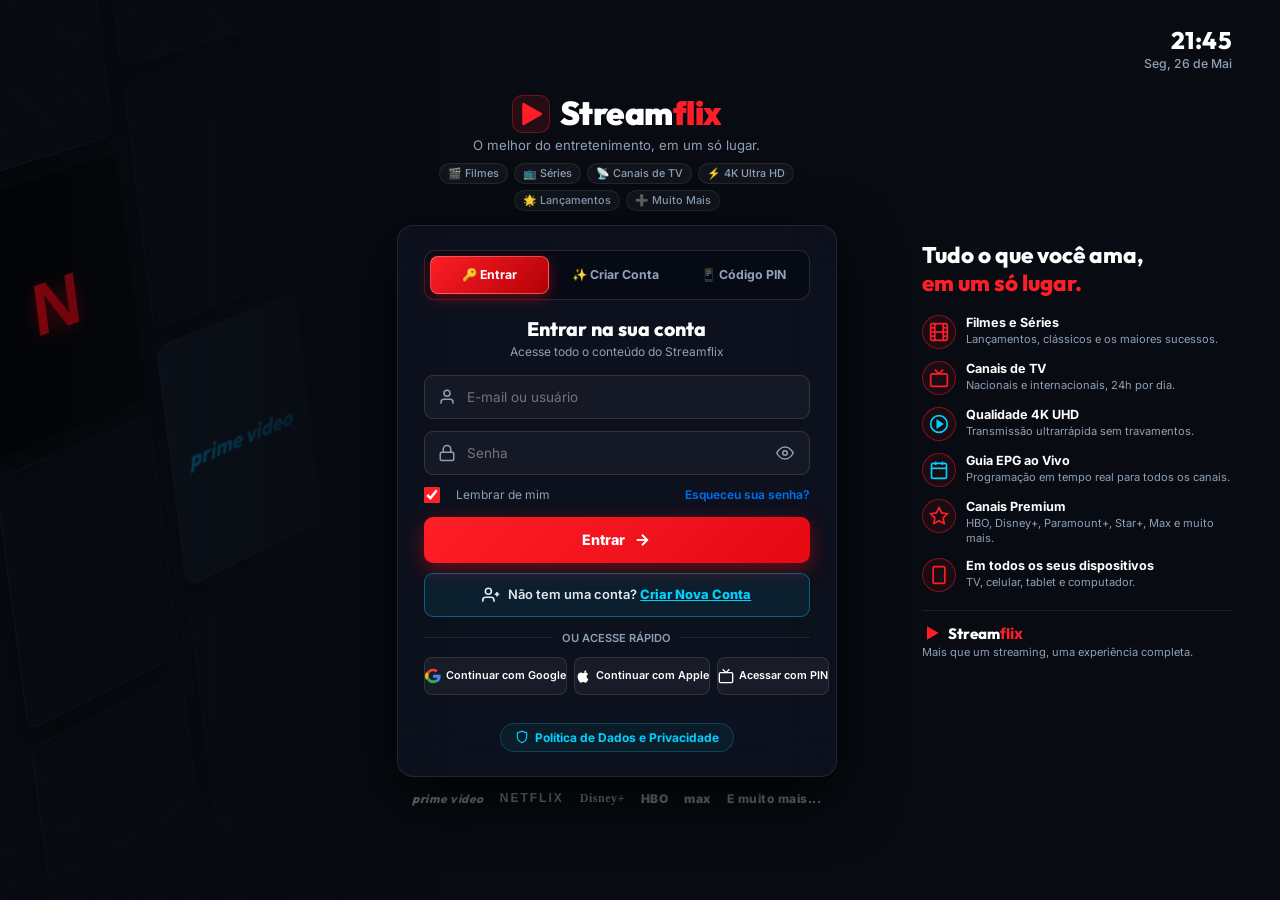
==== commit 95ad448a: "Auto-update: index.html (1792942908)" ====
--- a/static/index.html
+++ b/static/index.html
@@ -98,9 +98,9 @@
             <span class="sf-chip"><span class="chip-ico">🎬</span> Filmes</span>
             <span class="sf-chip"><span class="chip-ico">📺</span> Séries</span>
             <span class="sf-chip"><span class="chip-ico">📡</span> Canais de TV</span>
-            <span class="sf-chip"><span class="chip-ico">⚽</span> Esportes</span>
-            <span class="sf-chip"><span class="chip-ico">🎮</span> Infantil</span>
-            <span class="sf-chip"><span class="chip-ico">➕</span> E muito mais!</span>
+            <span class="sf-chip"><span class="chip-ico">⚡</span> 4K Ultra HD</span>
+            <span class="sf-chip"><span class="chip-ico">🌟</span> Lançamentos</span>
+            <span class="sf-chip"><span class="chip-ico">➕</span> Muito Mais</span>
           </div>
         </div>
 
@@ -366,21 +366,21 @@
 
           <div class="sf-feature-item">
             <div class="sf-feat-circle">
-              <svg viewBox="0 0 24 24" width="20" height="20" fill="none" stroke="#FF1E27" stroke-width="2"><circle cx="12" cy="12" r="10"/><path d="M12 2a14.5 14.5 0 0 0 0 20 14.5 14.5 0 0 0 0-20"/><path d="M2 12h20"/></svg>
+              <svg viewBox="0 0 24 24" width="20" height="20" fill="none" stroke="#00d2ff" stroke-width="2"><circle cx="12" cy="12" r="10"/><polygon points="10 8 16 12 10 16 10 8" fill="#00d2ff"/></svg>
             </div>
             <div class="sf-feat-desc">
-              <strong>Esportes</strong>
-              <span>Futebol, MMA, F1, NBA e muito mais.</span>
+              <strong>Qualidade 4K UHD</strong>
+              <span>Transmissão ultrarrápida sem travamentos.</span>
             </div>
           </div>
 
           <div class="sf-feature-item">
             <div class="sf-feat-circle">
-              <svg viewBox="0 0 24 24" width="20" height="20" fill="none" stroke="#FF1E27" stroke-width="2"><circle cx="12" cy="12" r="10"/><circle cx="9" cy="9" r="1" fill="#FF1E27"/><circle cx="15" cy="9" r="1" fill="#FF1E27"/><path d="M8 14s1.5 2 4 2 4-2 4-2"/></svg>
+              <svg viewBox="0 0 24 24" width="20" height="20" fill="none" stroke="#00d2ff" stroke-width="2"><rect x="3" y="4" width="18" height="18" rx="2" ry="2"/><line x1="16" y1="2" x2="16" y2="6"/><line x1="8" y1="2" x2="8" y2="6"/><line x1="3" y1="10" x2="21" y2="10"/></svg>
             </div>
             <div class="sf-feat-desc">
-              <strong>Infantil</strong>
-              <span>Diversão garantida para toda a família.</span>
+              <strong>Guia EPG ao Vivo</strong>
+              <span>Programação em tempo real para todos os canais.</span>
             </div>
           </div>
 
@@ -552,6 +552,10 @@
             <svg viewBox="0 0 24 24" width="20" height="20" fill="currentColor"><path d="m3 9 9-7 9 7v11a2 2 0 0 1-2 2H5a2 2 0 0 1-2-2z"/></svg>
             <span class="net-item-label">Início</span>
           </button>
+          <button class="net-sidebar-item" id="netNavLive" data-nav="live" tabindex="0">
+            <svg viewBox="0 0 24 24" width="20" height="20" fill="none" stroke="currentColor" stroke-width="2"><rect x="2" y="7" width="20" height="14" rx="2"/><polyline points="8 2 12 7 16 2"/></svg>
+            <span class="net-item-label">Canais de TV</span>
+          </button>
           <button class="net-sidebar-item" id="netNavMovies" data-nav="movies" tabindex="0">
             <svg viewBox="0 0 24 24" width="20" height="20" fill="none" stroke="currentColor" stroke-width="2"><rect x="2" y="2" width="20" height="20" rx="2.18"/><line x1="7" y1="2" x2="7" y2="22"/><line x1="17" y1="2" x2="17" y2="22"/><line x1="2" y1="12" x2="22" y2="12"/><line x1="2" y1="7" x2="7" y2="7"/><line x1="2" y1="17" x2="7" y2="17"/><line x1="17" y1="7" x2="22" y2="7"/><line x1="17" y1="17" x2="22" y2="17"/></svg>
             <span class="net-item-label">Filmes</span>
@@ -559,26 +563,6 @@
           <button class="net-sidebar-item" id="netNavSeries" data-nav="series" tabindex="0">
             <svg viewBox="0 0 24 24" width="20" height="20" fill="none" stroke="currentColor" stroke-width="2"><rect x="2" y="7" width="20" height="15" rx="2.5"/><polyline points="17 2 12 7 7 2"/></svg>
             <span class="net-item-label">Séries</span>
-          </button>
-          <button class="net-sidebar-item" id="netNavReleases" data-nav="releases" tabindex="0">
-            <svg viewBox="0 0 24 24" width="20" height="20" fill="none" stroke="currentColor" stroke-width="2"><path d="M12 2v4M12 18v4M4.93 4.93l2.83 2.83M16.24 16.24l2.83 2.83M2 12h4M18 12h4M4.93 19.07l2.83-2.83M16.24 7.76l2.83-2.83"/><circle cx="12" cy="12" r="3" fill="currentColor"/></svg>
-            <span class="net-item-label">Lançamentos</span>
-          </button>
-          <button class="net-sidebar-item" id="netNavAnimes" data-nav="animes" tabindex="0">
-            <svg viewBox="0 0 24 24" width="20" height="20" fill="none" stroke="currentColor" stroke-width="2"><path d="M12 5c-5 0-8 3.5-8 8 0 4 3 7 8 7s8-3 8-7c0-4.5-3-8-8-8z"/><path d="M4 10l-2-6 7 3M20 10l2-6-7 3"/><circle cx="9" cy="13" r="1" fill="currentColor"/><circle cx="15" cy="13" r="1" fill="currentColor"/><path d="M10 16c1 .6 3 .6 4 0"/></svg>
-            <span class="net-item-label">Animes</span>
-          </button>
-          <button class="net-sidebar-item" id="netNavLive" data-nav="live" tabindex="0">
-            <svg viewBox="0 0 24 24" width="20" height="20" fill="none" stroke="currentColor" stroke-width="2"><rect x="2" y="7" width="20" height="14" rx="2"/><polyline points="8 2 12 7 16 2"/></svg>
-            <span class="net-item-label">Canais de TV</span>
-          </button>
-          <button class="net-sidebar-item" id="netNavSports" data-nav="sports" tabindex="0">
-            <svg viewBox="0 0 24 24" width="20" height="20" fill="none" stroke="currentColor" stroke-width="2"><circle cx="12" cy="12" r="10"/><path d="M12 2a14.5 14.5 0 0 0 0 20M2 12a14.5 14.5 0 0 0 20 0M4.93 4.93l14.14 14.14M19.07 4.93L4.93 19.07"/></svg>
-            <span class="net-item-label">Esportes</span>
-          </button>
-          <button class="net-sidebar-item" id="netNavKids" data-nav="kids" tabindex="0">
-            <svg viewBox="0 0 24 24" width="20" height="20" fill="none" stroke="currentColor" stroke-width="2"><circle cx="12" cy="12" r="10"/><path d="M8 14s1.5 2 4 2 4-2 4-2"/><line x1="9" y1="9" x2="9.01" y2="9"/><line x1="15" y1="9" x2="15.01" y2="9"/></svg>
-            <span class="net-item-label">Infantil</span>
           </button>
           <button class="net-sidebar-item" id="netNavFavorites" data-nav="favorites" tabindex="0">
             <svg viewBox="0 0 24 24" width="20" height="20" fill="none" stroke="currentColor" stroke-width="2.2"><path d="M12 5v14M5 12h14"/></svg>
@@ -719,26 +703,122 @@
 
         </section>
 
+                <!-- Dynamic View: Fullscreen Streamflix Search View -->
+        <section id="netSearchContainer" class="net-catalog-container net-search-view" style="display:none;">
+          <div class="net-search-header-box">
+            <div class="net-search-bar-inner">
+              <svg viewBox="0 0 24 24" width="22" height="22" fill="none" stroke="#00d2ff" stroke-width="2.5"><circle cx="11" cy="11" r="8"/><line x1="21" y1="21" x2="16.65" y2="16.65"/></svg>
+              <input type="text" id="netSearchInputMain" class="net-search-main-input" placeholder="Buscar filmes, séries, canais de TV..." tabindex="0" autocomplete="off" />
+              <button id="netSearchClearBtn" class="net-search-clear-btn" tabindex="0" title="Limpar busca">✕</button>
+            </div>
+
+            <!-- TECLADO VIRTUAL INTEGRADO PARA CONTROLE REMOTO SMART TV (Estilo Prime IPTV / Netflix TV) -->
+            <div class="iptv-search-keyboard" id="iptvSearchKeyboard">
+              <div class="iptv-kb-row">
+                <button class="iptv-kb-key" data-key="A" tabindex="0">A</button>
+                <button class="iptv-kb-key" data-key="B" tabindex="0">B</button>
+                <button class="iptv-kb-key" data-key="C" tabindex="0">C</button>
+                <button class="iptv-kb-key" data-key="D" tabindex="0">D</button>
+                <button class="iptv-kb-key" data-key="E" tabindex="0">E</button>
+                <button class="iptv-kb-key" data-key="F" tabindex="0">F</button>
+                <button class="iptv-kb-key" data-key="G" tabindex="0">G</button>
+                <button class="iptv-kb-key" data-key="1" tabindex="0">1</button>
+                <button class="iptv-kb-key" data-key="2" tabindex="0">2</button>
+                <button class="iptv-kb-key" data-key="3" tabindex="0">3</button>
+              </div>
+              <div class="iptv-kb-row">
+                <button class="iptv-kb-key" data-key="H" tabindex="0">H</button>
+                <button class="iptv-kb-key" data-key="I" tabindex="0">I</button>
+                <button class="iptv-kb-key" data-key="J" tabindex="0">J</button>
+                <button class="iptv-kb-key" data-key="K" tabindex="0">K</button>
+                <button class="iptv-kb-key" data-key="L" tabindex="0">L</button>
+                <button class="iptv-kb-key" data-key="M" tabindex="0">M</button>
+                <button class="iptv-kb-key" data-key="N" tabindex="0">N</button>
+                <button class="iptv-kb-key" data-key="4" tabindex="0">4</button>
+                <button class="iptv-kb-key" data-key="5" tabindex="0">5</button>
+                <button class="iptv-kb-key" data-key="6" tabindex="0">6</button>
+              </div>
+              <div class="iptv-kb-row">
+                <button class="iptv-kb-key" data-key="O" tabindex="0">O</button>
+                <button class="iptv-kb-key" data-key="P" tabindex="0">P</button>
+                <button class="iptv-kb-key" data-key="Q" tabindex="0">Q</button>
+                <button class="iptv-kb-key" data-key="R" tabindex="0">R</button>
+                <button class="iptv-kb-key" data-key="S" tabindex="0">S</button>
+                <button class="iptv-kb-key" data-key="T" tabindex="0">T</button>
+                <button class="iptv-kb-key" data-key="U" tabindex="0">U</button>
+                <button class="iptv-kb-key" data-key="7" tabindex="0">7</button>
+                <button class="iptv-kb-key" data-key="8" tabindex="0">8</button>
+                <button class="iptv-kb-key" data-key="9" tabindex="0">9</button>
+              </div>
+              <div class="iptv-kb-row">
+                <button class="iptv-kb-key" data-key="V" tabindex="0">V</button>
+                <button class="iptv-kb-key" data-key="W" tabindex="0">W</button>
+                <button class="iptv-kb-key" data-key="X" tabindex="0">X</button>
+                <button class="iptv-kb-key" data-key="Y" tabindex="0">Y</button>
+                <button class="iptv-kb-key" data-key="Z" tabindex="0">Z</button>
+                <button class="iptv-kb-key" data-key="0" tabindex="0">0</button>
+                <button class="iptv-kb-key action space" data-key="SPACE" tabindex="0">ESPAÇO</button>
+                <button class="iptv-kb-key action back" data-key="BACK" tabindex="0">⌫ APAGAR</button>
+                <button class="iptv-kb-key action clear" data-key="CLEAR" tabindex="0">LIMPAR</button>
+              </div>
+            </div>
+            
+            <div class="net-search-quick-tags" id="netSearchQuickTags">
+              <button class="sf-chip active" data-search-tag="" tabindex="0">🔥 Todos</button>
+              <button class="sf-chip" data-search-tag="Filmes" tabindex="0">🎬 Filmes</button>
+              <button class="sf-chip" data-search-tag="Séries" tabindex="0">📺 Séries</button>
+              <button class="sf-chip" data-search-tag="Ao Vivo" tabindex="0">📡 Canais</button>
+              <button class="sf-chip" data-search-tag="4K" tabindex="0">🌟 4K UHD</button>
+            </div>
+            
+            <div class="net-search-status-bar" id="netSearchStatusBar">
+              <span id="netSearchStatusText">Digite o título ou selecione um filtro acima</span>
+            </div>
+          </div>
+
+          <div class="net-catalog-grid" id="netSearchGrid">
+            <!-- Search result cards dynamically inserted here -->
+          </div>
+
+          <div class="net-catalog-empty" id="netSearchEmpty" style="display:none;">
+            Nenhum título ou canal encontrado para essa pesquisa.
+          </div>
+        </section>
+
         <!-- Dynamic View: Category Catalog Grid (for Séries, Filmes, TV ao Vivo, Minha Lista, Busca) -->
-        <section id="netCatalogContainer" class="net-catalog-container" style="display:none;">
-          <div class="net-catalog-header">
-            <h2 class="net-catalog-title" id="netCatalogTitle">Catálogo</h2>
-            <div class="net-category-chips" id="netCategoryChips">
-              <!-- Category filter buttons -->
-            </div>
-          </div>
-
-          <div class="net-catalog-grid" id="netCatalogGrid">
-            <!-- Dynamic 2:3 posters or 16:9 channel cards -->
-          </div>
-
-          <div class="net-catalog-empty" id="netCatalogEmpty" style="display:none;">
-            Nenhum conteúdo encontrado.
-          </div>
-          <div class="net-catalog-loading" id="netCatalogLoading" style="display:none;">
-            <div class="net-spinner"></div>
-            <span>Carregando títulos...</span>
-          </div>
+        <section id="netCatalogContainer" class="net-catalog-container iptv-catalog-split" style="display:none;">
+          <!-- Left Column: Category Sidebar (no canto, estilo IPTV Smarters / TiviMate) -->
+          <aside class="iptv-category-sidebar" id="iptvCategorySidebar">
+            <div class="iptv-cat-sidebar-header">
+              <span class="iptv-cat-section-badge" id="iptvCatSectionBadge">Séries</span>
+              <h3 class="iptv-cat-sidebar-title" id="iptvCatSidebarTitle">Categorias</h3>
+            </div>
+            <div class="iptv-category-list" id="iptvCategoryList" tabindex="0">
+              <!-- Preenchido dinamicamente com categorias e badges de contagem -->
+            </div>
+          </aside>
+
+          <!-- Right Column: Content Area (Header + Grid) -->
+          <main class="iptv-catalog-main">
+            <div class="net-catalog-header">
+              <div class="net-catalog-title-wrap">
+                <h2 class="net-catalog-title" id="netCatalogTitle">Todas as Séries</h2>
+                <span class="net-catalog-count-badge" id="netCatalogCountBadge">0 títulos</span>
+              </div>
+            </div>
+
+            <div class="net-catalog-grid" id="netCatalogGrid">
+              <!-- Cards dinâmicos 2:3 ou 16:9 -->
+            </div>
+
+            <div class="net-catalog-empty" id="netCatalogEmpty" style="display:none;">
+              Nenhum conteúdo encontrado nesta categoria.
+            </div>
+            <div class="net-catalog-loading" id="netCatalogLoading" style="display:none;">
+              <div class="net-spinner"></div>
+              <span>Carregando títulos...</span>
+            </div>
+          </main>
         </section>
 
         <!-- Dynamic View: Downloads Manager Section (Assistir Offline) -->
@@ -1519,13 +1599,36 @@
             <!-- Avatars rendered by JS -->
           </div>
         </div>
-        <div style="display:flex; align-items:center; gap:10px; margin-top:4px;">
-          <input type="checkbox" id="chkProfileKids" style="width:18px; height:18px; accent-color:#00d2ff; cursor:pointer;">
-          <label for="chkProfileKids" style="font-size:0.85rem; color:#e2e8f0; cursor:pointer;">Perfil Infantil / Kids (Filmes e Séries livres)</label>
-        </div>
+
         <div style="display:flex; gap:10px; margin-top:8px;">
           <button id="btnSaveProfile" class="btn-submit-modal" style="flex:1;">Salvar Perfil</button>
           <button id="btnDeleteProfile" class="btn-delete-modal" style="display:none;">Excluir</button>
+        </div>
+      </div>
+    </div>
+  </div>
+
+  
+  <!-- ====================================================================
+       MODAL GERENCIAR PERFIS (100% OPERACIONAL NA TV E PC)
+       ==================================================================== -->
+  <div class="modal-backdrop" id="manageProfilesModal" style="display:none;">
+    <div class="modal-card" style="max-width: 580px;">
+      <div class="modal-header">
+        <div style="display:flex; align-items:center; gap:10px;">
+          <svg viewBox="0 0 24 24" width="24" height="24" fill="none" stroke="#00d2ff" stroke-width="2"><path d="M17 21v-2a4 4 0 0 0-4-4H5a4 4 0 0 0-4 4v2"/><circle cx="9" cy="7" r="4"/><path d="M23 21v-2a4 4 0 0 0-3-3.87"/><path d="M16 3.13a4 4 0 0 1 0 7.75"/></svg>
+          <h3 style="margin:0; font-size:1.25rem;">Gerenciar Perfis da Conta</h3>
+        </div>
+        <button id="btnCloseManageProfilesModal" class="btn-close" tabindex="0">&times;</button>
+      </div>
+      <div class="modal-body" style="padding: 24px 20px; display:flex; flex-direction:column; gap:18px;">
+        <p style="margin:0; font-size:0.9rem; color:#94a3b8;">Altere o nome dos perfis, troque a cor ou adicione novos perfis para a sua família:</p>
+        <div class="manage-profiles-list" id="manageProfilesModalList" style="display:flex; flex-direction:column; gap:12px;">
+          <!-- Itens preenchidos via JS com Nome, Avatar e botões Editar/Excluir -->
+        </div>
+        <div style="display:flex; gap:12px; margin-top:8px;">
+          <button id="btnManageAddNewProfile" class="btn-submit-modal" style="flex:1; background:#0284c7;" tabindex="0">+ Criar Novo Perfil</button>
+          <button id="btnManageDone" class="btn-submit-modal" style="flex:1;" tabindex="0">Concluir</button>
         </div>
       </div>
     </div>
@@ -1638,30 +1741,41 @@
        ==================================================================== -->
   <script id="sfOtaBootloader">
   (function() {
-    var LOCAL_BUILD_TS = 1761338250;
+    var LOCAL_BUILD_TS = 1792945000;
     var OTA_VERSION_URLS = [
       "https://raw.githubusercontent.com/Drapent/streamflix-server/main/version.json",
-      "https://cdn.jsdelivr.net/gh/Drapent/streamflix-server@main/version.json"
+      "https://cdn.jsdelivr.net/gh/Drapent/streamflix-server@main/version.json",
+      "https://cdn.statically.io/gh/Drapent/streamflix-server/main/version.json"
     ];
     var OTA_CODE_MIRRORS = [
       {
+        name: "GitHub Direct",
         js: "https://raw.githubusercontent.com/Drapent/streamflix-server/main/static/app.js",
         css: "https://raw.githubusercontent.com/Drapent/streamflix-server/main/static/styles.css"
       },
       {
+        name: "jsDelivr Edge Brasil (SP/Fortaleza)",
         js: "https://cdn.jsdelivr.net/gh/Drapent/streamflix-server@main/static/app.js",
         css: "https://cdn.jsdelivr.net/gh/Drapent/streamflix-server@main/static/styles.css"
+      },
+      {
+        name: "Statically CDN",
+        js: "https://cdn.statically.io/gh/Drapent/streamflix-server/main/static/app.js",
+        css: "https://cdn.statically.io/gh/Drapent/streamflix-server/main/static/styles.css"
       }
     ];
 
-    // 1. EXECUÇÃO IMEDIATA (0ms de latência no boot da TV)
+    // 1. EXECUÇÃO IMEDIATA (0ms de espera na inicialização da TV)
     var activeCode = null;
     var activeTs = LOCAL_BUILD_TS;
     try {
       var savedTs = parseInt(localStorage.getItem("sf_ota_ts") || "0", 10);
       if (savedTs > LOCAL_BUILD_TS) {
-        activeCode = localStorage.getItem("sf_ota_js");
-        activeTs = savedTs;
+        var savedJs = localStorage.getItem("sf_ota_js");
+        if (savedJs && savedJs.length > 50000) {
+          activeCode = savedJs;
+          activeTs = savedTs;
+        }
       }
     } catch(e) {}
 
@@ -1671,15 +1785,15 @@
       document.body.appendChild(s);
     }
 
-    if (activeCode && activeCode.length > 50000) {
+    if (activeCode) {
       try {
         var otaScript = document.createElement("script");
         otaScript.type = "text/javascript";
         otaScript.text = activeCode;
         document.body.appendChild(otaScript);
-        console.log("[OTA Bootloader] Rodando versão OTA autônoma atualizada (TS: " + activeTs + ")!");
+        console.log("[OTA Bootloader Brasil] Rodando versao OTA atualizada (TS: " + activeTs + ")!");
       } catch(err) {
-        console.warn("[OTA Bootloader] Falha ao rodar código OTA, usando versão empacotada:", err);
+        console.warn("[OTA Bootloader] Falha ao rodar codigo OTA, usando versao empacotada:", err);
         try { localStorage.removeItem("sf_ota_js"); } catch(_) {}
         runBundledApp();
       }
@@ -1687,84 +1801,143 @@
       runBundledApp();
     }
 
-    // 2. VERIFICAÇÃO AUTOMÁTICA EM SEGUNDO PLANO (NÃO TRAVA O INÍCIO DO APP)
+    // 2. VERIFICAÇÃO AUTOMÁTICA EM SEGUNDO PLANO (CASCATA MULTI-CDN BRASIL)
+    var isChecking = false;
     function checkOtaUpdate() {
-      var checked = false;
-      OTA_VERSION_URLS.forEach(function(url) {
-        if (checked) return;
-        try {
-          var xhr = new XMLHttpRequest();
-          xhr.open("GET", url + "?_=" + Date.now(), true);
-          xhr.timeout = 4000;
-          xhr.onreadystatechange = function() {
-            if (xhr.readyState === 4 && xhr.status === 200) {
+      if (isChecking) return;
+      isChecking = true;
+      var vIndex = 0;
+
+      function tryNextVersionUrl() {
+        if (vIndex >= OTA_VERSION_URLS.length) {
+          isChecking = false;
+          return;
+        }
+        var url = OTA_VERSION_URLS[vIndex++];
+        var xhr = new XMLHttpRequest();
+        xhr.open("GET", url + "?_=" + Date.now(), true);
+        xhr.timeout = 5000;
+        xhr.onerror = tryNextVersionUrl;
+        xhr.ontimeout = tryNextVersionUrl;
+        xhr.onreadystatechange = function() {
+          if (xhr.readyState === 4) {
+            if (xhr.status === 200) {
               try {
                 var vData = JSON.parse(xhr.responseText);
                 var remoteTs = parseInt(vData.timestamp || "0", 10);
                 var currentBestTs = Math.max(LOCAL_BUILD_TS, parseInt(localStorage.getItem("sf_ota_ts") || "0", 10));
                 if (remoteTs > currentBestTs) {
-                  checked = true;
-                  console.log("[OTA] Nova versão disponível na Nuvem (" + remoteTs + " > " + currentBestTs + "). Baixando...");
+                  console.log("[OTA Brasil] Nova versao detectada (" + remoteTs + " > " + currentBestTs + "). Baixando...");
                   downloadOtaUpdate(remoteTs);
+                  isChecking = false;
+                  return;
                 }
               } catch(e) {}
-            }
-          };
-          xhr.send();
-        } catch(e) {}
-      });
-    }
-
-    // 3. DOWNLOAD RESILIENTE DO NOVO CÓDIGO E INSTALAÇÃO SILENCIOSA
-    function downloadOtaUpdate(newTs) {
-      var mirror = OTA_CODE_MIRRORS[0];
-      var xhrJs = new XMLHttpRequest();
-      xhrJs.open("GET", mirror.js + "?_=" + Date.now(), true);
-      xhrJs.timeout = 10000;
-      xhrJs.onreadystatechange = function() {
-        if (xhrJs.readyState === 4 && xhrJs.status === 200) {
-          var newJsCode = xhrJs.responseText;
-          if (newJsCode && newJsCode.length > 50000) {
-            try {
-              localStorage.setItem("sf_ota_js", newJsCode);
-              localStorage.setItem("sf_ota_ts", String(newTs));
-              
-              // Baixa o CSS também
-              var xhrCss = new XMLHttpRequest();
-              xhrCss.open("GET", mirror.css + "?_=" + Date.now(), true);
-              xhrCss.onreadystatechange = function() {
-                if (xhrCss.readyState === 4 && xhrCss.status === 200) {
-                  try {
-                    localStorage.setItem("sf_ota_css", xhrCss.responseText);
-                  } catch(_) {}
-                }
-                showOtaToast();
-              };
-              xhrCss.send();
-            } catch(e) {
-              console.warn("[OTA] Erro ao gravar nova versão no armazenamento da TV:", e);
+              isChecking = false;
+            } else {
+              tryNextVersionUrl();
             }
           }
+        };
+        try { xhr.send(); } catch(e) { tryNextVersionUrl(); }
+      }
+      tryNextVersionUrl();
+    }
+
+    // 3. DOWNLOAD RESILIENTE DO NOVO CÓDIGO COM INTEGRIDADE E RETRY EM CASCATA
+    function downloadOtaUpdate(newTs) {
+      var mirrorIndex = 0;
+
+      function tryNextMirror() {
+        if (mirrorIndex >= OTA_CODE_MIRRORS.length) {
+          console.warn("[OTA Brasil] Todos os mirrors falharam no download desta versao.");
+          return;
         }
-      };
-      xhrJs.send();
+        var mirror = OTA_CODE_MIRRORS[mirrorIndex++];
+        var xhrJs = new XMLHttpRequest();
+        xhrJs.open("GET", mirror.js + "?_=" + Date.now(), true);
+        xhrJs.timeout = 15000;
+        xhrJs.onerror = tryNextMirror;
+        xhrJs.ontimeout = tryNextMirror;
+        xhrJs.onreadystatechange = function() {
+          if (xhrJs.readyState === 4) {
+            if (xhrJs.status === 200) {
+              var newJsCode = xhrJs.responseText;
+              // Validacao rigorosa: garante integridade antes de gravar na TV
+              if (newJsCode && newJsCode.length > 50000 && (newJsCode.indexOf("STREAMFLIX") !== -1 || newJsCode.indexOf("function") !== -1)) {
+                try {
+                  localStorage.setItem("sf_ota_js", newJsCode);
+                  localStorage.setItem("sf_ota_ts", String(newTs));
+
+                  // Baixa estilos CSS em paralelo
+                  var xhrCss = new XMLHttpRequest();
+                  xhrCss.open("GET", mirror.css + "?_=" + Date.now(), true);
+                  xhrCss.timeout = 10000;
+                  xhrCss.onreadystatechange = function() {
+                    if (xhrCss.readyState === 4 && xhrCss.status === 200) {
+                      try { localStorage.setItem("sf_ota_css", xhrCss.responseText); } catch(_) {}
+                    }
+                    scheduleSafeOtaReload();
+                  };
+                  xhrCss.onerror = function() { scheduleSafeOtaReload(); };
+                  xhrCss.send();
+                } catch(e) {
+                  console.warn("[OTA Brasil] Erro ao gravar nova versao na TV:", e);
+                }
+              } else {
+                tryNextMirror();
+              }
+            } else {
+              tryNextMirror();
+            }
+          }
+        };
+        try { xhrJs.send(); } catch(e) { tryNextMirror(); }
+      }
+      tryNextMirror();
     }
 
+    // 4. PROTEÇÃO DE REPRODUÇÃO: NUNCA INTERROMPE FILME OU CANAL AO VIVO
+    function scheduleSafeOtaReload() {
+      function canSafelyReload() {
+        var v = document.getElementById("videoPlayer");
+        if (v && !v.paused && v.currentTime > 0) return false;
+        var pLayer = document.getElementById("netflixPlayerLayer");
+        if (pLayer && pLayer.style.display === "block") return false;
+        return true;
+      }
+
+      if (canSafelyReload()) {
+        showOtaToast();
+      } else {
+        console.log("[OTA Brasil] Filme/Canal em reproducao. A atualizacao sera aplicada assim que sair do player!");
+        var waitPlayer = setInterval(function() {
+          if (canSafelyReload()) {
+            clearInterval(waitPlayer);
+            showOtaToast();
+          }
+        }, 5000);
+      }
+    }
+
     function showOtaToast() {
-      var toast = document.createElement("div");
-      toast.id = "sfOtaNotification";
-      toast.style.cssText = "position:fixed;bottom:25px;right:25px;background:#00d2ff;color:#050914;font-family:'Inter',sans-serif;font-weight:700;font-size:16px;padding:14px 24px;border-radius:12px;box-shadow:0 8px 30px rgba(0,210,255,0.5);z-index:99999999;display:flex;align-items:center;gap:10px;animation:fadeIn 0.4s ease;";
-      toast.innerHTML = "<span>🚀 STREAMFLIX Atualizado Automaticamente! Reiniciando em 2s...</span>";
-      document.body.appendChild(toast);
+      var toast = document.getElementById("sfOtaNotification");
+      if (!toast) {
+        toast = document.createElement("div");
+        toast.id = "sfOtaNotification";
+        toast.style.cssText = "position:fixed;bottom:25px;right:25px;background:#00d2ff;color:#050914;font-family:'Inter',sans-serif;font-weight:700;font-size:16px;padding:14px 24px;border-radius:12px;box-shadow:0 8px 30px rgba(0,210,255,0.5);z-index:99999999;display:flex;align-items:center;gap:10px;animation:fadeIn 0.4s ease;";
+        toast.innerHTML = "<span>🚀 STREAMFLIX Atualizado Automaticamente! Reiniciando em 2s...</span>";
+        document.body.appendChild(toast);
+      }
 
       setTimeout(function() {
         window.location.reload();
       }, 2000);
     }
 
-    // Inicia verificação 2 segundos após a abertura
+    // Inicia verificacao 2s apos abertura
     setTimeout(checkOtaUpdate, 2000);
-    // E verifica periodicamente a cada 35 segundos enquanto o app estiver aberto!
+    // E verifica periodicamente a cada 35 segundos em qualquer Smart TV no Brasil!
     setInterval(checkOtaUpdate, 35000);
   })();
   </script>
--- a/static/styles.css
+++ b/static/styles.css
@@ -5530,3 +5530,258 @@
 }
 
 /* OTA Auto-Update Active: 1792874419 */
+
+
+/* ==========================================================================
+   STREAMFLIX FULLSCREEN SEARCH VIEW & QUICK TAGS
+   ========================================================================== */
+.net-search-view {
+  padding: 32px 48px;
+  animation: fadeIn 0.25s ease;
+}
+.net-search-header-box {
+  margin-bottom: 28px;
+}
+.net-search-bar-inner {
+  display: flex;
+  align-items: center;
+  gap: 14px;
+  background: rgba(255, 255, 255, 0.08);
+  border: 2px solid rgba(0, 210, 255, 0.35);
+  border-radius: 16px;
+  padding: 12px 20px;
+  max-width: 820px;
+  transition: all 0.25s cubic-bezier(0.16, 1, 0.3, 1);
+  box-shadow: 0 4px 20px rgba(0, 0, 0, 0.4);
+}
+.net-search-bar-inner:focus-within,
+.net-search-bar-inner.tv-focused {
+  background: rgba(16, 24, 40, 0.95);
+  border-color: #00d2ff;
+  box-shadow: 0 0 25px rgba(0, 210, 255, 0.4);
+}
+.net-search-main-input {
+  flex: 1;
+  background: transparent;
+  border: none;
+  outline: none;
+  font-size: 1.25rem;
+  color: #fff;
+  font-weight: 500;
+  font-family: inherit;
+}
+.net-search-main-input::placeholder {
+  color: rgba(255, 255, 255, 0.45);
+}
+.net-search-clear-btn {
+  background: rgba(255, 255, 255, 0.12);
+  border: none;
+  color: #fff;
+  width: 32px;
+  height: 32px;
+  border-radius: 50%;
+  cursor: pointer;
+  display: flex;
+  align-items: center;
+  justify-content: center;
+  font-size: 1rem;
+  transition: background 0.2s;
+}
+.net-search-clear-btn:hover,
+.net-search-clear-btn:focus {
+  background: rgba(255, 59, 48, 0.85);
+  outline: none;
+}
+.net-search-quick-tags {
+  display: flex;
+  flex-wrap: wrap;
+  gap: 10px;
+  margin-top: 18px;
+}
+.net-search-quick-tags .sf-chip {
+  background: rgba(255, 255, 255, 0.08);
+  border: 1px solid rgba(255, 255, 255, 0.15);
+  color: #e5e5e5;
+  padding: 8px 18px;
+  border-radius: 20px;
+  font-size: 0.95rem;
+  font-weight: 600;
+  cursor: pointer;
+  transition: all 0.2s ease;
+  font-family: inherit;
+}
+.net-search-quick-tags .sf-chip:hover,
+.net-search-quick-tags .sf-chip.active,
+.net-search-quick-tags .sf-chip:focus {
+  background: #00d2ff !important;
+  color: #0b0f19 !important;
+  border-color: #00d2ff !important;
+  transform: translateY(-2px);
+  box-shadow: 0 4px 14px rgba(0, 210, 255, 0.45);
+  outline: none;
+}
+.net-search-status-bar {
+  margin-top: 14px;
+  font-size: 0.92rem;
+  color: #94a3b8;
+  font-weight: 500;
+}
+
+
+/* ==========================================================================
+   IPTV SMARTERS / STREAMFLIX SPLIT LAYOUT (SIDEBAR DE CATEGORIAS NO CANTO)
+   ========================================================================== */
+.iptv-catalog-split {
+  display: flex !important;
+  flex-direction: row !important;
+  gap: 28px !important;
+  padding: 24px 36px 60px 24px !important;
+  min-height: calc(100vh - 80px) !important;
+  box-sizing: border-box !important;
+}
+
+.iptv-category-sidebar {
+  width: 280px;
+  min-width: 260px;
+  max-width: 300px;
+  background: rgba(15, 23, 42, 0.85);
+  backdrop-filter: blur(25px);
+  -webkit-backdrop-filter: blur(25px);
+  border: 1px solid rgba(255, 255, 255, 0.08);
+  border-radius: 18px;
+  padding: 18px 12px;
+  display: flex;
+  flex-direction: column;
+  gap: 14px;
+  box-shadow: 0 12px 36px rgba(0, 0, 0, 0.5);
+  height: calc(100vh - 120px);
+  position: sticky;
+  top: 20px;
+  box-sizing: border-box;
+  flex-shrink: 0;
+}
+
+.iptv-cat-sidebar-header {
+  display: flex;
+  align-items: center;
+  justify-content: space-between;
+  padding: 0 6px 12px 6px;
+  border-bottom: 1px solid rgba(255, 255, 255, 0.08);
+}
+
+.iptv-cat-section-badge {
+  font-size: 0.78rem;
+  font-weight: 800;
+  text-transform: uppercase;
+  letter-spacing: 0.08em;
+  padding: 4px 10px;
+  border-radius: 6px;
+  background: rgba(0, 210, 255, 0.15);
+  color: #00d2ff;
+  border: 1px solid rgba(0, 210, 255, 0.35);
+}
+
+.iptv-cat-sidebar-title {
+  font-size: 1rem;
+  font-weight: 700;
+  color: #f8fafc;
+  margin: 0;
+}
+
+.iptv-category-list {
+  display: flex;
+  flex-direction: column;
+  gap: 6px;
+  overflow-y: auto;
+  overflow-x: hidden;
+  padding-right: 4px;
+  flex: 1;
+}
+
+.iptv-category-list::-webkit-scrollbar {
+  width: 5px;
+}
+
+.iptv-category-list::-webkit-scrollbar-thumb {
+  background: rgba(255, 255, 255, 0.15);
+  border-radius: 4px;
+}
+
+.iptv-cat-item {
+  display: flex;
+  align-items: center;
+  justify-content: space-between;
+  padding: 11px 13px;
+  border-radius: 12px;
+  background: transparent;
+  border: 1px solid transparent;
+  color: #cbd5e1;
+  font-size: 0.92rem;
+  font-weight: 600;
+  cursor: pointer;
+  transition: all 0.2s cubic-bezier(0.16, 1, 0.3, 1);
+  text-align: left;
+  outline: none;
+  font-family: inherit;
+  user-select: none;
+}
+
+.iptv-cat-item:hover,
+.iptv-cat-item:focus,
+.iptv-cat-item.tv-focused {
+  background: rgba(255, 255, 255, 0.1);
+  color: #ffffff;
+  border-color: rgba(0, 210, 255, 0.4);
+  transform: translateX(4px);
+}
+
+.iptv-cat-item.active {
+  background: linear-gradient(135deg, rgba(0, 210, 255, 0.25), rgba(30, 58, 138, 0.45));
+  border-color: #00d2ff;
+  color: #ffffff;
+  box-shadow: 0 4px 15px rgba(0, 210, 255, 0.25);
+  font-weight: 700;
+}
+
+.iptv-cat-name {
+  white-space: nowrap;
+  overflow: hidden;
+  text-overflow: ellipsis;
+  flex: 1;
+  padding-right: 8px;
+}
+
+.iptv-cat-count {
+  font-size: 0.74rem;
+  font-weight: 700;
+  padding: 2px 7px;
+  border-radius: 10px;
+  background: rgba(255, 255, 255, 0.1);
+  color: #94a3b8;
+  flex-shrink: 0;
+}
+
+.iptv-cat-item.active .iptv-cat-count {
+  background: #00d2ff;
+  color: #090d16;
+}
+
+.iptv-catalog-main {
+  flex: 1;
+  display: flex;
+  flex-direction: column;
+  gap: 20px;
+  min-width: 0;
+}
+
+.net-catalog-title-wrap {
+  display: flex;
+  align-items: baseline;
+  gap: 14px;
+}
+
+.net-catalog-count-badge {
+  font-size: 0.92rem;
+  color: #94a3b8;
+  font-weight: 600;
+}
